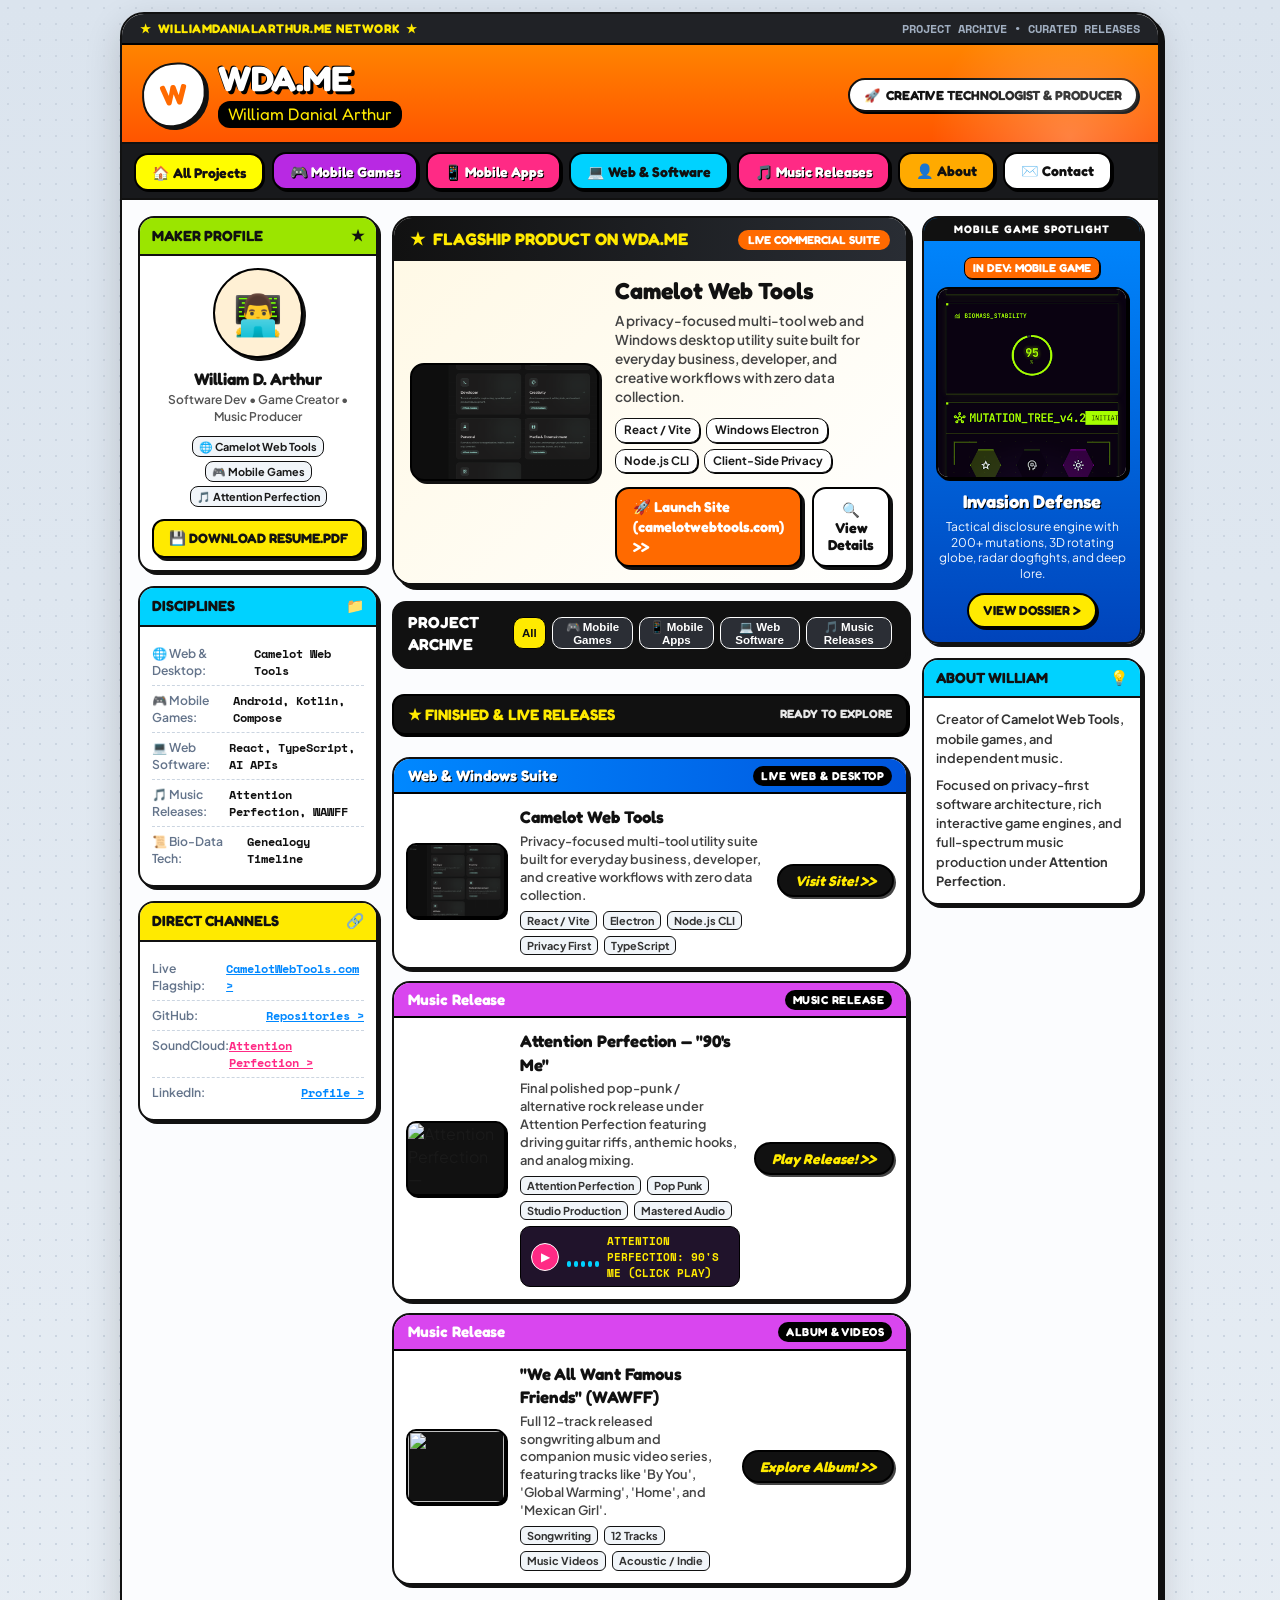
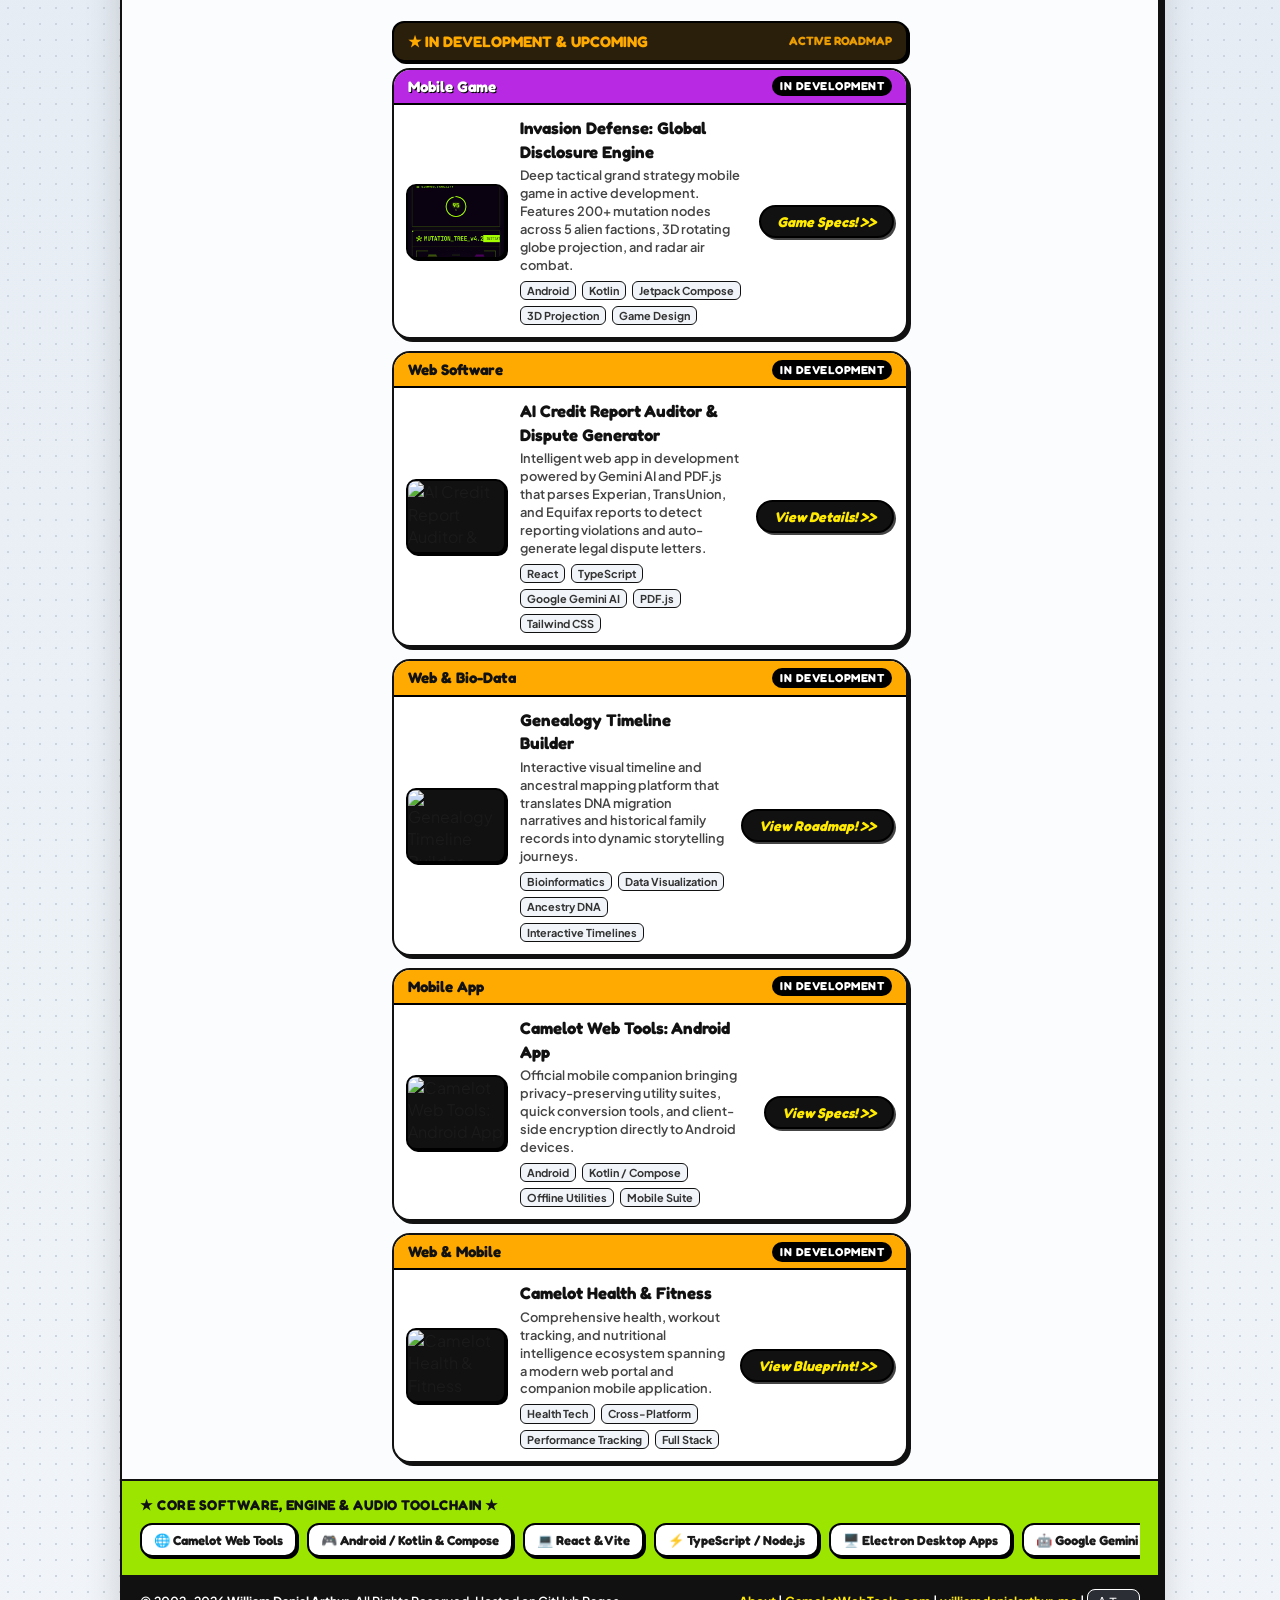
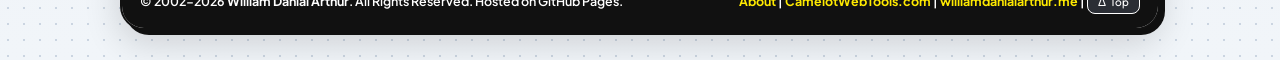
==== index.html @ 242ed074 "Launch early-2000s portal portfolio for WilliamDanialArthur.me" ====
<!DOCTYPE html>
<html lang="en">
<head>
  <meta charset="UTF-8" />
  <meta name="viewport" content="width=device-width, initial-scale=1.0" />
  <title>William Danial Arthur | Portfolio (WDA.me)</title>
  <meta name="description" content="Portfolio of William Danial Arthur - Camelot Web Tools, Mobile Games, Web Software, and Music Releases." />
  
  <!-- Early 2000s Web Fonts & Stylesheet -->
  <link rel="stylesheet" href="style.css" />
  <link rel="icon" href="data:image/svg+xml,<svg xmlns=%22http://www.w3.org/2000/svg%22 viewBox=%220 0 100 100%22><text y=%22.9em%22 font-size=%2290%22>🕹️</text></svg>">
</head>
<body>

  <div class="portal-container">
    
    <!-- TOP NETWORK BAR -->
    <header class="top-network-bar">
      <div class="network-brand">
        <span>★</span> WILLIAMDANIALARTHUR.ME NETWORK <span>★</span>
      </div>
      <div class="network-date">
        PROJECT ARCHIVE • CURATED RELEASES
      </div>
    </header>

    <!-- HEADER HERO BANNER -->
    <div class="header-hero">
      <a href="#" class="logo-bubble" title="William Danial Arthur">
        <div class="splat-icon">W</div>
        <div class="logo-text-group">
          <h1>WDA.ME</h1>
          <span class="logo-domain">William Danial Arthur</span>
        </div>
      </a>

      <div class="header-badges">
        <div class="hero-pill-badge">
          <span>🚀</span> <span>CREATIVE TECHNOLOGIST &amp; PRODUCER</span>
        </div>
      </div>
    </div>

    <!-- NAVIGATION PILL TABS -->
    <nav class="nav-tab-strip">
      <button class="nav-tab tab-home active" data-filter="all">🏠 All Projects</button>
      <button class="nav-tab tab-games" data-filter="games">🎮 Mobile Games</button>
      <button class="nav-tab tab-mobile" data-filter="mobile">📱 Mobile Apps</button>
      <button class="nav-tab tab-code" data-filter="software">💻 Web &amp; Software</button>
      <button class="nav-tab tab-music" data-filter="music">🎵 Music Releases</button>
      <a href="#aboutSection" class="nav-tab tab-about">👤 About</a>
      <a href="mailto:contact@williamdanialarthur.me" class="nav-tab tab-contact">✉️ Contact</a>
    </nav>

    <!-- MAIN 3-COLUMN PORTAL -->
    <main class="portal-main">

      <!-- LEFT COLUMN WIDGETS -->
      <aside class="portal-left-col">
        
        <!-- Maker ID & Resume Widget -->
        <div class="retro-widget">
          <div class="widget-header header-profile">
            <span>MAKER PROFILE</span>
            <span>★</span>
          </div>
          <div class="widget-body profile-card" id="aboutSection">
            <div class="profile-avatar-frame">
              👨‍💻
            </div>
            <div class="profile-name">William D. Arthur</div>
            <div class="profile-tagline">Software Dev &bull; Game Creator &bull; Music Producer</div>
            <div class="profile-badge-row">
              <span class="mini-badge">🌐 Camelot Web Tools</span>
              <span class="mini-badge">🎮 Mobile Games</span>
              <span class="mini-badge">🎵 Attention Perfection</span>
            </div>
            <a href="resume.pdf" class="download-resume-btn" target="_blank" download>
              💾 DOWNLOAD RESUME.PDF
            </a>
          </div>
        </div>

        <!-- Creative Disciplines Card -->
        <div class="retro-widget">
          <div class="widget-header header-specs">
            <span>DISCIPLINES</span>
            <span>📁</span>
          </div>
          <div class="widget-body">
            <ul class="stats-list">
              <li>
                <span class="stat-key">🌐 Web &amp; Desktop:</span>
                <span class="stat-val">Camelot Web Tools</span>
              </li>
              <li>
                <span class="stat-key">🎮 Mobile Games:</span>
                <span class="stat-val">Android, Kotlin, Compose</span>
              </li>
              <li>
                <span class="stat-key">💻 Web Software:</span>
                <span class="stat-val">React, TypeScript, AI APIs</span>
              </li>
              <li>
                <span class="stat-key">🎵 Music Releases:</span>
                <span class="stat-val">Attention Perfection, WAWFF</span>
              </li>
              <li>
                <span class="stat-key">📜 Bio-Data Tech:</span>
                <span class="stat-val">Genealogy Timeline</span>
              </li>
            </ul>
          </div>
        </div>

        <!-- Direct Channels Hub -->
        <div class="retro-widget">
          <div class="widget-header header-bio">
            <span>DIRECT CHANNELS</span>
            <span>🔗</span>
          </div>
          <div class="widget-body">
            <ul class="stats-list">
              <li>
                <span class="stat-key">Live Flagship:</span>
                <a href="https://camelotwebtools.com" target="_blank" class="stat-val" style="color: #0088ff; font-weight: 800;">CamelotWebTools.com &gt;</a>
              </li>
              <li>
                <span class="stat-key">GitHub:</span>
                <a href="https://github.com" target="_blank" class="stat-val" style="color: #0088ff;">Repositories &gt;</a>
              </li>
              <li>
                <span class="stat-key">SoundCloud:</span>
                <a href="https://soundcloud.com" target="_blank" class="stat-val" style="color: #ff2a85;">Attention Perfection &gt;</a>
              </li>
              <li>
                <span class="stat-key">LinkedIn:</span>
                <a href="https://linkedin.com" target="_blank" class="stat-val" style="color: #0088ff;">Profile &gt;</a>
              </li>
            </ul>
          </div>
        </div>

      </aside>

      <!-- CENTER COLUMN (THE MAIN EVENT) -->
      <section class="portal-center-col" id="projectSection">

        <!-- BIG FLAGSHIP HERO SHOWCASE: CAMELOT WEB TOOLS -->
        <div class="hero-feature-box">
          <div class="hero-feature-header">
            <div class="feature-title">
              <span>★</span> FLAGSHIP PRODUCT ON WDA.ME
            </div>
            <div class="feature-pill">LIVE COMMERCIAL SUITE</div>
          </div>
          <div class="hero-feature-body">
            <div class="hero-media-wrapper" onclick="openProjectModal('cwt-flagship')" style="cursor: pointer;">
              <img src="assets/images/cwt-home.png" alt="Camelot Web Tools Flagship" class="hero-media-img" />
            </div>
            <div class="hero-feature-content">
              <h2>Camelot Web Tools</h2>
              <p>
                A privacy-focused multi-tool web and Windows desktop utility suite built for everyday business, developer, and creative workflows with zero data collection.
              </p>
              <div class="hero-tech-tags">
                <span>React / Vite</span>
                <span>Windows Electron</span>
                <span>Node.js CLI</span>
                <span>Client-Side Privacy</span>
              </div>
              <div class="hero-actions">
                <a href="https://camelotwebtools.com" target="_blank" class="action-btn-primary">
                  🚀 Launch Site (camelotwebtools.com) &gt;&gt;
                </a>
                <button class="action-btn-secondary" onclick="openProjectModal('cwt-flagship')">
                  🔍 View Details
                </button>
              </div>
            </div>
          </div>
        </div>

        <!-- Filter Pills Bar -->
        <div class="section-banner-header">
          <span>PROJECT ARCHIVE</span>
          <div class="filter-pills">
            <button class="filter-btn active" data-filter="all">All</button>
            <button class="filter-btn" data-filter="games">🎮 Mobile Games</button>
            <button class="filter-btn" data-filter="mobile">📱 Mobile Apps</button>
            <button class="filter-btn" data-filter="software">💻 Web Software</button>
            <button class="filter-btn" data-filter="music">🎵 Music Releases</button>
          </div>
        </div>

        <!-- SECTION 1: FINISHED & LIVE PROJECTS -->
        <div class="section-label-banner">
          <span>★ FINISHED &amp; LIVE RELEASES</span>
          <span style="font-size: 0.75rem; color: #fff; opacity: 0.9;">READY TO EXPLORE</span>
        </div>
        <div class="project-strip-container" id="finishedList">
          <!-- Populated by script.js -->
        </div>

        <!-- SECTION 2: IN DEVELOPMENT & UPCOMING -->
        <div id="inDevSection">
          <div class="section-label-banner" style="background: #2a1f0a; color: #ffaa00; margin-top: 20px;">
            <span>★ IN DEVELOPMENT &amp; UPCOMING</span>
            <span style="font-size: 0.75rem; color: #ffaa00; opacity: 0.9;">ACTIVE ROADMAP</span>
          </div>
          <div class="project-strip-container" id="devList">
            <!-- Populated by script.js -->
          </div>
        </div>

      </section>

      <!-- RIGHT COLUMN (SPOTLIGHT & ABOUT) -->
      <aside class="portal-right-col">
        
        <!-- Retro Skyscraper Tower Ad: Invasion Defense -->
        <div class="retro-ad-tower">
          <div class="ad-label-bar">MOBILE GAME SPOTLIGHT</div>
          <div class="ad-hero-content">
            <span class="ad-badge" style="background: var(--portal-orange); color: #fff;">IN DEV: MOBILE GAME</span>
            <div class="ad-image-box">
              <img src="assets/images/invasion-defense.jpg" alt="Invasion Defense Game" />
            </div>
            <div class="ad-title">Invasion Defense</div>
            <div class="ad-desc">
              Tactical disclosure engine with 200+ mutations, 3D rotating globe, radar dogfights, and deep lore.
            </div>
            <a href="javascript:void(0)" onclick="openProjectModal('invasion-defense')" class="ad-click-here">
              VIEW DOSSIER &gt;
            </a>
          </div>
        </div>

        <!-- Creator Philosophy Card -->
        <div class="retro-widget">
          <div class="widget-header" style="background: var(--portal-cyan); color: #111;">
            <span>ABOUT WILLIAM</span>
            <span>💡</span>
          </div>
          <div class="widget-body" style="font-size: 0.8rem; color: #333; line-height: 1.5; font-weight: 600;">
            <p style="margin-bottom: 8px;">
              Creator of <strong>Camelot Web Tools</strong>, mobile games, and independent music.
            </p>
            <p>
              Focused on privacy-first software architecture, rich interactive game engines, and full-spectrum music production under <strong>Attention Perfection</strong>.
            </p>
          </div>
        </div>

      </aside>

    </main>

    <!-- BOTTOM SHELF: MY TECH & TOOL RIBBON (NICK SHOW BADGES STYLE) -->
    <div class="bottom-shelf">
      <div class="shelf-title">★ CORE SOFTWARE, ENGINE &amp; AUDIO TOOLCHAIN ★</div>
      <div class="tools-ribbon">
        <div class="tool-chip">🌐 Camelot Web Tools</div>
        <div class="tool-chip">🎮 Android / Kotlin &amp; Compose</div>
        <div class="tool-chip">💻 React &amp; Vite</div>
        <div class="tool-chip">⚡ TypeScript / Node.js</div>
        <div class="tool-chip">🖥️ Electron Desktop Apps</div>
        <div class="tool-chip">🤖 Google Gemini API</div>
        <div class="tool-chip">🎹 Ableton Live 12</div>
        <div class="tool-chip">🎸 Studio One &amp; Analog Rig</div>
        <div class="tool-chip">📜 Bioinformatics &amp; DNA Data</div>
        <div class="tool-chip">🐙 Git &amp; GitHub Pages</div>
      </div>
    </div>

    <!-- RETRO FOOTER -->
    <footer class="portal-footer">
      <div>
        &copy; 2002-2026 <strong>William Danial Arthur</strong>. All Rights Reserved. Hosted on GitHub Pages.
      </div>
      <div>
        <a href="#aboutSection">About</a> | 
        <a href="https://camelotwebtools.com" target="_blank">CamelotWebTools.com</a> | 
        <a href="https://williamdanialarthur.me">williamdanialarthur.me</a> | 
        <button class="back-to-top-btn" id="backToTopBtn">&Delta; Top</button>
      </div>
    </footer>

  </div>

  <!-- INTERACTIVE MODAL FOR SCREENSHOTS & PROJECT DETAILS -->
  <div class="modal-backdrop" id="projectModal">
    <div class="modal-window">
      <div class="modal-header-bar">
        <span id="modalTitle">Project Preview</span>
        <button class="modal-close-btn" onclick="closeProjectModal()">✕</button>
      </div>
      <div class="modal-body">
        <img src="" alt="Project Preview" id="modalImg" class="modal-preview-img" />
        <p class="modal-desc" id="modalDesc"></p>
        <div class="hero-tech-tags" id="modalTags"></div>
        <div class="modal-actions">
          <a href="#" target="_blank" id="modalLiveBtn" class="action-btn-primary">Live Action</a>
          <a href="#" target="_blank" id="modalCodeBtn" class="action-btn-secondary">Source Code</a>
        </div>
      </div>
    </div>
  </div>

  <!-- Interactive Logic -->
  <script src="script.js"></script>
</body>
</html>
---- style.css ----
/* ==========================================================================
   WilliamDanialArthur.me - Early 2000s Portal Theme (Inspired by Nick.com 2002)
   Bespoke, high-energy, authentic retro web styling
   ========================================================================== */

@import url('https://fonts.googleapis.com/css2?family=Fredoka:wght@600;700;800&family=Plus+Jakarta+Sans:wght@500;600;700;800&family=Space+Mono:wght@700&display=swap');

:root {
  --bg-color: #f3f6f9;
  --portal-border: 2.5px solid #111111;
  --shadow-retro: 3px 3px 0px #111111;
  --shadow-retro-lg: 5px 5px 0px #111111;
  --slime-green: #9be500;
  --slime-green-dark: #7ec200;
  --portal-yellow: #ffea00;
  --portal-orange: #ff6a00;
  --portal-orange-light: #ff8c2b;
  --portal-cyan: #00d2ff;
  --portal-blue: #0088ff;
  --portal-pink: #ff2a85;
  --portal-purple: #9d2bff;
  --dark-frame: #18191c;
  --font-display: 'Fredoka', 'Arial Rounded MT Bold', sans-serif;
  --font-body: 'Plus Jakarta Sans', Tahoma, sans-serif;
  --font-mono: 'Space Mono', monospace;
}

* {
  box-sizing: border-box;
  margin: 0;
  padding: 0;
}

body {
  background-color: #e5e9f0;
  background-image: 
    radial-gradient(#cbd5e1 1.5px, transparent 1.5px),
    linear-gradient(to bottom, #dbe4ee 0%, #f1f5f9 100%);
  background-size: 16px 16px, 100% 100%;
  font-family: var(--font-body);
  color: #1a1a1a;
  line-height: 1.4;
  padding: 12px 6px 30px;
}

/* Master Portal Wrapper */
.portal-container {
  max-width: 1040px;
  margin: 0 auto;
  background: #ffffff;
  border: var(--portal-border);
  border-radius: 24px;
  overflow: hidden;
  box-shadow: 0 12px 36px rgba(0, 0, 0, 0.16), var(--shadow-retro-lg);
}

/* TOP SLIM BAR */
.top-network-bar {
  background: #202226;
  color: #ffffff;
  padding: 6px 18px;
  display: flex;
  justify-content: space-between;
  align-items: center;
  font-size: 0.78rem;
  font-weight: 700;
  border-bottom: 2px solid #000;
}

.top-network-bar .network-brand {
  color: var(--portal-yellow);
  font-family: var(--font-display);
  letter-spacing: 0.5px;
  display: flex;
  align-items: center;
  gap: 6px;
}

.top-network-bar .network-date {
  color: #a0aec0;
  font-family: var(--font-mono);
  font-size: 0.72rem;
}

/* HERO BRAND & BANNER */
.header-hero {
  background: linear-gradient(180deg, #ff8400 0%, #ff5500 100%);
  padding: 16px 20px 14px;
  display: flex;
  align-items: center;
  justify-content: space-between;
  border-bottom: var(--portal-border);
  position: relative;
  overflow: hidden;
}

.header-hero::after {
  content: '';
  position: absolute;
  top: -50%;
  right: -5%;
  width: 280px;
  height: 280px;
  background: radial-gradient(circle, rgba(255,255,255,0.25) 0%, rgba(255,255,255,0) 70%);
  pointer-events: none;
}

.logo-bubble {
  display: flex;
  align-items: center;
  gap: 12px;
  text-decoration: none;
}

.splat-icon {
  width: 64px;
  height: 64px;
  background: #ffffff;
  border: var(--portal-border);
  border-radius: 50% 40% 55% 45%;
  display: flex;
  align-items: center;
  justify-content: center;
  box-shadow: var(--shadow-retro);
  font-family: var(--font-display);
  font-size: 1.8rem;
  font-weight: 800;
  color: var(--portal-orange);
  transform: rotate(-5deg);
  transition: transform 0.2s ease;
}

.logo-bubble:hover .splat-icon {
  transform: rotate(5deg) scale(1.05);
}

.logo-text-group h1 {
  font-family: var(--font-display);
  font-size: 2.2rem;
  font-weight: 800;
  color: #ffffff;
  text-shadow: 3px 3px 0px #000000, -1px -1px 0px #000000;
  letter-spacing: -0.5px;
  line-height: 1;
}

.logo-text-group .logo-domain {
  font-family: var(--font-display);
  font-size: 1.05rem;
  color: var(--portal-yellow);
  text-shadow: 2px 2px 0px #000;
  display: inline-block;
  background: #000000;
  padding: 2px 10px;
  border-radius: 12px;
  margin-top: 4px;
}

.header-badges {
  display: flex;
  gap: 8px;
  align-items: center;
}

.hero-pill-badge {
  background: #ffffff;
  border: var(--portal-border);
  padding: 6px 14px;
  border-radius: 20px;
  font-family: var(--font-display);
  font-size: 0.82rem;
  font-weight: 700;
  box-shadow: 2px 2px 0px #000;
  color: #111;
  display: flex;
  align-items: center;
  gap: 6px;
}

/* NAVIGATION PILL TABS */
.nav-tab-strip {
  background: var(--dark-frame);
  padding: 8px 12px;
  display: flex;
  gap: 8px;
  overflow-x: auto;
  border-bottom: var(--portal-border);
  scrollbar-width: thin;
}

.nav-tab {
  display: flex;
  align-items: center;
  gap: 6px;
  padding: 7px 16px;
  border-radius: 14px;
  border: 2px solid #000;
  font-family: var(--font-display);
  font-size: 0.88rem;
  font-weight: 700;
  color: #111111;
  text-decoration: none;
  cursor: pointer;
  white-space: nowrap;
  box-shadow: 2px 2px 0px #000;
  transition: all 0.15s ease;
  user-select: none;
}

.nav-tab:hover {
  transform: translateY(-2px);
  box-shadow: 3px 3px 0px #000;
}

.nav-tab:active, .nav-tab.active {
  transform: translateY(1px);
  box-shadow: 1px 1px 0px #000;
  filter: brightness(1.08);
}

.nav-tab.tab-home { background: var(--portal-yellow); }
.nav-tab.tab-code { background: var(--portal-cyan); }
.nav-tab.tab-3d { background: var(--slime-green); }
.nav-tab.tab-music { background: var(--portal-pink); color: #fff; text-shadow: 1px 1px 0px #000; }
.nav-tab.tab-about { background: #ffaa00; }
.nav-tab.tab-contact { background: #ffffff; }

/* 3-COLUMN MAIN GRID */
.portal-main {
  display: grid;
  grid-template-columns: 240px 1fr 220px;
  gap: 14px;
  padding: 16px;
  background: #fbfcfe;
}

/* LEFT COLUMN WIDGETS */
.portal-left-col {
  display: flex;
  flex-direction: column;
  gap: 14px;
}

.retro-widget {
  border: var(--portal-border);
  border-radius: 16px;
  background: #ffffff;
  overflow: hidden;
  box-shadow: var(--shadow-retro);
}

.widget-header {
  padding: 8px 12px;
  font-family: var(--font-display);
  font-size: 0.92rem;
  font-weight: 800;
  border-bottom: var(--portal-border);
  display: flex;
  align-items: center;
  justify-content: space-between;
}

.header-profile { background: var(--slime-green); color: #111; }
.header-specs { background: var(--portal-cyan); color: #111; }
.header-bio { background: var(--portal-yellow); color: #111; }

.widget-body {
  padding: 12px;
}

/* Maker ID / Profile Card */
.profile-card {
  text-align: center;
}

.profile-avatar-frame {
  width: 90px;
  height: 90px;
  margin: 0 auto 10px;
  border: 2.5px solid #000;
  border-radius: 50%;
  background: #fff0d4;
  overflow: hidden;
  box-shadow: var(--shadow-retro);
  display: flex;
  align-items: center;
  justify-content: center;
  font-size: 2.5rem;
}

.profile-name {
  font-family: var(--font-display);
  font-size: 1.05rem;
  font-weight: 800;
  color: #111;
}

.profile-tagline {
  font-size: 0.75rem;
  color: #555;
  font-weight: 600;
  margin-bottom: 10px;
}

.profile-badge-row {
  display: flex;
  flex-wrap: wrap;
  gap: 4px;
  justify-content: center;
  margin-bottom: 12px;
}

.mini-badge {
  background: #f1f5f9;
  border: 1.5px solid #111;
  border-radius: 8px;
  padding: 2px 6px;
  font-size: 0.68rem;
  font-weight: 700;
}

.download-resume-btn {
  display: flex;
  align-items: center;
  justify-content: center;
  gap: 6px;
  background: var(--portal-yellow);
  color: #111;
  text-decoration: none;
  border: 2px solid #000;
  border-radius: 12px;
  padding: 8px 10px;
  font-family: var(--font-display);
  font-size: 0.85rem;
  font-weight: 800;
  box-shadow: var(--shadow-retro);
  transition: all 0.15s;
}

.download-resume-btn:hover {
  background: #fff14d;
  transform: translateY(-2px);
  box-shadow: 4px 4px 0px #000;
}

/* ==========================================================================
   CENTER COLUMN (THE MAIN STAGE)
   ========================================================================== */
.portal-center-col {
  display: flex;
  flex-direction: column;
  gap: 16px;
}

/* Big Hero Feature Box */
.hero-feature-box {
  background: #ffffff;
  border: var(--portal-border);
  border-radius: 20px;
  overflow: hidden;
  box-shadow: var(--shadow-retro-lg);
  position: relative;
}

.hero-feature-header {
  background: linear-gradient(90deg, #111111 0%, #292d34 100%);
  color: #ffffff;
  padding: 10px 16px;
  display: flex;
  justify-content: space-between;
  align-items: center;
}

.hero-feature-header .feature-title {
  font-family: var(--font-display);
  font-size: 1.05rem;
  color: var(--portal-yellow);
  font-weight: 800;
  display: flex;
  align-items: center;
  gap: 8px;
}

.hero-feature-header .feature-pill {
  background: var(--portal-orange);
  color: #fff;
  border-radius: 12px;
  padding: 2px 10px;
  font-size: 0.72rem;
  font-weight: 800;
  font-family: var(--font-display);
}

.hero-feature-body {
  padding: 16px;
  display: grid;
  grid-template-columns: 1fr 1fr;
  gap: 16px;
  align-items: center;
  background: linear-gradient(135deg, #fff9e6 0%, #ffffff 100%);
}

.hero-media-wrapper {
  border: 2.5px solid #000;
  border-radius: 14px;
  overflow: hidden;
  box-shadow: var(--shadow-retro);
  background: #000;
  position: relative;
  aspect-ratio: 16 / 10;
  display: flex;
  align-items: center;
  justify-content: center;
}

.hero-media-img {
  width: 100%;
  height: 100%;
  object-fit: cover;
  display: block;
}

.hero-feature-content h2 {
  font-family: var(--font-display);
  font-size: 1.45rem;
  font-weight: 800;
  color: #111;
  margin-bottom: 6px;
  line-height: 1.2;
}

.hero-feature-content p {
  font-size: 0.85rem;
  color: #444;
  margin-bottom: 12px;
  font-weight: 600;
}

.hero-tech-tags {
  display: flex;
  flex-wrap: wrap;
  gap: 6px;
  margin-bottom: 14px;
}

.hero-tech-tags span {
  background: #ffffff;
  border: 1.5px solid #111;
  border-radius: 10px;
  padding: 3px 8px;
  font-size: 0.72rem;
  font-weight: 700;
  box-shadow: 1px 1px 0px #000;
}

.hero-actions {
  display: flex;
  gap: 10px;
}

.action-btn-primary {
  background: var(--portal-orange);
  color: #ffffff;
  text-decoration: none;
  border: 2px solid #000;
  border-radius: 14px;
  padding: 8px 16px;
  font-family: var(--font-display);
  font-size: 0.9rem;
  font-weight: 800;
  box-shadow: var(--shadow-retro);
  display: inline-flex;
  align-items: center;
  gap: 6px;
  transition: all 0.15s;
}

.action-btn-primary:hover {
  background: var(--portal-orange-light);
  transform: translateY(-2px);
  box-shadow: 4px 4px 0px #000;
}

.action-btn-secondary {
  background: #ffffff;
  color: #111;
  text-decoration: none;
  border: 2px solid #000;
  border-radius: 14px;
  padding: 8px 14px;
  font-family: var(--font-display);
  font-size: 0.9rem;
  font-weight: 800;
  box-shadow: var(--shadow-retro);
  display: inline-flex;
  align-items: center;
  gap: 6px;
  transition: all 0.15s;
}

.action-btn-secondary:hover {
  background: #f1f5f9;
  transform: translateY(-2px);
  box-shadow: 4px 4px 0px #000;
}

/* SECTION HEADER BARS */
.section-banner-header {
  background: #111;
  color: #fff;
  border: var(--portal-border);
  border-radius: 14px;
  padding: 8px 14px;
  display: flex;
  align-items: center;
  justify-content: space-between;
  font-family: var(--font-display);
  font-size: 1rem;
  font-weight: 800;
  box-shadow: var(--shadow-retro);
}

.filter-pills {
  display: flex;
  gap: 6px;
}

.filter-btn {
  background: #2b2e35;
  color: #fff;
  border: 1.5px solid #fff;
  border-radius: 10px;
  padding: 2px 8px;
  font-size: 0.72rem;
  font-weight: 700;
  cursor: pointer;
  transition: all 0.1s;
}

.filter-btn.active, .filter-btn:hover {
  background: var(--portal-yellow);
  color: #111;
  border-color: #000;
}

/* STACKED PROJECT CATEGORY STRIPS (EXACT NICK.COM 2002 STRIP LAYOUT) */
.project-strip-container {
  display: flex;
  flex-direction: column;
  gap: 12px;
}

.project-strip {
  border: var(--portal-border);
  border-radius: 18px;
  overflow: hidden;
  box-shadow: var(--shadow-retro);
  background: #ffffff;
  transition: transform 0.15s ease, box-shadow 0.15s ease;
}

.project-strip:hover {
  transform: translateY(-2px);
  box-shadow: 4px 4px 0px #000;
}

/* Category header colors */
.strip-software .strip-bar-header { background: var(--portal-cyan); }
.strip-3d .strip-bar-header { background: var(--slime-green); }
.strip-music .strip-bar-header { background: #d946ef; color: #fff; }
.strip-hardware .strip-bar-header { background: #ff9800; }

.strip-bar-header {
  padding: 6px 14px;
  border-bottom: 2px solid #000;
  display: flex;
  justify-content: space-between;
  align-items: center;
  font-family: var(--font-display);
  font-size: 0.95rem;
  font-weight: 800;
  color: #111;
}

.strip-bar-header .strip-tag {
  font-size: 0.72rem;
  background: #000000;
  color: #ffffff;
  padding: 2px 8px;
  border-radius: 10px;
  text-transform: uppercase;
  letter-spacing: 0.5px;
}

.strip-content {
  padding: 12px;
  display: flex;
  align-items: center;
  gap: 14px;
}

.strip-thumbnail-box {
  width: 100px;
  height: 75px;
  border: 2px solid #000;
  border-radius: 10px;
  overflow: hidden;
  flex-shrink: 0;
  background: #111;
  position: relative;
  box-shadow: 2px 2px 0px #000;
  cursor: pointer;
}

.strip-thumbnail-box img {
  width: 100%;
  height: 100%;
  object-fit: cover;
  display: block;
}

.strip-details {
  flex: 1;
}

.strip-details h3 {
  font-family: var(--font-display);
  font-size: 1.05rem;
  font-weight: 800;
  color: #111;
  margin-bottom: 3px;
  display: flex;
  align-items: center;
  gap: 8px;
}

.strip-details p {
  font-size: 0.8rem;
  color: #444;
  margin-bottom: 6px;
  font-weight: 600;
}

.strip-meta {
  display: flex;
  gap: 6px;
  flex-wrap: wrap;
}

.strip-meta span {
  background: #f1f5f9;
  border: 1px solid #111;
  border-radius: 6px;
  padding: 1px 6px;
  font-size: 0.68rem;
  font-weight: 700;
  color: #333;
}

/* THE FAMOUS NICK "GO!" BUTTON */
.go-btn {
  background: #111111;
  color: var(--portal-yellow);
  text-decoration: none;
  border: 2px solid #000;
  border-radius: 20px;
  padding: 6px 16px;
  font-family: var(--font-display);
  font-style: italic;
  font-size: 0.88rem;
  font-weight: 800;
  box-shadow: 2px 2px 0px #444;
  display: inline-flex;
  align-items: center;
  gap: 4px;
  flex-shrink: 0;
  cursor: pointer;
  transition: all 0.1s ease;
}

.go-btn:hover {
  background: #252830;
  color: #ffffff;
  transform: scale(1.05);
}

/* AUDIO WAVEFORM PLAYER STRIP */
.audio-player-strip {
  display: flex;
  align-items: center;
  gap: 8px;
  background: #20132b;
  border: 1.5px solid #000;
  border-radius: 10px;
  padding: 6px 10px;
  margin-top: 6px;
}

.play-toggle-btn {
  background: var(--portal-pink);
  border: 1.5px solid #fff;
  border-radius: 50%;
  width: 28px;
  height: 28px;
  display: flex;
  align-items: center;
  justify-content: center;
  color: #fff;
  font-size: 0.75rem;
  cursor: pointer;
  flex-shrink: 0;
}

.mini-equalizer {
  display: flex;
  align-items: flex-end;
  gap: 3px;
  height: 20px;
  flex: 1;
}

.eq-bar {
  width: 4px;
  background: var(--portal-cyan);
  border-radius: 2px;
  height: 30%;
  transition: height 0.2s ease;
}

.eq-playing .eq-bar:nth-child(1) { animation: eqBounce 0.4s infinite alternate; }
.eq-playing .eq-bar:nth-child(2) { animation: eqBounce 0.7s infinite alternate 0.1s; }
.eq-playing .eq-bar:nth-child(3) { animation: eqBounce 0.5s infinite alternate 0.2s; }
.eq-playing .eq-bar:nth-child(4) { animation: eqBounce 0.8s infinite alternate 0.15s; }
.eq-playing .eq-bar:nth-child(5) { animation: eqBounce 0.6s infinite alternate 0.05s; }

@keyframes eqBounce {
  0% { height: 20%; }
  100% { height: 100%; }
}

/* ==========================================================================
   RIGHT COLUMN (SKYSCRAPER SPOTLIGHT & STATS)
   ========================================================================== */
.portal-right-col {
  display: flex;
  flex-direction: column;
  gap: 14px;
}

.retro-ad-tower {
  border: var(--portal-border);
  border-radius: 16px;
  overflow: hidden;
  box-shadow: var(--shadow-retro);
  background: linear-gradient(180deg, #0088ff 0%, #0044bb 100%);
  color: #ffffff;
  display: flex;
  flex-direction: column;
}

.ad-label-bar {
  background: #111;
  color: #fff;
  padding: 4px 8px;
  font-size: 0.68rem;
  font-family: var(--font-display);
  font-weight: 700;
  text-align: center;
  letter-spacing: 1px;
}

.ad-hero-content {
  padding: 14px 12px;
  text-align: center;
}

.ad-hero-content .ad-badge {
  background: var(--portal-yellow);
  color: #111;
  display: inline-block;
  font-family: var(--font-display);
  font-weight: 800;
  font-size: 0.72rem;
  padding: 2px 8px;
  border-radius: 8px;
  border: 1.5px solid #000;
  box-shadow: 1px 1px 0px #000;
  margin-bottom: 8px;
}

.ad-image-box {
  width: 100%;
  aspect-ratio: 1 / 1;
  border: 2px solid #000;
  border-radius: 12px;
  overflow: hidden;
  margin-bottom: 10px;
  box-shadow: 2px 2px 0px #000;
  background: #ffffff;
}

.ad-image-box img {
  width: 100%;
  height: 100%;
  object-fit: cover;
}

.ad-title {
  font-family: var(--font-display);
  font-size: 1.15rem;
  font-weight: 800;
  margin-bottom: 4px;
  text-shadow: 1px 1px 0px #000;
}

.ad-desc {
  font-size: 0.75rem;
  margin-bottom: 12px;
  opacity: 0.95;
  line-height: 1.3;
}

.ad-click-here {
  background: var(--portal-yellow);
  color: #111;
  border: 2px solid #000;
  border-radius: 20px;
  padding: 6px 14px;
  font-family: var(--font-display);
  font-size: 0.82rem;
  font-weight: 800;
  text-decoration: none;
  display: inline-block;
  box-shadow: 2px 2px 0px #000;
  transition: all 0.1s;
}

.ad-click-here:hover {
  background: #fff;
  transform: scale(1.05);
}

/* Hardware Telemetry / Live Stats */
.stats-list {
  list-style: none;
  font-size: 0.76rem;
  font-weight: 600;
}

.stats-list li {
  display: flex;
  justify-content: space-between;
  padding: 6px 0;
  border-bottom: 1px dashed #cbd5e1;
}

.stats-list li:last-child {
  border-bottom: none;
}

.stat-key {
  color: #64748b;
}

.stat-val {
  font-family: var(--font-mono);
  font-weight: 700;
  color: #111;
}

/* ==========================================================================
   BOTTOM SHELF & FOOTER (NICK.COM SHOW RIBBON)
   ========================================================================== */
.bottom-shelf {
  background: var(--slime-green);
  border-top: var(--portal-border);
  padding: 14px 18px;
  display: flex;
  flex-direction: column;
  gap: 8px;
}

.shelf-title {
  font-family: var(--font-display);
  font-size: 0.88rem;
  font-weight: 800;
  color: #111;
  text-transform: uppercase;
  letter-spacing: 0.5px;
}

.tools-ribbon {
  display: flex;
  gap: 10px;
  overflow-x: auto;
  padding-bottom: 4px;
  scrollbar-width: thin;
}

.tool-chip {
  background: #ffffff;
  border: 2px solid #000;
  border-radius: 12px;
  padding: 6px 12px;
  display: flex;
  align-items: center;
  gap: 6px;
  font-family: var(--font-display);
  font-size: 0.82rem;
  font-weight: 700;
  white-space: nowrap;
  box-shadow: 2px 2px 0px #000;
}

.portal-footer {
  background: #111111;
  color: #ffffff;
  padding: 14px 18px;
  display: flex;
  justify-content: space-between;
  align-items: center;
  font-size: 0.78rem;
  font-weight: 600;
}

.portal-footer a {
  color: var(--portal-yellow);
  text-decoration: none;
  font-weight: 700;
}

.portal-footer a:hover {
  text-decoration: underline;
}

.back-to-top-btn {
  background: #2b2e35;
  color: #fff;
  border: 1.5px solid #fff;
  border-radius: 8px;
  padding: 4px 10px;
  font-family: var(--font-display);
  font-size: 0.75rem;
  cursor: pointer;
}

.back-to-top-btn:hover {
  background: var(--portal-orange);
  border-color: #000;
}

/* ==========================================================================
   INTERACTIVE MODAL (SCREENSHOT ENLARGEMENT)
   ========================================================================== */
.modal-backdrop {
  display: none;
  position: fixed;
  top: 0;
  left: 0;
  width: 100vw;
  height: 100vh;
  background: rgba(0, 0, 0, 0.75);
  backdrop-filter: blur(4px);
  z-index: 9999;
  align-items: center;
  justify-content: center;
  padding: 16px;
}

.modal-window {
  background: #ffffff;
  border: 3.5px solid #000;
  border-radius: 20px;
  max-width: 680px;
  width: 100%;
  overflow: hidden;
  box-shadow: 8px 8px 0px #000;
  animation: popIn 0.2s cubic-bezier(0.175, 0.885, 0.32, 1.275);
}

@keyframes popIn {
  0% { transform: scale(0.9); opacity: 0; }
  100% { transform: scale(1); opacity: 1; }
}

.modal-header-bar {
  background: var(--portal-orange);
  color: #fff;
  padding: 10px 16px;
  display: flex;
  justify-content: space-between;
  align-items: center;
  border-bottom: 2.5px solid #000;
  font-family: var(--font-display);
  font-weight: 800;
  font-size: 1.1rem;
}

.modal-close-btn {
  background: #111;
  color: #fff;
  border: 2px solid #fff;
  border-radius: 50%;
  width: 28px;
  height: 28px;
  display: flex;
  align-items: center;
  justify-content: center;
  cursor: pointer;
  font-weight: 800;
}

.modal-body {
  padding: 16px;
}

.modal-preview-img {
  width: 100%;
  max-height: 380px;
  object-fit: contain;
  border: 2px solid #000;
  border-radius: 12px;
  margin-bottom: 12px;
  background: #18191c;
}

.modal-desc {
  font-size: 0.9rem;
  color: #333;
  margin-bottom: 14px;
  font-weight: 600;
}

.modal-actions {
  display: flex;
  gap: 10px;
}

/* ==========================================================================
   RESPONSIVE LAYOUT
   ========================================================================== */
@media (max-width: 900px) {
  .portal-main {
    grid-template-columns: 1fr;
  }
  .portal-left-col {
    order: 2;
  }
  .portal-center-col {
    order: 1;
  }
  .portal-right-col {
    order: 3;
  }
  .hero-feature-body {
    grid-template-columns: 1fr;
  }
}
/* Additional category specific colors for Games & Mobile Apps */
.strip-games .strip-bar-header { 
  background: #b829e3; 
  color: #ffffff; 
  text-shadow: 1px 1px 0px #000;
}
.strip-mobile .strip-bar-header { 
  background: #ff2a85; 
  color: #ffffff; 
  text-shadow: 1px 1px 0px #000;
}
.nav-tab.tab-games { background: #b829e3; color: #fff; text-shadow: 1px 1px 0px #000; }
.nav-tab.tab-mobile { background: #ff2a85; color: #fff; text-shadow: 1px 1px 0px #000; }
/* Camelot Web Tools Flagship Strip */
.strip-cwt .strip-bar-header {
  background: linear-gradient(90deg, #0088ff 0%, #0055dd 100%);
  color: #ffffff;
  text-shadow: 1px 1px 0px #000;
}

/* In Development Strip Styling */
.strip-dev .strip-bar-header {
  background: #ffaa00;
  color: #111111;
}

.section-label-banner {
  background: #111111;
  color: var(--portal-yellow);
  font-family: var(--font-display);
  font-size: 0.95rem;
  font-weight: 800;
  padding: 8px 14px;
  border-radius: 12px;
  border: 2px solid #000;
  margin: 12px 0 6px;
  display: flex;
  align-items: center;
  justify-content: space-between;
  box-shadow: 2px 2px 0px #000;
}
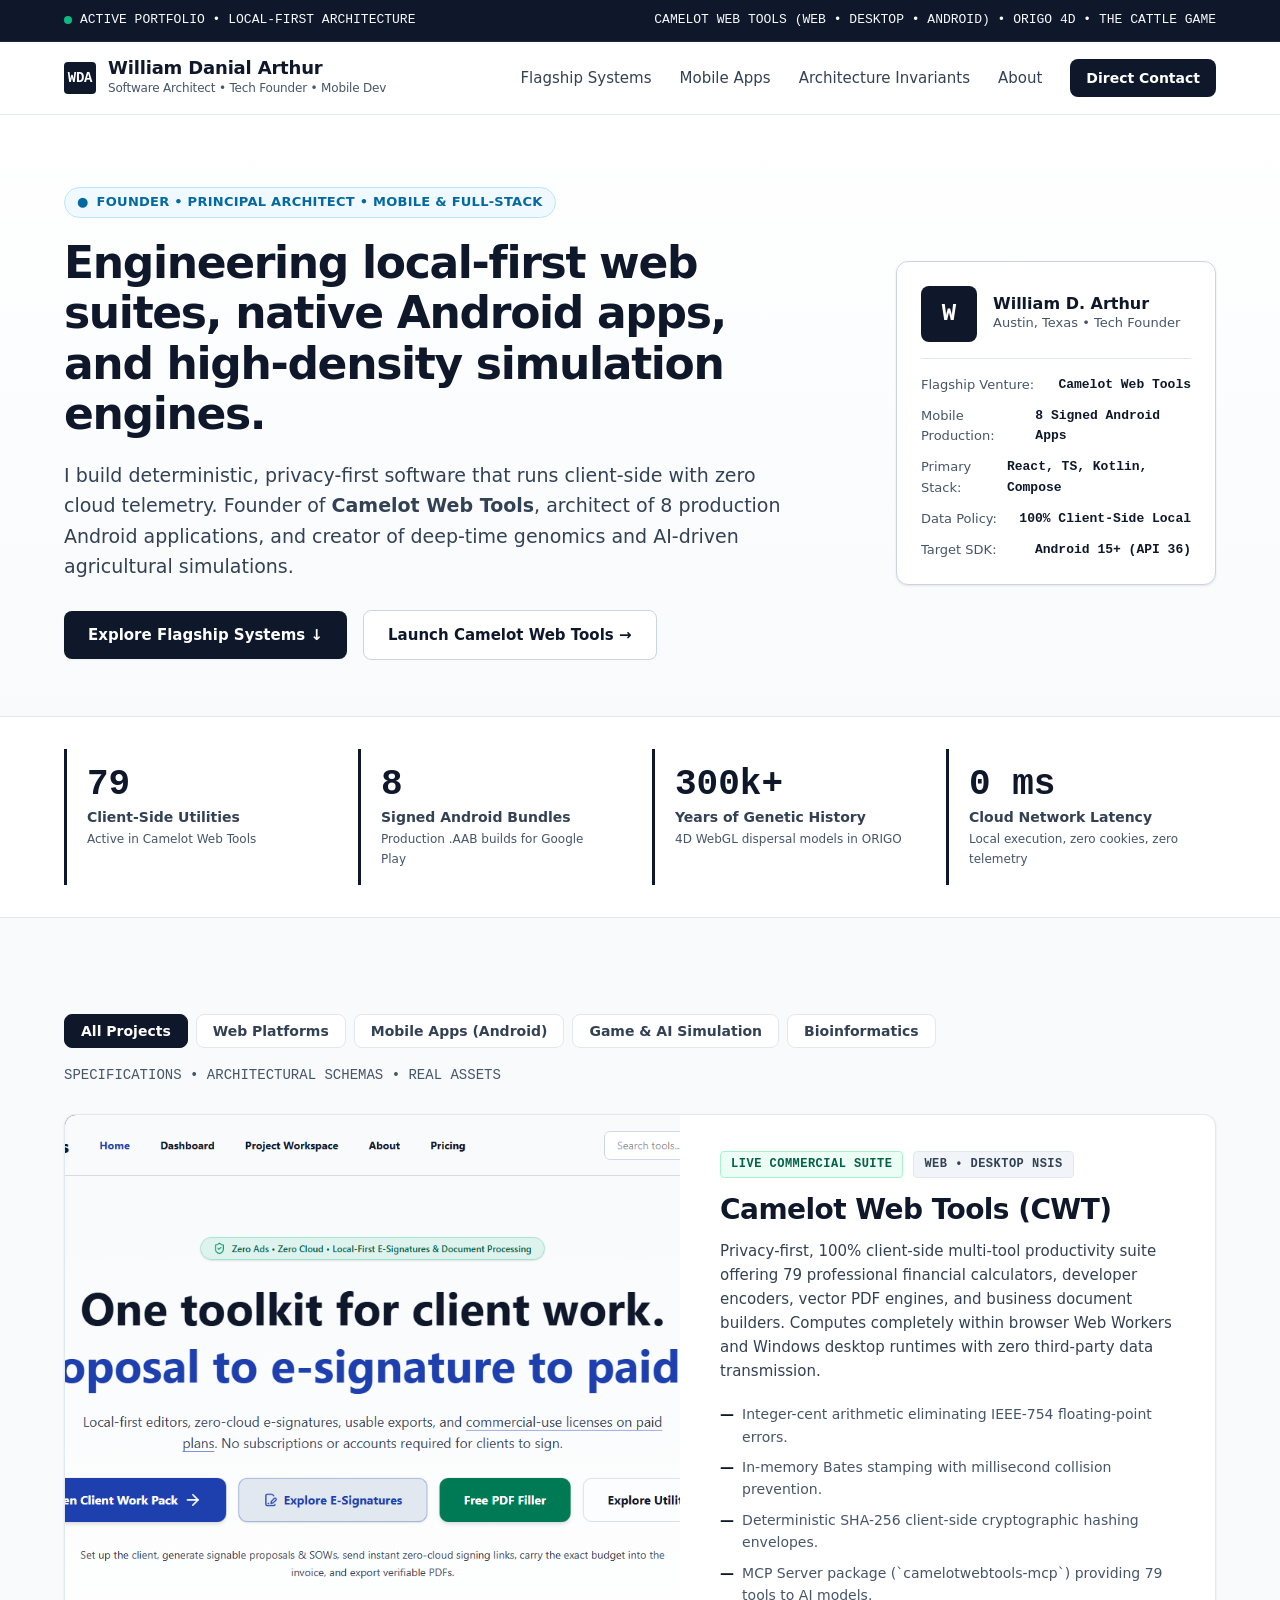
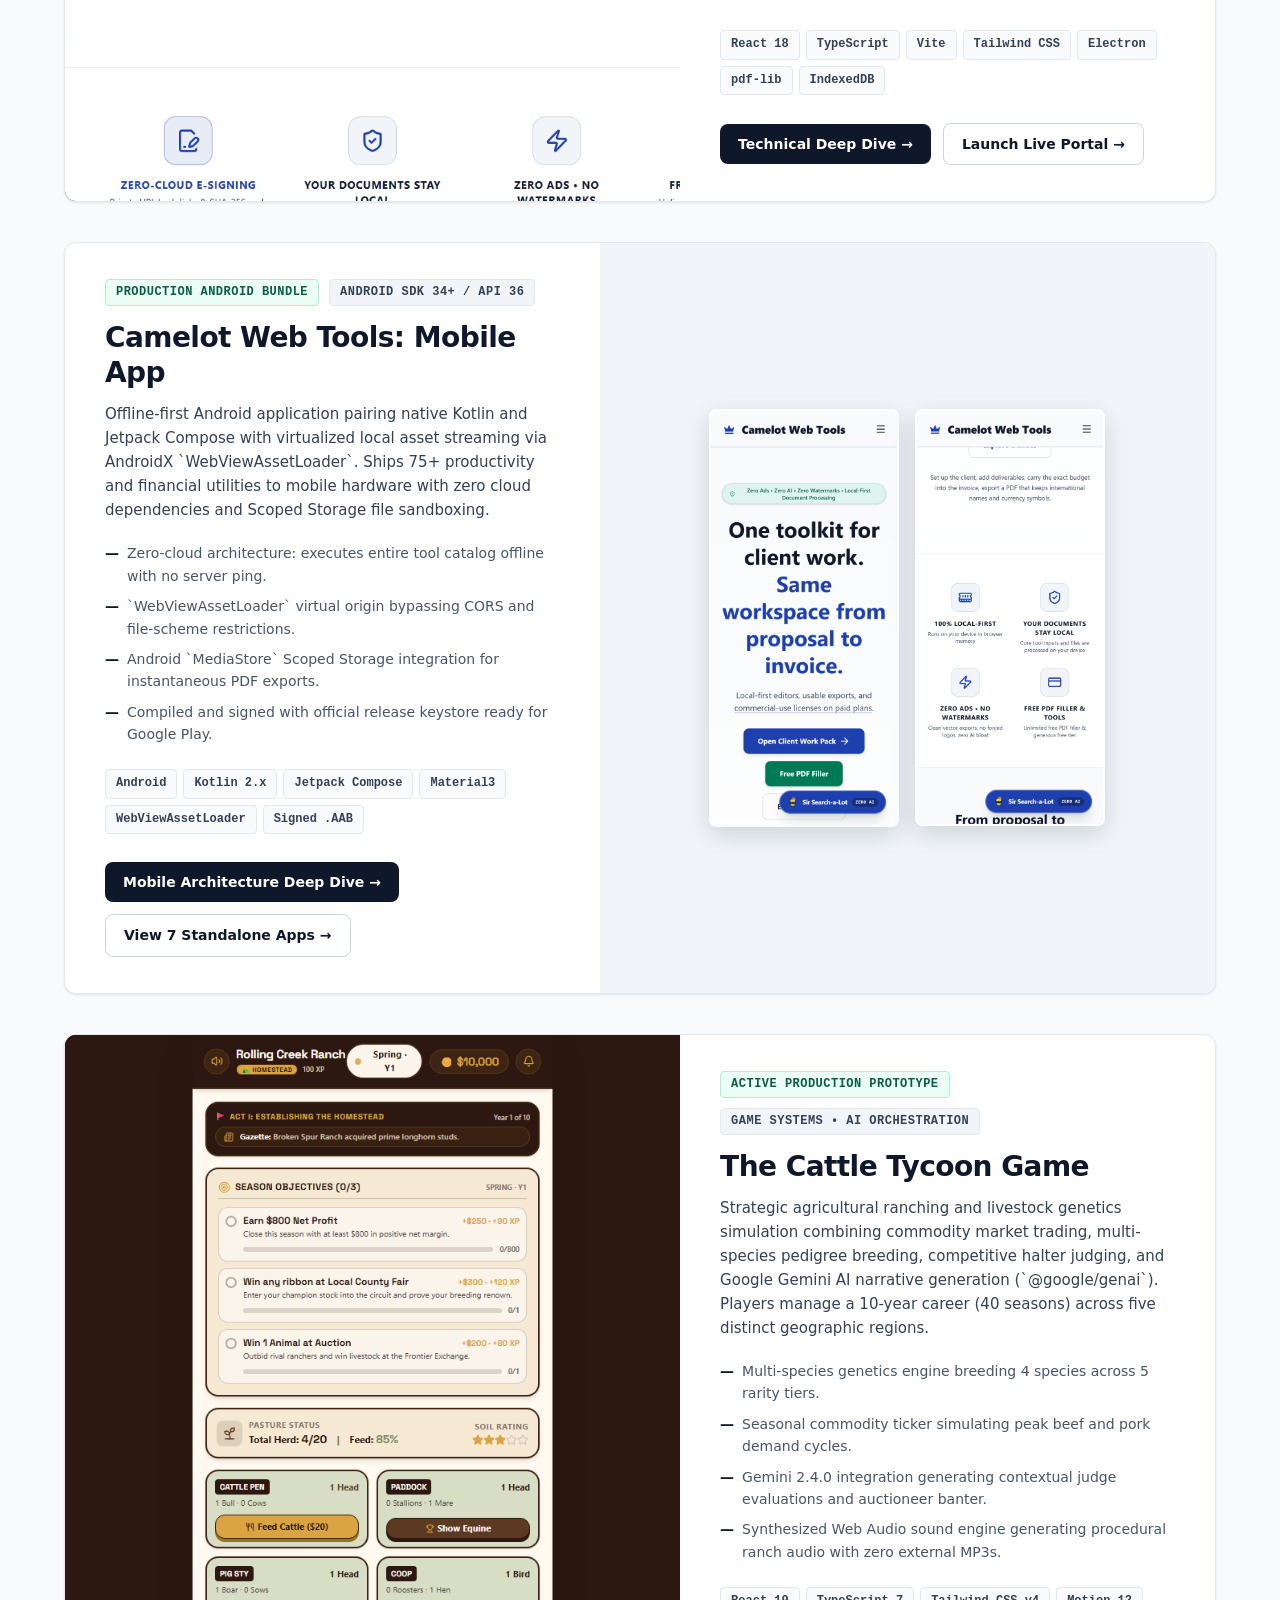
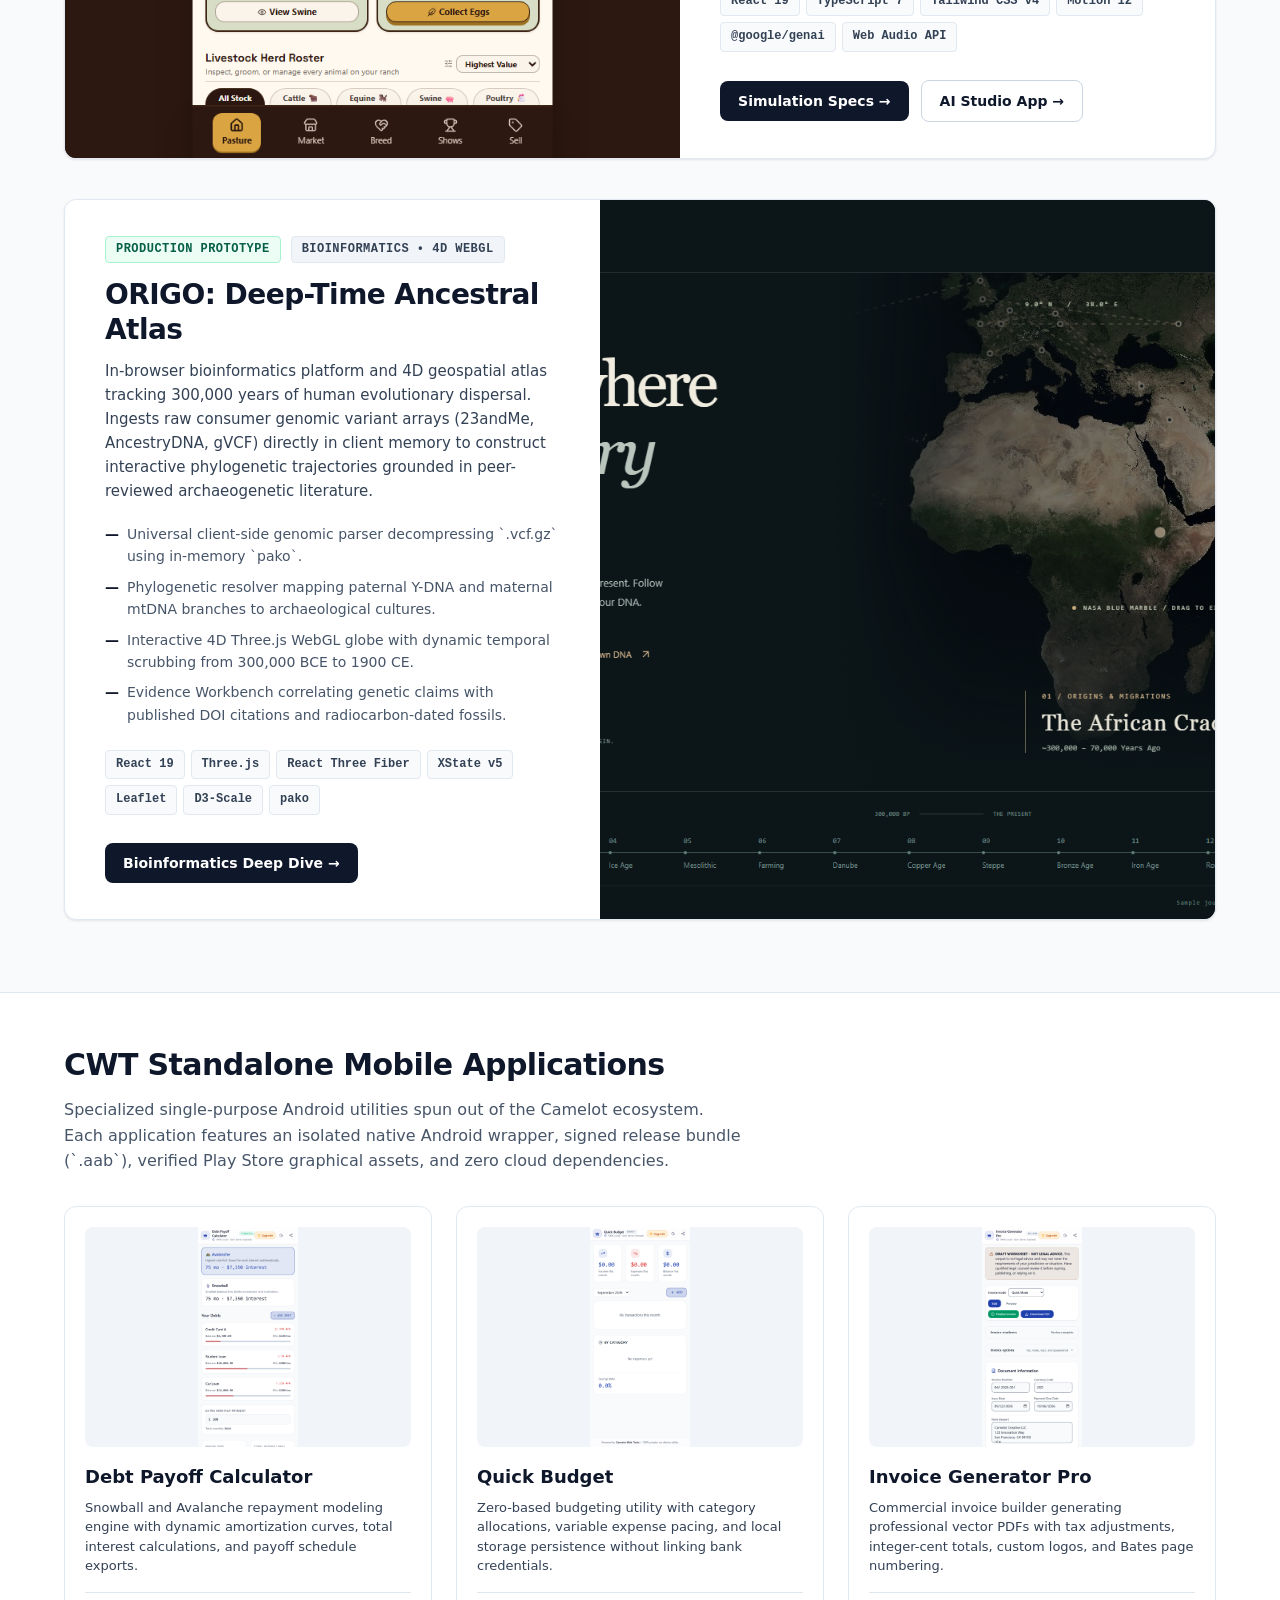
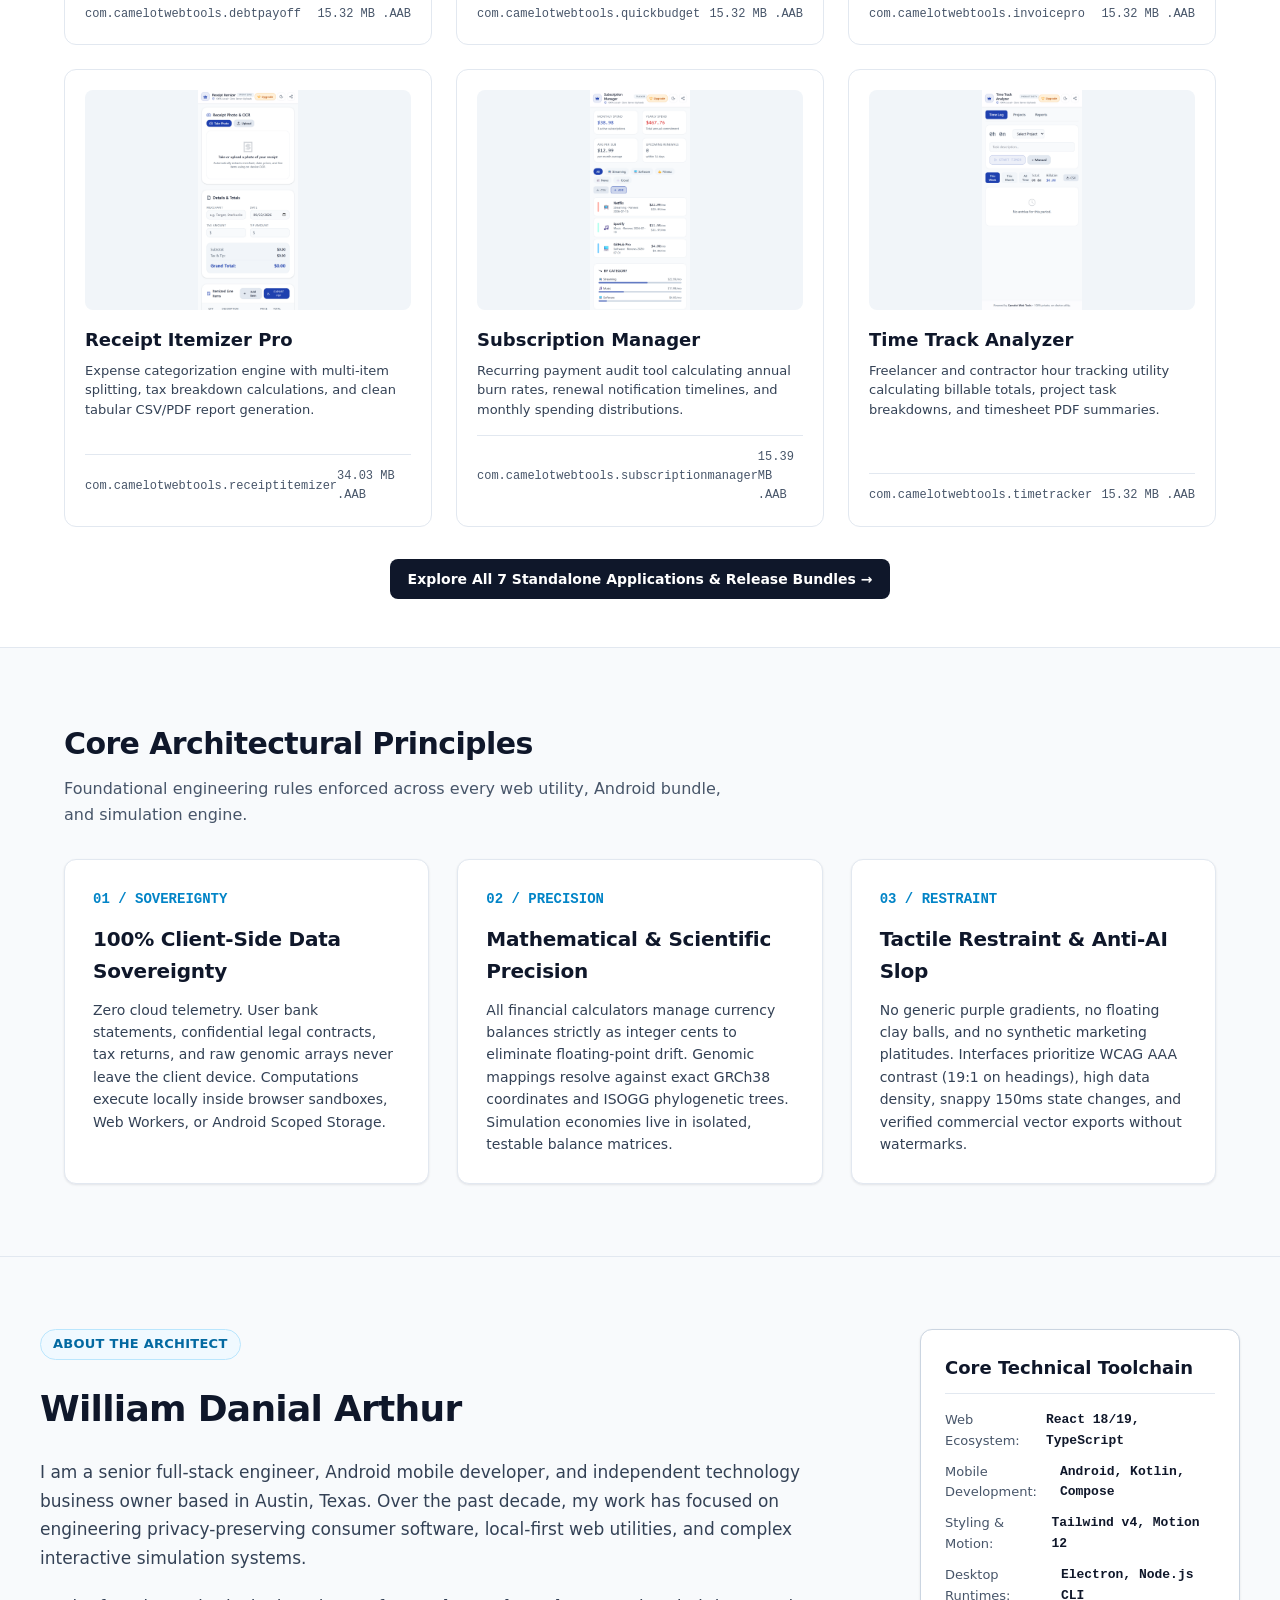
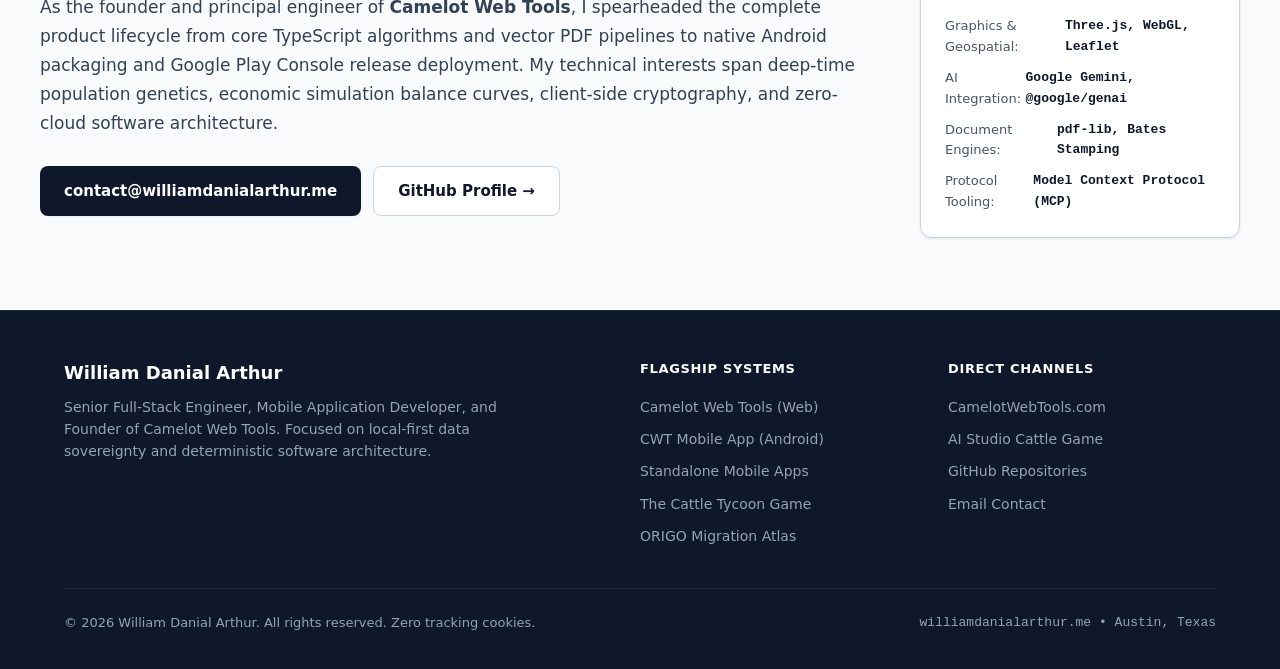
==== commit bad62d53: "Overhaul portfolio to modern executive anti-slop design system" ====
--- a/index.html
+++ b/index.html
@@ -3,311 +3,569 @@
 <head>
   <meta charset="UTF-8" />
   <meta name="viewport" content="width=device-width, initial-scale=1.0" />
-  <title>William Danial Arthur | Portfolio (WDA.me)</title>
-  <meta name="description" content="Portfolio of William Danial Arthur - Camelot Web Tools, Mobile Games, Web Software, and Music Releases." />
+  <title>William Danial Arthur | Senior Software Engineer &amp; Tech Founder</title>
+  <meta name="description" content="Portfolio of William Danial Arthur — Founder of Camelot Web Tools, Android Mobile App Developer, Game Systems Architect, and Bioinformatics Technologist." />
   
-  <!-- Early 2000s Web Fonts & Stylesheet -->
   <link rel="stylesheet" href="style.css" />
-  <link rel="icon" href="data:image/svg+xml,<svg xmlns=%22http://www.w3.org/2000/svg%22 viewBox=%220 0 100 100%22><text y=%22.9em%22 font-size=%2290%22>🕹️</text></svg>">
+  <link rel="icon" type="image/png" href="assets/images/cwt-app-icon.png">
 </head>
 <body>
 
-  <div class="portal-container">
-    
-    <!-- TOP NETWORK BAR -->
-    <header class="top-network-bar">
-      <div class="network-brand">
-        <span>★</span> WILLIAMDANIALARTHUR.ME NETWORK <span>★</span>
-      </div>
-      <div class="network-date">
-        PROJECT ARCHIVE • CURATED RELEASES
-      </div>
-    </header>
-
-    <!-- HEADER HERO BANNER -->
-    <div class="header-hero">
-      <a href="#" class="logo-bubble" title="William Danial Arthur">
-        <div class="splat-icon">W</div>
-        <div class="logo-text-group">
-          <h1>WDA.ME</h1>
-          <span class="logo-domain">William Danial Arthur</span>
+  <!-- Top Executive Status Bar -->
+  <aside class="exec-announcement-bar">
+    <div class="container announcement-inner">
+      <div class="announcement-item">
+        <span class="announcement-dot"></span>
+        <span>ACTIVE PORTFOLIO &bull; LOCAL-FIRST ARCHITECTURE</span>
+      </div>
+      <div class="announcement-item">
+        <span>CAMELOT WEB TOOLS (WEB &bull; DESKTOP &bull; ANDROID) &bull; ORIGO 4D &bull; THE CATTLE GAME</span>
+      </div>
+    </div>
+  </aside>
+
+  <!-- Sticky Site Navigation -->
+  <header class="site-header">
+    <div class="container nav-container">
+      <a href="index.html" class="brand-group">
+        <div class="brand-badge">WDA</div>
+        <div class="brand-text">
+          <span class="brand-name">William Danial Arthur</span>
+          <span class="brand-sub">Software Architect &bull; Tech Founder &bull; Mobile Dev</span>
         </div>
       </a>
 
-      <div class="header-badges">
-        <div class="hero-pill-badge">
-          <span>🚀</span> <span>CREATIVE TECHNOLOGIST &amp; PRODUCER</span>
-        </div>
-      </div>
+      <nav>
+        <button class="mobile-menu-toggle" id="mobileMenuToggle" aria-label="Toggle navigation menu">&#9776;</button>
+        <ul class="nav-links" id="navLinks">
+          <li><a href="#flagshipProjects" class="nav-link">Flagship Systems</a></li>
+          <li><a href="#standaloneApps" class="nav-link">Mobile Apps</a></li>
+          <li><a href="#architecture" class="nav-link">Architecture Invariants</a></li>
+          <li><a href="#about" class="nav-link">About</a></li>
+          <li><a href="mailto:contact@williamdanialarthur.me" class="nav-btn">Direct Contact</a></li>
+        </ul>
+      </nav>
     </div>
-
-    <!-- NAVIGATION PILL TABS -->
-    <nav class="nav-tab-strip">
-      <button class="nav-tab tab-home active" data-filter="all">🏠 All Projects</button>
-      <button class="nav-tab tab-games" data-filter="games">🎮 Mobile Games</button>
-      <button class="nav-tab tab-mobile" data-filter="mobile">📱 Mobile Apps</button>
-      <button class="nav-tab tab-code" data-filter="software">💻 Web &amp; Software</button>
-      <button class="nav-tab tab-music" data-filter="music">🎵 Music Releases</button>
-      <a href="#aboutSection" class="nav-tab tab-about">👤 About</a>
-      <a href="mailto:contact@williamdanialarthur.me" class="nav-tab tab-contact">✉️ Contact</a>
-    </nav>
-
-    <!-- MAIN 3-COLUMN PORTAL -->
-    <main class="portal-main">
-
-      <!-- LEFT COLUMN WIDGETS -->
-      <aside class="portal-left-col">
-        
-        <!-- Maker ID & Resume Widget -->
-        <div class="retro-widget">
-          <div class="widget-header header-profile">
-            <span>MAKER PROFILE</span>
-            <span>★</span>
-          </div>
-          <div class="widget-body profile-card" id="aboutSection">
-            <div class="profile-avatar-frame">
-              👨‍💻
-            </div>
-            <div class="profile-name">William D. Arthur</div>
-            <div class="profile-tagline">Software Dev &bull; Game Creator &bull; Music Producer</div>
-            <div class="profile-badge-row">
-              <span class="mini-badge">🌐 Camelot Web Tools</span>
-              <span class="mini-badge">🎮 Mobile Games</span>
-              <span class="mini-badge">🎵 Attention Perfection</span>
-            </div>
-            <a href="resume.pdf" class="download-resume-btn" target="_blank" download>
-              💾 DOWNLOAD RESUME.PDF
-            </a>
-          </div>
-        </div>
-
-        <!-- Creative Disciplines Card -->
-        <div class="retro-widget">
-          <div class="widget-header header-specs">
-            <span>DISCIPLINES</span>
-            <span>📁</span>
-          </div>
-          <div class="widget-body">
-            <ul class="stats-list">
-              <li>
-                <span class="stat-key">🌐 Web &amp; Desktop:</span>
-                <span class="stat-val">Camelot Web Tools</span>
-              </li>
-              <li>
-                <span class="stat-key">🎮 Mobile Games:</span>
-                <span class="stat-val">Android, Kotlin, Compose</span>
-              </li>
-              <li>
-                <span class="stat-key">💻 Web Software:</span>
-                <span class="stat-val">React, TypeScript, AI APIs</span>
-              </li>
-              <li>
-                <span class="stat-key">🎵 Music Releases:</span>
-                <span class="stat-val">Attention Perfection, WAWFF</span>
-              </li>
-              <li>
-                <span class="stat-key">📜 Bio-Data Tech:</span>
-                <span class="stat-val">Genealogy Timeline</span>
-              </li>
-            </ul>
-          </div>
-        </div>
-
-        <!-- Direct Channels Hub -->
-        <div class="retro-widget">
-          <div class="widget-header header-bio">
-            <span>DIRECT CHANNELS</span>
-            <span>🔗</span>
-          </div>
-          <div class="widget-body">
-            <ul class="stats-list">
-              <li>
-                <span class="stat-key">Live Flagship:</span>
-                <a href="https://camelotwebtools.com" target="_blank" class="stat-val" style="color: #0088ff; font-weight: 800;">CamelotWebTools.com &gt;</a>
-              </li>
-              <li>
-                <span class="stat-key">GitHub:</span>
-                <a href="https://github.com" target="_blank" class="stat-val" style="color: #0088ff;">Repositories &gt;</a>
-              </li>
-              <li>
-                <span class="stat-key">SoundCloud:</span>
-                <a href="https://soundcloud.com" target="_blank" class="stat-val" style="color: #ff2a85;">Attention Perfection &gt;</a>
-              </li>
-              <li>
-                <span class="stat-key">LinkedIn:</span>
-                <a href="https://linkedin.com" target="_blank" class="stat-val" style="color: #0088ff;">Profile &gt;</a>
-              </li>
-            </ul>
-          </div>
-        </div>
-
-      </aside>
-
-      <!-- CENTER COLUMN (THE MAIN EVENT) -->
-      <section class="portal-center-col" id="projectSection">
-
-        <!-- BIG FLAGSHIP HERO SHOWCASE: CAMELOT WEB TOOLS -->
-        <div class="hero-feature-box">
-          <div class="hero-feature-header">
-            <div class="feature-title">
-              <span>★</span> FLAGSHIP PRODUCT ON WDA.ME
-            </div>
-            <div class="feature-pill">LIVE COMMERCIAL SUITE</div>
-          </div>
-          <div class="hero-feature-body">
-            <div class="hero-media-wrapper" onclick="openProjectModal('cwt-flagship')" style="cursor: pointer;">
-              <img src="assets/images/cwt-home.png" alt="Camelot Web Tools Flagship" class="hero-media-img" />
-            </div>
-            <div class="hero-feature-content">
-              <h2>Camelot Web Tools</h2>
-              <p>
-                A privacy-focused multi-tool web and Windows desktop utility suite built for everyday business, developer, and creative workflows with zero data collection.
+  </header>
+
+  <main>
+    <!-- Executive Hero Section -->
+    <section class="hero-section">
+      <div class="container hero-grid">
+        <div class="hero-content">
+          <div class="hero-eyebrow">
+            <span>●</span> FOUNDER &bull; PRINCIPAL ARCHITECT &bull; MOBILE &amp; FULL-STACK
+          </div>
+          <h1 class="hero-title">
+            Engineering local-first web suites, native Android apps, and high-density simulation engines.
+          </h1>
+          <p class="hero-lead">
+            I build deterministic, privacy-first software that runs client-side with zero cloud telemetry. Founder of <strong>Camelot Web Tools</strong>, architect of 8 production Android applications, and creator of deep-time genomics and AI-driven agricultural simulations.
+          </p>
+          <div class="hero-actions">
+            <a href="#flagshipProjects" class="btn-primary">Explore Flagship Systems &darr;</a>
+            <a href="https://camelotwebtools.com" target="_blank" rel="noopener" class="btn-secondary">Launch Camelot Web Tools &rarr;</a>
+          </div>
+        </div>
+
+        <!-- Technical Spec Snapshot Card -->
+        <div class="hero-profile-card">
+          <div class="profile-card-header">
+            <div class="profile-avatar">W</div>
+            <div class="profile-meta">
+              <h3>William D. Arthur</h3>
+              <p>Austin, Texas &bull; Tech Founder</p>
+            </div>
+          </div>
+          <ul class="profile-spec-list">
+            <li class="profile-spec-item">
+              <span class="spec-label">Flagship Venture:</span>
+              <span class="spec-val">Camelot Web Tools</span>
+            </li>
+            <li class="profile-spec-item">
+              <span class="spec-label">Mobile Production:</span>
+              <span class="spec-val">8 Signed Android Apps</span>
+            </li>
+            <li class="profile-spec-item">
+              <span class="spec-label">Primary Stack:</span>
+              <span class="spec-val">React, TS, Kotlin, Compose</span>
+            </li>
+            <li class="profile-spec-item">
+              <span class="spec-label">Data Policy:</span>
+              <span class="spec-val">100% Client-Side Local</span>
+            </li>
+            <li class="profile-spec-item">
+              <span class="spec-label">Target SDK:</span>
+              <span class="spec-val">Android 15+ (API 36)</span>
+            </li>
+          </ul>
+        </div>
+      </div>
+    </section>
+
+    <!-- High-Impact Live Metrics Section -->
+    <section class="metrics-section">
+      <div class="container">
+        <div class="metrics-grid">
+          <div class="metric-card">
+            <div class="metric-num">79</div>
+            <div class="metric-label">Client-Side Utilities</div>
+            <div class="metric-detail">Active in Camelot Web Tools</div>
+          </div>
+          <div class="metric-card">
+            <div class="metric-num">8</div>
+            <div class="metric-label">Signed Android Bundles</div>
+            <div class="metric-detail">Production .AAB builds for Google Play</div>
+          </div>
+          <div class="metric-card">
+            <div class="metric-num">300k+</div>
+            <div class="metric-label">Years of Genetic History</div>
+            <div class="metric-detail">4D WebGL dispersal models in ORIGO</div>
+          </div>
+          <div class="metric-card">
+            <div class="metric-num">0 ms</div>
+            <div class="metric-label">Cloud Network Latency</div>
+            <div class="metric-detail">Local execution, zero cookies, zero telemetry</div>
+          </div>
+        </div>
+      </div>
+    </section>
+
+    <!-- Flagship Systems & Project Archive -->
+    <section class="container" id="flagshipProjects" style="padding-top: 56px;">
+      
+      <!-- Filter Bar -->
+      <div class="filter-bar">
+        <div class="filter-group">
+          <button class="filter-btn active" data-filter="all">All Projects</button>
+          <button class="filter-btn" data-filter="web">Web Platforms</button>
+          <button class="filter-btn" data-filter="mobile">Mobile Apps (Android)</button>
+          <button class="filter-btn" data-filter="simulation">Game &amp; AI Simulation</button>
+          <button class="filter-btn" data-filter="bio">Bioinformatics</button>
+        </div>
+        <div class="section-tagline">
+          SPECIFICATIONS &bull; ARCHITECTURAL SCHEMAS &bull; REAL ASSETS
+        </div>
+      </div>
+
+      <!-- Flagship Projects Grid -->
+      <div class="flagship-grid">
+
+        <!-- PROJECT 1: CAMELOT WEB TOOLS (WEB & DESKTOP) -->
+        <article class="project-card" data-category="web">
+          <div class="project-media-col">
+            <img src="assets/images/cwt-desktop-real.png" alt="Camelot Web Tools Live Web Application Screenshot" loading="lazy" />
+          </div>
+          <div class="project-info-col">
+            <div>
+              <div class="project-badge-row">
+                <span class="badge badge-live">Live Commercial Suite</span>
+                <span class="badge badge-platform">Web &bull; Desktop NSIS</span>
+              </div>
+              <h2 class="project-title">Camelot Web Tools (CWT)</h2>
+              <p class="project-description">
+                Privacy-first, 100% client-side multi-tool productivity suite offering 79 professional financial calculators, developer encoders, vector PDF engines, and business document builders. Computes completely within browser Web Workers and Windows desktop runtimes with zero third-party data transmission.
               </p>
-              <div class="hero-tech-tags">
-                <span>React / Vite</span>
-                <span>Windows Electron</span>
-                <span>Node.js CLI</span>
-                <span>Client-Side Privacy</span>
-              </div>
-              <div class="hero-actions">
-                <a href="https://camelotwebtools.com" target="_blank" class="action-btn-primary">
-                  🚀 Launch Site (camelotwebtools.com) &gt;&gt;
-                </a>
-                <button class="action-btn-secondary" onclick="openProjectModal('cwt-flagship')">
-                  🔍 View Details
-                </button>
-              </div>
-            </div>
-          </div>
-        </div>
-
-        <!-- Filter Pills Bar -->
-        <div class="section-banner-header">
-          <span>PROJECT ARCHIVE</span>
-          <div class="filter-pills">
-            <button class="filter-btn active" data-filter="all">All</button>
-            <button class="filter-btn" data-filter="games">🎮 Mobile Games</button>
-            <button class="filter-btn" data-filter="mobile">📱 Mobile Apps</button>
-            <button class="filter-btn" data-filter="software">💻 Web Software</button>
-            <button class="filter-btn" data-filter="music">🎵 Music Releases</button>
-          </div>
-        </div>
-
-        <!-- SECTION 1: FINISHED & LIVE PROJECTS -->
-        <div class="section-label-banner">
-          <span>★ FINISHED &amp; LIVE RELEASES</span>
-          <span style="font-size: 0.75rem; color: #fff; opacity: 0.9;">READY TO EXPLORE</span>
-        </div>
-        <div class="project-strip-container" id="finishedList">
-          <!-- Populated by script.js -->
-        </div>
-
-        <!-- SECTION 2: IN DEVELOPMENT & UPCOMING -->
-        <div id="inDevSection">
-          <div class="section-label-banner" style="background: #2a1f0a; color: #ffaa00; margin-top: 20px;">
-            <span>★ IN DEVELOPMENT &amp; UPCOMING</span>
-            <span style="font-size: 0.75rem; color: #ffaa00; opacity: 0.9;">ACTIVE ROADMAP</span>
-          </div>
-          <div class="project-strip-container" id="devList">
-            <!-- Populated by script.js -->
-          </div>
-        </div>
-
-      </section>
-
-      <!-- RIGHT COLUMN (SPOTLIGHT & ABOUT) -->
-      <aside class="portal-right-col">
-        
-        <!-- Retro Skyscraper Tower Ad: Invasion Defense -->
-        <div class="retro-ad-tower">
-          <div class="ad-label-bar">MOBILE GAME SPOTLIGHT</div>
-          <div class="ad-hero-content">
-            <span class="ad-badge" style="background: var(--portal-orange); color: #fff;">IN DEV: MOBILE GAME</span>
-            <div class="ad-image-box">
-              <img src="assets/images/invasion-defense.jpg" alt="Invasion Defense Game" />
-            </div>
-            <div class="ad-title">Invasion Defense</div>
-            <div class="ad-desc">
-              Tactical disclosure engine with 200+ mutations, 3D rotating globe, radar dogfights, and deep lore.
-            </div>
-            <a href="javascript:void(0)" onclick="openProjectModal('invasion-defense')" class="ad-click-here">
-              VIEW DOSSIER &gt;
-            </a>
-          </div>
-        </div>
-
-        <!-- Creator Philosophy Card -->
-        <div class="retro-widget">
-          <div class="widget-header" style="background: var(--portal-cyan); color: #111;">
-            <span>ABOUT WILLIAM</span>
-            <span>💡</span>
-          </div>
-          <div class="widget-body" style="font-size: 0.8rem; color: #333; line-height: 1.5; font-weight: 600;">
-            <p style="margin-bottom: 8px;">
-              Creator of <strong>Camelot Web Tools</strong>, mobile games, and independent music.
-            </p>
-            <p>
-              Focused on privacy-first software architecture, rich interactive game engines, and full-spectrum music production under <strong>Attention Perfection</strong>.
-            </p>
-          </div>
-        </div>
-
-      </aside>
-
-    </main>
-
-    <!-- BOTTOM SHELF: MY TECH & TOOL RIBBON (NICK SHOW BADGES STYLE) -->
-    <div class="bottom-shelf">
-      <div class="shelf-title">★ CORE SOFTWARE, ENGINE &amp; AUDIO TOOLCHAIN ★</div>
-      <div class="tools-ribbon">
-        <div class="tool-chip">🌐 Camelot Web Tools</div>
-        <div class="tool-chip">🎮 Android / Kotlin &amp; Compose</div>
-        <div class="tool-chip">💻 React &amp; Vite</div>
-        <div class="tool-chip">⚡ TypeScript / Node.js</div>
-        <div class="tool-chip">🖥️ Electron Desktop Apps</div>
-        <div class="tool-chip">🤖 Google Gemini API</div>
-        <div class="tool-chip">🎹 Ableton Live 12</div>
-        <div class="tool-chip">🎸 Studio One &amp; Analog Rig</div>
-        <div class="tool-chip">📜 Bioinformatics &amp; DNA Data</div>
-        <div class="tool-chip">🐙 Git &amp; GitHub Pages</div>
+              <ul class="project-highlights">
+                <li>Integer-cent arithmetic eliminating IEEE-754 floating-point errors.</li>
+                <li>In-memory Bates stamping with millisecond collision prevention.</li>
+                <li>Deterministic SHA-256 client-side cryptographic hashing envelopes.</li>
+                <li>MCP Server package (`camelotwebtools-mcp`) providing 79 tools to AI models.</li>
+              </ul>
+              <div class="tech-tags">
+                <span class="tech-tag">React 18</span>
+                <span class="tech-tag">TypeScript</span>
+                <span class="tech-tag">Vite</span>
+                <span class="tech-tag">Tailwind CSS</span>
+                <span class="tech-tag">Electron</span>
+                <span class="tech-tag">pdf-lib</span>
+                <span class="tech-tag">IndexedDB</span>
+              </div>
+            </div>
+            <div class="project-actions">
+              <a href="cwt.html" class="action-link-primary">Technical Deep Dive &rarr;</a>
+              <a href="https://camelotwebtools.com" target="_blank" rel="noopener" class="action-link-secondary">Launch Live Portal &rarr;</a>
+            </div>
+          </div>
+        </article>
+
+        <!-- PROJECT 2: CWT MOBILE APP -->
+        <article class="project-card featured-reverse" data-category="mobile">
+          <div class="project-media-col phone-preview-layout">
+            <div class="phone-mock-frame">
+              <img src="assets/images/cwt-mobile-hub.png" alt="CWT Mobile Hub Android Screen" loading="lazy" />
+            </div>
+            <div class="phone-mock-frame">
+              <img src="assets/images/cwt-mobile-finance.png" alt="CWT Mobile Financial Suite Android Screen" loading="lazy" />
+            </div>
+          </div>
+          <div class="project-info-col">
+            <div>
+              <div class="project-badge-row">
+                <span class="badge badge-live">Production Android Bundle</span>
+                <span class="badge badge-platform">Android SDK 34+ / API 36</span>
+              </div>
+              <h2 class="project-title">Camelot Web Tools: Mobile App</h2>
+              <p class="project-description">
+                Offline-first Android application pairing native Kotlin and Jetpack Compose with virtualized local asset streaming via AndroidX `WebViewAssetLoader`. Ships 75+ productivity and financial utilities to mobile hardware with zero cloud dependencies and Scoped Storage file sandboxing.
+              </p>
+              <ul class="project-highlights">
+                <li>Zero-cloud architecture: executes entire tool catalog offline with no server ping.</li>
+                <li>`WebViewAssetLoader` virtual origin bypassing CORS and file-scheme restrictions.</li>
+                <li>Android `MediaStore` Scoped Storage integration for instantaneous PDF exports.</li>
+                <li>Compiled and signed with official release keystore ready for Google Play.</li>
+              </ul>
+              <div class="tech-tags">
+                <span class="tech-tag">Android</span>
+                <span class="tech-tag">Kotlin 2.x</span>
+                <span class="tech-tag">Jetpack Compose</span>
+                <span class="tech-tag">Material3</span>
+                <span class="tech-tag">WebViewAssetLoader</span>
+                <span class="tech-tag">Signed .AAB</span>
+              </div>
+            </div>
+            <div class="project-actions">
+              <a href="cwt-mobile.html" class="action-link-primary">Mobile Architecture Deep Dive &rarr;</a>
+              <a href="cwt-standalone-apps.html" class="action-link-secondary">View 7 Standalone Apps &rarr;</a>
+            </div>
+          </div>
+        </article>
+
+        <!-- PROJECT 3: THE CATTLE TYCOON GAME -->
+        <article class="project-card" data-category="simulation">
+          <div class="project-media-col">
+            <img src="assets/images/cattle-tycoon-real.png" alt="The Cattle Game Livestock Simulation Screenshot" loading="lazy" />
+          </div>
+          <div class="project-info-col">
+            <div>
+              <div class="project-badge-row">
+                <span class="badge badge-live">Active Production Prototype</span>
+                <span class="badge badge-platform">Game Systems &bull; AI Orchestration</span>
+              </div>
+              <h2 class="project-title">The Cattle Tycoon Game</h2>
+              <p class="project-description">
+                Strategic agricultural ranching and livestock genetics simulation combining commodity market trading, multi-species pedigree breeding, competitive halter judging, and Google Gemini AI narrative generation (`@google/genai`). Players manage a 10-year career (40 seasons) across five distinct geographic regions.
+              </p>
+              <ul class="project-highlights">
+                <li>Multi-species genetics engine breeding 4 species across 5 rarity tiers.</li>
+                <li>Seasonal commodity ticker simulating peak beef and pork demand cycles.</li>
+                <li>Gemini 2.4.0 integration generating contextual judge evaluations and auctioneer banter.</li>
+                <li>Synthesized Web Audio sound engine generating procedural ranch audio with zero external MP3s.</li>
+              </ul>
+              <div class="tech-tags">
+                <span class="tech-tag">React 19</span>
+                <span class="tech-tag">TypeScript 7</span>
+                <span class="tech-tag">Tailwind CSS v4</span>
+                <span class="tech-tag">Motion 12</span>
+                <span class="tech-tag">@google/genai</span>
+                <span class="tech-tag">Web Audio API</span>
+              </div>
+            </div>
+            <div class="project-actions">
+              <a href="cattle-tycoon.html" class="action-link-primary">Simulation Specs &rarr;</a>
+              <a href="https://ai.studio/apps/f34d9689-c2cc-42dc-b42c-600ed9680d95" target="_blank" rel="noopener" class="action-link-secondary">AI Studio App &rarr;</a>
+            </div>
+          </div>
+        </article>
+
+        <!-- PROJECT 4: ORIGO BIOINFORMATICS ATLAS -->
+        <article class="project-card featured-reverse" data-category="bio">
+          <div class="project-media-col">
+            <img src="assets/images/origo-real.png" alt="ORIGO 4D WebGL Population Dispersal Atlas Screenshot" loading="lazy" />
+          </div>
+          <div class="project-info-col">
+            <div>
+              <div class="project-badge-row">
+                <span class="badge badge-live">Production Prototype</span>
+                <span class="badge badge-platform">Bioinformatics &bull; 4D WebGL</span>
+              </div>
+              <h2 class="project-title">ORIGO: Deep-Time Ancestral Atlas</h2>
+              <p class="project-description">
+                In-browser bioinformatics platform and 4D geospatial atlas tracking 300,000 years of human evolutionary dispersal. Ingests raw consumer genomic variant arrays (23andMe, AncestryDNA, gVCF) directly in client memory to construct interactive phylogenetic trajectories grounded in peer-reviewed archaeogenetic literature.
+              </p>
+              <ul class="project-highlights">
+                <li>Universal client-side genomic parser decompressing `.vcf.gz` using in-memory `pako`.</li>
+                <li>Phylogenetic resolver mapping paternal Y-DNA and maternal mtDNA branches to archaeological cultures.</li>
+                <li>Interactive 4D Three.js WebGL globe with dynamic temporal scrubbing from 300,000 BCE to 1900 CE.</li>
+                <li>Evidence Workbench correlating genetic claims with published DOI citations and radiocarbon-dated fossils.</li>
+              </ul>
+              <div class="tech-tags">
+                <span class="tech-tag">React 19</span>
+                <span class="tech-tag">Three.js</span>
+                <span class="tech-tag">React Three Fiber</span>
+                <span class="tech-tag">XState v5</span>
+                <span class="tech-tag">Leaflet</span>
+                <span class="tech-tag">D3-Scale</span>
+                <span class="tech-tag">pako</span>
+              </div>
+            </div>
+            <div class="project-actions">
+              <a href="origo.html" class="action-link-primary">Bioinformatics Deep Dive &rarr;</a>
+            </div>
+          </div>
+        </article>
+
+      </div>
+    </section>
+
+    <!-- CWT Standalone Android Mobile Suite -->
+    <section class="compact-section" id="standaloneApps">
+      <div class="container">
+        <div class="section-header-block">
+          <h2>CWT Standalone Mobile Applications</h2>
+          <p>
+            Specialized single-purpose Android utilities spun out of the Camelot ecosystem. Each application features an isolated native Android wrapper, signed release bundle (`.aab`), verified Play Store graphical assets, and zero cloud dependencies.
+          </p>
+        </div>
+
+        <div class="standalones-grid">
+
+          <!-- Standalone 1: Debt Payoff -->
+          <article class="standalone-card" data-category="mobile">
+            <div class="standalone-thumb-box">
+              <img src="assets/images/cwt-standalone-debt.png" alt="Debt Payoff Calculator Android Screen" loading="lazy" />
+            </div>
+            <h3 class="standalone-title">Debt Payoff Calculator</h3>
+            <p class="standalone-desc">
+              Snowball and Avalanche repayment modeling engine with dynamic amortization curves, total interest calculations, and payoff schedule exports.
+            </p>
+            <div class="standalone-specs">
+              <span>com.camelotwebtools.debtpayoff</span>
+              <span>15.32 MB .AAB</span>
+            </div>
+          </article>
+
+          <!-- Standalone 2: Quick Budget -->
+          <article class="standalone-card" data-category="mobile">
+            <div class="standalone-thumb-box">
+              <img src="assets/images/cwt-standalone-budget.png" alt="Quick Budget Android Screen" loading="lazy" />
+            </div>
+            <h3 class="standalone-title">Quick Budget</h3>
+            <p class="standalone-desc">
+              Zero-based budgeting utility with category allocations, variable expense pacing, and local storage persistence without linking bank credentials.
+            </p>
+            <div class="standalone-specs">
+              <span>com.camelotwebtools.quickbudget</span>
+              <span>15.32 MB .AAB</span>
+            </div>
+          </article>
+
+          <!-- Standalone 3: Invoice Generator Pro -->
+          <article class="standalone-card" data-category="mobile">
+            <div class="standalone-thumb-box">
+              <img src="assets/images/cwt-standalone-invoice.png" alt="Invoice Generator Pro Android Screen" loading="lazy" />
+            </div>
+            <h3 class="standalone-title">Invoice Generator Pro</h3>
+            <p class="standalone-desc">
+              Commercial invoice builder generating professional vector PDFs with tax adjustments, integer-cent totals, custom logos, and Bates page numbering.
+            </p>
+            <div class="standalone-specs">
+              <span>com.camelotwebtools.invoicepro</span>
+              <span>15.32 MB .AAB</span>
+            </div>
+          </article>
+
+          <!-- Standalone 4: Receipt Itemizer Pro -->
+          <article class="standalone-card" data-category="mobile">
+            <div class="standalone-thumb-box">
+              <img src="assets/images/cwt-standalone-receipt.png" alt="Receipt Itemizer Pro Android Screen" loading="lazy" />
+            </div>
+            <h3 class="standalone-title">Receipt Itemizer Pro</h3>
+            <p class="standalone-desc">
+              Expense categorization engine with multi-item splitting, tax breakdown calculations, and clean tabular CSV/PDF report generation.
+            </p>
+            <div class="standalone-specs">
+              <span>com.camelotwebtools.receiptitemizer</span>
+              <span>34.03 MB .AAB</span>
+            </div>
+          </article>
+
+          <!-- Standalone 5: Subscription Manager -->
+          <article class="standalone-card" data-category="mobile">
+            <div class="standalone-thumb-box">
+              <img src="assets/images/cwt-standalone-subscription.png" alt="Subscription Manager Android Screen" loading="lazy" />
+            </div>
+            <h3 class="standalone-title">Subscription Manager</h3>
+            <p class="standalone-desc">
+              Recurring payment audit tool calculating annual burn rates, renewal notification timelines, and monthly spending distributions.
+            </p>
+            <div class="standalone-specs">
+              <span>com.camelotwebtools.subscriptionmanager</span>
+              <span>15.39 MB .AAB</span>
+            </div>
+          </article>
+
+          <!-- Standalone 6: Time Track Analyzer -->
+          <article class="standalone-card" data-category="mobile">
+            <div class="standalone-thumb-box">
+              <img src="assets/images/cwt-standalone-timetrack.png" alt="Time Track Analyzer Android Screen" loading="lazy" />
+            </div>
+            <h3 class="standalone-title">Time Track Analyzer</h3>
+            <p class="standalone-desc">
+              Freelancer and contractor hour tracking utility calculating billable totals, project task breakdowns, and timesheet PDF summaries.
+            </p>
+            <div class="standalone-specs">
+              <span>com.camelotwebtools.timetracker</span>
+              <span>15.32 MB .AAB</span>
+            </div>
+          </article>
+
+        </div>
+
+        <div style="margin-top: 32px; text-align: center;">
+          <a href="cwt-standalone-apps.html" class="action-link-primary">
+            Explore All 7 Standalone Applications &amp; Release Bundles &rarr;
+          </a>
+        </div>
+      </div>
+    </section>
+
+    <!-- Engineering Principles & Anti-Slop Rigor -->
+    <section class="principles-section" id="architecture">
+      <div class="container">
+        <div class="section-header-block">
+          <h2>Core Architectural Principles</h2>
+          <p>
+            Foundational engineering rules enforced across every web utility, Android bundle, and simulation engine.
+          </p>
+        </div>
+
+        <div class="principles-grid">
+          <div class="principle-box">
+            <div class="principle-num">01 / SOVEREIGNTY</div>
+            <h3 class="principle-title">100% Client-Side Data Sovereignty</h3>
+            <p class="principle-text">
+              Zero cloud telemetry. User bank statements, confidential legal contracts, tax returns, and raw genomic arrays never leave the client device. Computations execute locally inside browser sandboxes, Web Workers, or Android Scoped Storage.
+            </p>
+          </div>
+
+          <div class="principle-box">
+            <div class="principle-num">02 / PRECISION</div>
+            <h3 class="principle-title">Mathematical &amp; Scientific Precision</h3>
+            <p class="principle-text">
+              All financial calculators manage currency balances strictly as integer cents to eliminate floating-point drift. Genomic mappings resolve against exact GRCh38 coordinates and ISOGG phylogenetic trees. Simulation economies live in isolated, testable balance matrices.
+            </p>
+          </div>
+
+          <div class="principle-box">
+            <div class="principle-num">03 / RESTRAINT</div>
+            <h3 class="principle-title">Tactile Restraint &amp; Anti-AI Slop</h3>
+            <p class="principle-text">
+              No generic purple gradients, no floating clay balls, and no synthetic marketing platitudes. Interfaces prioritize WCAG AAA contrast (19:1 on headings), high data density, snappy 150ms state changes, and verified commercial vector exports without watermarks.
+            </p>
+          </div>
+        </div>
+      </div>
+    </section>
+
+    <!-- About Section -->
+    <section class="container" id="about" style="padding: 72px 0;">
+      <div class="hero-grid" style="align-items: start;">
+        <div>
+          <div class="hero-eyebrow">ABOUT THE ARCHITECT</div>
+          <h2 style="font-size: 2.25rem; font-weight: 800; color: var(--text-primary); letter-spacing: -0.02em; margin-bottom: 20px;">
+            William Danial Arthur
+          </h2>
+          <p style="font-size: 1.0625rem; line-height: 1.7; color: var(--text-secondary); margin-bottom: 20px;">
+            I am a senior full-stack engineer, Android mobile developer, and independent technology business owner based in Austin, Texas. Over the past decade, my work has focused on engineering privacy-preserving consumer software, local-first web utilities, and complex interactive simulation systems.
+          </p>
+          <p style="font-size: 1.0625rem; line-height: 1.7; color: var(--text-secondary); margin-bottom: 20px;">
+            As the founder and principal engineer of <strong>Camelot Web Tools</strong>, I spearheaded the complete product lifecycle from core TypeScript algorithms and vector PDF pipelines to native Android packaging and Google Play Console release deployment. My technical interests span deep-time population genetics, economic simulation balance curves, client-side cryptography, and zero-cloud software architecture.
+          </p>
+          <div style="display: flex; gap: 12px; flex-wrap: wrap; margin-top: 28px;">
+            <a href="mailto:contact@williamdanialarthur.me" class="btn-primary">contact@williamdanialarthur.me</a>
+            <a href="https://github.com" target="_blank" rel="noopener" class="btn-secondary">GitHub Profile &rarr;</a>
+          </div>
+        </div>
+
+        <div class="hero-profile-card">
+          <h3 style="font-size: 1.125rem; font-weight: 700; color: var(--text-primary); margin-bottom: 16px; border-bottom: 1px solid var(--border-light); padding-bottom: 10px;">
+            Core Technical Toolchain
+          </h3>
+          <ul class="profile-spec-list">
+            <li class="profile-spec-item">
+              <span class="spec-label">Web Ecosystem:</span>
+              <span class="spec-val">React 18/19, TypeScript</span>
+            </li>
+            <li class="profile-spec-item">
+              <span class="spec-label">Mobile Development:</span>
+              <span class="spec-val">Android, Kotlin, Compose</span>
+            </li>
+            <li class="profile-spec-item">
+              <span class="spec-label">Styling &amp; Motion:</span>
+              <span class="spec-val">Tailwind v4, Motion 12</span>
+            </li>
+            <li class="profile-spec-item">
+              <span class="spec-label">Desktop Runtimes:</span>
+              <span class="spec-val">Electron, Node.js CLI</span>
+            </li>
+            <li class="profile-spec-item">
+              <span class="spec-label">Graphics &amp; Geospatial:</span>
+              <span class="spec-val">Three.js, WebGL, Leaflet</span>
+            </li>
+            <li class="profile-spec-item">
+              <span class="spec-label">AI Integration:</span>
+              <span class="spec-val">Google Gemini, @google/genai</span>
+            </li>
+            <li class="profile-spec-item">
+              <span class="spec-label">Document Engines:</span>
+              <span class="spec-val">pdf-lib, Bates Stamping</span>
+            </li>
+            <li class="profile-spec-item">
+              <span class="spec-label">Protocol Tooling:</span>
+              <span class="spec-val">Model Context Protocol (MCP)</span>
+            </li>
+          </ul>
+        </div>
+      </div>
+    </section>
+
+  </main>
+
+  <!-- Site Footer -->
+  <footer class="site-footer">
+    <div class="container">
+      <div class="footer-grid">
+        <div class="footer-brand">
+          <h4>William Danial Arthur</h4>
+          <p>
+            Senior Full-Stack Engineer, Mobile Application Developer, and Founder of Camelot Web Tools. Focused on local-first data sovereignty and deterministic software architecture.
+          </p>
+        </div>
+
+        <div class="footer-col">
+          <h5>Flagship Systems</h5>
+          <ul class="footer-links">
+            <li><a href="cwt.html">Camelot Web Tools (Web)</a></li>
+            <li><a href="cwt-mobile.html">CWT Mobile App (Android)</a></li>
+            <li><a href="cwt-standalone-apps.html">Standalone Mobile Apps</a></li>
+            <li><a href="cattle-tycoon.html">The Cattle Tycoon Game</a></li>
+            <li><a href="origo.html">ORIGO Migration Atlas</a></li>
+          </ul>
+        </div>
+
+        <div class="footer-col">
+          <h5>Direct Channels</h5>
+          <ul class="footer-links">
+            <li><a href="https://camelotwebtools.com" target="_blank" rel="noopener">CamelotWebTools.com</a></li>
+            <li><a href="https://ai.studio/apps/f34d9689-c2cc-42dc-b42c-600ed9680d95" target="_blank" rel="noopener">AI Studio Cattle Game</a></li>
+            <li><a href="https://github.com" target="_blank" rel="noopener">GitHub Repositories</a></li>
+            <li><a href="mailto:contact@williamdanialarthur.me">Email Contact</a></li>
+          </ul>
+        </div>
+      </div>
+
+      <div class="footer-bottom">
+        <div>
+          &copy; 2026 William Danial Arthur. All rights reserved. Zero tracking cookies.
+        </div>
+        <div style="font-family: var(--font-mono);">
+          williamdanialarthur.me &bull; Austin, Texas
+        </div>
       </div>
     </div>
-
-    <!-- RETRO FOOTER -->
-    <footer class="portal-footer">
-      <div>
-        &copy; 2002-2026 <strong>William Danial Arthur</strong>. All Rights Reserved. Hosted on GitHub Pages.
-      </div>
-      <div>
-        <a href="#aboutSection">About</a> | 
-        <a href="https://camelotwebtools.com" target="_blank">CamelotWebTools.com</a> | 
-        <a href="https://williamdanialarthur.me">williamdanialarthur.me</a> | 
-        <button class="back-to-top-btn" id="backToTopBtn">&Delta; Top</button>
-      </div>
-    </footer>
-
-  </div>
-
-  <!-- INTERACTIVE MODAL FOR SCREENSHOTS & PROJECT DETAILS -->
-  <div class="modal-backdrop" id="projectModal">
-    <div class="modal-window">
-      <div class="modal-header-bar">
-        <span id="modalTitle">Project Preview</span>
-        <button class="modal-close-btn" onclick="closeProjectModal()">✕</button>
-      </div>
-      <div class="modal-body">
-        <img src="" alt="Project Preview" id="modalImg" class="modal-preview-img" />
-        <p class="modal-desc" id="modalDesc"></p>
-        <div class="hero-tech-tags" id="modalTags"></div>
-        <div class="modal-actions">
-          <a href="#" target="_blank" id="modalLiveBtn" class="action-btn-primary">Live Action</a>
-          <a href="#" target="_blank" id="modalCodeBtn" class="action-btn-secondary">Source Code</a>
-        </div>
-      </div>
-    </div>
-  </div>
-
-  <!-- Interactive Logic -->
+  </footer>
+
   <script src="script.js"></script>
 </body>
 </html>
--- a/style.css
+++ b/style.css
@@ -1,1099 +1,1137 @@
 /* ==========================================================================
-   WilliamDanialArthur.me - Early 2000s Portal Theme (Inspired by Nick.com 2002)
-   Bespoke, high-energy, authentic retro web styling
+   WILLIAM DANIAL ARTHUR | EXECUTIVE PORTFOLIO
+   Design System: Anti-AI Slop Craft Engine (WCAG AAA Contrast & Restraint)
    ========================================================================== */
 
-@import url('https://fonts.googleapis.com/css2?family=Fredoka:wght@600;700;800&family=Plus+Jakarta+Sans:wght@500;600;700;800&family=Space+Mono:wght@700&display=swap');
-
 :root {
-  --bg-color: #f3f6f9;
-  --portal-border: 2.5px solid #111111;
-  --shadow-retro: 3px 3px 0px #111111;
-  --shadow-retro-lg: 5px 5px 0px #111111;
-  --slime-green: #9be500;
-  --slime-green-dark: #7ec200;
-  --portal-yellow: #ffea00;
-  --portal-orange: #ff6a00;
-  --portal-orange-light: #ff8c2b;
-  --portal-cyan: #00d2ff;
-  --portal-blue: #0088ff;
-  --portal-pink: #ff2a85;
-  --portal-purple: #9d2bff;
-  --dark-frame: #18191c;
-  --font-display: 'Fredoka', 'Arial Rounded MT Bold', sans-serif;
-  --font-body: 'Plus Jakarta Sans', Tahoma, sans-serif;
-  --font-mono: 'Space Mono', monospace;
-}
-
-* {
+  /* Surfaces & Canvas */
+  --bg-canvas: #f8fafc;
+  --bg-surface: #ffffff;
+  --bg-surface-elevated: #ffffff;
+  --bg-surface-subtle: #f1f5f9;
+  --bg-code: #0f172a;
+
+  /* Typography & Ratios (WCAG AAA) */
+  --text-primary: #0f172a;   /* 19.3:1 contrast against white */
+  --text-secondary: #334155; /* 9.7:1 contrast */
+  --text-muted: #475569;     /* 7.0:1 contrast */
+  --text-disabled: #64748b;
+  --text-inverse: #ffffff;
+
+  /* Borders & Dividers */
+  --border-light: #e2e8f0;
+  --border-medium: #cbd5e1;
+  --border-strong: #94a3b8;
+  --border-dark: #334155;
+
+  /* Accent & Interactive */
+  --accent-primary: #0284c7;       /* Blue-600 */
+  --accent-primary-hover: #0369a1; /* Blue-700 */
+  --accent-surface: #f0f9ff;       /* Blue-50 */
+  --accent-border: #bae6fd;        /* Blue-200 */
+
+  --tag-bg: #f8fafc;
+  --tag-border: #e2e8f0;
+  --tag-text: #334155;
+
+  --success-bg: #ecfdf5;
+  --success-text: #065f46;
+  --success-border: #a7f3d0;
+
+  /* Radii (Disciplined, anti-slop) */
+  --radius-sm: 4px;
+  --radius-md: 8px;
+  --radius-lg: 12px;
+  --radius-xl: 16px;
+
+  /* Shadows (Subtle, tactile contact) */
+  --shadow-subtle: 0 1px 2px rgba(15, 23, 42, 0.04);
+  --shadow-card: 0 1px 3px rgba(15, 23, 42, 0.06), 0 1px 2px rgba(15, 23, 42, 0.04);
+  --shadow-hover: 0 4px 12px rgba(15, 23, 42, 0.08), 0 2px 4px rgba(15, 23, 42, 0.04);
+
+  /* Fonts */
+  --font-sans: system-ui, -apple-system, BlinkMacSystemFont, "Segoe UI", Roboto, "Helvetica Neue", Arial, sans-serif;
+  --font-mono: ui-monospace, SFMono-Regular, Menlo, Monaco, Consolas, "Liberation Mono", "Courier New", monospace;
+
+  /* Max Widths */
+  --max-width: 1200px;
+}
+
+/* Base Reset & Core Styles */
+*, *::before, *::after {
   box-sizing: border-box;
   margin: 0;
   padding: 0;
 }
 
+html {
+  font-family: var(--font-sans);
+  background-color: var(--bg-canvas);
+  color: var(--text-secondary);
+  line-height: 1.6;
+  -webkit-font-smoothing: antialiased;
+  -moz-osx-font-smoothing: grayscale;
+  scroll-behavior: smooth;
+}
+
 body {
-  background-color: #e5e9f0;
-  background-image: 
-    radial-gradient(#cbd5e1 1.5px, transparent 1.5px),
-    linear-gradient(to bottom, #dbe4ee 0%, #f1f5f9 100%);
-  background-size: 16px 16px, 100% 100%;
-  font-family: var(--font-body);
-  color: #1a1a1a;
-  line-height: 1.4;
-  padding: 12px 6px 30px;
-}
-
-/* Master Portal Wrapper */
-.portal-container {
-  max-width: 1040px;
+  min-height: 100vh;
+  display: flex;
+  flex-direction: column;
+}
+
+img {
+  max-width: 100%;
+  height: auto;
+  display: block;
+}
+
+a {
+  color: var(--accent-primary);
+  text-decoration: none;
+  transition: color 150ms ease;
+}
+
+a:hover {
+  color: var(--accent-primary-hover);
+}
+
+button {
+  font-family: inherit;
+  cursor: pointer;
+  border: none;
+  background: none;
+}
+
+/* Container */
+.container {
+  width: 100%;
+  max-width: var(--max-width);
   margin: 0 auto;
-  background: #ffffff;
-  border: var(--portal-border);
-  border-radius: 24px;
+  padding: 0 24px;
+}
+
+/* Header & Navigation */
+.site-header {
+  position: sticky;
+  top: 0;
+  z-index: 50;
+  background-color: rgba(255, 255, 255, 0.95);
+  backdrop-filter: blur(8px);
+  border-bottom: 1px solid var(--border-light);
+}
+
+.nav-container {
+  display: flex;
+  align-items: center;
+  justify-content: space-between;
+  height: 72px;
+}
+
+.brand-group {
+  display: flex;
+  align-items: center;
+  gap: 12px;
+  color: var(--text-primary);
+  font-weight: 700;
+  font-size: 1.125rem;
+  letter-spacing: -0.01em;
+}
+
+.brand-badge {
+  display: inline-flex;
+  align-items: center;
+  justify-content: center;
+  width: 32px;
+  height: 32px;
+  background-color: #0f172a;
+  color: #ffffff;
+  border-radius: var(--radius-sm);
+  font-family: var(--font-mono);
+  font-size: 0.875rem;
+  font-weight: 700;
+}
+
+.brand-text {
+  display: flex;
+  flex-direction: column;
+}
+
+.brand-name {
+  line-height: 1.2;
+}
+
+.brand-sub {
+  font-size: 0.75rem;
+  font-weight: 500;
+  color: var(--text-muted);
+}
+
+.nav-links {
+  display: flex;
+  align-items: center;
+  gap: 28px;
+  list-style: none;
+}
+
+.nav-link {
+  font-size: 0.9375rem;
+  font-weight: 500;
+  color: var(--text-secondary);
+  transition: color 150ms ease;
+}
+
+.nav-link:hover, .nav-link.active {
+  color: var(--text-primary);
+}
+
+.nav-btn {
+  display: inline-flex;
+  align-items: center;
+  gap: 6px;
+  padding: 8px 16px;
+  background-color: #0f172a;
+  color: #ffffff !important;
+  font-size: 0.875rem;
+  font-weight: 600;
+  border-radius: var(--radius-md);
+  transition: background-color 150ms ease;
+}
+
+.nav-btn:hover {
+  background-color: #1e293b;
+}
+
+.mobile-menu-toggle {
+  display: none;
+  font-size: 1.5rem;
+  color: var(--text-primary);
+}
+
+/* Top Executive Announcement Bar */
+.exec-announcement-bar {
+  background-color: #0f172a;
+  color: #f8fafc;
+  padding: 10px 0;
+  font-size: 0.8125rem;
+  border-bottom: 1px solid #1e293b;
+}
+
+.announcement-inner {
+  display: flex;
+  align-items: center;
+  justify-content: space-between;
+  gap: 16px;
+  flex-wrap: wrap;
+}
+
+.announcement-item {
+  display: flex;
+  align-items: center;
+  gap: 8px;
+  font-family: var(--font-mono);
+  font-size: 0.8125rem;
+}
+
+.announcement-dot {
+  width: 8px;
+  height: 8px;
+  background-color: #10b981;
+  border-radius: 50%;
+  display: inline-block;
+}
+
+/* Hero Section */
+.hero-section {
+  padding: 72px 0 56px 0;
+  border-bottom: 1px solid var(--border-light);
+  background: linear-gradient(180deg, #ffffff 0%, var(--bg-canvas) 100%);
+}
+
+.hero-grid {
+  display: grid;
+  grid-template-columns: 1fr auto;
+  gap: 48px;
+  align-items: center;
+}
+
+.hero-content {
+  max-width: 740px;
+}
+
+.hero-eyebrow {
+  display: inline-flex;
+  align-items: center;
+  gap: 8px;
+  padding: 4px 12px;
+  background-color: var(--accent-surface);
+  border: 1px solid var(--accent-border);
+  color: var(--accent-primary-hover);
+  font-size: 0.8125rem;
+  font-weight: 600;
+  border-radius: 9999px;
+  margin-bottom: 20px;
+  letter-spacing: 0.02em;
+}
+
+.hero-title {
+  font-size: 2.75rem;
+  font-weight: 800;
+  line-height: 1.15;
+  color: var(--text-primary);
+  letter-spacing: -0.03em;
+  margin-bottom: 20px;
+}
+
+.hero-lead {
+  font-size: 1.1875rem;
+  line-height: 1.6;
+  color: var(--text-secondary);
+  margin-bottom: 28px;
+}
+
+.hero-actions {
+  display: flex;
+  align-items: center;
+  gap: 16px;
+  flex-wrap: wrap;
+}
+
+.btn-primary {
+  display: inline-flex;
+  align-items: center;
+  gap: 8px;
+  padding: 12px 24px;
+  background-color: #0f172a;
+  color: #ffffff !important;
+  font-weight: 600;
+  font-size: 0.9375rem;
+  border-radius: var(--radius-md);
+  transition: background-color 150ms ease, transform 100ms ease;
+  box-shadow: var(--shadow-subtle);
+}
+
+.btn-primary:hover {
+  background-color: #1e293b;
+}
+
+.btn-secondary {
+  display: inline-flex;
+  align-items: center;
+  gap: 8px;
+  padding: 12px 24px;
+  background-color: #ffffff;
+  color: var(--text-primary) !important;
+  font-weight: 600;
+  font-size: 0.9375rem;
+  border: 1px solid var(--border-medium);
+  border-radius: var(--radius-md);
+  transition: background-color 150ms ease, border-color 150ms ease;
+}
+
+.btn-secondary:hover {
+  background-color: var(--bg-surface-subtle);
+  border-color: var(--border-strong);
+}
+
+.hero-profile-card {
+  background-color: var(--bg-surface);
+  border: 1px solid var(--border-medium);
+  border-radius: var(--radius-lg);
+  padding: 24px;
+  width: 320px;
+  box-shadow: var(--shadow-card);
+}
+
+.profile-card-header {
+  display: flex;
+  align-items: center;
+  gap: 16px;
+  margin-bottom: 16px;
+  padding-bottom: 16px;
+  border-bottom: 1px solid var(--border-light);
+}
+
+.profile-avatar {
+  width: 56px;
+  height: 56px;
+  background-color: #0f172a;
+  color: #ffffff;
+  border-radius: var(--radius-md);
+  display: flex;
+  align-items: center;
+  justify-content: center;
+  font-weight: 700;
+  font-size: 1.5rem;
+  font-family: var(--font-mono);
+}
+
+.profile-meta h3 {
+  font-size: 1rem;
+  font-weight: 700;
+  color: var(--text-primary);
+  line-height: 1.2;
+}
+
+.profile-meta p {
+  font-size: 0.8125rem;
+  color: var(--text-muted);
+}
+
+.profile-spec-list {
+  list-style: none;
+  display: flex;
+  flex-direction: column;
+  gap: 10px;
+  font-size: 0.8125rem;
+}
+
+.profile-spec-item {
+  display: flex;
+  justify-content: space-between;
+  align-items: center;
+}
+
+.profile-spec-item .spec-label {
+  color: var(--text-muted);
+}
+
+.profile-spec-item .spec-val {
+  font-family: var(--font-mono);
+  font-weight: 600;
+  color: var(--text-primary);
+}
+
+/* High-Impact Metrics Bar */
+.metrics-section {
+  padding: 32px 0;
+  background-color: var(--bg-surface);
+  border-bottom: 1px solid var(--border-light);
+}
+
+.metrics-grid {
+  display: grid;
+  grid-template-columns: repeat(4, 1fr);
+  gap: 24px;
+}
+
+.metric-card {
+  padding: 16px 20px;
+  border-left: 3px solid #0f172a;
+}
+
+.metric-num {
+  font-family: var(--font-mono);
+  font-size: 2.25rem;
+  font-weight: 700;
+  color: var(--text-primary);
+  line-height: 1.1;
+  font-variant-numeric: tabular-nums;
+  margin-bottom: 4px;
+}
+
+.metric-label {
+  font-size: 0.875rem;
+  font-weight: 600;
+  color: var(--text-secondary);
+  line-height: 1.3;
+}
+
+.metric-detail {
+  font-size: 0.75rem;
+  color: var(--text-muted);
+  margin-top: 4px;
+}
+
+/* Filter Controls */
+.filter-bar {
+  display: flex;
+  align-items: center;
+  justify-content: space-between;
+  gap: 16px;
+  margin: 40px 0 28px 0;
+  flex-wrap: wrap;
+}
+
+.filter-group {
+  display: flex;
+  align-items: center;
+  gap: 8px;
+  flex-wrap: wrap;
+}
+
+.filter-btn {
+  padding: 8px 16px;
+  background-color: var(--bg-surface);
+  border: 1px solid var(--border-light);
+  color: var(--text-secondary);
+  font-size: 0.875rem;
+  font-weight: 600;
+  border-radius: var(--radius-md);
+  transition: all 150ms ease;
+}
+
+.filter-btn:hover {
+  border-color: var(--border-medium);
+  color: var(--text-primary);
+}
+
+.filter-btn.active {
+  background-color: #0f172a;
+  border-color: #0f172a;
+  color: #ffffff;
+}
+
+.section-tagline {
+  font-size: 0.875rem;
+  color: var(--text-muted);
+  font-family: var(--font-mono);
+}
+
+/* Flagship Feature Grid */
+.flagship-grid {
+  display: flex;
+  flex-direction: column;
+  gap: 40px;
+  margin-bottom: 72px;
+}
+
+.project-card {
+  background-color: var(--bg-surface);
+  border: 1px solid var(--border-light);
+  border-radius: var(--radius-lg);
   overflow: hidden;
-  box-shadow: 0 12px 36px rgba(0, 0, 0, 0.16), var(--shadow-retro-lg);
-}
-
-/* TOP SLIM BAR */
-.top-network-bar {
-  background: #202226;
-  color: #ffffff;
-  padding: 6px 18px;
-  display: flex;
-  justify-content: space-between;
-  align-items: center;
-  font-size: 0.78rem;
-  font-weight: 700;
-  border-bottom: 2px solid #000;
-}
-
-.top-network-bar .network-brand {
-  color: var(--portal-yellow);
-  font-family: var(--font-display);
-  letter-spacing: 0.5px;
-  display: flex;
-  align-items: center;
-  gap: 6px;
-}
-
-.top-network-bar .network-date {
-  color: #a0aec0;
-  font-family: var(--font-mono);
-  font-size: 0.72rem;
-}
-
-/* HERO BRAND & BANNER */
-.header-hero {
-  background: linear-gradient(180deg, #ff8400 0%, #ff5500 100%);
-  padding: 16px 20px 14px;
-  display: flex;
-  align-items: center;
-  justify-content: space-between;
-  border-bottom: var(--portal-border);
+  box-shadow: var(--shadow-card);
+  transition: border-color 150ms ease, box-shadow 150ms ease;
+  display: grid;
+  grid-template-columns: 1.15fr 1fr;
+}
+
+.project-card:hover {
+  border-color: var(--border-medium);
+  box-shadow: var(--shadow-hover);
+}
+
+.project-card.featured-reverse {
+  grid-template-columns: 1fr 1.15fr;
+}
+
+.project-card.featured-reverse .project-media-col {
+  order: 2;
+}
+
+.project-media-col {
+  background-color: #0f172a;
+  display: flex;
+  align-items: center;
+  justify-content: center;
   position: relative;
   overflow: hidden;
-}
-
-.header-hero::after {
-  content: '';
-  position: absolute;
-  top: -50%;
-  right: -5%;
-  width: 280px;
-  height: 280px;
-  background: radial-gradient(circle, rgba(255,255,255,0.25) 0%, rgba(255,255,255,0) 70%);
-  pointer-events: none;
-}
-
-.logo-bubble {
-  display: flex;
-  align-items: center;
-  gap: 12px;
-  text-decoration: none;
-}
-
-.splat-icon {
-  width: 64px;
-  height: 64px;
-  background: #ffffff;
-  border: var(--portal-border);
-  border-radius: 50% 40% 55% 45%;
-  display: flex;
-  align-items: center;
-  justify-content: center;
-  box-shadow: var(--shadow-retro);
-  font-family: var(--font-display);
-  font-size: 1.8rem;
-  font-weight: 800;
-  color: var(--portal-orange);
-  transform: rotate(-5deg);
-  transition: transform 0.2s ease;
-}
-
-.logo-bubble:hover .splat-icon {
-  transform: rotate(5deg) scale(1.05);
-}
-
-.logo-text-group h1 {
-  font-family: var(--font-display);
-  font-size: 2.2rem;
-  font-weight: 800;
-  color: #ffffff;
-  text-shadow: 3px 3px 0px #000000, -1px -1px 0px #000000;
-  letter-spacing: -0.5px;
-  line-height: 1;
-}
-
-.logo-text-group .logo-domain {
-  font-family: var(--font-display);
-  font-size: 1.05rem;
-  color: var(--portal-yellow);
-  text-shadow: 2px 2px 0px #000;
-  display: inline-block;
-  background: #000000;
-  padding: 2px 10px;
-  border-radius: 12px;
-  margin-top: 4px;
-}
-
-.header-badges {
-  display: flex;
-  gap: 8px;
-  align-items: center;
-}
-
-.hero-pill-badge {
-  background: #ffffff;
-  border: var(--portal-border);
-  padding: 6px 14px;
-  border-radius: 20px;
-  font-family: var(--font-display);
-  font-size: 0.82rem;
-  font-weight: 700;
-  box-shadow: 2px 2px 0px #000;
-  color: #111;
-  display: flex;
-  align-items: center;
-  gap: 6px;
-}
-
-/* NAVIGATION PILL TABS */
-.nav-tab-strip {
-  background: var(--dark-frame);
-  padding: 8px 12px;
-  display: flex;
-  gap: 8px;
-  overflow-x: auto;
-  border-bottom: var(--portal-border);
-  scrollbar-width: thin;
-}
-
-.nav-tab {
-  display: flex;
-  align-items: center;
-  gap: 6px;
-  padding: 7px 16px;
-  border-radius: 14px;
-  border: 2px solid #000;
-  font-family: var(--font-display);
-  font-size: 0.88rem;
-  font-weight: 700;
-  color: #111111;
-  text-decoration: none;
-  cursor: pointer;
-  white-space: nowrap;
-  box-shadow: 2px 2px 0px #000;
-  transition: all 0.15s ease;
-  user-select: none;
-}
-
-.nav-tab:hover {
-  transform: translateY(-2px);
-  box-shadow: 3px 3px 0px #000;
-}
-
-.nav-tab:active, .nav-tab.active {
-  transform: translateY(1px);
-  box-shadow: 1px 1px 0px #000;
-  filter: brightness(1.08);
-}
-
-.nav-tab.tab-home { background: var(--portal-yellow); }
-.nav-tab.tab-code { background: var(--portal-cyan); }
-.nav-tab.tab-3d { background: var(--slime-green); }
-.nav-tab.tab-music { background: var(--portal-pink); color: #fff; text-shadow: 1px 1px 0px #000; }
-.nav-tab.tab-about { background: #ffaa00; }
-.nav-tab.tab-contact { background: #ffffff; }
-
-/* 3-COLUMN MAIN GRID */
-.portal-main {
-  display: grid;
-  grid-template-columns: 240px 1fr 220px;
-  gap: 14px;
-  padding: 16px;
-  background: #fbfcfe;
-}
-
-/* LEFT COLUMN WIDGETS */
-.portal-left-col {
-  display: flex;
-  flex-direction: column;
-  gap: 14px;
-}
-
-.retro-widget {
-  border: var(--portal-border);
-  border-radius: 16px;
-  background: #ffffff;
-  overflow: hidden;
-  box-shadow: var(--shadow-retro);
-}
-
-.widget-header {
-  padding: 8px 12px;
-  font-family: var(--font-display);
-  font-size: 0.92rem;
-  font-weight: 800;
-  border-bottom: var(--portal-border);
-  display: flex;
-  align-items: center;
-  justify-content: space-between;
-}
-
-.header-profile { background: var(--slime-green); color: #111; }
-.header-specs { background: var(--portal-cyan); color: #111; }
-.header-bio { background: var(--portal-yellow); color: #111; }
-
-.widget-body {
-  padding: 12px;
-}
-
-/* Maker ID / Profile Card */
-.profile-card {
-  text-align: center;
-}
-
-.profile-avatar-frame {
-  width: 90px;
-  height: 90px;
-  margin: 0 auto 10px;
-  border: 2.5px solid #000;
-  border-radius: 50%;
-  background: #fff0d4;
-  overflow: hidden;
-  box-shadow: var(--shadow-retro);
-  display: flex;
-  align-items: center;
-  justify-content: center;
-  font-size: 2.5rem;
-}
-
-.profile-name {
-  font-family: var(--font-display);
-  font-size: 1.05rem;
-  font-weight: 800;
-  color: #111;
-}
-
-.profile-tagline {
-  font-size: 0.75rem;
-  color: #555;
-  font-weight: 600;
-  margin-bottom: 10px;
-}
-
-.profile-badge-row {
-  display: flex;
-  flex-wrap: wrap;
-  gap: 4px;
-  justify-content: center;
-  margin-bottom: 12px;
-}
-
-.mini-badge {
-  background: #f1f5f9;
-  border: 1.5px solid #111;
-  border-radius: 8px;
-  padding: 2px 6px;
-  font-size: 0.68rem;
-  font-weight: 700;
-}
-
-.download-resume-btn {
-  display: flex;
-  align-items: center;
-  justify-content: center;
-  gap: 6px;
-  background: var(--portal-yellow);
-  color: #111;
-  text-decoration: none;
-  border: 2px solid #000;
-  border-radius: 12px;
-  padding: 8px 10px;
-  font-family: var(--font-display);
-  font-size: 0.85rem;
-  font-weight: 800;
-  box-shadow: var(--shadow-retro);
-  transition: all 0.15s;
-}
-
-.download-resume-btn:hover {
-  background: #fff14d;
-  transform: translateY(-2px);
-  box-shadow: 4px 4px 0px #000;
-}
-
-/* ==========================================================================
-   CENTER COLUMN (THE MAIN STAGE)
-   ========================================================================== */
-.portal-center-col {
-  display: flex;
-  flex-direction: column;
-  gap: 16px;
-}
-
-/* Big Hero Feature Box */
-.hero-feature-box {
-  background: #ffffff;
-  border: var(--portal-border);
-  border-radius: 20px;
-  overflow: hidden;
-  box-shadow: var(--shadow-retro-lg);
-  position: relative;
-}
-
-.hero-feature-header {
-  background: linear-gradient(90deg, #111111 0%, #292d34 100%);
-  color: #ffffff;
-  padding: 10px 16px;
-  display: flex;
-  justify-content: space-between;
-  align-items: center;
-}
-
-.hero-feature-header .feature-title {
-  font-family: var(--font-display);
-  font-size: 1.05rem;
-  color: var(--portal-yellow);
-  font-weight: 800;
-  display: flex;
-  align-items: center;
-  gap: 8px;
-}
-
-.hero-feature-header .feature-pill {
-  background: var(--portal-orange);
-  color: #fff;
-  border-radius: 12px;
-  padding: 2px 10px;
-  font-size: 0.72rem;
-  font-weight: 800;
-  font-family: var(--font-display);
-}
-
-.hero-feature-body {
-  padding: 16px;
-  display: grid;
-  grid-template-columns: 1fr 1fr;
-  gap: 16px;
-  align-items: center;
-  background: linear-gradient(135deg, #fff9e6 0%, #ffffff 100%);
-}
-
-.hero-media-wrapper {
-  border: 2.5px solid #000;
-  border-radius: 14px;
-  overflow: hidden;
-  box-shadow: var(--shadow-retro);
-  background: #000;
-  position: relative;
-  aspect-ratio: 16 / 10;
-  display: flex;
-  align-items: center;
-  justify-content: center;
-}
-
-.hero-media-img {
+  min-height: 380px;
+}
+
+.project-media-col img {
   width: 100%;
   height: 100%;
   object-fit: cover;
+  object-position: top center;
+  transition: transform 300ms ease;
+}
+
+.project-card:hover .project-media-col img {
+  transform: scale(1.02);
+}
+
+.project-media-col.phone-preview-layout {
+  background-color: #f1f5f9;
+  padding: 24px;
+  display: flex;
+  gap: 16px;
+  align-items: center;
+  justify-content: center;
+}
+
+.phone-mock-frame {
+  max-width: 190px;
+  border-radius: var(--radius-md);
+  box-shadow: 0 8px 24px rgba(15, 23, 42, 0.15);
+  border: 2px solid #ffffff;
+  overflow: hidden;
+}
+
+.phone-mock-frame img {
+  width: 100%;
+  height: auto;
   display: block;
 }
 
-.hero-feature-content h2 {
-  font-family: var(--font-display);
-  font-size: 1.45rem;
+.project-info-col {
+  padding: 36px 40px;
+  display: flex;
+  flex-direction: column;
+  justify-content: space-between;
+}
+
+.project-badge-row {
+  display: flex;
+  align-items: center;
+  gap: 10px;
+  margin-bottom: 14px;
+  flex-wrap: wrap;
+}
+
+.badge {
+  display: inline-flex;
+  align-items: center;
+  padding: 3px 10px;
+  font-size: 0.75rem;
+  font-weight: 600;
+  border-radius: var(--radius-sm);
+  text-transform: uppercase;
+  letter-spacing: 0.04em;
+  font-family: var(--font-mono);
+}
+
+.badge-live {
+  background-color: var(--success-bg);
+  color: var(--success-text);
+  border: 1px solid var(--success-border);
+}
+
+.badge-platform {
+  background-color: var(--bg-surface-subtle);
+  color: var(--text-secondary);
+  border: 1px solid var(--border-light);
+}
+
+.project-title {
+  font-size: 1.75rem;
+  font-weight: 700;
+  color: var(--text-primary);
+  line-height: 1.25;
+  margin-bottom: 12px;
+  letter-spacing: -0.02em;
+}
+
+.project-description {
+  font-size: 0.9375rem;
+  color: var(--text-secondary);
+  line-height: 1.6;
+  margin-bottom: 20px;
+}
+
+.project-highlights {
+  list-style: none;
+  display: flex;
+  flex-direction: column;
+  gap: 8px;
+  margin-bottom: 24px;
+}
+
+.project-highlights li {
+  font-size: 0.875rem;
+  color: var(--text-muted);
+  display: flex;
+  align-items: flex-start;
+  gap: 8px;
+}
+
+.project-highlights li::before {
+  content: "—";
+  color: #0f172a;
+  font-weight: 700;
+}
+
+.tech-tags {
+  display: flex;
+  align-items: center;
+  gap: 6px;
+  flex-wrap: wrap;
+  margin-bottom: 28px;
+}
+
+.tech-tag {
+  background-color: var(--tag-bg);
+  border: 1px solid var(--tag-border);
+  color: var(--tag-text);
+  padding: 4px 10px;
+  font-size: 0.75rem;
+  font-family: var(--font-mono);
+  font-weight: 600;
+  border-radius: var(--radius-sm);
+}
+
+.project-actions {
+  display: flex;
+  align-items: center;
+  gap: 12px;
+  flex-wrap: wrap;
+}
+
+.action-link-primary {
+  display: inline-flex;
+  align-items: center;
+  gap: 6px;
+  padding: 9px 18px;
+  background-color: #0f172a;
+  color: #ffffff !important;
+  font-size: 0.875rem;
+  font-weight: 600;
+  border-radius: var(--radius-md);
+  transition: background-color 150ms ease;
+}
+
+.action-link-primary:hover {
+  background-color: #1e293b;
+}
+
+.action-link-secondary {
+  display: inline-flex;
+  align-items: center;
+  gap: 6px;
+  padding: 9px 18px;
+  background-color: #ffffff;
+  color: var(--text-primary) !important;
+  border: 1px solid var(--border-medium);
+  font-size: 0.875rem;
+  font-weight: 600;
+  border-radius: var(--radius-md);
+  transition: background-color 150ms ease, border-color 150ms ease;
+}
+
+.action-link-secondary:hover {
+  background-color: var(--bg-surface-subtle);
+  border-color: var(--border-strong);
+}
+
+/* Secondary Standalone Apps Compact Grid */
+.compact-section {
+  padding: 48px 0;
+  border-top: 1px solid var(--border-light);
+  background-color: #ffffff;
+}
+
+.section-header-block {
+  margin-bottom: 32px;
+}
+
+.section-header-block h2 {
+  font-size: 1.875rem;
   font-weight: 800;
-  color: #111;
+  color: var(--text-primary);
+  letter-spacing: -0.02em;
+  margin-bottom: 8px;
+}
+
+.section-header-block p {
+  font-size: 1rem;
+  color: var(--text-muted);
+  max-width: 680px;
+}
+
+.standalones-grid {
+  display: grid;
+  grid-template-columns: repeat(3, 1fr);
+  gap: 24px;
+}
+
+.standalone-card {
+  background-color: var(--bg-surface);
+  border: 1px solid var(--border-light);
+  border-radius: var(--radius-lg);
+  padding: 20px;
+  display: flex;
+  flex-direction: column;
+  transition: border-color 150ms ease, box-shadow 150ms ease;
+}
+
+.standalone-card:hover {
+  border-color: var(--border-medium);
+  box-shadow: var(--shadow-card);
+}
+
+.standalone-thumb-box {
+  width: 100%;
+  height: 220px;
+  background-color: #f1f5f9;
+  border-radius: var(--radius-md);
+  overflow: hidden;
+  margin-bottom: 16px;
+  display: flex;
+  align-items: center;
+  justify-content: center;
+}
+
+.standalone-thumb-box img {
+  max-height: 100%;
+  width: auto;
+  object-fit: contain;
+}
+
+.standalone-title {
+  font-size: 1.125rem;
+  font-weight: 700;
+  color: var(--text-primary);
   margin-bottom: 6px;
+}
+
+.standalone-desc {
+  font-size: 0.8125rem;
+  color: var(--text-secondary);
+  line-height: 1.5;
+  margin-bottom: 16px;
+  flex-grow: 1;
+}
+
+.standalone-specs {
+  display: flex;
+  justify-content: space-between;
+  align-items: center;
+  font-size: 0.75rem;
+  font-family: var(--font-mono);
+  color: var(--text-muted);
+  border-top: 1px solid var(--border-light);
+  padding-top: 12px;
+}
+
+/* Architecture & Engineering Principles Section */
+.principles-section {
+  padding: 72px 0;
+  background-color: var(--bg-canvas);
+  border-top: 1px solid var(--border-light);
+  border-bottom: 1px solid var(--border-light);
+}
+
+.principles-grid {
+  display: grid;
+  grid-template-columns: repeat(3, 1fr);
+  gap: 28px;
+}
+
+.principle-box {
+  background-color: var(--bg-surface);
+  border: 1px solid var(--border-light);
+  border-radius: var(--radius-lg);
+  padding: 28px;
+  box-shadow: var(--shadow-card);
+}
+
+.principle-num {
+  font-family: var(--font-mono);
+  font-size: 0.875rem;
+  font-weight: 700;
+  color: var(--accent-primary);
+  margin-bottom: 12px;
+}
+
+.principle-title {
+  font-size: 1.25rem;
+  font-weight: 700;
+  color: var(--text-primary);
+  margin-bottom: 12px;
+  letter-spacing: -0.01em;
+}
+
+.principle-text {
+  font-size: 0.875rem;
+  color: var(--text-secondary);
+  line-height: 1.6;
+}
+
+/* Dedicated Detail Page Layouts */
+.detail-hero {
+  padding: 56px 0 40px 0;
+  background-color: #ffffff;
+  border-bottom: 1px solid var(--border-light);
+}
+
+.back-link {
+  display: inline-flex;
+  align-items: center;
+  gap: 6px;
+  font-size: 0.875rem;
+  font-weight: 600;
+  color: var(--text-muted);
+  margin-bottom: 24px;
+}
+
+.back-link:hover {
+  color: var(--text-primary);
+}
+
+.detail-title-group {
+  display: flex;
+  align-items: flex-start;
+  justify-content: space-between;
+  gap: 24px;
+  flex-wrap: wrap;
+  margin-bottom: 20px;
+}
+
+.detail-main-title {
+  font-size: 2.5rem;
+  font-weight: 800;
+  color: var(--text-primary);
+  letter-spacing: -0.03em;
   line-height: 1.2;
 }
 
-.hero-feature-content p {
-  font-size: 0.85rem;
-  color: #444;
-  margin-bottom: 12px;
-  font-weight: 600;
-}
-
-.hero-tech-tags {
-  display: flex;
-  flex-wrap: wrap;
-  gap: 6px;
-  margin-bottom: 14px;
-}
-
-.hero-tech-tags span {
-  background: #ffffff;
-  border: 1.5px solid #111;
-  border-radius: 10px;
-  padding: 3px 8px;
-  font-size: 0.72rem;
-  font-weight: 700;
-  box-shadow: 1px 1px 0px #000;
-}
-
-.hero-actions {
-  display: flex;
-  gap: 10px;
-}
-
-.action-btn-primary {
-  background: var(--portal-orange);
-  color: #ffffff;
-  text-decoration: none;
-  border: 2px solid #000;
-  border-radius: 14px;
-  padding: 8px 16px;
-  font-family: var(--font-display);
-  font-size: 0.9rem;
-  font-weight: 800;
-  box-shadow: var(--shadow-retro);
-  display: inline-flex;
-  align-items: center;
-  gap: 6px;
-  transition: all 0.15s;
-}
-
-.action-btn-primary:hover {
-  background: var(--portal-orange-light);
-  transform: translateY(-2px);
-  box-shadow: 4px 4px 0px #000;
-}
-
-.action-btn-secondary {
-  background: #ffffff;
-  color: #111;
-  text-decoration: none;
-  border: 2px solid #000;
-  border-radius: 14px;
-  padding: 8px 14px;
-  font-family: var(--font-display);
-  font-size: 0.9rem;
-  font-weight: 800;
-  box-shadow: var(--shadow-retro);
-  display: inline-flex;
-  align-items: center;
-  gap: 6px;
-  transition: all 0.15s;
-}
-
-.action-btn-secondary:hover {
-  background: #f1f5f9;
-  transform: translateY(-2px);
-  box-shadow: 4px 4px 0px #000;
-}
-
-/* SECTION HEADER BARS */
-.section-banner-header {
-  background: #111;
-  color: #fff;
-  border: var(--portal-border);
-  border-radius: 14px;
-  padding: 8px 14px;
-  display: flex;
-  align-items: center;
-  justify-content: space-between;
-  font-family: var(--font-display);
+.detail-subtitle {
+  font-size: 1.125rem;
+  color: var(--text-secondary);
+  max-width: 800px;
+  margin-top: 8px;
+}
+
+.detail-body-section {
+  padding: 48px 0 72px 0;
+}
+
+.detail-layout-grid {
+  display: grid;
+  grid-template-columns: 2fr 1fr;
+  gap: 48px;
+}
+
+.detail-main-column {
+  display: flex;
+  flex-direction: column;
+  gap: 40px;
+}
+
+.detail-sidebar {
+  display: flex;
+  flex-direction: column;
+  gap: 28px;
+}
+
+.detail-screenshot-showcase {
+  background-color: #0f172a;
+  border-radius: var(--radius-lg);
+  overflow: hidden;
+  border: 1px solid var(--border-medium);
+  box-shadow: var(--shadow-card);
+}
+
+.detail-screenshot-showcase img {
+  width: 100%;
+  height: auto;
+  display: block;
+}
+
+.detail-content-block h2 {
+  font-size: 1.5rem;
+  font-weight: 700;
+  color: var(--text-primary);
+  margin-bottom: 16px;
+  letter-spacing: -0.01em;
+}
+
+.detail-content-block p {
+  font-size: 0.9375rem;
+  color: var(--text-secondary);
+  line-height: 1.7;
+  margin-bottom: 16px;
+}
+
+.spec-table {
+  width: 100%;
+  border-collapse: collapse;
+  margin-top: 16px;
+  font-size: 0.875rem;
+}
+
+.spec-table th, .spec-table td {
+  padding: 12px 16px;
+  border-bottom: 1px solid var(--border-light);
+  text-align: left;
+}
+
+.spec-table th {
+  background-color: var(--bg-surface-subtle);
+  font-weight: 600;
+  color: var(--text-primary);
+}
+
+.spec-table td.code-cell {
+  font-family: var(--font-mono);
+  color: var(--text-primary);
+}
+
+.sidebar-widget {
+  background-color: #ffffff;
+  border: 1px solid var(--border-light);
+  border-radius: var(--radius-lg);
+  padding: 24px;
+  box-shadow: var(--shadow-subtle);
+}
+
+.sidebar-widget h3 {
   font-size: 1rem;
-  font-weight: 800;
-  box-shadow: var(--shadow-retro);
-}
-
-.filter-pills {
-  display: flex;
-  gap: 6px;
-}
-
-.filter-btn {
-  background: #2b2e35;
-  color: #fff;
-  border: 1.5px solid #fff;
-  border-radius: 10px;
-  padding: 2px 8px;
-  font-size: 0.72rem;
-  font-weight: 700;
-  cursor: pointer;
-  transition: all 0.1s;
-}
-
-.filter-btn.active, .filter-btn:hover {
-  background: var(--portal-yellow);
-  color: #111;
-  border-color: #000;
-}
-
-/* STACKED PROJECT CATEGORY STRIPS (EXACT NICK.COM 2002 STRIP LAYOUT) */
-.project-strip-container {
+  font-weight: 700;
+  color: var(--text-primary);
+  margin-bottom: 16px;
+  border-bottom: 1px solid var(--border-light);
+  padding-bottom: 10px;
+}
+
+.sidebar-stat-list {
+  list-style: none;
   display: flex;
   flex-direction: column;
   gap: 12px;
-}
-
-.project-strip {
-  border: var(--portal-border);
-  border-radius: 18px;
-  overflow: hidden;
-  box-shadow: var(--shadow-retro);
-  background: #ffffff;
-  transition: transform 0.15s ease, box-shadow 0.15s ease;
-}
-
-.project-strip:hover {
-  transform: translateY(-2px);
-  box-shadow: 4px 4px 0px #000;
-}
-
-/* Category header colors */
-.strip-software .strip-bar-header { background: var(--portal-cyan); }
-.strip-3d .strip-bar-header { background: var(--slime-green); }
-.strip-music .strip-bar-header { background: #d946ef; color: #fff; }
-.strip-hardware .strip-bar-header { background: #ff9800; }
-
-.strip-bar-header {
-  padding: 6px 14px;
-  border-bottom: 2px solid #000;
+  font-size: 0.8125rem;
+}
+
+.sidebar-stat-list li {
   display: flex;
   justify-content: space-between;
   align-items: center;
-  font-family: var(--font-display);
-  font-size: 0.95rem;
-  font-weight: 800;
-  color: #111;
-}
-
-.strip-bar-header .strip-tag {
-  font-size: 0.72rem;
-  background: #000000;
+}
+
+.sidebar-stat-list .stat-k {
+  color: var(--text-muted);
+}
+
+.sidebar-stat-list .stat-v {
+  font-family: var(--font-mono);
+  font-weight: 600;
+  color: var(--text-primary);
+}
+
+/* Site Footer */
+.site-footer {
+  margin-top: auto;
+  background-color: #0f172a;
+  color: #94a3b8;
+  padding: 48px 0 36px 0;
+  border-top: 1px solid #1e293b;
+  font-size: 0.875rem;
+}
+
+.footer-grid {
+  display: grid;
+  grid-template-columns: 2fr 1fr 1fr;
+  gap: 40px;
+  margin-bottom: 40px;
+}
+
+.footer-brand h4 {
+  font-size: 1.125rem;
+  font-weight: 700;
   color: #ffffff;
-  padding: 2px 8px;
-  border-radius: 10px;
+  margin-bottom: 8px;
+}
+
+.footer-brand p {
+  color: #94a3b8;
+  line-height: 1.6;
+  max-width: 440px;
+}
+
+.footer-col h5 {
+  font-size: 0.8125rem;
+  font-weight: 700;
+  color: #ffffff;
   text-transform: uppercase;
-  letter-spacing: 0.5px;
-}
-
-.strip-content {
-  padding: 12px;
-  display: flex;
-  align-items: center;
-  gap: 14px;
-}
-
-.strip-thumbnail-box {
-  width: 100px;
-  height: 75px;
-  border: 2px solid #000;
-  border-radius: 10px;
-  overflow: hidden;
-  flex-shrink: 0;
-  background: #111;
-  position: relative;
-  box-shadow: 2px 2px 0px #000;
-  cursor: pointer;
-}
-
-.strip-thumbnail-box img {
-  width: 100%;
-  height: 100%;
-  object-fit: cover;
-  display: block;
-}
-
-.strip-details {
-  flex: 1;
-}
-
-.strip-details h3 {
-  font-family: var(--font-display);
-  font-size: 1.05rem;
-  font-weight: 800;
-  color: #111;
-  margin-bottom: 3px;
-  display: flex;
-  align-items: center;
-  gap: 8px;
-}
-
-.strip-details p {
-  font-size: 0.8rem;
-  color: #444;
-  margin-bottom: 6px;
-  font-weight: 600;
-}
-
-.strip-meta {
-  display: flex;
-  gap: 6px;
-  flex-wrap: wrap;
-}
-
-.strip-meta span {
-  background: #f1f5f9;
-  border: 1px solid #111;
-  border-radius: 6px;
-  padding: 1px 6px;
-  font-size: 0.68rem;
-  font-weight: 700;
-  color: #333;
-}
-
-/* THE FAMOUS NICK "GO!" BUTTON */
-.go-btn {
-  background: #111111;
-  color: var(--portal-yellow);
-  text-decoration: none;
-  border: 2px solid #000;
-  border-radius: 20px;
-  padding: 6px 16px;
-  font-family: var(--font-display);
-  font-style: italic;
-  font-size: 0.88rem;
-  font-weight: 800;
-  box-shadow: 2px 2px 0px #444;
-  display: inline-flex;
-  align-items: center;
-  gap: 4px;
-  flex-shrink: 0;
-  cursor: pointer;
-  transition: all 0.1s ease;
-}
-
-.go-btn:hover {
-  background: #252830;
+  letter-spacing: 0.05em;
+  margin-bottom: 16px;
+}
+
+.footer-links {
+  list-style: none;
+  display: flex;
+  flex-direction: column;
+  gap: 10px;
+}
+
+.footer-links a {
+  color: #94a3b8;
+  transition: color 150ms ease;
+}
+
+.footer-links a:hover {
   color: #ffffff;
-  transform: scale(1.05);
-}
-
-/* AUDIO WAVEFORM PLAYER STRIP */
-.audio-player-strip {
-  display: flex;
-  align-items: center;
-  gap: 8px;
-  background: #20132b;
-  border: 1.5px solid #000;
-  border-radius: 10px;
-  padding: 6px 10px;
-  margin-top: 6px;
-}
-
-.play-toggle-btn {
-  background: var(--portal-pink);
-  border: 1.5px solid #fff;
-  border-radius: 50%;
-  width: 28px;
-  height: 28px;
-  display: flex;
-  align-items: center;
-  justify-content: center;
-  color: #fff;
-  font-size: 0.75rem;
-  cursor: pointer;
-  flex-shrink: 0;
-}
-
-.mini-equalizer {
-  display: flex;
-  align-items: flex-end;
-  gap: 3px;
-  height: 20px;
-  flex: 1;
-}
-
-.eq-bar {
-  width: 4px;
-  background: var(--portal-cyan);
-  border-radius: 2px;
-  height: 30%;
-  transition: height 0.2s ease;
-}
-
-.eq-playing .eq-bar:nth-child(1) { animation: eqBounce 0.4s infinite alternate; }
-.eq-playing .eq-bar:nth-child(2) { animation: eqBounce 0.7s infinite alternate 0.1s; }
-.eq-playing .eq-bar:nth-child(3) { animation: eqBounce 0.5s infinite alternate 0.2s; }
-.eq-playing .eq-bar:nth-child(4) { animation: eqBounce 0.8s infinite alternate 0.15s; }
-.eq-playing .eq-bar:nth-child(5) { animation: eqBounce 0.6s infinite alternate 0.05s; }
-
-@keyframes eqBounce {
-  0% { height: 20%; }
-  100% { height: 100%; }
-}
-
-/* ==========================================================================
-   RIGHT COLUMN (SKYSCRAPER SPOTLIGHT & STATS)
-   ========================================================================== */
-.portal-right-col {
-  display: flex;
-  flex-direction: column;
-  gap: 14px;
-}
-
-.retro-ad-tower {
-  border: var(--portal-border);
-  border-radius: 16px;
-  overflow: hidden;
-  box-shadow: var(--shadow-retro);
-  background: linear-gradient(180deg, #0088ff 0%, #0044bb 100%);
-  color: #ffffff;
-  display: flex;
-  flex-direction: column;
-}
-
-.ad-label-bar {
-  background: #111;
-  color: #fff;
-  padding: 4px 8px;
-  font-size: 0.68rem;
-  font-family: var(--font-display);
-  font-weight: 700;
-  text-align: center;
-  letter-spacing: 1px;
-}
-
-.ad-hero-content {
-  padding: 14px 12px;
-  text-align: center;
-}
-
-.ad-hero-content .ad-badge {
-  background: var(--portal-yellow);
-  color: #111;
-  display: inline-block;
-  font-family: var(--font-display);
-  font-weight: 800;
-  font-size: 0.72rem;
-  padding: 2px 8px;
-  border-radius: 8px;
-  border: 1.5px solid #000;
-  box-shadow: 1px 1px 0px #000;
-  margin-bottom: 8px;
-}
-
-.ad-image-box {
-  width: 100%;
-  aspect-ratio: 1 / 1;
-  border: 2px solid #000;
-  border-radius: 12px;
-  overflow: hidden;
-  margin-bottom: 10px;
-  box-shadow: 2px 2px 0px #000;
-  background: #ffffff;
-}
-
-.ad-image-box img {
-  width: 100%;
-  height: 100%;
-  object-fit: cover;
-}
-
-.ad-title {
-  font-family: var(--font-display);
-  font-size: 1.15rem;
-  font-weight: 800;
-  margin-bottom: 4px;
-  text-shadow: 1px 1px 0px #000;
-}
-
-.ad-desc {
-  font-size: 0.75rem;
-  margin-bottom: 12px;
-  opacity: 0.95;
-  line-height: 1.3;
-}
-
-.ad-click-here {
-  background: var(--portal-yellow);
-  color: #111;
-  border: 2px solid #000;
-  border-radius: 20px;
-  padding: 6px 14px;
-  font-family: var(--font-display);
-  font-size: 0.82rem;
-  font-weight: 800;
-  text-decoration: none;
-  display: inline-block;
-  box-shadow: 2px 2px 0px #000;
-  transition: all 0.1s;
-}
-
-.ad-click-here:hover {
-  background: #fff;
-  transform: scale(1.05);
-}
-
-/* Hardware Telemetry / Live Stats */
-.stats-list {
-  list-style: none;
-  font-size: 0.76rem;
-  font-weight: 600;
-}
-
-.stats-list li {
-  display: flex;
+}
+
+.footer-bottom {
+  display: flex;
+  align-items: center;
   justify-content: space-between;
-  padding: 6px 0;
-  border-bottom: 1px dashed #cbd5e1;
-}
-
-.stats-list li:last-child {
-  border-bottom: none;
-}
-
-.stat-key {
-  color: #64748b;
-}
-
-.stat-val {
-  font-family: var(--font-mono);
-  font-weight: 700;
-  color: #111;
-}
-
-/* ==========================================================================
-   BOTTOM SHELF & FOOTER (NICK.COM SHOW RIBBON)
-   ========================================================================== */
-.bottom-shelf {
-  background: var(--slime-green);
-  border-top: var(--portal-border);
-  padding: 14px 18px;
-  display: flex;
-  flex-direction: column;
-  gap: 8px;
-}
-
-.shelf-title {
-  font-family: var(--font-display);
-  font-size: 0.88rem;
-  font-weight: 800;
-  color: #111;
-  text-transform: uppercase;
-  letter-spacing: 0.5px;
-}
-
-.tools-ribbon {
-  display: flex;
-  gap: 10px;
-  overflow-x: auto;
-  padding-bottom: 4px;
-  scrollbar-width: thin;
-}
-
-.tool-chip {
-  background: #ffffff;
-  border: 2px solid #000;
-  border-radius: 12px;
-  padding: 6px 12px;
-  display: flex;
-  align-items: center;
-  gap: 6px;
-  font-family: var(--font-display);
-  font-size: 0.82rem;
-  font-weight: 700;
-  white-space: nowrap;
-  box-shadow: 2px 2px 0px #000;
-}
-
-.portal-footer {
-  background: #111111;
-  color: #ffffff;
-  padding: 14px 18px;
-  display: flex;
-  justify-content: space-between;
-  align-items: center;
-  font-size: 0.78rem;
-  font-weight: 600;
-}
-
-.portal-footer a {
-  color: var(--portal-yellow);
-  text-decoration: none;
-  font-weight: 700;
-}
-
-.portal-footer a:hover {
-  text-decoration: underline;
-}
-
-.back-to-top-btn {
-  background: #2b2e35;
-  color: #fff;
-  border: 1.5px solid #fff;
-  border-radius: 8px;
-  padding: 4px 10px;
-  font-family: var(--font-display);
-  font-size: 0.75rem;
-  cursor: pointer;
-}
-
-.back-to-top-btn:hover {
-  background: var(--portal-orange);
-  border-color: #000;
-}
-
-/* ==========================================================================
-   INTERACTIVE MODAL (SCREENSHOT ENLARGEMENT)
-   ========================================================================== */
-.modal-backdrop {
-  display: none;
-  position: fixed;
-  top: 0;
-  left: 0;
-  width: 100vw;
-  height: 100vh;
-  background: rgba(0, 0, 0, 0.75);
-  backdrop-filter: blur(4px);
-  z-index: 9999;
-  align-items: center;
-  justify-content: center;
-  padding: 16px;
-}
-
-.modal-window {
-  background: #ffffff;
-  border: 3.5px solid #000;
-  border-radius: 20px;
-  max-width: 680px;
-  width: 100%;
-  overflow: hidden;
-  box-shadow: 8px 8px 0px #000;
-  animation: popIn 0.2s cubic-bezier(0.175, 0.885, 0.32, 1.275);
-}
-
-@keyframes popIn {
-  0% { transform: scale(0.9); opacity: 0; }
-  100% { transform: scale(1); opacity: 1; }
-}
-
-.modal-header-bar {
-  background: var(--portal-orange);
-  color: #fff;
-  padding: 10px 16px;
-  display: flex;
-  justify-content: space-between;
-  align-items: center;
-  border-bottom: 2.5px solid #000;
-  font-family: var(--font-display);
-  font-weight: 800;
-  font-size: 1.1rem;
-}
-
-.modal-close-btn {
-  background: #111;
-  color: #fff;
-  border: 2px solid #fff;
-  border-radius: 50%;
-  width: 28px;
-  height: 28px;
-  display: flex;
-  align-items: center;
-  justify-content: center;
-  cursor: pointer;
-  font-weight: 800;
-}
-
-.modal-body {
-  padding: 16px;
-}
-
-.modal-preview-img {
-  width: 100%;
-  max-height: 380px;
-  object-fit: contain;
-  border: 2px solid #000;
-  border-radius: 12px;
-  margin-bottom: 12px;
-  background: #18191c;
-}
-
-.modal-desc {
-  font-size: 0.9rem;
-  color: #333;
-  margin-bottom: 14px;
-  font-weight: 600;
-}
-
-.modal-actions {
-  display: flex;
-  gap: 10px;
-}
-
-/* ==========================================================================
-   RESPONSIVE LAYOUT
-   ========================================================================== */
-@media (max-width: 900px) {
-  .portal-main {
+  padding-top: 24px;
+  border-top: 1px solid #1e293b;
+  font-size: 0.8125rem;
+}
+
+/* Responsive Media Queries */
+@media (max-width: 1024px) {
+  .hero-grid {
     grid-template-columns: 1fr;
-  }
-  .portal-left-col {
+    gap: 36px;
+  }
+  .hero-profile-card {
+    width: 100%;
+  }
+  .metrics-grid {
+    grid-template-columns: repeat(2, 1fr);
+  }
+  .project-card, .project-card.featured-reverse {
+    grid-template-columns: 1fr;
+  }
+  .project-card.featured-reverse .project-media-col {
+    order: 1;
+  }
+  .project-info-col {
     order: 2;
   }
-  .portal-center-col {
-    order: 1;
-  }
-  .portal-right-col {
-    order: 3;
-  }
-  .hero-feature-body {
+  .standalones-grid {
+    grid-template-columns: repeat(2, 1fr);
+  }
+  .principles-grid {
     grid-template-columns: 1fr;
   }
-}
-/* Additional category specific colors for Games & Mobile Apps */
-.strip-games .strip-bar-header { 
-  background: #b829e3; 
-  color: #ffffff; 
-  text-shadow: 1px 1px 0px #000;
-}
-.strip-mobile .strip-bar-header { 
-  background: #ff2a85; 
-  color: #ffffff; 
-  text-shadow: 1px 1px 0px #000;
-}
-.nav-tab.tab-games { background: #b829e3; color: #fff; text-shadow: 1px 1px 0px #000; }
-.nav-tab.tab-mobile { background: #ff2a85; color: #fff; text-shadow: 1px 1px 0px #000; }
-/* Camelot Web Tools Flagship Strip */
-.strip-cwt .strip-bar-header {
-  background: linear-gradient(90deg, #0088ff 0%, #0055dd 100%);
-  color: #ffffff;
-  text-shadow: 1px 1px 0px #000;
-}
-
-/* In Development Strip Styling */
-.strip-dev .strip-bar-header {
-  background: #ffaa00;
-  color: #111111;
-}
-
-.section-label-banner {
-  background: #111111;
-  color: var(--portal-yellow);
-  font-family: var(--font-display);
-  font-size: 0.95rem;
-  font-weight: 800;
-  padding: 8px 14px;
-  border-radius: 12px;
-  border: 2px solid #000;
-  margin: 12px 0 6px;
-  display: flex;
-  align-items: center;
-  justify-content: space-between;
-  box-shadow: 2px 2px 0px #000;
-}
+  .detail-layout-grid {
+    grid-template-columns: 1fr;
+  }
+  .footer-grid {
+    grid-template-columns: 1fr;
+  }
+}
+
+@media (max-width: 768px) {
+  .nav-links {
+    display: none;
+  }
+  .mobile-menu-toggle {
+    display: block;
+  }
+  .nav-links.mobile-open {
+    display: flex;
+    flex-direction: column;
+    position: absolute;
+    top: 72px;
+    left: 0;
+    right: 0;
+    background: #ffffff;
+    padding: 24px;
+    border-bottom: 1px solid var(--border-light);
+    box-shadow: var(--shadow-card);
+  }
+  .hero-title {
+    font-size: 2.125rem;
+  }
+  .metrics-grid {
+    grid-template-columns: 1fr;
+  }
+  .standalones-grid {
+    grid-template-columns: 1fr;
+  }
+  .project-info-col {
+    padding: 24px;
+  }
+  .footer-bottom {
+    flex-direction: column;
+    gap: 12px;
+    text-align: center;
+  }
+}
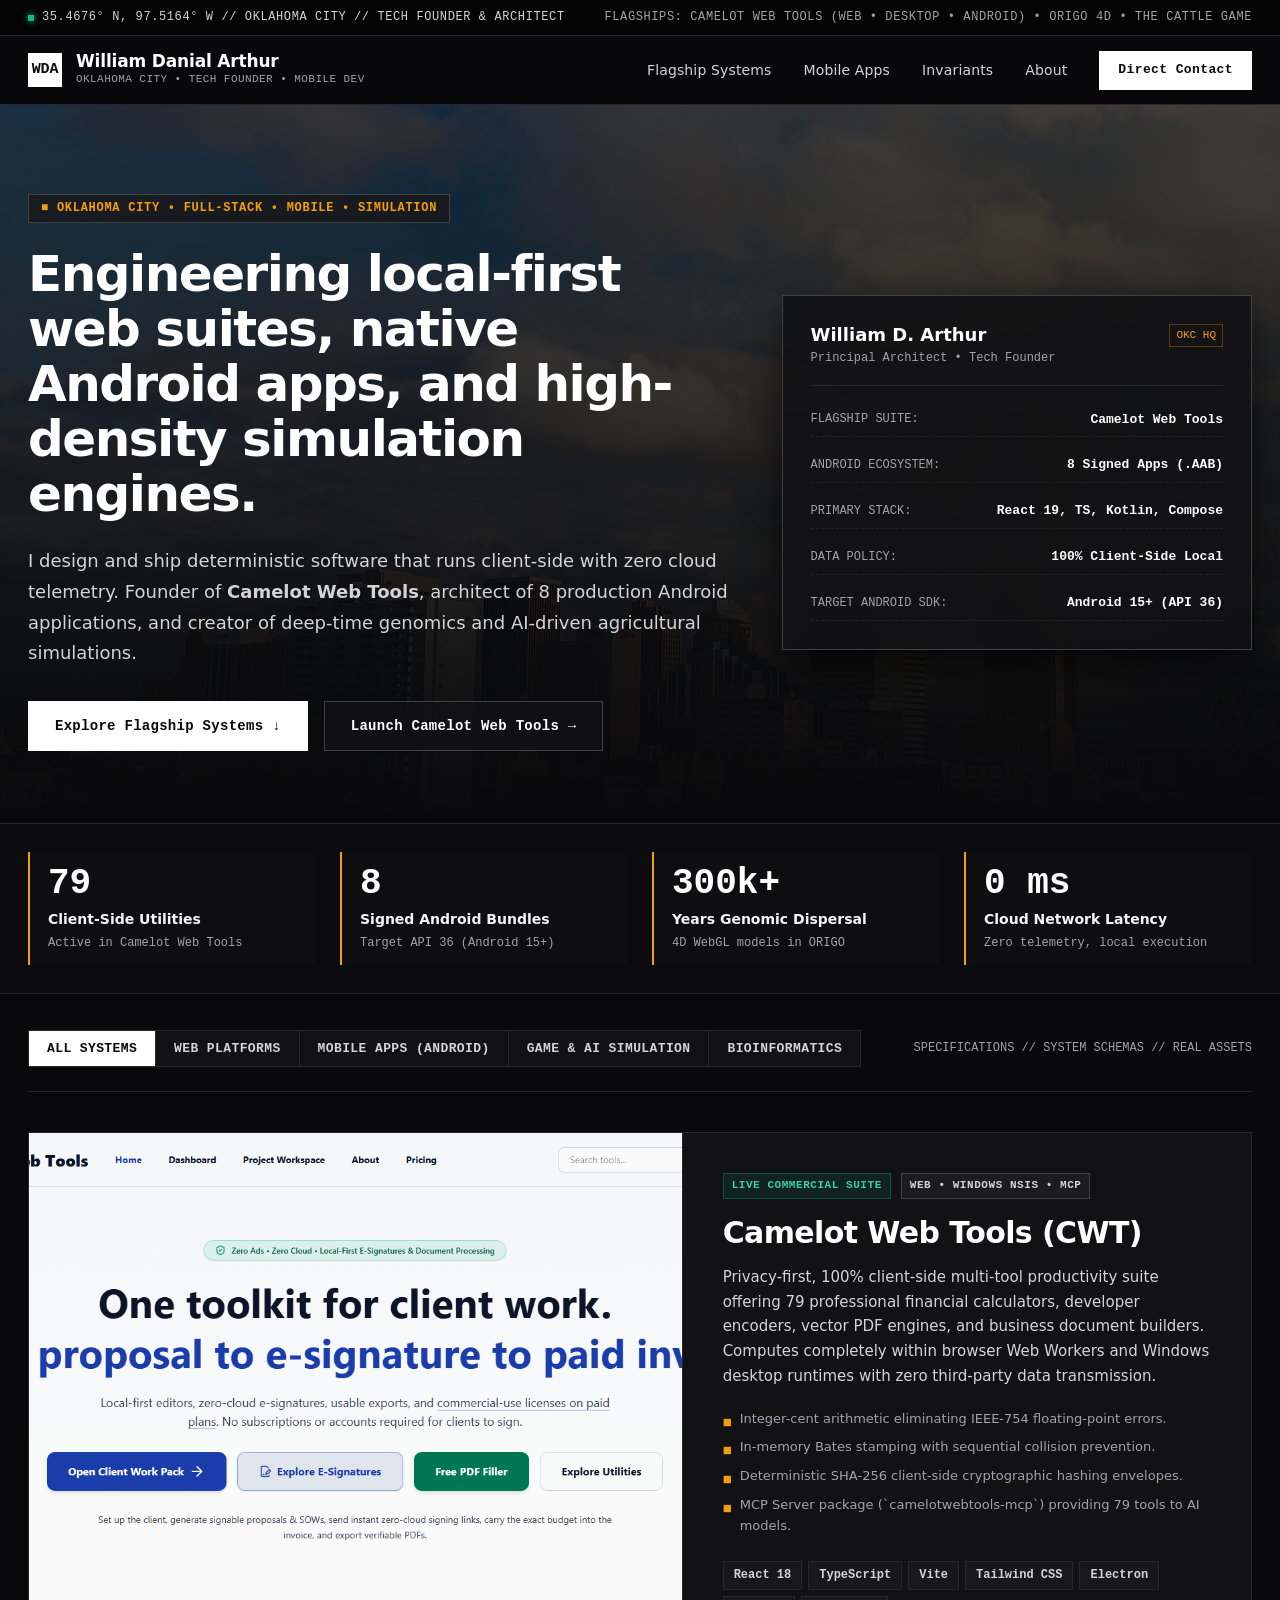
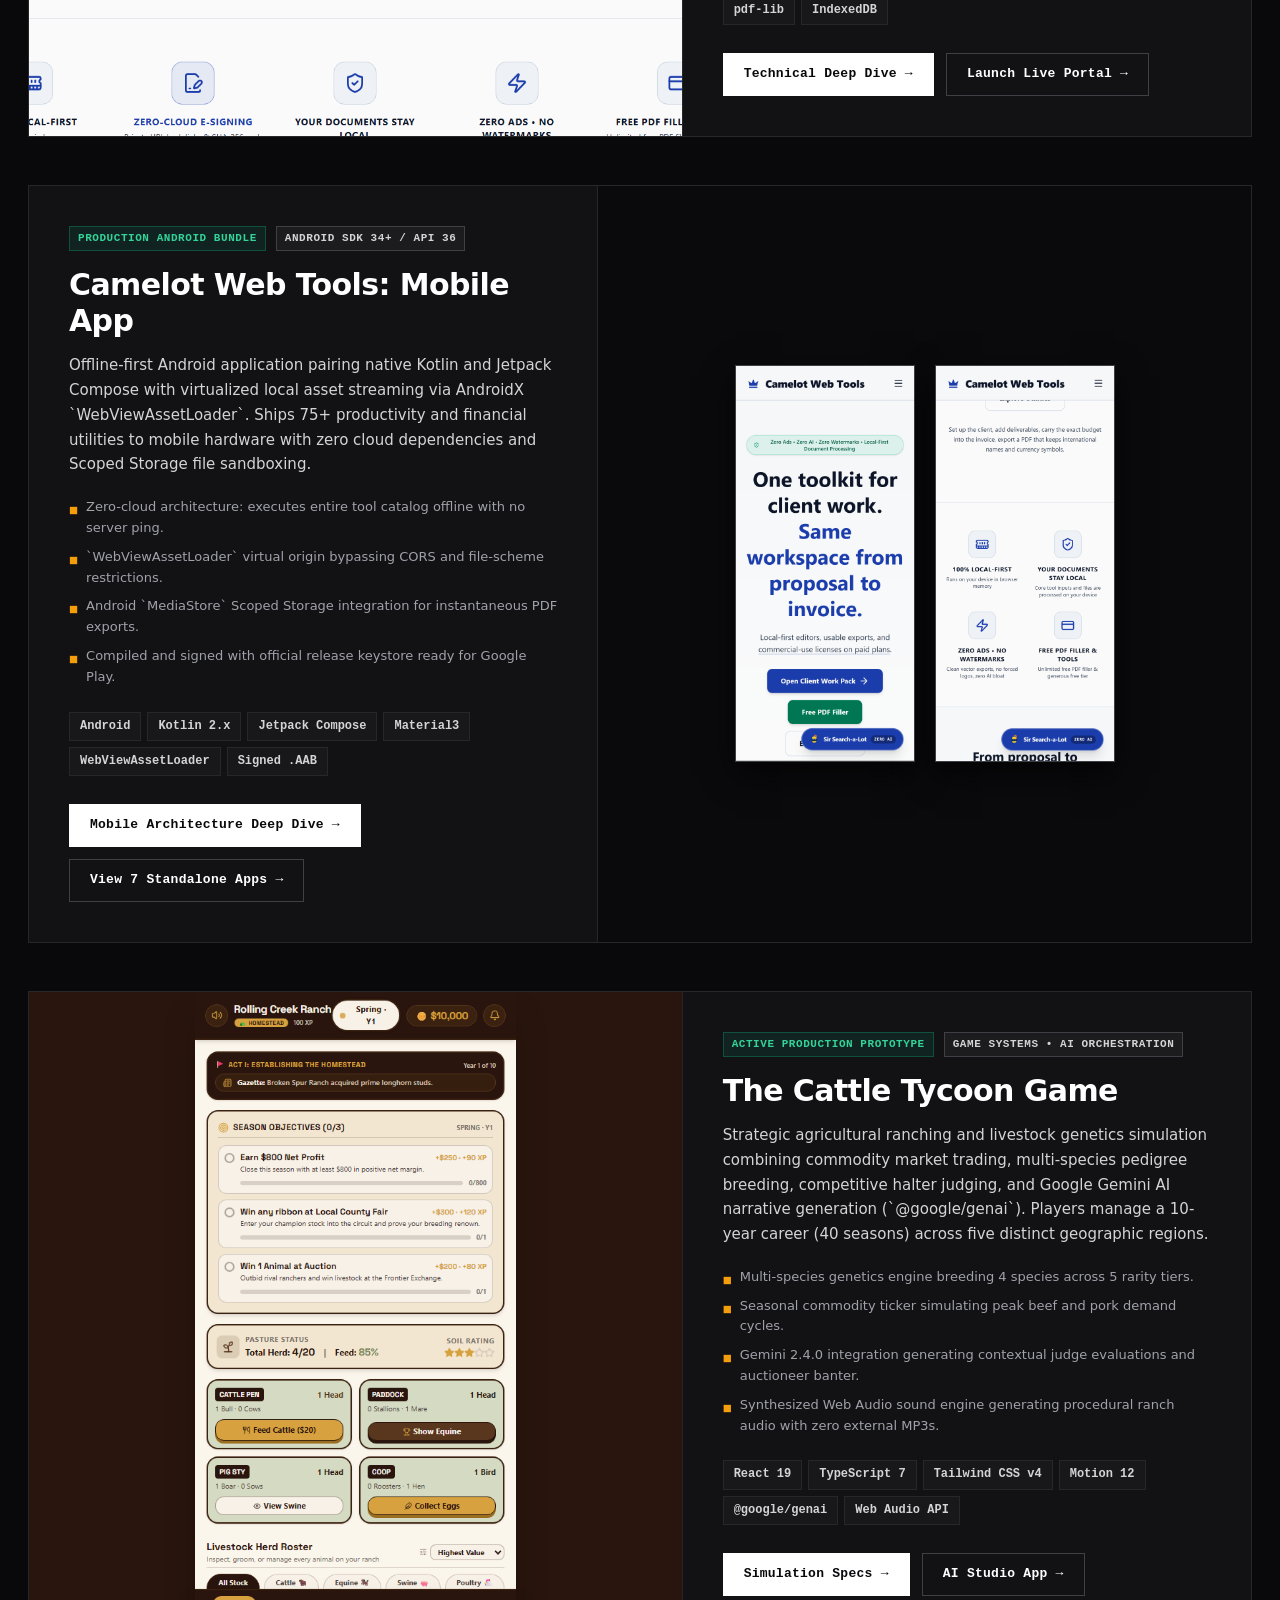
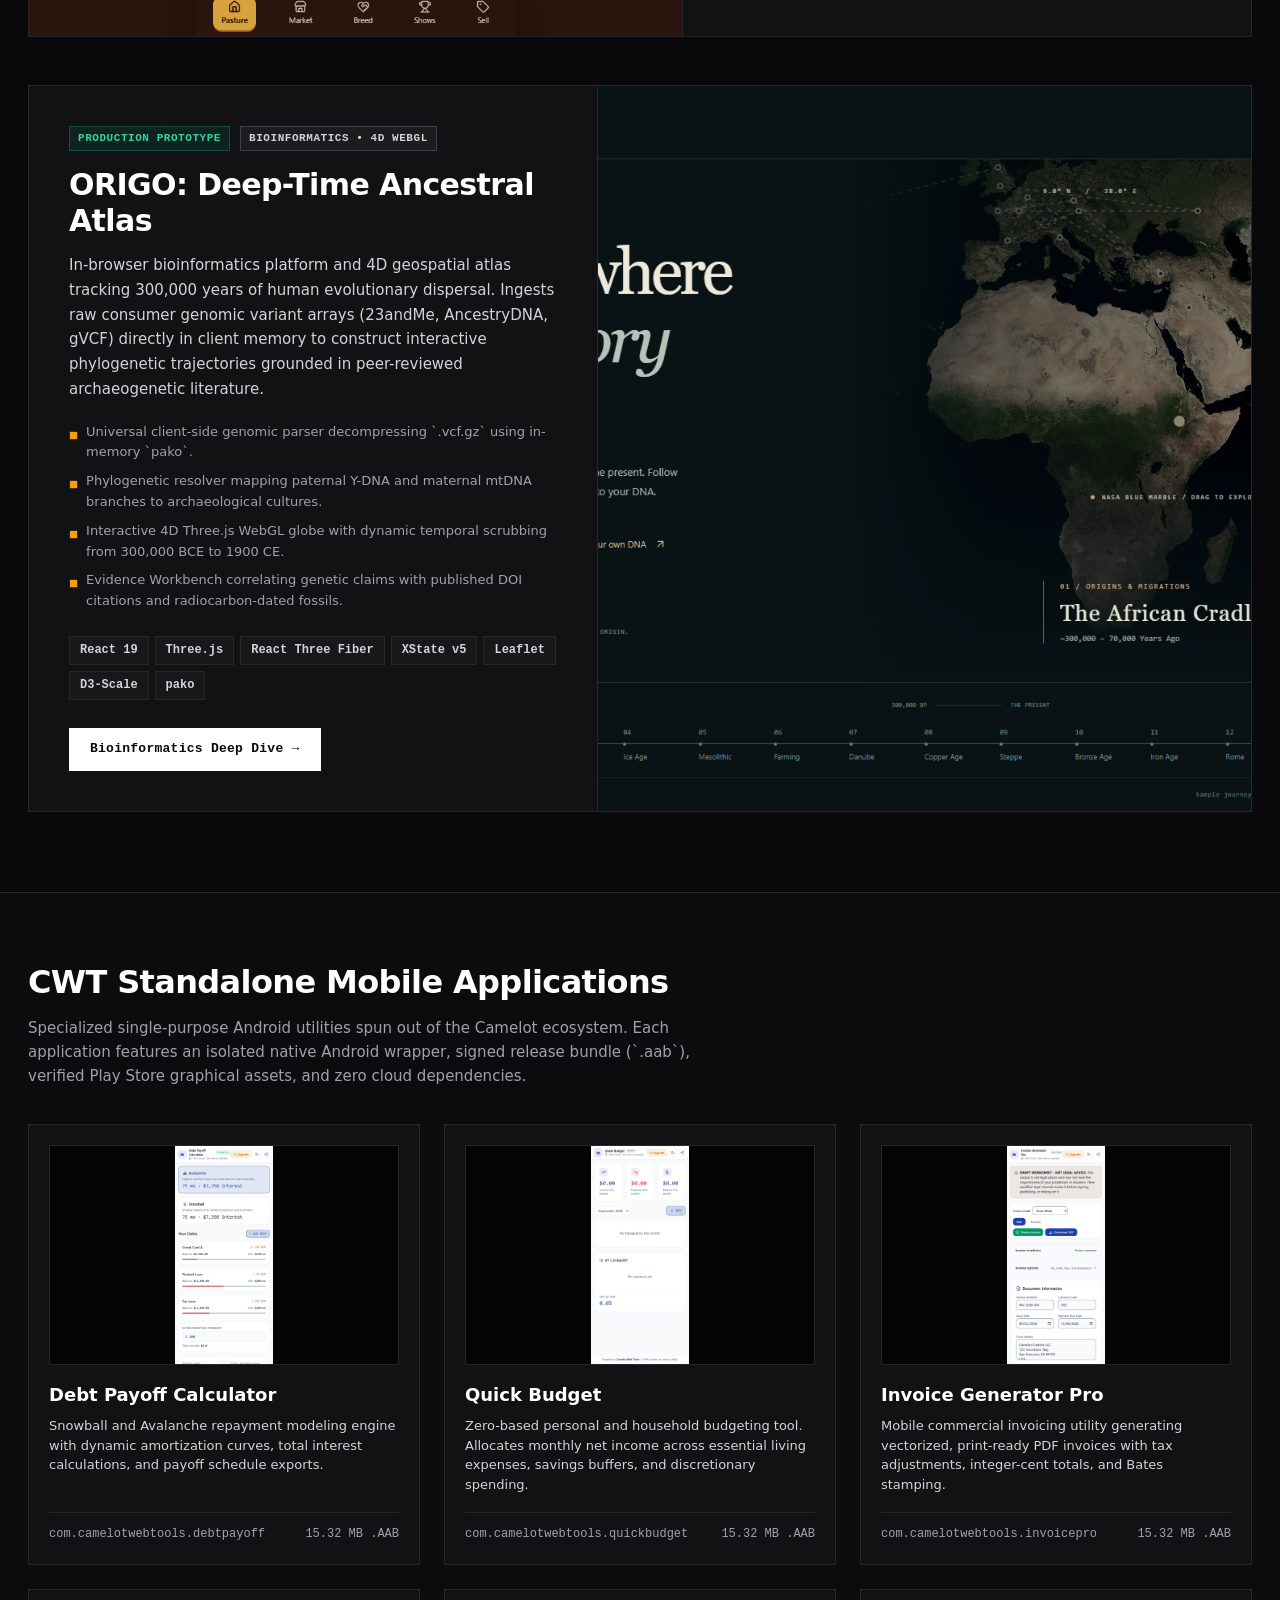
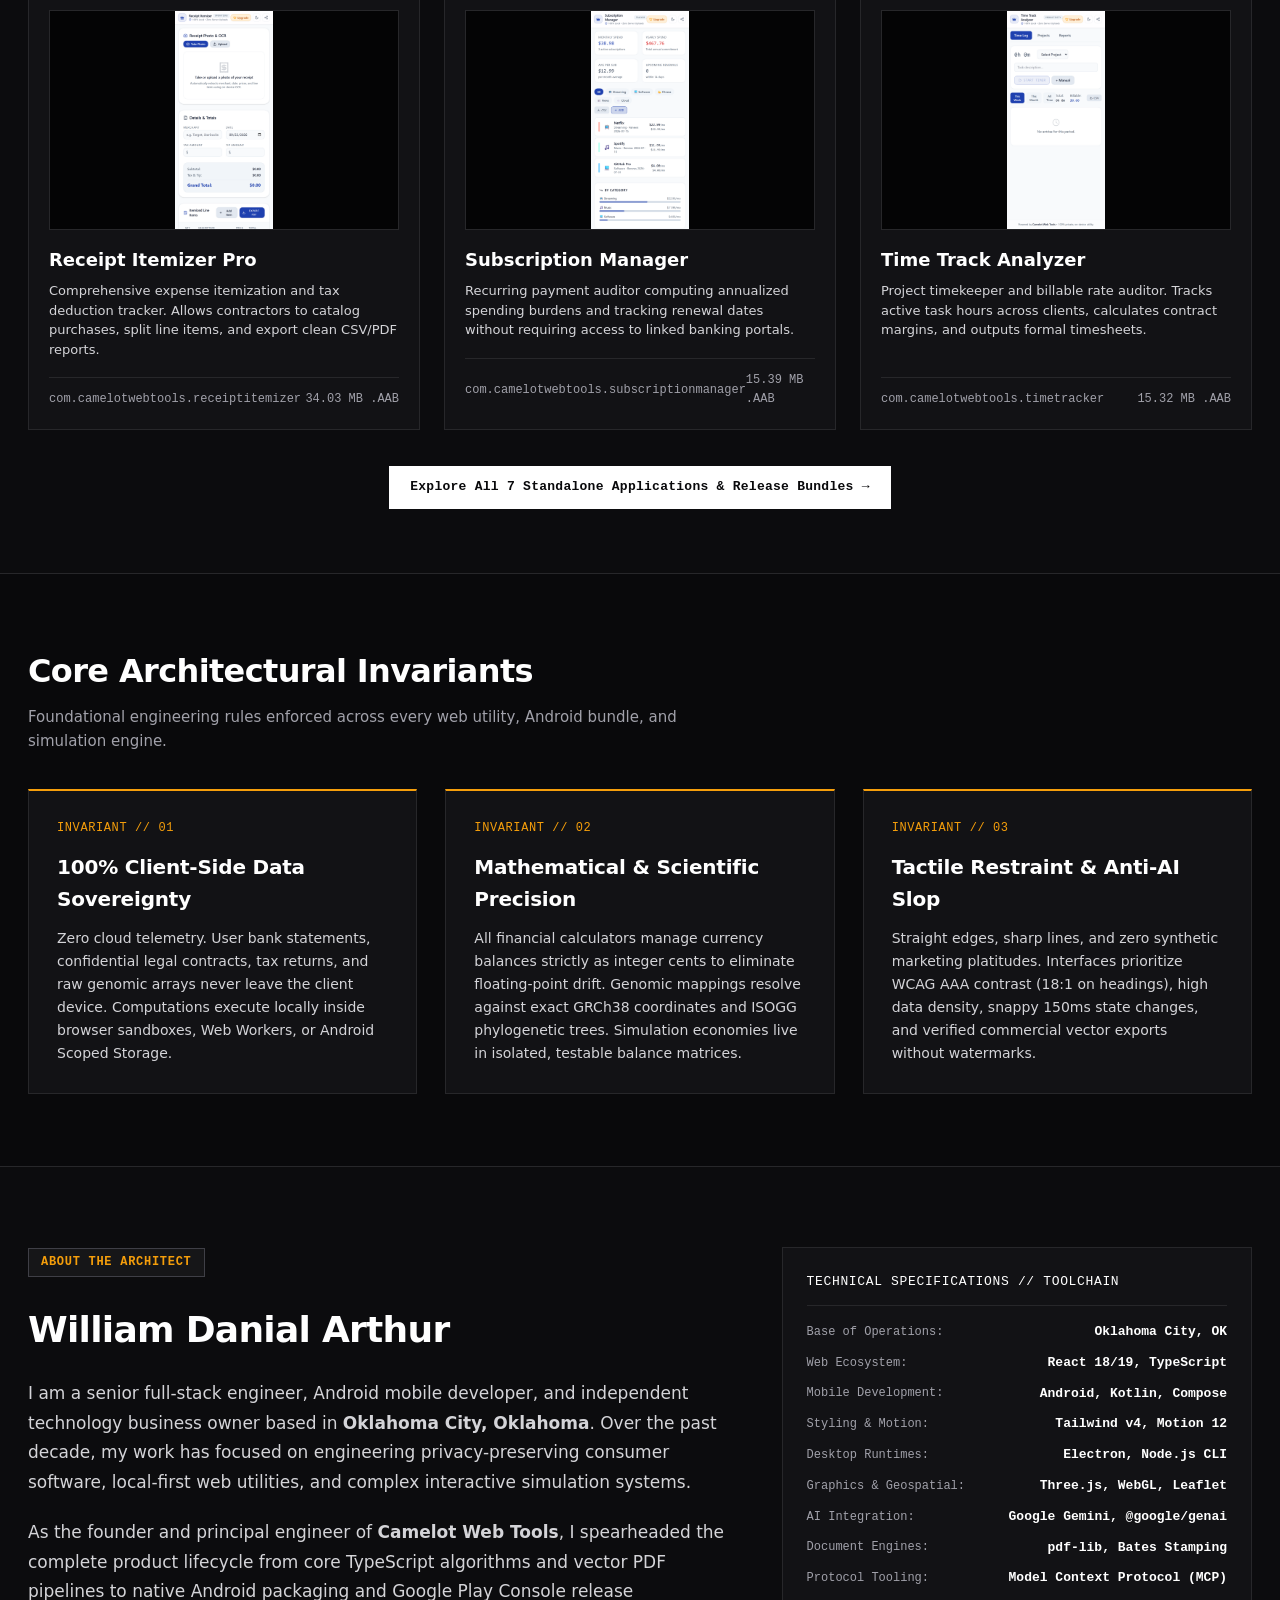
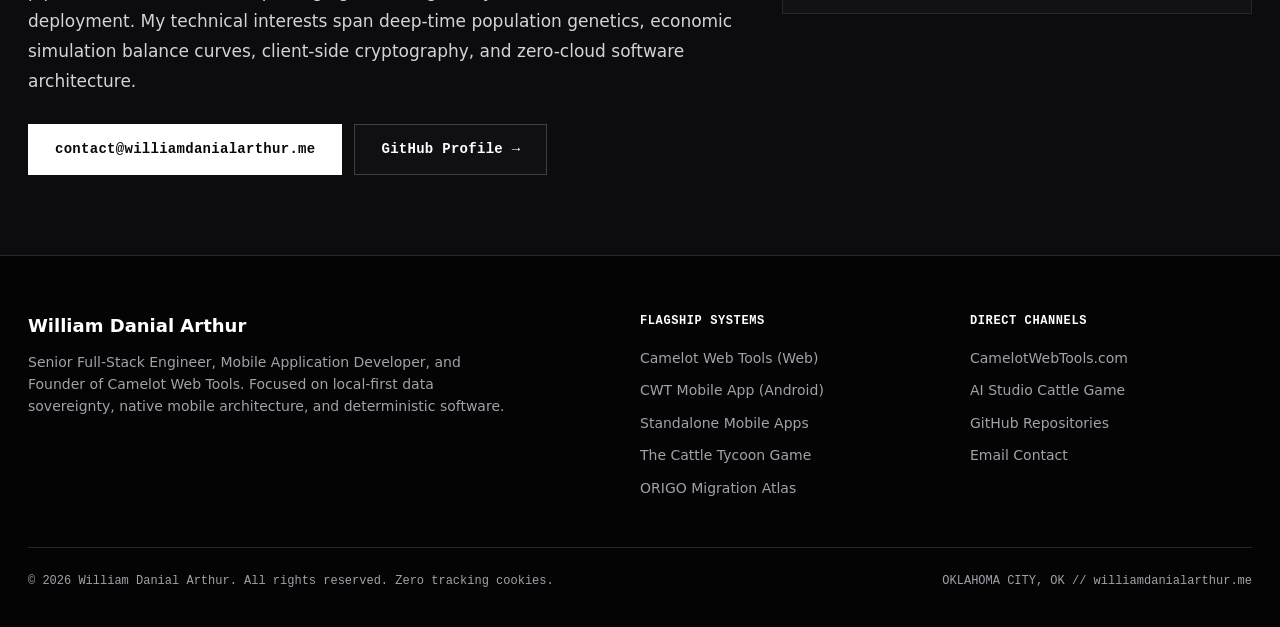
==== commit 7b4f3cfb: "Transform portfolio with straight-edge modern architecture and OKC skyline header" ====
--- a/index.html
+++ b/index.html
@@ -3,304 +3,307 @@
 <head>
   <meta charset="UTF-8" />
   <meta name="viewport" content="width=device-width, initial-scale=1.0" />
-  <title>William Danial Arthur | Senior Software Engineer &amp; Tech Founder</title>
-  <meta name="description" content="Portfolio of William Danial Arthur — Founder of Camelot Web Tools, Android Mobile App Developer, Game Systems Architect, and Bioinformatics Technologist." />
+  <meta http-equiv="Cache-Control" content="no-cache, no-store, must-revalidate" />
+  <meta http-equiv="Pragma" content="no-cache" />
+  <meta http-equiv="Expires" content="0" />
+  <title>William Danial Arthur | Tech Founder &bull; Mobile &amp; Systems Architect (OKC)</title>
+  <meta name="description" content="Portfolio of William Danial Arthur — Oklahoma City-based Tech Founder, Android Mobile Developer, Game Systems Architect, and Bioinformatics Technologist." />
   
-  <link rel="stylesheet" href="style.css" />
+  <link rel="stylesheet" href="style.css?v=2.2" />
   <link rel="icon" type="image/png" href="assets/images/cwt-app-icon.png">
 </head>
 <body>
 
-  <!-- Top Executive Status Bar -->
-  <aside class="exec-announcement-bar">
-    <div class="container announcement-inner">
-      <div class="announcement-item">
-        <span class="announcement-dot"></span>
-        <span>ACTIVE PORTFOLIO &bull; LOCAL-FIRST ARCHITECTURE</span>
-      </div>
-      <div class="announcement-item">
-        <span>CAMELOT WEB TOOLS (WEB &bull; DESKTOP &bull; ANDROID) &bull; ORIGO 4D &bull; THE CATTLE GAME</span>
+  <!-- Executive HUD Top Bar -->
+  <aside class="exec-hud-bar">
+    <div class="container hud-inner">
+      <div class="hud-coords">
+        <span class="status-beacon"></span>
+        <span>35.4676° N, 97.5164° W // OKLAHOMA CITY // TECH FOUNDER &amp; ARCHITECT</span>
+      </div>
+      <div>
+        <span>FLAGSHIPS: CAMELOT WEB TOOLS (WEB &bull; DESKTOP &bull; ANDROID) &bull; ORIGO 4D &bull; THE CATTLE GAME</span>
       </div>
     </div>
   </aside>
 
-  <!-- Sticky Site Navigation -->
+  <!-- Straight-Edge Site Navigation -->
   <header class="site-header">
     <div class="container nav-container">
       <a href="index.html" class="brand-group">
-        <div class="brand-badge">WDA</div>
+        <div class="brand-monogram">WDA</div>
         <div class="brand-text">
           <span class="brand-name">William Danial Arthur</span>
-          <span class="brand-sub">Software Architect &bull; Tech Founder &bull; Mobile Dev</span>
+          <span class="brand-sub">Oklahoma City &bull; Tech Founder &bull; Mobile Dev</span>
         </div>
       </a>
 
       <nav>
         <button class="mobile-menu-toggle" id="mobileMenuToggle" aria-label="Toggle navigation menu">&#9776;</button>
         <ul class="nav-links" id="navLinks">
-          <li><a href="#flagshipProjects" class="nav-link">Flagship Systems</a></li>
+          <li><a href="#flagshipSystems" class="nav-link">Flagship Systems</a></li>
           <li><a href="#standaloneApps" class="nav-link">Mobile Apps</a></li>
-          <li><a href="#architecture" class="nav-link">Architecture Invariants</a></li>
+          <li><a href="#architecture" class="nav-link">Invariants</a></li>
           <li><a href="#about" class="nav-link">About</a></li>
-          <li><a href="mailto:contact@williamdanialarthur.me" class="nav-btn">Direct Contact</a></li>
+          <li><a href="mailto:contact@williamdanialarthur.me" class="nav-cta">Direct Contact</a></li>
         </ul>
       </nav>
     </div>
   </header>
 
   <main>
-    <!-- Executive Hero Section -->
-    <section class="hero-section">
+    <!-- Hero Section with Oklahoma City Skyline Backdrop -->
+    <section class="hero-skyline-section">
       <div class="container hero-grid">
         <div class="hero-content">
-          <div class="hero-eyebrow">
-            <span>●</span> FOUNDER &bull; PRINCIPAL ARCHITECT &bull; MOBILE &amp; FULL-STACK
+          <div class="hero-location-badge">
+            <span>■</span> OKLAHOMA CITY &bull; FULL-STACK &bull; MOBILE &bull; SIMULATION
           </div>
           <h1 class="hero-title">
             Engineering local-first web suites, native Android apps, and high-density simulation engines.
           </h1>
           <p class="hero-lead">
-            I build deterministic, privacy-first software that runs client-side with zero cloud telemetry. Founder of <strong>Camelot Web Tools</strong>, architect of 8 production Android applications, and creator of deep-time genomics and AI-driven agricultural simulations.
+            I design and ship deterministic software that runs client-side with zero cloud telemetry. Founder of <strong>Camelot Web Tools</strong>, architect of 8 production Android applications, and creator of deep-time genomics and AI-driven agricultural simulations.
           </p>
           <div class="hero-actions">
-            <a href="#flagshipProjects" class="btn-primary">Explore Flagship Systems &darr;</a>
-            <a href="https://camelotwebtools.com" target="_blank" rel="noopener" class="btn-secondary">Launch Camelot Web Tools &rarr;</a>
-          </div>
-        </div>
-
-        <!-- Technical Spec Snapshot Card -->
-        <div class="hero-profile-card">
-          <div class="profile-card-header">
-            <div class="profile-avatar">W</div>
-            <div class="profile-meta">
+            <a href="#flagshipSystems" class="btn-solid">Explore Flagship Systems &darr;</a>
+            <a href="https://camelotwebtools.com" target="_blank" rel="noopener" class="btn-outline">Launch Camelot Web Tools &rarr;</a>
+          </div>
+        </div>
+
+        <!-- Linear Architect HUD Card -->
+        <div class="architect-hud-card">
+          <div class="hud-card-header">
+            <div>
               <h3>William D. Arthur</h3>
-              <p>Austin, Texas &bull; Tech Founder</p>
-            </div>
-          </div>
-          <ul class="profile-spec-list">
-            <li class="profile-spec-item">
-              <span class="spec-label">Flagship Venture:</span>
-              <span class="spec-val">Camelot Web Tools</span>
-            </li>
-            <li class="profile-spec-item">
-              <span class="spec-label">Mobile Production:</span>
-              <span class="spec-val">8 Signed Android Apps</span>
-            </li>
-            <li class="profile-spec-item">
-              <span class="spec-label">Primary Stack:</span>
-              <span class="spec-val">React, TS, Kotlin, Compose</span>
-            </li>
-            <li class="profile-spec-item">
-              <span class="spec-label">Data Policy:</span>
-              <span class="spec-val">100% Client-Side Local</span>
-            </li>
-            <li class="profile-spec-item">
-              <span class="spec-label">Target SDK:</span>
-              <span class="spec-val">Android 15+ (API 36)</span>
-            </li>
-          </ul>
+              <p>Principal Architect &bull; Tech Founder</p>
+            </div>
+            <span class="hud-id-tag">OKC HQ</span>
+          </div>
+          <div class="hud-stat-grid">
+            <div class="hud-stat-row">
+              <span class="hud-stat-k">Flagship Suite:</span>
+              <span class="hud-stat-v">Camelot Web Tools</span>
+            </div>
+            <div class="hud-stat-row">
+              <span class="hud-stat-k">Android Ecosystem:</span>
+              <span class="hud-stat-v">8 Signed Apps (.AAB)</span>
+            </div>
+            <div class="hud-stat-row">
+              <span class="hud-stat-k">Primary Stack:</span>
+              <span class="hud-stat-v">React 19, TS, Kotlin, Compose</span>
+            </div>
+            <div class="hud-stat-row">
+              <span class="hud-stat-k">Data Policy:</span>
+              <span class="hud-stat-v">100% Client-Side Local</span>
+            </div>
+            <div class="hud-stat-row">
+              <span class="hud-stat-k">Target Android SDK:</span>
+              <span class="hud-stat-v">Android 15+ (API 36)</span>
+            </div>
+          </div>
         </div>
       </div>
     </section>
 
-    <!-- High-Impact Live Metrics Section -->
-    <section class="metrics-section">
+    <!-- Metrics HUD Strip -->
+    <section class="metrics-strip">
       <div class="container">
-        <div class="metrics-grid">
-          <div class="metric-card">
-            <div class="metric-num">79</div>
-            <div class="metric-label">Client-Side Utilities</div>
-            <div class="metric-detail">Active in Camelot Web Tools</div>
-          </div>
-          <div class="metric-card">
-            <div class="metric-num">8</div>
-            <div class="metric-label">Signed Android Bundles</div>
-            <div class="metric-detail">Production .AAB builds for Google Play</div>
-          </div>
-          <div class="metric-card">
-            <div class="metric-num">300k+</div>
-            <div class="metric-label">Years of Genetic History</div>
-            <div class="metric-detail">4D WebGL dispersal models in ORIGO</div>
-          </div>
-          <div class="metric-card">
-            <div class="metric-num">0 ms</div>
-            <div class="metric-label">Cloud Network Latency</div>
-            <div class="metric-detail">Local execution, zero cookies, zero telemetry</div>
+        <div class="metrics-linear-grid">
+          <div class="linear-metric-box">
+            <div class="metric-number">79</div>
+            <div class="metric-title">Client-Side Utilities</div>
+            <div class="metric-subtitle">Active in Camelot Web Tools</div>
+          </div>
+          <div class="linear-metric-box">
+            <div class="metric-number">8</div>
+            <div class="metric-title">Signed Android Bundles</div>
+            <div class="metric-subtitle">Target API 36 (Android 15+)</div>
+          </div>
+          <div class="linear-metric-box">
+            <div class="metric-number">300k+</div>
+            <div class="metric-title">Years Genomic Dispersal</div>
+            <div class="metric-subtitle">4D WebGL models in ORIGO</div>
+          </div>
+          <div class="linear-metric-box">
+            <div class="metric-number">0 ms</div>
+            <div class="metric-title">Cloud Network Latency</div>
+            <div class="metric-subtitle">Zero telemetry, local execution</div>
           </div>
         </div>
       </div>
     </section>
 
-    <!-- Flagship Systems & Project Archive -->
-    <section class="container" id="flagshipProjects" style="padding-top: 56px;">
+    <!-- Flagship Systems & Archive -->
+    <section class="container" id="flagshipSystems">
       
-      <!-- Filter Bar -->
-      <div class="filter-bar">
-        <div class="filter-group">
-          <button class="filter-btn active" data-filter="all">All Projects</button>
+      <!-- Filter Shelf -->
+      <div class="filter-shelf">
+        <div class="filter-button-group">
+          <button class="filter-btn active" data-filter="all">All Systems</button>
           <button class="filter-btn" data-filter="web">Web Platforms</button>
           <button class="filter-btn" data-filter="mobile">Mobile Apps (Android)</button>
           <button class="filter-btn" data-filter="simulation">Game &amp; AI Simulation</button>
           <button class="filter-btn" data-filter="bio">Bioinformatics</button>
         </div>
-        <div class="section-tagline">
-          SPECIFICATIONS &bull; ARCHITECTURAL SCHEMAS &bull; REAL ASSETS
-        </div>
-      </div>
-
-      <!-- Flagship Projects Grid -->
-      <div class="flagship-grid">
-
-        <!-- PROJECT 1: CAMELOT WEB TOOLS (WEB & DESKTOP) -->
-        <article class="project-card" data-category="web">
-          <div class="project-media-col">
+        <div class="shelf-meta">
+          SPECIFICATIONS // SYSTEM SCHEMAS // REAL ASSETS
+        </div>
+      </div>
+
+      <!-- Flagship Projects Column -->
+      <div class="flagship-column">
+
+        <!-- PROJECT 1: CAMELOT WEB TOOLS -->
+        <article class="architect-card" data-category="web">
+          <div class="card-media-panel">
             <img src="assets/images/cwt-desktop-real.png" alt="Camelot Web Tools Live Web Application Screenshot" loading="lazy" />
           </div>
-          <div class="project-info-col">
+          <div class="card-details-panel">
             <div>
-              <div class="project-badge-row">
-                <span class="badge badge-live">Live Commercial Suite</span>
-                <span class="badge badge-platform">Web &bull; Desktop NSIS</span>
-              </div>
-              <h2 class="project-title">Camelot Web Tools (CWT)</h2>
-              <p class="project-description">
+              <div class="card-status-strip">
+                <span class="sharp-tag tag-status-live">Live Commercial Suite</span>
+                <span class="sharp-tag tag-arch">Web &bull; Windows NSIS &bull; MCP</span>
+              </div>
+              <h2 class="card-heading">Camelot Web Tools (CWT)</h2>
+              <p class="card-paragraph">
                 Privacy-first, 100% client-side multi-tool productivity suite offering 79 professional financial calculators, developer encoders, vector PDF engines, and business document builders. Computes completely within browser Web Workers and Windows desktop runtimes with zero third-party data transmission.
               </p>
-              <ul class="project-highlights">
+              <ul class="card-spec-bullets">
                 <li>Integer-cent arithmetic eliminating IEEE-754 floating-point errors.</li>
-                <li>In-memory Bates stamping with millisecond collision prevention.</li>
+                <li>In-memory Bates stamping with sequential collision prevention.</li>
                 <li>Deterministic SHA-256 client-side cryptographic hashing envelopes.</li>
                 <li>MCP Server package (`camelotwebtools-mcp`) providing 79 tools to AI models.</li>
               </ul>
-              <div class="tech-tags">
-                <span class="tech-tag">React 18</span>
-                <span class="tech-tag">TypeScript</span>
-                <span class="tech-tag">Vite</span>
-                <span class="tech-tag">Tailwind CSS</span>
-                <span class="tech-tag">Electron</span>
-                <span class="tech-tag">pdf-lib</span>
-                <span class="tech-tag">IndexedDB</span>
-              </div>
-            </div>
-            <div class="project-actions">
-              <a href="cwt.html" class="action-link-primary">Technical Deep Dive &rarr;</a>
-              <a href="https://camelotwebtools.com" target="_blank" rel="noopener" class="action-link-secondary">Launch Live Portal &rarr;</a>
+              <div class="card-tech-chips">
+                <span class="tech-chip">React 18</span>
+                <span class="tech-chip">TypeScript</span>
+                <span class="tech-chip">Vite</span>
+                <span class="tech-chip">Tailwind CSS</span>
+                <span class="tech-chip">Electron</span>
+                <span class="tech-chip">pdf-lib</span>
+                <span class="tech-chip">IndexedDB</span>
+              </div>
+            </div>
+            <div class="card-action-bar">
+              <a href="cwt.html" class="action-btn-sharp">Technical Deep Dive &rarr;</a>
+              <a href="https://camelotwebtools.com" target="_blank" rel="noopener" class="action-btn-outline">Launch Live Portal &rarr;</a>
             </div>
           </div>
         </article>
 
         <!-- PROJECT 2: CWT MOBILE APP -->
-        <article class="project-card featured-reverse" data-category="mobile">
-          <div class="project-media-col phone-preview-layout">
-            <div class="phone-mock-frame">
+        <article class="architect-card reverse" data-category="mobile">
+          <div class="card-media-panel phone-dual-layout">
+            <div class="sharp-phone-frame">
               <img src="assets/images/cwt-mobile-hub.png" alt="CWT Mobile Hub Android Screen" loading="lazy" />
             </div>
-            <div class="phone-mock-frame">
+            <div class="sharp-phone-frame">
               <img src="assets/images/cwt-mobile-finance.png" alt="CWT Mobile Financial Suite Android Screen" loading="lazy" />
             </div>
           </div>
-          <div class="project-info-col">
+          <div class="card-details-panel">
             <div>
-              <div class="project-badge-row">
-                <span class="badge badge-live">Production Android Bundle</span>
-                <span class="badge badge-platform">Android SDK 34+ / API 36</span>
-              </div>
-              <h2 class="project-title">Camelot Web Tools: Mobile App</h2>
-              <p class="project-description">
+              <div class="card-status-strip">
+                <span class="sharp-tag tag-status-live">Production Android Bundle</span>
+                <span class="sharp-tag tag-arch">Android SDK 34+ / API 36</span>
+              </div>
+              <h2 class="card-heading">Camelot Web Tools: Mobile App</h2>
+              <p class="card-paragraph">
                 Offline-first Android application pairing native Kotlin and Jetpack Compose with virtualized local asset streaming via AndroidX `WebViewAssetLoader`. Ships 75+ productivity and financial utilities to mobile hardware with zero cloud dependencies and Scoped Storage file sandboxing.
               </p>
-              <ul class="project-highlights">
+              <ul class="card-spec-bullets">
                 <li>Zero-cloud architecture: executes entire tool catalog offline with no server ping.</li>
                 <li>`WebViewAssetLoader` virtual origin bypassing CORS and file-scheme restrictions.</li>
                 <li>Android `MediaStore` Scoped Storage integration for instantaneous PDF exports.</li>
                 <li>Compiled and signed with official release keystore ready for Google Play.</li>
               </ul>
-              <div class="tech-tags">
-                <span class="tech-tag">Android</span>
-                <span class="tech-tag">Kotlin 2.x</span>
-                <span class="tech-tag">Jetpack Compose</span>
-                <span class="tech-tag">Material3</span>
-                <span class="tech-tag">WebViewAssetLoader</span>
-                <span class="tech-tag">Signed .AAB</span>
-              </div>
-            </div>
-            <div class="project-actions">
-              <a href="cwt-mobile.html" class="action-link-primary">Mobile Architecture Deep Dive &rarr;</a>
-              <a href="cwt-standalone-apps.html" class="action-link-secondary">View 7 Standalone Apps &rarr;</a>
+              <div class="card-tech-chips">
+                <span class="tech-chip">Android</span>
+                <span class="tech-chip">Kotlin 2.x</span>
+                <span class="tech-chip">Jetpack Compose</span>
+                <span class="tech-chip">Material3</span>
+                <span class="tech-chip">WebViewAssetLoader</span>
+                <span class="tech-chip">Signed .AAB</span>
+              </div>
+            </div>
+            <div class="card-action-bar">
+              <a href="cwt-mobile.html" class="action-btn-sharp">Mobile Architecture Deep Dive &rarr;</a>
+              <a href="cwt-standalone-apps.html" class="action-btn-outline">View 7 Standalone Apps &rarr;</a>
             </div>
           </div>
         </article>
 
         <!-- PROJECT 3: THE CATTLE TYCOON GAME -->
-        <article class="project-card" data-category="simulation">
-          <div class="project-media-col">
+        <article class="architect-card" data-category="simulation">
+          <div class="card-media-panel">
             <img src="assets/images/cattle-tycoon-real.png" alt="The Cattle Game Livestock Simulation Screenshot" loading="lazy" />
           </div>
-          <div class="project-info-col">
+          <div class="card-details-panel">
             <div>
-              <div class="project-badge-row">
-                <span class="badge badge-live">Active Production Prototype</span>
-                <span class="badge badge-platform">Game Systems &bull; AI Orchestration</span>
-              </div>
-              <h2 class="project-title">The Cattle Tycoon Game</h2>
-              <p class="project-description">
+              <div class="card-status-strip">
+                <span class="sharp-tag tag-status-live">Active Production Prototype</span>
+                <span class="sharp-tag tag-arch">Game Systems &bull; AI Orchestration</span>
+              </div>
+              <h2 class="card-heading">The Cattle Tycoon Game</h2>
+              <p class="card-paragraph">
                 Strategic agricultural ranching and livestock genetics simulation combining commodity market trading, multi-species pedigree breeding, competitive halter judging, and Google Gemini AI narrative generation (`@google/genai`). Players manage a 10-year career (40 seasons) across five distinct geographic regions.
               </p>
-              <ul class="project-highlights">
+              <ul class="card-spec-bullets">
                 <li>Multi-species genetics engine breeding 4 species across 5 rarity tiers.</li>
                 <li>Seasonal commodity ticker simulating peak beef and pork demand cycles.</li>
                 <li>Gemini 2.4.0 integration generating contextual judge evaluations and auctioneer banter.</li>
                 <li>Synthesized Web Audio sound engine generating procedural ranch audio with zero external MP3s.</li>
               </ul>
-              <div class="tech-tags">
-                <span class="tech-tag">React 19</span>
-                <span class="tech-tag">TypeScript 7</span>
-                <span class="tech-tag">Tailwind CSS v4</span>
-                <span class="tech-tag">Motion 12</span>
-                <span class="tech-tag">@google/genai</span>
-                <span class="tech-tag">Web Audio API</span>
-              </div>
-            </div>
-            <div class="project-actions">
-              <a href="cattle-tycoon.html" class="action-link-primary">Simulation Specs &rarr;</a>
-              <a href="https://ai.studio/apps/f34d9689-c2cc-42dc-b42c-600ed9680d95" target="_blank" rel="noopener" class="action-link-secondary">AI Studio App &rarr;</a>
+              <div class="card-tech-chips">
+                <span class="tech-chip">React 19</span>
+                <span class="tech-chip">TypeScript 7</span>
+                <span class="tech-chip">Tailwind CSS v4</span>
+                <span class="tech-chip">Motion 12</span>
+                <span class="tech-chip">@google/genai</span>
+                <span class="tech-chip">Web Audio API</span>
+              </div>
+            </div>
+            <div class="card-action-bar">
+              <a href="cattle-tycoon.html" class="action-btn-sharp">Simulation Specs &rarr;</a>
+              <a href="https://ai.studio/apps/f34d9689-c2cc-42dc-b42c-600ed9680d95" target="_blank" rel="noopener" class="action-btn-outline">AI Studio App &rarr;</a>
             </div>
           </div>
         </article>
 
         <!-- PROJECT 4: ORIGO BIOINFORMATICS ATLAS -->
-        <article class="project-card featured-reverse" data-category="bio">
-          <div class="project-media-col">
+        <article class="architect-card reverse" data-category="bio">
+          <div class="card-media-panel">
             <img src="assets/images/origo-real.png" alt="ORIGO 4D WebGL Population Dispersal Atlas Screenshot" loading="lazy" />
           </div>
-          <div class="project-info-col">
+          <div class="card-details-panel">
             <div>
-              <div class="project-badge-row">
-                <span class="badge badge-live">Production Prototype</span>
-                <span class="badge badge-platform">Bioinformatics &bull; 4D WebGL</span>
-              </div>
-              <h2 class="project-title">ORIGO: Deep-Time Ancestral Atlas</h2>
-              <p class="project-description">
+              <div class="card-status-strip">
+                <span class="sharp-tag tag-status-live">Production Prototype</span>
+                <span class="sharp-tag tag-arch">Bioinformatics &bull; 4D WebGL</span>
+              </div>
+              <h2 class="card-heading">ORIGO: Deep-Time Ancestral Atlas</h2>
+              <p class="card-paragraph">
                 In-browser bioinformatics platform and 4D geospatial atlas tracking 300,000 years of human evolutionary dispersal. Ingests raw consumer genomic variant arrays (23andMe, AncestryDNA, gVCF) directly in client memory to construct interactive phylogenetic trajectories grounded in peer-reviewed archaeogenetic literature.
               </p>
-              <ul class="project-highlights">
+              <ul class="card-spec-bullets">
                 <li>Universal client-side genomic parser decompressing `.vcf.gz` using in-memory `pako`.</li>
                 <li>Phylogenetic resolver mapping paternal Y-DNA and maternal mtDNA branches to archaeological cultures.</li>
                 <li>Interactive 4D Three.js WebGL globe with dynamic temporal scrubbing from 300,000 BCE to 1900 CE.</li>
                 <li>Evidence Workbench correlating genetic claims with published DOI citations and radiocarbon-dated fossils.</li>
               </ul>
-              <div class="tech-tags">
-                <span class="tech-tag">React 19</span>
-                <span class="tech-tag">Three.js</span>
-                <span class="tech-tag">React Three Fiber</span>
-                <span class="tech-tag">XState v5</span>
-                <span class="tech-tag">Leaflet</span>
-                <span class="tech-tag">D3-Scale</span>
-                <span class="tech-tag">pako</span>
-              </div>
-            </div>
-            <div class="project-actions">
-              <a href="origo.html" class="action-link-primary">Bioinformatics Deep Dive &rarr;</a>
+              <div class="card-tech-chips">
+                <span class="tech-chip">React 19</span>
+                <span class="tech-chip">Three.js</span>
+                <span class="tech-chip">React Three Fiber</span>
+                <span class="tech-chip">XState v5</span>
+                <span class="tech-chip">Leaflet</span>
+                <span class="tech-chip">D3-Scale</span>
+                <span class="tech-chip">pako</span>
+              </div>
+            </div>
+            <div class="card-action-bar">
+              <a href="origo.html" class="action-btn-sharp">Bioinformatics Deep Dive &rarr;</a>
             </div>
           </div>
         </article>
@@ -309,102 +312,102 @@
     </section>
 
     <!-- CWT Standalone Android Mobile Suite -->
-    <section class="compact-section" id="standaloneApps">
+    <section class="standalone-catalog-section" id="standaloneApps">
       <div class="container">
-        <div class="section-header-block">
+        <div class="section-title-strip">
           <h2>CWT Standalone Mobile Applications</h2>
           <p>
             Specialized single-purpose Android utilities spun out of the Camelot ecosystem. Each application features an isolated native Android wrapper, signed release bundle (`.aab`), verified Play Store graphical assets, and zero cloud dependencies.
           </p>
         </div>
 
-        <div class="standalones-grid">
+        <div class="sharp-catalog-grid">
 
           <!-- Standalone 1: Debt Payoff -->
-          <article class="standalone-card" data-category="mobile">
-            <div class="standalone-thumb-box">
+          <article class="sharp-app-card" data-category="mobile">
+            <div class="sharp-thumb-container">
               <img src="assets/images/cwt-standalone-debt.png" alt="Debt Payoff Calculator Android Screen" loading="lazy" />
             </div>
-            <h3 class="standalone-title">Debt Payoff Calculator</h3>
-            <p class="standalone-desc">
+            <h3 class="sharp-app-title">Debt Payoff Calculator</h3>
+            <p class="sharp-app-desc">
               Snowball and Avalanche repayment modeling engine with dynamic amortization curves, total interest calculations, and payoff schedule exports.
             </p>
-            <div class="standalone-specs">
+            <div class="sharp-app-footer">
               <span>com.camelotwebtools.debtpayoff</span>
               <span>15.32 MB .AAB</span>
             </div>
           </article>
 
           <!-- Standalone 2: Quick Budget -->
-          <article class="standalone-card" data-category="mobile">
-            <div class="standalone-thumb-box">
+          <article class="sharp-app-card" data-category="mobile">
+            <div class="sharp-thumb-container">
               <img src="assets/images/cwt-standalone-budget.png" alt="Quick Budget Android Screen" loading="lazy" />
             </div>
-            <h3 class="standalone-title">Quick Budget</h3>
-            <p class="standalone-desc">
-              Zero-based budgeting utility with category allocations, variable expense pacing, and local storage persistence without linking bank credentials.
-            </p>
-            <div class="standalone-specs">
+            <h3 class="sharp-app-title">Quick Budget</h3>
+            <p class="sharp-app-desc">
+              Zero-based personal and household budgeting tool. Allocates monthly net income across essential living expenses, savings buffers, and discretionary spending.
+            </p>
+            <div class="sharp-app-footer">
               <span>com.camelotwebtools.quickbudget</span>
               <span>15.32 MB .AAB</span>
             </div>
           </article>
 
           <!-- Standalone 3: Invoice Generator Pro -->
-          <article class="standalone-card" data-category="mobile">
-            <div class="standalone-thumb-box">
+          <article class="sharp-app-card" data-category="mobile">
+            <div class="sharp-thumb-container">
               <img src="assets/images/cwt-standalone-invoice.png" alt="Invoice Generator Pro Android Screen" loading="lazy" />
             </div>
-            <h3 class="standalone-title">Invoice Generator Pro</h3>
-            <p class="standalone-desc">
-              Commercial invoice builder generating professional vector PDFs with tax adjustments, integer-cent totals, custom logos, and Bates page numbering.
-            </p>
-            <div class="standalone-specs">
+            <h3 class="sharp-app-title">Invoice Generator Pro</h3>
+            <p class="sharp-app-desc">
+              Mobile commercial invoicing utility generating vectorized, print-ready PDF invoices with tax adjustments, integer-cent totals, and Bates stamping.
+            </p>
+            <div class="sharp-app-footer">
               <span>com.camelotwebtools.invoicepro</span>
               <span>15.32 MB .AAB</span>
             </div>
           </article>
 
           <!-- Standalone 4: Receipt Itemizer Pro -->
-          <article class="standalone-card" data-category="mobile">
-            <div class="standalone-thumb-box">
+          <article class="sharp-app-card" data-category="mobile">
+            <div class="sharp-thumb-container">
               <img src="assets/images/cwt-standalone-receipt.png" alt="Receipt Itemizer Pro Android Screen" loading="lazy" />
             </div>
-            <h3 class="standalone-title">Receipt Itemizer Pro</h3>
-            <p class="standalone-desc">
-              Expense categorization engine with multi-item splitting, tax breakdown calculations, and clean tabular CSV/PDF report generation.
-            </p>
-            <div class="standalone-specs">
+            <h3 class="sharp-app-title">Receipt Itemizer Pro</h3>
+            <p class="sharp-app-desc">
+              Comprehensive expense itemization and tax deduction tracker. Allows contractors to catalog purchases, split line items, and export clean CSV/PDF reports.
+            </p>
+            <div class="sharp-app-footer">
               <span>com.camelotwebtools.receiptitemizer</span>
               <span>34.03 MB .AAB</span>
             </div>
           </article>
 
           <!-- Standalone 5: Subscription Manager -->
-          <article class="standalone-card" data-category="mobile">
-            <div class="standalone-thumb-box">
+          <article class="sharp-app-card" data-category="mobile">
+            <div class="sharp-thumb-container">
               <img src="assets/images/cwt-standalone-subscription.png" alt="Subscription Manager Android Screen" loading="lazy" />
             </div>
-            <h3 class="standalone-title">Subscription Manager</h3>
-            <p class="standalone-desc">
-              Recurring payment audit tool calculating annual burn rates, renewal notification timelines, and monthly spending distributions.
-            </p>
-            <div class="standalone-specs">
+            <h3 class="sharp-app-title">Subscription Manager</h3>
+            <p class="sharp-app-desc">
+              Recurring payment auditor computing annualized spending burdens and tracking renewal dates without requiring access to linked banking portals.
+            </p>
+            <div class="sharp-app-footer">
               <span>com.camelotwebtools.subscriptionmanager</span>
               <span>15.39 MB .AAB</span>
             </div>
           </article>
 
           <!-- Standalone 6: Time Track Analyzer -->
-          <article class="standalone-card" data-category="mobile">
-            <div class="standalone-thumb-box">
+          <article class="sharp-app-card" data-category="mobile">
+            <div class="sharp-thumb-container">
               <img src="assets/images/cwt-standalone-timetrack.png" alt="Time Track Analyzer Android Screen" loading="lazy" />
             </div>
-            <h3 class="standalone-title">Time Track Analyzer</h3>
-            <p class="standalone-desc">
-              Freelancer and contractor hour tracking utility calculating billable totals, project task breakdowns, and timesheet PDF summaries.
-            </p>
-            <div class="standalone-specs">
+            <h3 class="sharp-app-title">Time Track Analyzer</h3>
+            <p class="sharp-app-desc">
+              Project timekeeper and billable rate auditor. Tracks active task hours across clients, calculates contract margins, and outputs formal timesheets.
+            </p>
+            <div class="sharp-app-footer">
               <span>com.camelotwebtools.timetracker</span>
               <span>15.32 MB .AAB</span>
             </div>
@@ -412,46 +415,46 @@
 
         </div>
 
-        <div style="margin-top: 32px; text-align: center;">
-          <a href="cwt-standalone-apps.html" class="action-link-primary">
+        <div style="margin-top: 36px; text-align: center;">
+          <a href="cwt-standalone-apps.html" class="action-btn-sharp">
             Explore All 7 Standalone Applications &amp; Release Bundles &rarr;
           </a>
         </div>
       </div>
     </section>
 
-    <!-- Engineering Principles & Anti-Slop Rigor -->
-    <section class="principles-section" id="architecture">
+    <!-- Architectural Invariants Section -->
+    <section class="invariants-section" id="architecture">
       <div class="container">
-        <div class="section-header-block">
-          <h2>Core Architectural Principles</h2>
+        <div class="section-title-strip">
+          <h2>Core Architectural Invariants</h2>
           <p>
             Foundational engineering rules enforced across every web utility, Android bundle, and simulation engine.
           </p>
         </div>
 
-        <div class="principles-grid">
-          <div class="principle-box">
-            <div class="principle-num">01 / SOVEREIGNTY</div>
-            <h3 class="principle-title">100% Client-Side Data Sovereignty</h3>
-            <p class="principle-text">
+        <div class="invariants-grid">
+          <div class="invariant-card">
+            <div class="invariant-index">INVARIANT // 01</div>
+            <h3>100% Client-Side Data Sovereignty</h3>
+            <p>
               Zero cloud telemetry. User bank statements, confidential legal contracts, tax returns, and raw genomic arrays never leave the client device. Computations execute locally inside browser sandboxes, Web Workers, or Android Scoped Storage.
             </p>
           </div>
 
-          <div class="principle-box">
-            <div class="principle-num">02 / PRECISION</div>
-            <h3 class="principle-title">Mathematical &amp; Scientific Precision</h3>
-            <p class="principle-text">
+          <div class="invariant-card">
+            <div class="invariant-index">INVARIANT // 02</div>
+            <h3>Mathematical &amp; Scientific Precision</h3>
+            <p>
               All financial calculators manage currency balances strictly as integer cents to eliminate floating-point drift. Genomic mappings resolve against exact GRCh38 coordinates and ISOGG phylogenetic trees. Simulation economies live in isolated, testable balance matrices.
             </p>
           </div>
 
-          <div class="principle-box">
-            <div class="principle-num">03 / RESTRAINT</div>
-            <h3 class="principle-title">Tactile Restraint &amp; Anti-AI Slop</h3>
-            <p class="principle-text">
-              No generic purple gradients, no floating clay balls, and no synthetic marketing platitudes. Interfaces prioritize WCAG AAA contrast (19:1 on headings), high data density, snappy 150ms state changes, and verified commercial vector exports without watermarks.
+          <div class="invariant-card">
+            <div class="invariant-index">INVARIANT // 03</div>
+            <h3>Tactile Restraint &amp; Anti-AI Slop</h3>
+            <p>
+              Straight edges, sharp lines, and zero synthetic marketing platitudes. Interfaces prioritize WCAG AAA contrast (18:1 on headings), high data density, snappy 150ms state changes, and verified commercial vector exports without watermarks.
             </p>
           </div>
         </div>
@@ -459,61 +462,61 @@
     </section>
 
     <!-- About Section -->
-    <section class="container" id="about" style="padding: 72px 0;">
-      <div class="hero-grid" style="align-items: start;">
-        <div>
-          <div class="hero-eyebrow">ABOUT THE ARCHITECT</div>
-          <h2 style="font-size: 2.25rem; font-weight: 800; color: var(--text-primary); letter-spacing: -0.02em; margin-bottom: 20px;">
-            William Danial Arthur
-          </h2>
-          <p style="font-size: 1.0625rem; line-height: 1.7; color: var(--text-secondary); margin-bottom: 20px;">
-            I am a senior full-stack engineer, Android mobile developer, and independent technology business owner based in Austin, Texas. Over the past decade, my work has focused on engineering privacy-preserving consumer software, local-first web utilities, and complex interactive simulation systems.
+    <section class="about-section" id="about">
+      <div class="container about-grid">
+        <div class="about-bio">
+          <div class="hero-location-badge">ABOUT THE ARCHITECT</div>
+          <h2>William Danial Arthur</h2>
+          <p>
+            I am a senior full-stack engineer, Android mobile developer, and independent technology business owner based in <strong>Oklahoma City, Oklahoma</strong>. Over the past decade, my work has focused on engineering privacy-preserving consumer software, local-first web utilities, and complex interactive simulation systems.
           </p>
-          <p style="font-size: 1.0625rem; line-height: 1.7; color: var(--text-secondary); margin-bottom: 20px;">
+          <p>
             As the founder and principal engineer of <strong>Camelot Web Tools</strong>, I spearheaded the complete product lifecycle from core TypeScript algorithms and vector PDF pipelines to native Android packaging and Google Play Console release deployment. My technical interests span deep-time population genetics, economic simulation balance curves, client-side cryptography, and zero-cloud software architecture.
           </p>
           <div style="display: flex; gap: 12px; flex-wrap: wrap; margin-top: 28px;">
-            <a href="mailto:contact@williamdanialarthur.me" class="btn-primary">contact@williamdanialarthur.me</a>
-            <a href="https://github.com" target="_blank" rel="noopener" class="btn-secondary">GitHub Profile &rarr;</a>
-          </div>
-        </div>
-
-        <div class="hero-profile-card">
-          <h3 style="font-size: 1.125rem; font-weight: 700; color: var(--text-primary); margin-bottom: 16px; border-bottom: 1px solid var(--border-light); padding-bottom: 10px;">
-            Core Technical Toolchain
-          </h3>
-          <ul class="profile-spec-list">
-            <li class="profile-spec-item">
-              <span class="spec-label">Web Ecosystem:</span>
-              <span class="spec-val">React 18/19, TypeScript</span>
-            </li>
-            <li class="profile-spec-item">
-              <span class="spec-label">Mobile Development:</span>
-              <span class="spec-val">Android, Kotlin, Compose</span>
-            </li>
-            <li class="profile-spec-item">
-              <span class="spec-label">Styling &amp; Motion:</span>
-              <span class="spec-val">Tailwind v4, Motion 12</span>
-            </li>
-            <li class="profile-spec-item">
-              <span class="spec-label">Desktop Runtimes:</span>
-              <span class="spec-val">Electron, Node.js CLI</span>
-            </li>
-            <li class="profile-spec-item">
-              <span class="spec-label">Graphics &amp; Geospatial:</span>
-              <span class="spec-val">Three.js, WebGL, Leaflet</span>
-            </li>
-            <li class="profile-spec-item">
-              <span class="spec-label">AI Integration:</span>
-              <span class="spec-val">Google Gemini, @google/genai</span>
-            </li>
-            <li class="profile-spec-item">
-              <span class="spec-label">Document Engines:</span>
-              <span class="spec-val">pdf-lib, Bates Stamping</span>
-            </li>
-            <li class="profile-spec-item">
-              <span class="spec-label">Protocol Tooling:</span>
-              <span class="spec-val">Model Context Protocol (MCP)</span>
+            <a href="mailto:contact@williamdanialarthur.me" class="btn-solid">contact@williamdanialarthur.me</a>
+            <a href="https://github.com" target="_blank" rel="noopener" class="btn-outline">GitHub Profile &rarr;</a>
+          </div>
+        </div>
+
+        <div class="architect-terminal-box">
+          <div class="terminal-title">TECHNICAL SPECIFICATIONS // TOOLCHAIN</div>
+          <ul class="terminal-list">
+            <li class="terminal-row">
+              <span class="term-k">Base of Operations:</span>
+              <span class="term-v">Oklahoma City, OK</span>
+            </li>
+            <li class="terminal-row">
+              <span class="term-k">Web Ecosystem:</span>
+              <span class="term-v">React 18/19, TypeScript</span>
+            </li>
+            <li class="terminal-row">
+              <span class="term-k">Mobile Development:</span>
+              <span class="term-v">Android, Kotlin, Compose</span>
+            </li>
+            <li class="terminal-row">
+              <span class="term-k">Styling &amp; Motion:</span>
+              <span class="term-v">Tailwind v4, Motion 12</span>
+            </li>
+            <li class="terminal-row">
+              <span class="term-k">Desktop Runtimes:</span>
+              <span class="term-v">Electron, Node.js CLI</span>
+            </li>
+            <li class="terminal-row">
+              <span class="term-k">Graphics &amp; Geospatial:</span>
+              <span class="term-v">Three.js, WebGL, Leaflet</span>
+            </li>
+            <li class="terminal-row">
+              <span class="term-k">AI Integration:</span>
+              <span class="term-v">Google Gemini, @google/genai</span>
+            </li>
+            <li class="terminal-row">
+              <span class="term-k">Document Engines:</span>
+              <span class="term-v">pdf-lib, Bates Stamping</span>
+            </li>
+            <li class="terminal-row">
+              <span class="term-k">Protocol Tooling:</span>
+              <span class="term-v">Model Context Protocol (MCP)</span>
             </li>
           </ul>
         </div>
@@ -522,20 +525,20 @@
 
   </main>
 
-  <!-- Site Footer -->
+  <!-- Straight-Edge Footer -->
   <footer class="site-footer">
     <div class="container">
-      <div class="footer-grid">
-        <div class="footer-brand">
+      <div class="footer-columns">
+        <div class="footer-bio">
           <h4>William Danial Arthur</h4>
           <p>
-            Senior Full-Stack Engineer, Mobile Application Developer, and Founder of Camelot Web Tools. Focused on local-first data sovereignty and deterministic software architecture.
+            Senior Full-Stack Engineer, Mobile Application Developer, and Founder of Camelot Web Tools. Focused on local-first data sovereignty, native mobile architecture, and deterministic software.
           </p>
         </div>
 
-        <div class="footer-col">
+        <div class="footer-nav-col">
           <h5>Flagship Systems</h5>
-          <ul class="footer-links">
+          <ul class="footer-link-list">
             <li><a href="cwt.html">Camelot Web Tools (Web)</a></li>
             <li><a href="cwt-mobile.html">CWT Mobile App (Android)</a></li>
             <li><a href="cwt-standalone-apps.html">Standalone Mobile Apps</a></li>
@@ -544,9 +547,9 @@
           </ul>
         </div>
 
-        <div class="footer-col">
+        <div class="footer-nav-col">
           <h5>Direct Channels</h5>
-          <ul class="footer-links">
+          <ul class="footer-link-list">
             <li><a href="https://camelotwebtools.com" target="_blank" rel="noopener">CamelotWebTools.com</a></li>
             <li><a href="https://ai.studio/apps/f34d9689-c2cc-42dc-b42c-600ed9680d95" target="_blank" rel="noopener">AI Studio Cattle Game</a></li>
             <li><a href="https://github.com" target="_blank" rel="noopener">GitHub Repositories</a></li>
@@ -555,17 +558,17 @@
         </div>
       </div>
 
-      <div class="footer-bottom">
+      <div class="footer-sub-bar">
         <div>
           &copy; 2026 William Danial Arthur. All rights reserved. Zero tracking cookies.
         </div>
-        <div style="font-family: var(--font-mono);">
-          williamdanialarthur.me &bull; Austin, Texas
+        <div>
+          OKLAHOMA CITY, OK // williamdanialarthur.me
         </div>
       </div>
     </div>
   </footer>
 
-  <script src="script.js"></script>
+  <script src="script.js?v=2.2"></script>
 </body>
 </html>
--- a/style.css
+++ b/style.css
@@ -1,60 +1,46 @@
 /* ==========================================================================
-   WILLIAM DANIAL ARTHUR | EXECUTIVE PORTFOLIO
-   Design System: Anti-AI Slop Craft Engine (WCAG AAA Contrast & Restraint)
+   WILLIAM DANIAL ARTHUR | ARCHITECTURAL EXECUTIVE PORTFOLIO
+   Design System: Ultra-Modern Linear & Straight-Edge Architecture
+   Location: Oklahoma City (OKC) &bull; Tech Founder &bull; Mobile & Systems Architect
    ========================================================================== */
 
 :root {
-  /* Surfaces & Canvas */
-  --bg-canvas: #f8fafc;
-  --bg-surface: #ffffff;
-  --bg-surface-elevated: #ffffff;
-  --bg-surface-subtle: #f1f5f9;
-  --bg-code: #0f172a;
-
-  /* Typography & Ratios (WCAG AAA) */
-  --text-primary: #0f172a;   /* 19.3:1 contrast against white */
-  --text-secondary: #334155; /* 9.7:1 contrast */
-  --text-muted: #475569;     /* 7.0:1 contrast */
-  --text-disabled: #64748b;
-  --text-inverse: #ffffff;
-
-  /* Borders & Dividers */
-  --border-light: #e2e8f0;
-  --border-medium: #cbd5e1;
-  --border-strong: #94a3b8;
-  --border-dark: #334155;
-
-  /* Accent & Interactive */
-  --accent-primary: #0284c7;       /* Blue-600 */
-  --accent-primary-hover: #0369a1; /* Blue-700 */
-  --accent-surface: #f0f9ff;       /* Blue-50 */
-  --accent-border: #bae6fd;        /* Blue-200 */
-
-  --tag-bg: #f8fafc;
-  --tag-border: #e2e8f0;
-  --tag-text: #334155;
-
-  --success-bg: #ecfdf5;
-  --success-text: #065f46;
-  --success-border: #a7f3d0;
-
-  /* Radii (Disciplined, anti-slop) */
-  --radius-sm: 4px;
-  --radius-md: 8px;
-  --radius-lg: 12px;
-  --radius-xl: 16px;
-
-  /* Shadows (Subtle, tactile contact) */
-  --shadow-subtle: 0 1px 2px rgba(15, 23, 42, 0.04);
-  --shadow-card: 0 1px 3px rgba(15, 23, 42, 0.06), 0 1px 2px rgba(15, 23, 42, 0.04);
-  --shadow-hover: 0 4px 12px rgba(15, 23, 42, 0.08), 0 2px 4px rgba(15, 23, 42, 0.04);
+  /* Surfaces & Canvas (Straight-Edge Architectural Theme) */
+  --bg-canvas: #09090b;          /* Zinc-950 deep obsidian */
+  --bg-surface: #121215;         /* Zinc-900 elevated surface */
+  --bg-surface-elevated: #18181b;/* Zinc-900 lighter */
+  --bg-surface-hover: #222226;   /* Zinc-800 interactive */
+  --bg-paper: #ffffff;           /* Pure white cards for high contrast content */
+  --bg-subtle-light: #f4f4f5;
+
+  /* Typography (WCAG AAA High Contrast) */
+  --text-white: #ffffff;
+  --text-primary: #f4f4f5;       /* Zinc-100 (18:1 contrast) */
+  --text-secondary: #d4d4d8;     /* Zinc-300 (11:1 contrast) */
+  --text-muted: #a1a1aa;         /* Zinc-400 (7.5:1 contrast) */
+  --text-dark: #09090b;
+  --text-dark-muted: #52525b;
+
+  /* Borders & Precision Dividers (Strictly Linear) */
+  --border-dark: #27272a;        /* Zinc-800 */
+  --border-dark-highlight: #3f3f46; /* Zinc-700 */
+  --border-light: #e4e4e7;       /* Zinc-200 */
+  --border-light-medium: #cbd5e1;
+
+  /* Architectural Accents */
+  --accent-gold: #f59e0b;        /* Amber-500 precision accent */
+  --accent-blue: #38bdf8;        /* Sky-400 technical accent */
+  --accent-emerald: #10b981;     /* Emerald status */
+
+  /* Radii: STRICTLY 0PX (STRAIGHT EDGES EVERYWHERE) */
+  --radius: 0px;
 
   /* Fonts */
   --font-sans: system-ui, -apple-system, BlinkMacSystemFont, "Segoe UI", Roboto, "Helvetica Neue", Arial, sans-serif;
   --font-mono: ui-monospace, SFMono-Regular, Menlo, Monaco, Consolas, "Liberation Mono", "Courier New", monospace;
 
-  /* Max Widths */
-  --max-width: 1200px;
+  /* Layout */
+  --max-width: 1280px;
 }
 
 /* Base Reset & Core Styles */
@@ -62,6 +48,7 @@
   box-sizing: border-box;
   margin: 0;
   padding: 0;
+  border-radius: 0 !important; /* Enforce straight edges everywhere */
 }
 
 html {
@@ -78,22 +65,24 @@
   min-height: 100vh;
   display: flex;
   flex-direction: column;
+  background-color: var(--bg-canvas);
 }
 
 img {
   max-width: 100%;
   height: auto;
   display: block;
+  border-radius: 0 !important;
 }
 
 a {
-  color: var(--accent-primary);
+  color: var(--accent-blue);
   text-decoration: none;
   transition: color 150ms ease;
 }
 
 a:hover {
-  color: var(--accent-primary-hover);
+  color: #7dd3fc;
 }
 
 button {
@@ -101,526 +90,569 @@
   cursor: pointer;
   border: none;
   background: none;
-}
-
-/* Container */
+  border-radius: 0 !important;
+}
+
+/* Layout Containers */
 .container {
   width: 100%;
   max-width: var(--max-width);
   margin: 0 auto;
-  padding: 0 24px;
-}
-
-/* Header & Navigation */
+  padding: 0 28px;
+}
+
+/* Executive HUD Top Bar */
+.exec-hud-bar {
+  background-color: #040405;
+  color: var(--text-muted);
+  border-bottom: 1px solid var(--border-dark);
+  font-family: var(--font-mono);
+  font-size: 0.75rem;
+  letter-spacing: 0.05em;
+  padding: 8px 0;
+}
+
+.hud-inner {
+  display: flex;
+  align-items: center;
+  justify-content: space-between;
+  gap: 16px;
+  flex-wrap: wrap;
+}
+
+.hud-coords {
+  display: flex;
+  align-items: center;
+  gap: 8px;
+  color: var(--text-secondary);
+}
+
+.status-beacon {
+  width: 6px;
+  height: 6px;
+  background-color: var(--accent-emerald);
+  display: inline-block;
+  box-shadow: 0 0 6px var(--accent-emerald);
+}
+
+/* Site Navigation (Architectural Bar) */
 .site-header {
   position: sticky;
   top: 0;
-  z-index: 50;
-  background-color: rgba(255, 255, 255, 0.95);
-  backdrop-filter: blur(8px);
-  border-bottom: 1px solid var(--border-light);
+  z-index: 100;
+  background-color: rgba(9, 9, 11, 0.95);
+  backdrop-filter: blur(12px);
+  border-bottom: 1px solid var(--border-dark);
 }
 
 .nav-container {
   display: flex;
   align-items: center;
   justify-content: space-between;
-  height: 72px;
+  height: 68px;
 }
 
 .brand-group {
   display: flex;
   align-items: center;
-  gap: 12px;
-  color: var(--text-primary);
-  font-weight: 700;
-  font-size: 1.125rem;
+  gap: 14px;
+  color: var(--text-white);
+  font-weight: 700;
+  font-size: 1.0625rem;
   letter-spacing: -0.01em;
 }
 
-.brand-badge {
-  display: inline-flex;
+.brand-monogram {
+  width: 34px;
+  height: 34px;
+  background-color: #ffffff;
+  color: #09090b;
+  display: flex;
   align-items: center;
   justify-content: center;
-  width: 32px;
-  height: 32px;
-  background-color: #0f172a;
-  color: #ffffff;
-  border-radius: var(--radius-sm);
-  font-family: var(--font-mono);
+  font-family: var(--font-mono);
+  font-weight: 800;
+  font-size: 0.9375rem;
+  border: 1px solid #ffffff;
+}
+
+.brand-text {
+  display: flex;
+  flex-direction: column;
+}
+
+.brand-name {
+  line-height: 1.15;
+  font-size: 1.0625rem;
+  font-weight: 700;
+  letter-spacing: -0.01em;
+}
+
+.brand-sub {
+  font-size: 0.6875rem;
+  font-family: var(--font-mono);
+  font-weight: 500;
+  color: var(--text-muted);
+  letter-spacing: 0.04em;
+  text-transform: uppercase;
+}
+
+.nav-links {
+  display: flex;
+  align-items: center;
+  gap: 32px;
+  list-style: none;
+}
+
+.nav-link {
   font-size: 0.875rem;
-  font-weight: 700;
-}
-
-.brand-text {
-  display: flex;
-  flex-direction: column;
-}
-
-.brand-name {
-  line-height: 1.2;
-}
-
-.brand-sub {
-  font-size: 0.75rem;
-  font-weight: 500;
-  color: var(--text-muted);
-}
-
-.nav-links {
-  display: flex;
-  align-items: center;
-  gap: 28px;
-  list-style: none;
-}
-
-.nav-link {
-  font-size: 0.9375rem;
   font-weight: 500;
   color: var(--text-secondary);
   transition: color 150ms ease;
+  letter-spacing: 0.01em;
 }
 
 .nav-link:hover, .nav-link.active {
-  color: var(--text-primary);
-}
-
-.nav-btn {
+  color: var(--text-white);
+}
+
+.nav-cta {
   display: inline-flex;
   align-items: center;
-  gap: 6px;
-  padding: 8px 16px;
-  background-color: #0f172a;
+  padding: 8px 18px;
+  background-color: #ffffff;
+  color: #09090b !important;
+  font-size: 0.8125rem;
+  font-weight: 700;
+  font-family: var(--font-mono);
+  letter-spacing: 0.03em;
+  border: 1px solid #ffffff;
+  transition: all 150ms ease;
+}
+
+.nav-cta:hover {
+  background-color: transparent;
   color: #ffffff !important;
-  font-size: 0.875rem;
-  font-weight: 600;
-  border-radius: var(--radius-md);
-  transition: background-color 150ms ease;
-}
-
-.nav-btn:hover {
-  background-color: #1e293b;
 }
 
 .mobile-menu-toggle {
   display: none;
-  font-size: 1.5rem;
-  color: var(--text-primary);
-}
-
-/* Top Executive Announcement Bar */
-.exec-announcement-bar {
-  background-color: #0f172a;
-  color: #f8fafc;
-  padding: 10px 0;
-  font-size: 0.8125rem;
-  border-bottom: 1px solid #1e293b;
-}
-
-.announcement-inner {
-  display: flex;
-  align-items: center;
-  justify-content: space-between;
+  font-size: 1.375rem;
+  color: #ffffff;
+}
+
+/* ==========================================================================
+   HERO SECTION WITH OKC SKYLINE BACKDROP
+   ========================================================================== */
+.hero-skyline-section {
+  position: relative;
+  background: 
+    linear-gradient(180deg, rgba(9, 9, 11, 0.72) 0%, rgba(9, 9, 11, 0.88) 55%, #09090b 100%),
+    url('assets/images/okc-skyline.jpg') center 40% / cover no-repeat;
+  border-bottom: 1px solid var(--border-dark);
+  padding: 88px 0 72px 0;
+  overflow: hidden;
+}
+
+.hero-skyline-section::before {
+  content: "";
+  position: absolute;
+  top: 0; left: 0; right: 0; bottom: 0;
+  background: radial-gradient(circle at 80% 20%, rgba(245, 158, 11, 0.08), transparent 45%);
+  pointer-events: none;
+}
+
+.hero-grid {
+  display: grid;
+  grid-template-columns: 1.2fr 0.8fr;
+  gap: 48px;
+  align-items: center;
+  position: relative;
+  z-index: 10;
+}
+
+.hero-content {
+  max-width: 720px;
+}
+
+.hero-location-badge {
+  display: inline-flex;
+  align-items: center;
+  gap: 8px;
+  padding: 4px 12px;
+  background-color: rgba(24, 24, 27, 0.85);
+  border: 1px solid var(--border-dark-highlight);
+  color: var(--accent-gold);
+  font-family: var(--font-mono);
+  font-size: 0.75rem;
+  font-weight: 600;
+  letter-spacing: 0.06em;
+  text-transform: uppercase;
+  margin-bottom: 24px;
+}
+
+.hero-title {
+  font-size: 3.125rem;
+  font-weight: 800;
+  line-height: 1.1;
+  color: var(--text-white);
+  letter-spacing: -0.03em;
+  margin-bottom: 24px;
+}
+
+.hero-lead {
+  font-size: 1.125rem;
+  line-height: 1.7;
+  color: var(--text-secondary);
+  margin-bottom: 32px;
+}
+
+.hero-actions {
+  display: flex;
+  align-items: center;
   gap: 16px;
   flex-wrap: wrap;
 }
 
-.announcement-item {
-  display: flex;
+.btn-solid {
+  display: inline-flex;
   align-items: center;
   gap: 8px;
-  font-family: var(--font-mono);
+  padding: 13px 26px;
+  background-color: #ffffff;
+  color: #09090b !important;
+  font-weight: 700;
+  font-size: 0.875rem;
+  font-family: var(--font-mono);
+  letter-spacing: 0.02em;
+  border: 1px solid #ffffff;
+  transition: all 150ms ease;
+}
+
+.btn-solid:hover {
+  background-color: transparent;
+  color: #ffffff !important;
+}
+
+.btn-outline {
+  display: inline-flex;
+  align-items: center;
+  gap: 8px;
+  padding: 13px 26px;
+  background-color: rgba(18, 18, 21, 0.8);
+  color: var(--text-white) !important;
+  font-weight: 700;
+  font-size: 0.875rem;
+  font-family: var(--font-mono);
+  letter-spacing: 0.02em;
+  border: 1px solid var(--border-dark-highlight);
+  transition: all 150ms ease;
+}
+
+.btn-outline:hover {
+  background-color: var(--bg-surface-elevated);
+  border-color: #ffffff;
+}
+
+/* Linear Architect Dossier Card */
+.architect-hud-card {
+  background-color: rgba(18, 18, 21, 0.9);
+  border: 1px solid var(--border-dark-highlight);
+  padding: 28px;
+  backdrop-filter: blur(10px);
+  box-shadow: 0 16px 36px rgba(0, 0, 0, 0.6);
+}
+
+.hud-card-header {
+  display: flex;
+  justify-content: space-between;
+  align-items: flex-start;
+  padding-bottom: 16px;
+  margin-bottom: 18px;
+  border-bottom: 1px solid var(--border-dark);
+}
+
+.hud-card-header h3 {
+  font-size: 1.125rem;
+  font-weight: 800;
+  color: var(--text-white);
+  line-height: 1.2;
+}
+
+.hud-card-header p {
+  font-size: 0.75rem;
+  font-family: var(--font-mono);
+  color: var(--text-muted);
+  margin-top: 4px;
+}
+
+.hud-id-tag {
+  font-family: var(--font-mono);
+  font-size: 0.6875rem;
+  color: var(--accent-gold);
+  border: 1px solid rgba(245, 158, 11, 0.3);
+  padding: 2px 6px;
+}
+
+.hud-stat-grid {
+  display: grid;
+  grid-template-columns: 1fr;
+  gap: 12px;
   font-size: 0.8125rem;
 }
 
-.announcement-dot {
-  width: 8px;
-  height: 8px;
-  background-color: #10b981;
-  border-radius: 50%;
-  display: inline-block;
-}
-
-/* Hero Section */
-.hero-section {
-  padding: 72px 0 56px 0;
-  border-bottom: 1px solid var(--border-light);
-  background: linear-gradient(180deg, #ffffff 0%, var(--bg-canvas) 100%);
-}
-
-.hero-grid {
-  display: grid;
-  grid-template-columns: 1fr auto;
-  gap: 48px;
-  align-items: center;
-}
-
-.hero-content {
-  max-width: 740px;
-}
-
-.hero-eyebrow {
-  display: inline-flex;
-  align-items: center;
-  gap: 8px;
-  padding: 4px 12px;
-  background-color: var(--accent-surface);
-  border: 1px solid var(--accent-border);
-  color: var(--accent-primary-hover);
-  font-size: 0.8125rem;
+.hud-stat-row {
+  display: flex;
+  justify-content: space-between;
+  align-items: center;
+  padding: 6px 0;
+  border-bottom: 1px dashed #222226;
+}
+
+.hud-stat-k {
+  color: var(--text-muted);
+  font-size: 0.75rem;
+  text-transform: uppercase;
+  font-family: var(--font-mono);
+}
+
+.hud-stat-v {
+  font-family: var(--font-mono);
   font-weight: 600;
-  border-radius: 9999px;
-  margin-bottom: 20px;
-  letter-spacing: 0.02em;
-}
-
-.hero-title {
-  font-size: 2.75rem;
-  font-weight: 800;
-  line-height: 1.15;
-  color: var(--text-primary);
-  letter-spacing: -0.03em;
-  margin-bottom: 20px;
-}
-
-.hero-lead {
-  font-size: 1.1875rem;
-  line-height: 1.6;
-  color: var(--text-secondary);
-  margin-bottom: 28px;
-}
-
-.hero-actions {
-  display: flex;
-  align-items: center;
-  gap: 16px;
-  flex-wrap: wrap;
-}
-
-.btn-primary {
-  display: inline-flex;
-  align-items: center;
-  gap: 8px;
-  padding: 12px 24px;
-  background-color: #0f172a;
-  color: #ffffff !important;
-  font-weight: 600;
-  font-size: 0.9375rem;
-  border-radius: var(--radius-md);
-  transition: background-color 150ms ease, transform 100ms ease;
-  box-shadow: var(--shadow-subtle);
-}
-
-.btn-primary:hover {
-  background-color: #1e293b;
-}
-
-.btn-secondary {
-  display: inline-flex;
-  align-items: center;
-  gap: 8px;
-  padding: 12px 24px;
-  background-color: #ffffff;
-  color: var(--text-primary) !important;
-  font-weight: 600;
-  font-size: 0.9375rem;
-  border: 1px solid var(--border-medium);
-  border-radius: var(--radius-md);
-  transition: background-color 150ms ease, border-color 150ms ease;
-}
-
-.btn-secondary:hover {
-  background-color: var(--bg-surface-subtle);
-  border-color: var(--border-strong);
-}
-
-.hero-profile-card {
-  background-color: var(--bg-surface);
-  border: 1px solid var(--border-medium);
-  border-radius: var(--radius-lg);
-  padding: 24px;
-  width: 320px;
-  box-shadow: var(--shadow-card);
-}
-
-.profile-card-header {
-  display: flex;
-  align-items: center;
-  gap: 16px;
-  margin-bottom: 16px;
-  padding-bottom: 16px;
-  border-bottom: 1px solid var(--border-light);
-}
-
-.profile-avatar {
-  width: 56px;
-  height: 56px;
-  background-color: #0f172a;
-  color: #ffffff;
-  border-radius: var(--radius-md);
-  display: flex;
-  align-items: center;
-  justify-content: center;
-  font-weight: 700;
-  font-size: 1.5rem;
-  font-family: var(--font-mono);
-}
-
-.profile-meta h3 {
-  font-size: 1rem;
-  font-weight: 700;
-  color: var(--text-primary);
-  line-height: 1.2;
-}
-
-.profile-meta p {
-  font-size: 0.8125rem;
-  color: var(--text-muted);
-}
-
-.profile-spec-list {
-  list-style: none;
-  display: flex;
-  flex-direction: column;
-  gap: 10px;
-  font-size: 0.8125rem;
-}
-
-.profile-spec-item {
-  display: flex;
-  justify-content: space-between;
-  align-items: center;
-}
-
-.profile-spec-item .spec-label {
-  color: var(--text-muted);
-}
-
-.profile-spec-item .spec-val {
-  font-family: var(--font-mono);
-  font-weight: 600;
-  color: var(--text-primary);
-}
-
-/* High-Impact Metrics Bar */
-.metrics-section {
-  padding: 32px 0;
-  background-color: var(--bg-surface);
-  border-bottom: 1px solid var(--border-light);
-}
-
-.metrics-grid {
+  color: var(--text-white);
+}
+
+/* ==========================================================================
+   METRICS HUD STRIP
+   ========================================================================== */
+.metrics-strip {
+  background-color: #0c0c0e;
+  border-bottom: 1px solid var(--border-dark);
+  padding: 28px 0;
+}
+
+.metrics-linear-grid {
   display: grid;
   grid-template-columns: repeat(4, 1fr);
   gap: 24px;
 }
 
-.metric-card {
-  padding: 16px 20px;
-  border-left: 3px solid #0f172a;
-}
-
-.metric-num {
+.linear-metric-box {
+  padding: 12px 18px;
+  border-left: 2px solid var(--accent-gold);
+  background-color: rgba(18, 18, 21, 0.4);
+}
+
+.metric-number {
   font-family: var(--font-mono);
   font-size: 2.25rem;
-  font-weight: 700;
-  color: var(--text-primary);
+  font-weight: 800;
+  color: var(--text-white);
   line-height: 1.1;
   font-variant-numeric: tabular-nums;
   margin-bottom: 4px;
 }
 
-.metric-label {
+.metric-title {
   font-size: 0.875rem;
-  font-weight: 600;
-  color: var(--text-secondary);
-  line-height: 1.3;
-}
-
-.metric-detail {
+  font-weight: 700;
+  color: var(--text-primary);
+}
+
+.metric-subtitle {
   font-size: 0.75rem;
   color: var(--text-muted);
+  font-family: var(--font-mono);
   margin-top: 4px;
 }
 
-/* Filter Controls */
-.filter-bar {
+/* ==========================================================================
+   PROJECT FILTER CONTROLS (STRAIGHT EDGE)
+   ========================================================================== */
+.filter-shelf {
   display: flex;
   align-items: center;
   justify-content: space-between;
   gap: 16px;
-  margin: 40px 0 28px 0;
+  padding: 36px 0 24px 0;
   flex-wrap: wrap;
-}
-
-.filter-group {
-  display: flex;
-  align-items: center;
-  gap: 8px;
-  flex-wrap: wrap;
+  border-bottom: 1px solid var(--border-dark);
+  margin-bottom: 40px;
+}
+
+.filter-button-group {
+  display: flex;
+  align-items: center;
+  gap: 1px;
+  background-color: var(--border-dark);
+  border: 1px solid var(--border-dark);
 }
 
 .filter-btn {
-  padding: 8px 16px;
+  padding: 10px 18px;
   background-color: var(--bg-surface);
-  border: 1px solid var(--border-light);
   color: var(--text-secondary);
-  font-size: 0.875rem;
+  font-size: 0.8125rem;
+  font-family: var(--font-mono);
   font-weight: 600;
-  border-radius: var(--radius-md);
+  text-transform: uppercase;
+  letter-spacing: 0.03em;
   transition: all 150ms ease;
 }
 
 .filter-btn:hover {
-  border-color: var(--border-medium);
-  color: var(--text-primary);
+  background-color: var(--bg-surface-elevated);
+  color: var(--text-white);
 }
 
 .filter-btn.active {
-  background-color: #0f172a;
-  border-color: #0f172a;
-  color: #ffffff;
-}
-
-.section-tagline {
-  font-size: 0.875rem;
-  color: var(--text-muted);
-  font-family: var(--font-mono);
-}
-
-/* Flagship Feature Grid */
-.flagship-grid {
+  background-color: #ffffff;
+  color: #09090b;
+}
+
+.shelf-meta {
+  font-family: var(--font-mono);
+  font-size: 0.75rem;
+  color: var(--text-muted);
+}
+
+/* ==========================================================================
+   FLAGSHIP ARCHITECTURAL CARDS (STRAIGHT EDGE)
+   ========================================================================== */
+.flagship-column {
   display: flex;
   flex-direction: column;
-  gap: 40px;
-  margin-bottom: 72px;
-}
-
-.project-card {
+  gap: 48px;
+  margin-bottom: 80px;
+}
+
+.architect-card {
   background-color: var(--bg-surface);
-  border: 1px solid var(--border-light);
-  border-radius: var(--radius-lg);
+  border: 1px solid var(--border-dark);
   overflow: hidden;
-  box-shadow: var(--shadow-card);
-  transition: border-color 150ms ease, box-shadow 150ms ease;
   display: grid;
   grid-template-columns: 1.15fr 1fr;
-}
-
-.project-card:hover {
-  border-color: var(--border-medium);
-  box-shadow: var(--shadow-hover);
-}
-
-.project-card.featured-reverse {
+  transition: border-color 150ms ease;
+}
+
+.architect-card:hover {
+  border-color: var(--border-dark-highlight);
+}
+
+.architect-card.reverse {
   grid-template-columns: 1fr 1.15fr;
 }
 
-.project-card.featured-reverse .project-media-col {
+.architect-card.reverse .card-media-panel {
   order: 2;
 }
 
-.project-media-col {
-  background-color: #0f172a;
+.card-media-panel {
+  background-color: #040405;
   display: flex;
   align-items: center;
   justify-content: center;
   position: relative;
   overflow: hidden;
-  min-height: 380px;
-}
-
-.project-media-col img {
+  min-height: 400px;
+  border-right: 1px solid var(--border-dark);
+}
+
+.architect-card.reverse .card-media-panel {
+  border-right: none;
+  border-left: 1px solid var(--border-dark);
+}
+
+.card-media-panel img {
   width: 100%;
   height: 100%;
   object-fit: cover;
   object-position: top center;
+  filter: contrast(102%) brightness(98%);
   transition: transform 300ms ease;
 }
 
-.project-card:hover .project-media-col img {
+.architect-card:hover .card-media-panel img {
   transform: scale(1.02);
 }
 
-.project-media-col.phone-preview-layout {
-  background-color: #f1f5f9;
-  padding: 24px;
-  display: flex;
-  gap: 16px;
+.card-media-panel.phone-dual-layout {
+  background-color: #0a0a0d;
+  padding: 28px;
+  display: flex;
+  gap: 20px;
   align-items: center;
   justify-content: center;
 }
 
-.phone-mock-frame {
-  max-width: 190px;
-  border-radius: var(--radius-md);
-  box-shadow: 0 8px 24px rgba(15, 23, 42, 0.15);
-  border: 2px solid #ffffff;
-  overflow: hidden;
-}
-
-.phone-mock-frame img {
+.sharp-phone-frame {
+  max-width: 180px;
+  border: 1px solid var(--border-dark-highlight);
+  background-color: #000000;
+  box-shadow: 0 12px 30px rgba(0, 0, 0, 0.7);
+}
+
+.sharp-phone-frame img {
   width: 100%;
   height: auto;
   display: block;
 }
 
-.project-info-col {
-  padding: 36px 40px;
+.card-details-panel {
+  padding: 40px;
   display: flex;
   flex-direction: column;
   justify-content: space-between;
 }
 
-.project-badge-row {
+.card-status-strip {
   display: flex;
   align-items: center;
   gap: 10px;
+  margin-bottom: 16px;
+  flex-wrap: wrap;
+}
+
+.sharp-tag {
+  display: inline-flex;
+  align-items: center;
+  padding: 3px 8px;
+  font-size: 0.6875rem;
+  font-family: var(--font-mono);
+  font-weight: 700;
+  text-transform: uppercase;
+  letter-spacing: 0.05em;
+  border: 1px solid var(--border-dark-highlight);
+}
+
+.tag-status-live {
+  background-color: rgba(16, 185, 129, 0.1);
+  color: #34d399;
+  border-color: rgba(16, 185, 129, 0.3);
+}
+
+.tag-arch {
+  background-color: rgba(39, 39, 42, 0.5);
+  color: var(--text-secondary);
+}
+
+.card-heading {
+  font-size: 1.875rem;
+  font-weight: 800;
+  color: var(--text-white);
+  line-height: 1.2;
+  letter-spacing: -0.02em;
   margin-bottom: 14px;
-  flex-wrap: wrap;
-}
-
-.badge {
-  display: inline-flex;
-  align-items: center;
-  padding: 3px 10px;
-  font-size: 0.75rem;
-  font-weight: 600;
-  border-radius: var(--radius-sm);
-  text-transform: uppercase;
-  letter-spacing: 0.04em;
-  font-family: var(--font-mono);
-}
-
-.badge-live {
-  background-color: var(--success-bg);
-  color: var(--success-text);
-  border: 1px solid var(--success-border);
-}
-
-.badge-platform {
-  background-color: var(--bg-surface-subtle);
-  color: var(--text-secondary);
-  border: 1px solid var(--border-light);
-}
-
-.project-title {
-  font-size: 1.75rem;
-  font-weight: 700;
-  color: var(--text-primary);
-  line-height: 1.25;
-  margin-bottom: 12px;
-  letter-spacing: -0.02em;
-}
-
-.project-description {
+}
+
+.card-paragraph {
   font-size: 0.9375rem;
   color: var(--text-secondary);
-  line-height: 1.6;
+  line-height: 1.65;
   margin-bottom: 20px;
 }
 
-.project-highlights {
+.card-spec-bullets {
   list-style: none;
   display: flex;
   flex-direction: column;
@@ -628,21 +660,22 @@
   margin-bottom: 24px;
 }
 
-.project-highlights li {
-  font-size: 0.875rem;
+.card-spec-bullets li {
+  font-size: 0.8125rem;
   color: var(--text-muted);
   display: flex;
   align-items: flex-start;
   gap: 8px;
 }
 
-.project-highlights li::before {
-  content: "—";
-  color: #0f172a;
-  font-weight: 700;
-}
-
-.tech-tags {
+.card-spec-bullets li::before {
+  content: "■";
+  color: var(--accent-gold);
+  font-size: 0.6rem;
+  margin-top: 5px;
+}
+
+.card-tech-chips {
   display: flex;
   align-items: center;
   gap: 6px;
@@ -650,332 +683,413 @@
   margin-bottom: 28px;
 }
 
-.tech-tag {
-  background-color: var(--tag-bg);
-  border: 1px solid var(--tag-border);
-  color: var(--tag-text);
+.tech-chip {
+  background-color: #18181b;
+  border: 1px solid var(--border-dark);
+  color: var(--text-secondary);
   padding: 4px 10px;
   font-size: 0.75rem;
   font-family: var(--font-mono);
   font-weight: 600;
-  border-radius: var(--radius-sm);
-}
-
-.project-actions {
+}
+
+.card-action-bar {
   display: flex;
   align-items: center;
   gap: 12px;
   flex-wrap: wrap;
 }
 
-.action-link-primary {
+.action-btn-sharp {
   display: inline-flex;
   align-items: center;
   gap: 6px;
-  padding: 9px 18px;
-  background-color: #0f172a;
+  padding: 10px 20px;
+  background-color: #ffffff;
+  color: #09090b !important;
+  font-size: 0.8125rem;
+  font-family: var(--font-mono);
+  font-weight: 700;
+  letter-spacing: 0.02em;
+  border: 1px solid #ffffff;
+  transition: all 150ms ease;
+}
+
+.action-btn-sharp:hover {
+  background-color: transparent;
   color: #ffffff !important;
-  font-size: 0.875rem;
-  font-weight: 600;
-  border-radius: var(--radius-md);
-  transition: background-color 150ms ease;
-}
-
-.action-link-primary:hover {
-  background-color: #1e293b;
-}
-
-.action-link-secondary {
+}
+
+.action-btn-outline {
   display: inline-flex;
   align-items: center;
   gap: 6px;
-  padding: 9px 18px;
-  background-color: #ffffff;
-  color: var(--text-primary) !important;
-  border: 1px solid var(--border-medium);
-  font-size: 0.875rem;
-  font-weight: 600;
-  border-radius: var(--radius-md);
-  transition: background-color 150ms ease, border-color 150ms ease;
-}
-
-.action-link-secondary:hover {
-  background-color: var(--bg-surface-subtle);
-  border-color: var(--border-strong);
-}
-
-/* Secondary Standalone Apps Compact Grid */
-.compact-section {
-  padding: 48px 0;
-  border-top: 1px solid var(--border-light);
-  background-color: #ffffff;
-}
-
-.section-header-block {
-  margin-bottom: 32px;
-}
-
-.section-header-block h2 {
-  font-size: 1.875rem;
+  padding: 10px 20px;
+  background-color: transparent;
+  color: var(--text-white) !important;
+  font-size: 0.8125rem;
+  font-family: var(--font-mono);
+  font-weight: 700;
+  letter-spacing: 0.02em;
+  border: 1px solid var(--border-dark-highlight);
+  transition: all 150ms ease;
+}
+
+.action-btn-outline:hover {
+  border-color: #ffffff;
+}
+
+/* ==========================================================================
+   STANDALONE APPS LINEAR CATALOG (STRAIGHT EDGE)
+   ========================================================================== */
+.standalone-catalog-section {
+  padding: 64px 0;
+  border-top: 1px solid var(--border-dark);
+  border-bottom: 1px solid var(--border-dark);
+  background-color: #0c0c0e;
+}
+
+.section-title-strip {
+  margin-bottom: 36px;
+}
+
+.section-title-strip h2 {
+  font-size: 2rem;
   font-weight: 800;
-  color: var(--text-primary);
+  color: var(--text-white);
   letter-spacing: -0.02em;
   margin-bottom: 8px;
 }
 
-.section-header-block p {
-  font-size: 1rem;
-  color: var(--text-muted);
-  max-width: 680px;
-}
-
-.standalones-grid {
+.section-title-strip p {
+  font-size: 0.9375rem;
+  color: var(--text-muted);
+  max-width: 720px;
+}
+
+.sharp-catalog-grid {
   display: grid;
   grid-template-columns: repeat(3, 1fr);
   gap: 24px;
 }
 
-.standalone-card {
+.sharp-app-card {
   background-color: var(--bg-surface);
-  border: 1px solid var(--border-light);
-  border-radius: var(--radius-lg);
+  border: 1px solid var(--border-dark);
   padding: 20px;
   display: flex;
   flex-direction: column;
-  transition: border-color 150ms ease, box-shadow 150ms ease;
-}
-
-.standalone-card:hover {
-  border-color: var(--border-medium);
-  box-shadow: var(--shadow-card);
-}
-
-.standalone-thumb-box {
+  transition: border-color 150ms ease;
+}
+
+.sharp-app-card:hover {
+  border-color: var(--border-dark-highlight);
+}
+
+.sharp-thumb-container {
   width: 100%;
   height: 220px;
-  background-color: #f1f5f9;
-  border-radius: var(--radius-md);
+  background-color: #040405;
+  border: 1px solid var(--border-dark);
+  margin-bottom: 16px;
+  display: flex;
+  align-items: center;
+  justify-content: center;
   overflow: hidden;
-  margin-bottom: 16px;
-  display: flex;
-  align-items: center;
-  justify-content: center;
-}
-
-.standalone-thumb-box img {
+}
+
+.sharp-thumb-container img {
   max-height: 100%;
   width: auto;
   object-fit: contain;
 }
 
-.standalone-title {
+.sharp-app-title {
   font-size: 1.125rem;
   font-weight: 700;
-  color: var(--text-primary);
+  color: var(--text-white);
   margin-bottom: 6px;
 }
 
-.standalone-desc {
+.sharp-app-desc {
   font-size: 0.8125rem;
   color: var(--text-secondary);
   line-height: 1.5;
-  margin-bottom: 16px;
+  margin-bottom: 18px;
   flex-grow: 1;
 }
 
-.standalone-specs {
+.sharp-app-footer {
   display: flex;
   justify-content: space-between;
   align-items: center;
   font-size: 0.75rem;
   font-family: var(--font-mono);
   color: var(--text-muted);
-  border-top: 1px solid var(--border-light);
+  border-top: 1px solid var(--border-dark);
   padding-top: 12px;
 }
 
-/* Architecture & Engineering Principles Section */
-.principles-section {
+/* ==========================================================================
+   ARCHITECTURAL INVARIANTS (STRAIGHT EDGE)
+   ========================================================================== */
+.invariants-section {
   padding: 72px 0;
   background-color: var(--bg-canvas);
-  border-top: 1px solid var(--border-light);
-  border-bottom: 1px solid var(--border-light);
-}
-
-.principles-grid {
+  border-bottom: 1px solid var(--border-dark);
+}
+
+.invariants-grid {
   display: grid;
   grid-template-columns: repeat(3, 1fr);
   gap: 28px;
 }
 
-.principle-box {
+.invariant-card {
   background-color: var(--bg-surface);
-  border: 1px solid var(--border-light);
-  border-radius: var(--radius-lg);
+  border: 1px solid var(--border-dark);
   padding: 28px;
-  box-shadow: var(--shadow-card);
-}
-
-.principle-num {
-  font-family: var(--font-mono);
-  font-size: 0.875rem;
-  font-weight: 700;
-  color: var(--accent-primary);
+  border-top: 2px solid var(--accent-gold);
+}
+
+.invariant-index {
+  font-family: var(--font-mono);
+  font-size: 0.75rem;
+  color: var(--accent-gold);
   margin-bottom: 12px;
-}
-
-.principle-title {
+  letter-spacing: 0.05em;
+}
+
+.invariant-card h3 {
   font-size: 1.25rem;
   font-weight: 700;
-  color: var(--text-primary);
+  color: var(--text-white);
   margin-bottom: 12px;
   letter-spacing: -0.01em;
 }
 
-.principle-text {
+.invariant-card p {
   font-size: 0.875rem;
   color: var(--text-secondary);
-  line-height: 1.6;
-}
-
-/* Dedicated Detail Page Layouts */
-.detail-hero {
+  line-height: 1.65;
+}
+
+/* ==========================================================================
+   ABOUT THE ARCHITECT (OKC PROFILE)
+   ========================================================================== */
+.about-section {
+  padding: 80px 0;
+  background-color: #0c0c0e;
+}
+
+.about-grid {
+  display: grid;
+  grid-template-columns: 1.2fr 0.8fr;
+  gap: 48px;
+  align-items: start;
+}
+
+.about-bio h2 {
+  font-size: 2.25rem;
+  font-weight: 800;
+  color: var(--text-white);
+  letter-spacing: -0.02em;
+  margin-bottom: 20px;
+}
+
+.about-bio p {
+  font-size: 1.0625rem;
+  line-height: 1.75;
+  color: var(--text-secondary);
+  margin-bottom: 20px;
+}
+
+.architect-terminal-box {
+  background-color: var(--bg-surface);
+  border: 1px solid var(--border-dark);
+  padding: 24px;
+}
+
+.terminal-title {
+  font-family: var(--font-mono);
+  font-size: 0.8125rem;
+  color: var(--text-white);
+  text-transform: uppercase;
+  letter-spacing: 0.05em;
+  padding-bottom: 12px;
+  border-bottom: 1px solid var(--border-dark);
+  margin-bottom: 16px;
+}
+
+.terminal-list {
+  list-style: none;
+  display: flex;
+  flex-direction: column;
+  gap: 10px;
+  font-size: 0.8125rem;
+}
+
+.terminal-row {
+  display: flex;
+  justify-content: space-between;
+  align-items: center;
+}
+
+.term-k {
+  color: var(--text-muted);
+  font-family: var(--font-mono);
+  font-size: 0.75rem;
+}
+
+.term-v {
+  font-family: var(--font-mono);
+  color: var(--text-white);
+  font-weight: 600;
+}
+
+/* ==========================================================================
+   DEDICATED DETAIL PAGES (STRAIGHT EDGE)
+   ========================================================================== */
+.detail-hero-sharp {
   padding: 56px 0 40px 0;
-  background-color: #ffffff;
-  border-bottom: 1px solid var(--border-light);
-}
-
-.back-link {
+  background-color: #0c0c0e;
+  border-bottom: 1px solid var(--border-dark);
+}
+
+.back-link-sharp {
   display: inline-flex;
   align-items: center;
   gap: 6px;
-  font-size: 0.875rem;
+  font-family: var(--font-mono);
+  font-size: 0.8125rem;
   font-weight: 600;
   color: var(--text-muted);
-  margin-bottom: 24px;
-}
-
-.back-link:hover {
-  color: var(--text-primary);
-}
-
-.detail-title-group {
-  display: flex;
+  margin-bottom: 20px;
+  text-transform: uppercase;
+}
+
+.back-link-sharp:hover {
+  color: var(--text-white);
+}
+
+.detail-head-group {
+  display: flex;
+  justify-content: space-between;
   align-items: flex-start;
-  justify-content: space-between;
   gap: 24px;
   flex-wrap: wrap;
   margin-bottom: 20px;
 }
 
-.detail-main-title {
-  font-size: 2.5rem;
+.detail-head-group h1 {
+  font-size: 2.75rem;
   font-weight: 800;
-  color: var(--text-primary);
+  color: var(--text-white);
   letter-spacing: -0.03em;
-  line-height: 1.2;
-}
-
-.detail-subtitle {
+  line-height: 1.15;
+}
+
+.detail-head-group p {
   font-size: 1.125rem;
   color: var(--text-secondary);
-  max-width: 800px;
+  max-width: 820px;
   margin-top: 8px;
 }
 
-.detail-body-section {
-  padding: 48px 0 72px 0;
-}
-
-.detail-layout-grid {
+.detail-layout-container {
+  padding: 48px 0 80px 0;
+}
+
+.detail-split-grid {
   display: grid;
   grid-template-columns: 2fr 1fr;
   gap: 48px;
 }
 
-.detail-main-column {
+.detail-main-flow {
   display: flex;
   flex-direction: column;
   gap: 40px;
 }
 
-.detail-sidebar {
+.detail-sidebar-flow {
   display: flex;
   flex-direction: column;
   gap: 28px;
 }
 
-.detail-screenshot-showcase {
-  background-color: #0f172a;
-  border-radius: var(--radius-lg);
+.sharp-screenshot-frame {
+  background-color: #040405;
+  border: 1px solid var(--border-dark);
   overflow: hidden;
-  border: 1px solid var(--border-medium);
-  box-shadow: var(--shadow-card);
-}
-
-.detail-screenshot-showcase img {
+}
+
+.sharp-screenshot-frame img {
   width: 100%;
   height: auto;
   display: block;
 }
 
-.detail-content-block h2 {
+.detail-text-block h2 {
   font-size: 1.5rem;
   font-weight: 700;
-  color: var(--text-primary);
+  color: var(--text-white);
   margin-bottom: 16px;
   letter-spacing: -0.01em;
 }
 
-.detail-content-block p {
+.detail-text-block p {
   font-size: 0.9375rem;
   color: var(--text-secondary);
   line-height: 1.7;
   margin-bottom: 16px;
 }
 
-.spec-table {
+.linear-spec-table {
   width: 100%;
   border-collapse: collapse;
   margin-top: 16px;
-  font-size: 0.875rem;
-}
-
-.spec-table th, .spec-table td {
+  font-size: 0.8125rem;
+  border: 1px solid var(--border-dark);
+}
+
+.linear-spec-table th, .linear-spec-table td {
   padding: 12px 16px;
-  border-bottom: 1px solid var(--border-light);
+  border-bottom: 1px solid var(--border-dark);
   text-align: left;
 }
 
-.spec-table th {
-  background-color: var(--bg-surface-subtle);
-  font-weight: 600;
-  color: var(--text-primary);
-}
-
-.spec-table td.code-cell {
-  font-family: var(--font-mono);
-  color: var(--text-primary);
-}
-
-.sidebar-widget {
-  background-color: #ffffff;
-  border: 1px solid var(--border-light);
-  border-radius: var(--radius-lg);
+.linear-spec-table th {
+  background-color: #18181b;
+  font-family: var(--font-mono);
+  font-weight: 700;
+  color: var(--text-white);
+  text-transform: uppercase;
+}
+
+.linear-spec-table td.code-item {
+  font-family: var(--font-mono);
+  color: var(--accent-gold);
+}
+
+.sharp-sidebar-card {
+  background-color: var(--bg-surface);
+  border: 1px solid var(--border-dark);
   padding: 24px;
-  box-shadow: var(--shadow-subtle);
-}
-
-.sidebar-widget h3 {
-  font-size: 1rem;
-  font-weight: 700;
-  color: var(--text-primary);
+}
+
+.sharp-sidebar-card h3 {
+  font-size: 0.9375rem;
+  font-weight: 700;
+  color: var(--text-white);
   margin-bottom: 16px;
-  border-bottom: 1px solid var(--border-light);
+  border-bottom: 1px solid var(--border-dark);
   padding-bottom: 10px;
-}
-
-.sidebar-stat-list {
+  text-transform: uppercase;
+  font-family: var(--font-mono);
+}
+
+.sidebar-data-list {
   list-style: none;
   display: flex;
   flex-direction: column;
@@ -983,117 +1097,124 @@
   font-size: 0.8125rem;
 }
 
-.sidebar-stat-list li {
+.sidebar-data-list li {
   display: flex;
   justify-content: space-between;
   align-items: center;
 }
 
-.sidebar-stat-list .stat-k {
-  color: var(--text-muted);
-}
-
-.sidebar-stat-list .stat-v {
+.sidebar-data-list .meta-k {
+  color: var(--text-muted);
+  font-family: var(--font-mono);
+  font-size: 0.75rem;
+}
+
+.sidebar-data-list .meta-v {
   font-family: var(--font-mono);
   font-weight: 600;
-  color: var(--text-primary);
-}
-
-/* Site Footer */
+  color: var(--text-white);
+}
+
+/* ==========================================================================
+   FOOTER (STRAIGHT EDGE)
+   ========================================================================== */
 .site-footer {
   margin-top: auto;
-  background-color: #0f172a;
-  color: #94a3b8;
-  padding: 48px 0 36px 0;
-  border-top: 1px solid #1e293b;
+  background-color: #040405;
+  color: var(--text-muted);
+  padding: 56px 0 36px 0;
+  border-top: 1px solid var(--border-dark);
   font-size: 0.875rem;
 }
 
-.footer-grid {
+.footer-columns {
   display: grid;
   grid-template-columns: 2fr 1fr 1fr;
-  gap: 40px;
-  margin-bottom: 40px;
-}
-
-.footer-brand h4 {
+  gap: 48px;
+  margin-bottom: 48px;
+}
+
+.footer-bio h4 {
   font-size: 1.125rem;
-  font-weight: 700;
-  color: #ffffff;
-  margin-bottom: 8px;
-}
-
-.footer-brand p {
-  color: #94a3b8;
+  font-weight: 800;
+  color: var(--text-white);
+  margin-bottom: 10px;
+}
+
+.footer-bio p {
+  color: var(--text-muted);
   line-height: 1.6;
-  max-width: 440px;
-}
-
-.footer-col h5 {
-  font-size: 0.8125rem;
-  font-weight: 700;
-  color: #ffffff;
+  max-width: 480px;
+}
+
+.footer-nav-col h5 {
+  font-size: 0.75rem;
+  font-family: var(--font-mono);
+  font-weight: 700;
+  color: var(--text-white);
   text-transform: uppercase;
   letter-spacing: 0.05em;
   margin-bottom: 16px;
 }
 
-.footer-links {
+.footer-link-list {
   list-style: none;
   display: flex;
   flex-direction: column;
   gap: 10px;
-}
-
-.footer-links a {
-  color: #94a3b8;
+  font-size: 0.875rem;
+}
+
+.footer-link-list a {
+  color: var(--text-muted);
   transition: color 150ms ease;
 }
 
-.footer-links a:hover {
-  color: #ffffff;
-}
-
-.footer-bottom {
+.footer-link-list a:hover {
+  color: var(--text-white);
+}
+
+.footer-sub-bar {
   display: flex;
   align-items: center;
   justify-content: space-between;
   padding-top: 24px;
-  border-top: 1px solid #1e293b;
-  font-size: 0.8125rem;
+  border-top: 1px solid var(--border-dark);
+  font-size: 0.75rem;
+  font-family: var(--font-mono);
 }
 
 /* Responsive Media Queries */
 @media (max-width: 1024px) {
   .hero-grid {
     grid-template-columns: 1fr;
-    gap: 36px;
-  }
-  .hero-profile-card {
-    width: 100%;
-  }
-  .metrics-grid {
+    gap: 40px;
+  }
+  .architect-card, .architect-card.reverse {
+    grid-template-columns: 1fr;
+  }
+  .architect-card.reverse .card-media-panel {
+    order: 1;
+  }
+  .card-details-panel {
+    order: 2;
+  }
+  .metrics-linear-grid {
     grid-template-columns: repeat(2, 1fr);
   }
-  .project-card, .project-card.featured-reverse {
+  .sharp-catalog-grid {
+    grid-template-columns: repeat(2, 1fr);
+  }
+  .invariants-grid {
     grid-template-columns: 1fr;
   }
-  .project-card.featured-reverse .project-media-col {
-    order: 1;
-  }
-  .project-info-col {
-    order: 2;
-  }
-  .standalones-grid {
-    grid-template-columns: repeat(2, 1fr);
-  }
-  .principles-grid {
+  .about-grid {
     grid-template-columns: 1fr;
   }
-  .detail-layout-grid {
+  .detail-split-grid {
     grid-template-columns: 1fr;
   }
-  .footer-grid {
+  .footer-columns {
     grid-template-columns: 1fr;
   }
 }
@@ -1109,27 +1230,27 @@
     display: flex;
     flex-direction: column;
     position: absolute;
-    top: 72px;
+    top: 68px;
     left: 0;
     right: 0;
-    background: #ffffff;
+    background: #09090b;
     padding: 24px;
-    border-bottom: 1px solid var(--border-light);
-    box-shadow: var(--shadow-card);
+    border-bottom: 1px solid var(--border-dark);
+    gap: 16px;
   }
   .hero-title {
-    font-size: 2.125rem;
-  }
-  .metrics-grid {
+    font-size: 2.25rem;
+  }
+  .metrics-linear-grid {
     grid-template-columns: 1fr;
   }
-  .standalones-grid {
+  .sharp-catalog-grid {
     grid-template-columns: 1fr;
   }
-  .project-info-col {
+  .card-details-panel {
     padding: 24px;
   }
-  .footer-bottom {
+  .footer-sub-bar {
     flex-direction: column;
     gap: 12px;
     text-align: center;
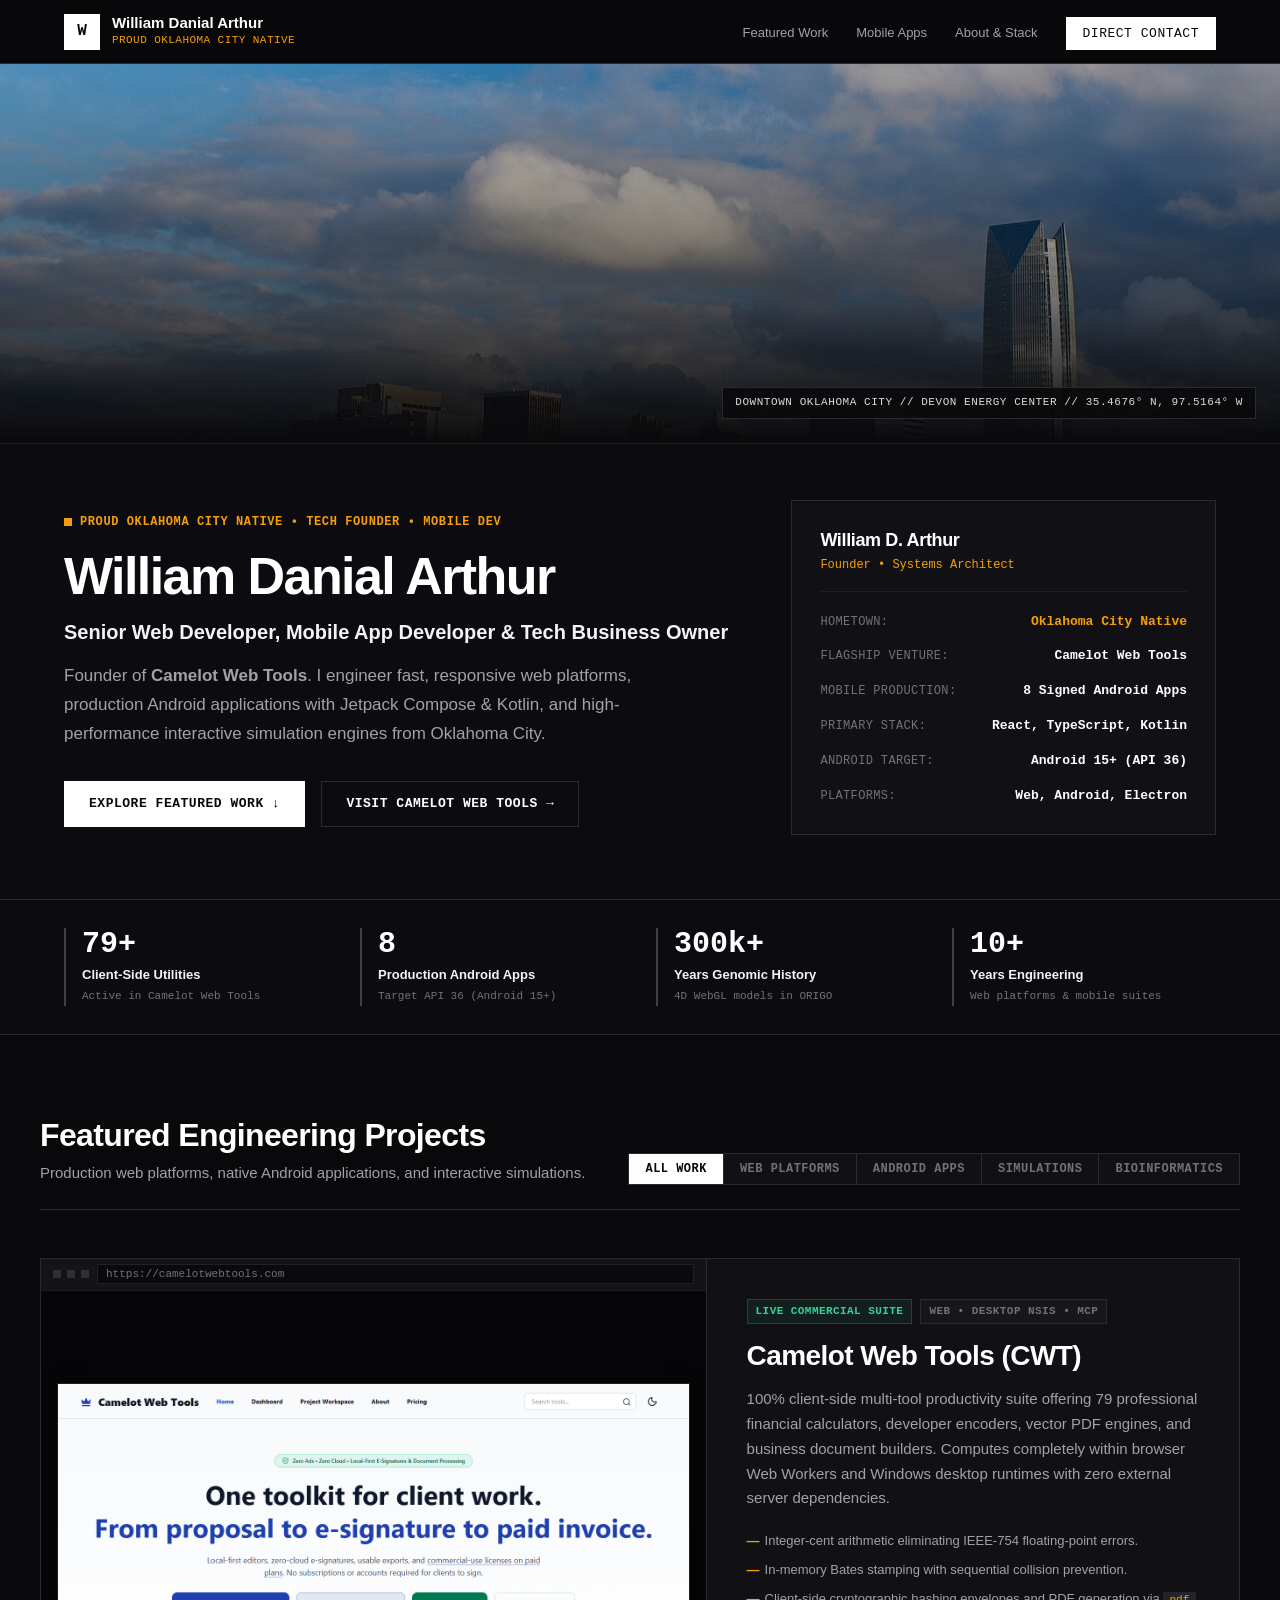
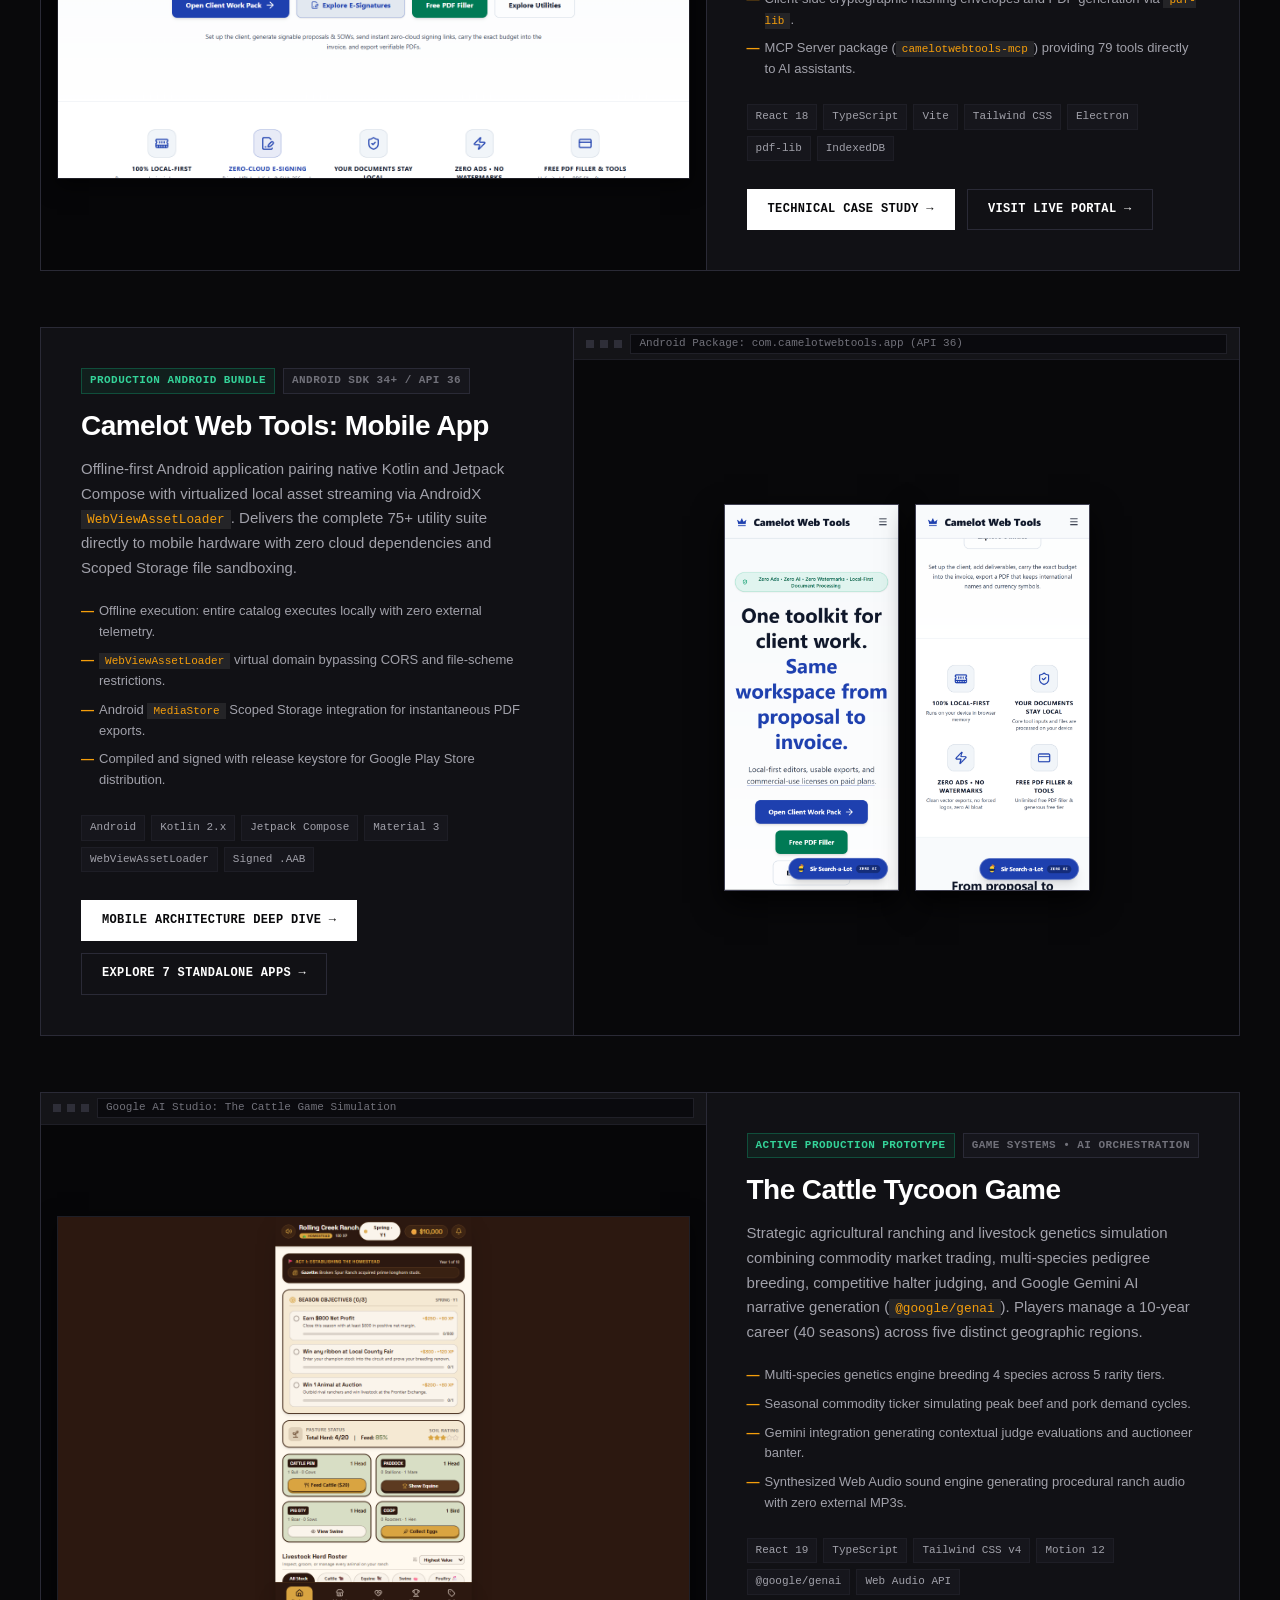
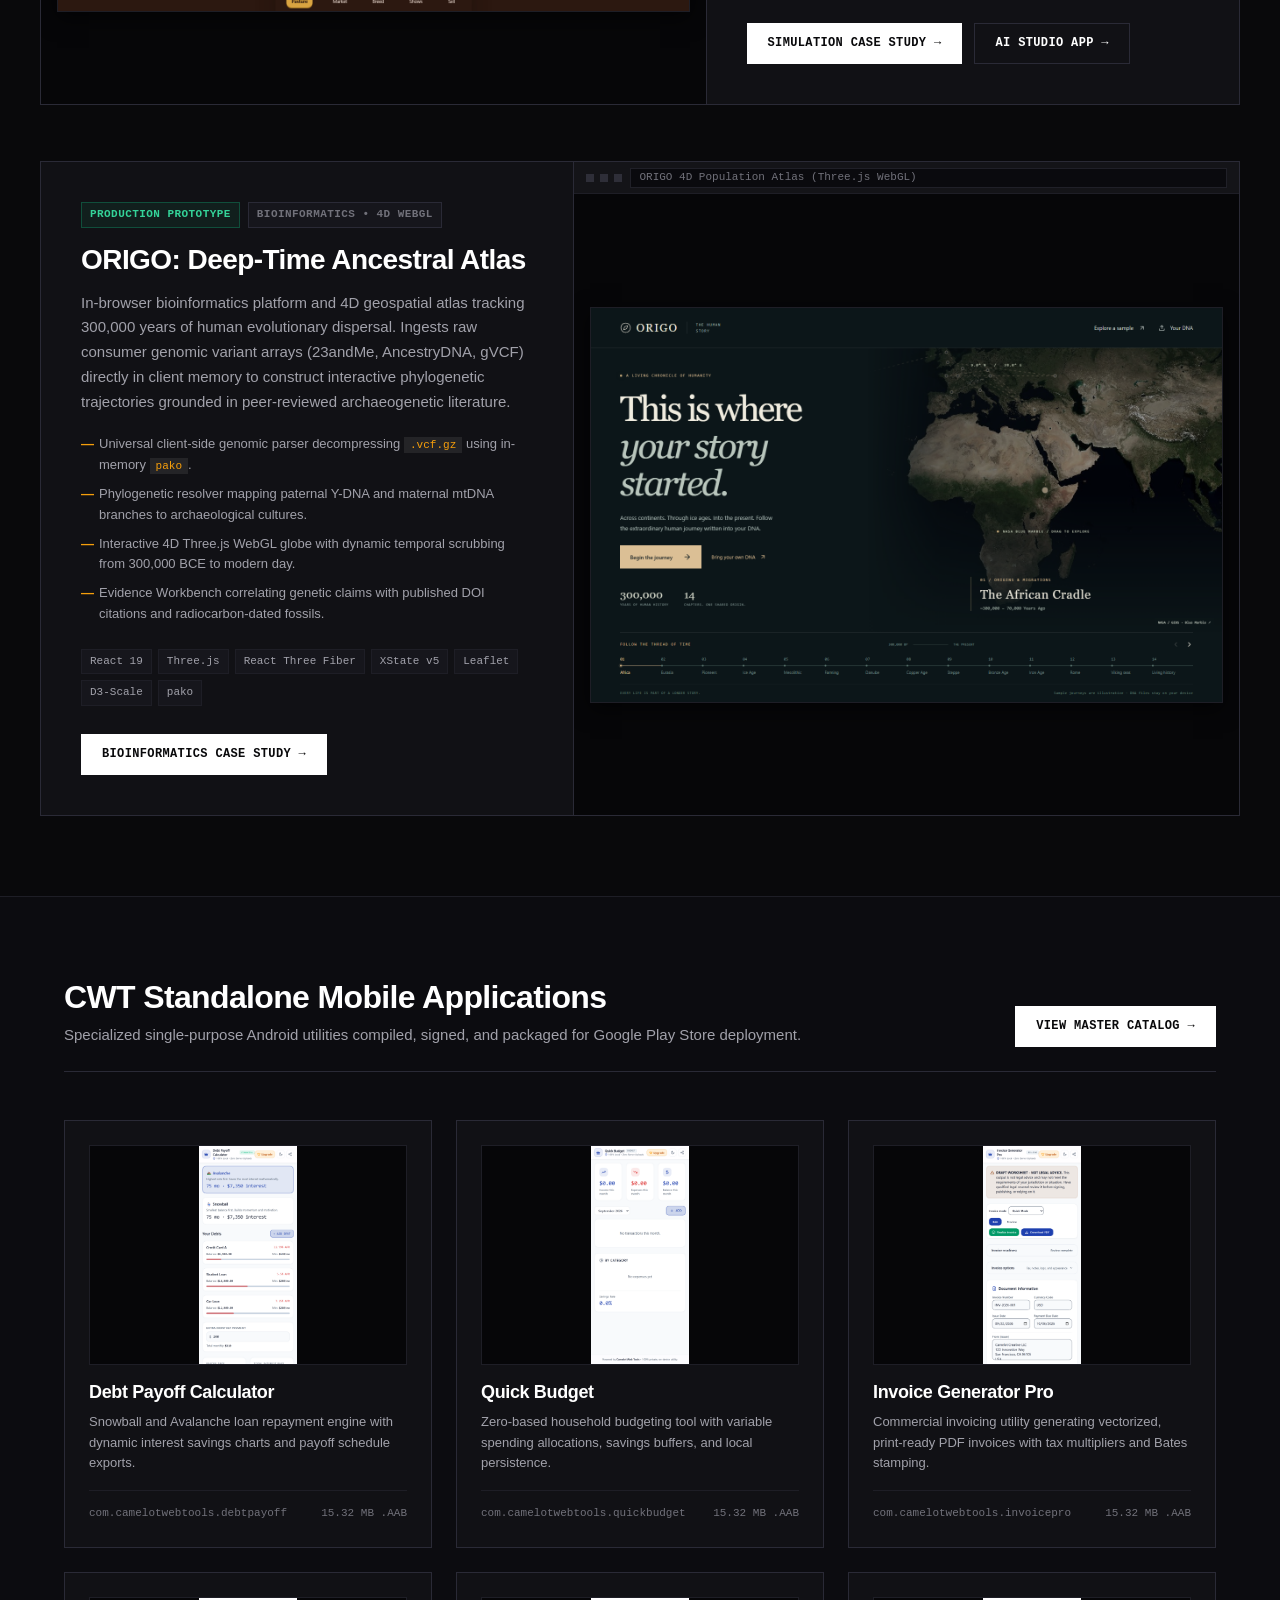
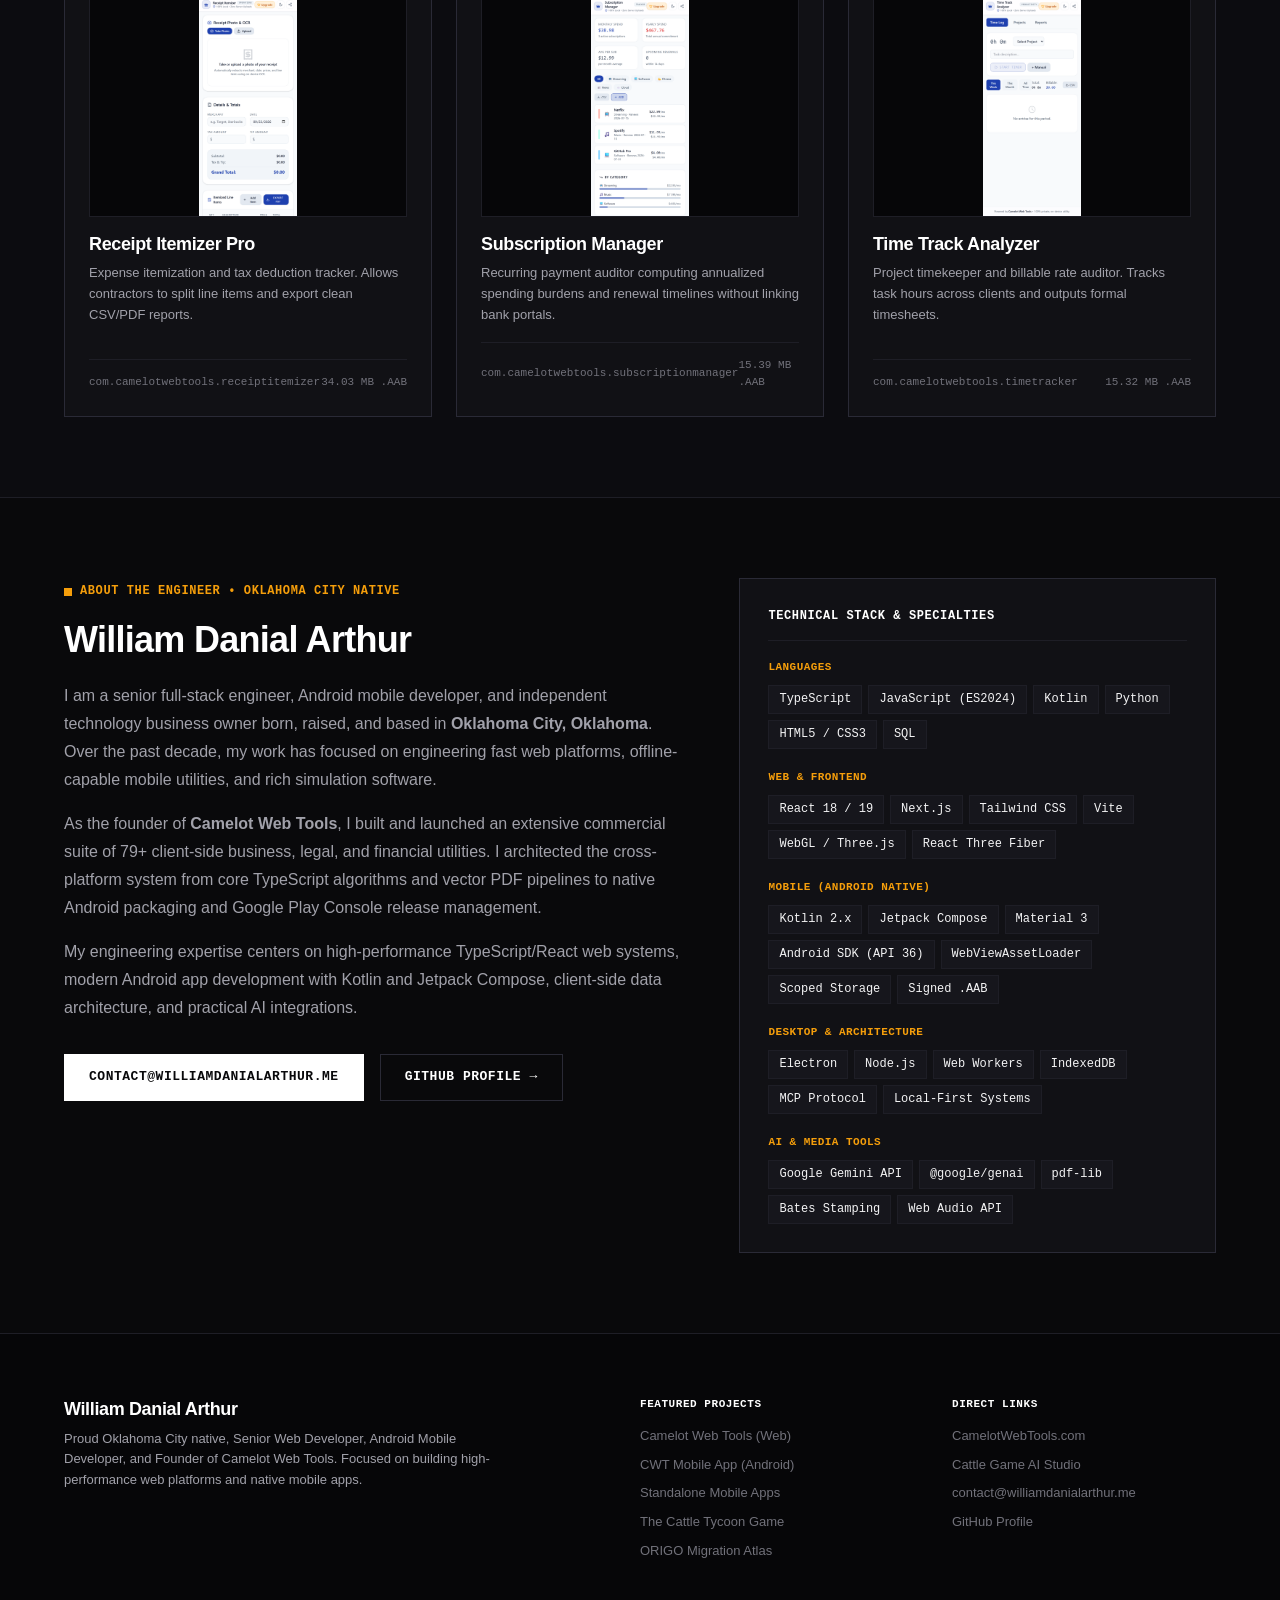
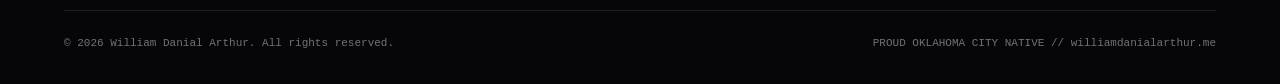
==== commit 95fe95ff: "Modernize portfolio: clean developer/founder layout, remove data policy tables, add straight-edge st" ====
--- a/index.html
+++ b/index.html
@@ -6,46 +6,32 @@
   <meta http-equiv="Cache-Control" content="no-cache, no-store, must-revalidate" />
   <meta http-equiv="Pragma" content="no-cache" />
   <meta http-equiv="Expires" content="0" />
-  <title>William Danial Arthur | Tech Founder &bull; Mobile &amp; Systems Architect (OKC)</title>
-  <meta name="description" content="Portfolio of William Danial Arthur — Oklahoma City-based Tech Founder, Android Mobile Developer, Game Systems Architect, and Bioinformatics Technologist." />
+  <title>William Danial Arthur | Senior Web &amp; Mobile Developer &bull; Tech Founder (OKC)</title>
+  <meta name="description" content="Portfolio of William Danial Arthur — Proud Oklahoma City native, Senior Web Developer, Android Mobile Developer, and Founder of Camelot Web Tools." />
   
-  <link rel="stylesheet" href="style.css?v=2.2" />
+  <link rel="stylesheet" href="style.css?v=4.0" />
   <link rel="icon" type="image/png" href="assets/images/cwt-app-icon.png">
 </head>
 <body>
 
-  <!-- Executive HUD Top Bar -->
-  <aside class="exec-hud-bar">
-    <div class="container hud-inner">
-      <div class="hud-coords">
-        <span class="status-beacon"></span>
-        <span>35.4676° N, 97.5164° W // OKLAHOMA CITY // TECH FOUNDER &amp; ARCHITECT</span>
-      </div>
-      <div>
-        <span>FLAGSHIPS: CAMELOT WEB TOOLS (WEB &bull; DESKTOP &bull; ANDROID) &bull; ORIGO 4D &bull; THE CATTLE GAME</span>
-      </div>
-    </div>
-  </aside>
-
-  <!-- Straight-Edge Site Navigation -->
+  <!-- Site Navigation -->
   <header class="site-header">
     <div class="container nav-container">
       <a href="index.html" class="brand-group">
-        <div class="brand-monogram">WDA</div>
-        <div class="brand-text">
-          <span class="brand-name">William Danial Arthur</span>
-          <span class="brand-sub">Oklahoma City &bull; Tech Founder &bull; Mobile Dev</span>
+        <div class="brand-logo-box">W</div>
+        <div class="brand-details">
+          <span class="brand-title">William Danial Arthur</span>
+          <span class="brand-subtitle">Proud Oklahoma City Native</span>
         </div>
       </a>
 
       <nav>
-        <button class="mobile-menu-toggle" id="mobileMenuToggle" aria-label="Toggle navigation menu">&#9776;</button>
+        <button class="mobile-toggle" id="mobileMenuToggle" aria-label="Toggle navigation menu">&#9776;</button>
         <ul class="nav-links" id="navLinks">
-          <li><a href="#flagshipSystems" class="nav-link">Flagship Systems</a></li>
-          <li><a href="#standaloneApps" class="nav-link">Mobile Apps</a></li>
-          <li><a href="#architecture" class="nav-link">Invariants</a></li>
-          <li><a href="#about" class="nav-link">About</a></li>
-          <li><a href="mailto:contact@williamdanialarthur.me" class="nav-cta">Direct Contact</a></li>
+          <li class="nav-item"><a href="#featuredWork">Featured Work</a></li>
+          <li class="nav-item"><a href="#mobileApps">Mobile Apps</a></li>
+          <li class="nav-item"><a href="#about">About &amp; Stack</a></li>
+          <li class="nav-item"><a href="mailto:contact@williamdanialarthur.me" class="nav-contact-btn">Direct Contact</a></li>
         </ul>
       </nav>
     </div>
@@ -53,257 +39,315 @@
 
   <main>
     <!-- Hero Section with Oklahoma City Skyline Backdrop -->
-    <section class="hero-skyline-section">
-      <div class="container hero-grid">
-        <div class="hero-content">
-          <div class="hero-location-badge">
-            <span>■</span> OKLAHOMA CITY &bull; FULL-STACK &bull; MOBILE &bull; SIMULATION
-          </div>
-          <h1 class="hero-title">
-            Engineering local-first web suites, native Android apps, and high-density simulation engines.
-          </h1>
-          <p class="hero-lead">
-            I design and ship deterministic software that runs client-side with zero cloud telemetry. Founder of <strong>Camelot Web Tools</strong>, architect of 8 production Android applications, and creator of deep-time genomics and AI-driven agricultural simulations.
+    <section class="hero-section">
+      <div class="hero-skyline-backdrop">
+        <div class="skyline-location-tag">
+          Downtown Oklahoma City // Devon Energy Center // 35.4676° N, 97.5164° W
+        </div>
+      </div>
+
+      <div class="hero-intro-area">
+        <div class="container hero-layout-grid">
+          <div>
+            <div class="hero-location-pill">
+              <span class="location-dot"></span>
+              <span>Proud Oklahoma City Native &bull; Tech Founder &bull; Mobile Dev</span>
+            </div>
+            <h1 class="hero-name">William Danial Arthur</h1>
+            <p class="hero-role-title">
+              Senior Web Developer, Mobile App Developer &amp; Tech Business Owner
+            </p>
+            <p class="hero-bio">
+              Founder of <strong>Camelot Web Tools</strong>. I engineer fast, responsive web platforms, production Android applications with Jetpack Compose &amp; Kotlin, and high-performance interactive simulation engines from Oklahoma City.
+            </p>
+            <div class="hero-cta-group">
+              <a href="#featuredWork" class="btn-primary">Explore Featured Work &darr;</a>
+              <a href="https://camelotwebtools.com" target="_blank" rel="noopener" class="btn-secondary">Visit Camelot Web Tools &rarr;</a>
+            </div>
+          </div>
+
+          <!-- Quick Summary Card -->
+          <div class="hero-summary-card">
+            <div class="summary-card-header">
+              <h3>William D. Arthur</h3>
+              <p>Founder &bull; Systems Architect</p>
+            </div>
+            <ul class="summary-stats-list">
+              <li class="summary-stat-row">
+                <span class="stat-key">Hometown:</span>
+                <span class="stat-val" style="color: var(--accent-amber);">Oklahoma City Native</span>
+              </li>
+              <li class="summary-stat-row">
+                <span class="stat-key">Flagship Venture:</span>
+                <span class="stat-val">Camelot Web Tools</span>
+              </li>
+              <li class="summary-stat-row">
+                <span class="stat-key">Mobile Production:</span>
+                <span class="stat-val">8 Signed Android Apps</span>
+              </li>
+              <li class="summary-stat-row">
+                <span class="stat-key">Primary Stack:</span>
+                <span class="stat-val">React, TypeScript, Kotlin</span>
+              </li>
+              <li class="summary-stat-row">
+                <span class="stat-key">Android Target:</span>
+                <span class="stat-val">Android 15+ (API 36)</span>
+              </li>
+              <li class="summary-stat-row">
+                <span class="stat-key">Platforms:</span>
+                <span class="stat-val">Web, Android, Electron</span>
+              </li>
+            </ul>
+          </div>
+        </div>
+      </div>
+    </section>
+
+    <!-- Key Metrics Bar -->
+    <section class="metrics-ribbon">
+      <div class="container">
+        <div class="metrics-ribbon-grid">
+          <div class="metric-cell">
+            <div class="metric-big">79+</div>
+            <div class="metric-label">Client-Side Utilities</div>
+            <div class="metric-sub">Active in Camelot Web Tools</div>
+          </div>
+          <div class="metric-cell">
+            <div class="metric-big">8</div>
+            <div class="metric-label">Production Android Apps</div>
+            <div class="metric-sub">Target API 36 (Android 15+)</div>
+          </div>
+          <div class="metric-cell">
+            <div class="metric-big">300k+</div>
+            <div class="metric-label">Years Genomic History</div>
+            <div class="metric-sub">4D WebGL models in ORIGO</div>
+          </div>
+          <div class="metric-cell">
+            <div class="metric-big">10+</div>
+            <div class="metric-label">Years Engineering</div>
+            <div class="metric-sub">Web platforms &amp; mobile suites</div>
+          </div>
+        </div>
+      </div>
+    </section>
+
+    <!-- Featured Projects Showcase -->
+    <section class="container section-padding" id="featuredWork">
+      <div class="section-header-row">
+        <div>
+          <h2 class="section-heading">Featured Engineering Projects</h2>
+          <p class="section-desc">
+            Production web platforms, native Android applications, and interactive simulations.
           </p>
-          <div class="hero-actions">
-            <a href="#flagshipSystems" class="btn-solid">Explore Flagship Systems &darr;</a>
-            <a href="https://camelotwebtools.com" target="_blank" rel="noopener" class="btn-outline">Launch Camelot Web Tools &rarr;</a>
-          </div>
-        </div>
-
-        <!-- Linear Architect HUD Card -->
-        <div class="architect-hud-card">
-          <div class="hud-card-header">
-            <div>
-              <h3>William D. Arthur</h3>
-              <p>Principal Architect &bull; Tech Founder</p>
-            </div>
-            <span class="hud-id-tag">OKC HQ</span>
-          </div>
-          <div class="hud-stat-grid">
-            <div class="hud-stat-row">
-              <span class="hud-stat-k">Flagship Suite:</span>
-              <span class="hud-stat-v">Camelot Web Tools</span>
-            </div>
-            <div class="hud-stat-row">
-              <span class="hud-stat-k">Android Ecosystem:</span>
-              <span class="hud-stat-v">8 Signed Apps (.AAB)</span>
-            </div>
-            <div class="hud-stat-row">
-              <span class="hud-stat-k">Primary Stack:</span>
-              <span class="hud-stat-v">React 19, TS, Kotlin, Compose</span>
-            </div>
-            <div class="hud-stat-row">
-              <span class="hud-stat-k">Data Policy:</span>
-              <span class="hud-stat-v">100% Client-Side Local</span>
-            </div>
-            <div class="hud-stat-row">
-              <span class="hud-stat-k">Target Android SDK:</span>
-              <span class="hud-stat-v">Android 15+ (API 36)</span>
-            </div>
-          </div>
-        </div>
-      </div>
-    </section>
-
-    <!-- Metrics HUD Strip -->
-    <section class="metrics-strip">
-      <div class="container">
-        <div class="metrics-linear-grid">
-          <div class="linear-metric-box">
-            <div class="metric-number">79</div>
-            <div class="metric-title">Client-Side Utilities</div>
-            <div class="metric-subtitle">Active in Camelot Web Tools</div>
-          </div>
-          <div class="linear-metric-box">
-            <div class="metric-number">8</div>
-            <div class="metric-title">Signed Android Bundles</div>
-            <div class="metric-subtitle">Target API 36 (Android 15+)</div>
-          </div>
-          <div class="linear-metric-box">
-            <div class="metric-number">300k+</div>
-            <div class="metric-title">Years Genomic Dispersal</div>
-            <div class="metric-subtitle">4D WebGL models in ORIGO</div>
-          </div>
-          <div class="linear-metric-box">
-            <div class="metric-number">0 ms</div>
-            <div class="metric-title">Cloud Network Latency</div>
-            <div class="metric-subtitle">Zero telemetry, local execution</div>
-          </div>
-        </div>
-      </div>
-    </section>
-
-    <!-- Flagship Systems & Archive -->
-    <section class="container" id="flagshipSystems">
-      
-      <!-- Filter Shelf -->
-      <div class="filter-shelf">
+        </div>
+
+        <!-- Filter Bar -->
         <div class="filter-button-group">
-          <button class="filter-btn active" data-filter="all">All Systems</button>
+          <button class="filter-btn active" data-filter="all">All Work</button>
           <button class="filter-btn" data-filter="web">Web Platforms</button>
-          <button class="filter-btn" data-filter="mobile">Mobile Apps (Android)</button>
-          <button class="filter-btn" data-filter="simulation">Game &amp; AI Simulation</button>
+          <button class="filter-btn" data-filter="mobile">Android Apps</button>
+          <button class="filter-btn" data-filter="simulation">Simulations</button>
           <button class="filter-btn" data-filter="bio">Bioinformatics</button>
         </div>
-        <div class="shelf-meta">
-          SPECIFICATIONS // SYSTEM SCHEMAS // REAL ASSETS
-        </div>
-      </div>
-
-      <!-- Flagship Projects Column -->
-      <div class="flagship-column">
-
-        <!-- PROJECT 1: CAMELOT WEB TOOLS -->
-        <article class="architect-card" data-category="web">
-          <div class="card-media-panel">
-            <img src="assets/images/cwt-desktop-real.png" alt="Camelot Web Tools Live Web Application Screenshot" loading="lazy" />
-          </div>
-          <div class="card-details-panel">
-            <div>
-              <div class="card-status-strip">
-                <span class="sharp-tag tag-status-live">Live Commercial Suite</span>
-                <span class="sharp-tag tag-arch">Web &bull; Windows NSIS &bull; MCP</span>
-              </div>
-              <h2 class="card-heading">Camelot Web Tools (CWT)</h2>
-              <p class="card-paragraph">
-                Privacy-first, 100% client-side multi-tool productivity suite offering 79 professional financial calculators, developer encoders, vector PDF engines, and business document builders. Computes completely within browser Web Workers and Windows desktop runtimes with zero third-party data transmission.
+      </div>
+
+      <!-- Project Cards Stack -->
+      <div class="project-card-stack">
+
+        <!-- 1. CAMELOT WEB TOOLS -->
+        <article class="project-card" data-category="web">
+          <div class="project-media-col">
+            <div class="chrome-title-bar">
+              <div class="chrome-window-dots">
+                <span class="chrome-dot"></span>
+                <span class="chrome-dot"></span>
+                <span class="chrome-dot"></span>
+              </div>
+              <div class="chrome-address-bar">https://camelotwebtools.com</div>
+            </div>
+            <div class="screenshot-container">
+              <img src="assets/images/cwt-desktop-real.png" alt="Camelot Web Tools Live Web Application Screenshot" loading="lazy" />
+            </div>
+          </div>
+
+          <div class="project-content-col">
+            <div>
+              <div class="badge-row">
+                <span class="pill-badge badge-status-live">Live Commercial Suite</span>
+                <span class="pill-badge badge-tech-tag">Web &bull; Desktop NSIS &bull; MCP</span>
+              </div>
+              <h3 class="project-title">Camelot Web Tools (CWT)</h3>
+              <p class="project-summary">
+                100% client-side multi-tool productivity suite offering 79 professional financial calculators, developer encoders, vector PDF engines, and business document builders. Computes completely within browser Web Workers and Windows desktop runtimes with zero external server dependencies.
               </p>
-              <ul class="card-spec-bullets">
+              <ul class="feature-bullet-list">
                 <li>Integer-cent arithmetic eliminating IEEE-754 floating-point errors.</li>
                 <li>In-memory Bates stamping with sequential collision prevention.</li>
-                <li>Deterministic SHA-256 client-side cryptographic hashing envelopes.</li>
-                <li>MCP Server package (`camelotwebtools-mcp`) providing 79 tools to AI models.</li>
+                <li>Client-side cryptographic hashing envelopes and PDF generation via <code>pdf-lib</code>.</li>
+                <li>MCP Server package (<code>camelotwebtools-mcp</code>) providing 79 tools directly to AI assistants.</li>
               </ul>
-              <div class="card-tech-chips">
-                <span class="tech-chip">React 18</span>
-                <span class="tech-chip">TypeScript</span>
-                <span class="tech-chip">Vite</span>
-                <span class="tech-chip">Tailwind CSS</span>
-                <span class="tech-chip">Electron</span>
-                <span class="tech-chip">pdf-lib</span>
-                <span class="tech-chip">IndexedDB</span>
-              </div>
-            </div>
-            <div class="card-action-bar">
-              <a href="cwt.html" class="action-btn-sharp">Technical Deep Dive &rarr;</a>
-              <a href="https://camelotwebtools.com" target="_blank" rel="noopener" class="action-btn-outline">Launch Live Portal &rarr;</a>
+              <div class="tech-tag-row">
+                <span class="tech-tag-chip">React 18</span>
+                <span class="tech-tag-chip">TypeScript</span>
+                <span class="tech-tag-chip">Vite</span>
+                <span class="tech-tag-chip">Tailwind CSS</span>
+                <span class="tech-tag-chip">Electron</span>
+                <span class="tech-tag-chip">pdf-lib</span>
+                <span class="tech-tag-chip">IndexedDB</span>
+              </div>
+            </div>
+            <div class="action-links-row">
+              <a href="cwt.html" class="btn-link-solid">Technical Case Study &rarr;</a>
+              <a href="https://camelotwebtools.com" target="_blank" rel="noopener" class="btn-link-outline">Visit Live Portal &rarr;</a>
             </div>
           </div>
         </article>
 
-        <!-- PROJECT 2: CWT MOBILE APP -->
-        <article class="architect-card reverse" data-category="mobile">
-          <div class="card-media-panel phone-dual-layout">
-            <div class="sharp-phone-frame">
-              <img src="assets/images/cwt-mobile-hub.png" alt="CWT Mobile Hub Android Screen" loading="lazy" />
-            </div>
-            <div class="sharp-phone-frame">
-              <img src="assets/images/cwt-mobile-finance.png" alt="CWT Mobile Financial Suite Android Screen" loading="lazy" />
-            </div>
-          </div>
-          <div class="card-details-panel">
-            <div>
-              <div class="card-status-strip">
-                <span class="sharp-tag tag-status-live">Production Android Bundle</span>
-                <span class="sharp-tag tag-arch">Android SDK 34+ / API 36</span>
-              </div>
-              <h2 class="card-heading">Camelot Web Tools: Mobile App</h2>
-              <p class="card-paragraph">
-                Offline-first Android application pairing native Kotlin and Jetpack Compose with virtualized local asset streaming via AndroidX `WebViewAssetLoader`. Ships 75+ productivity and financial utilities to mobile hardware with zero cloud dependencies and Scoped Storage file sandboxing.
+        <!-- 2. CWT MOBILE APP -->
+        <article class="project-card reverse-card" data-category="mobile">
+          <div class="project-media-col">
+            <div class="chrome-title-bar">
+              <div class="chrome-window-dots">
+                <span class="chrome-dot"></span>
+                <span class="chrome-dot"></span>
+                <span class="chrome-dot"></span>
+              </div>
+              <div class="chrome-address-bar">Android Package: com.camelotwebtools.app (API 36)</div>
+            </div>
+            <div class="screenshot-container dual-phones">
+              <div class="phone-wrapper">
+                <img src="assets/images/cwt-mobile-hub.png" alt="CWT Mobile Hub Android Screen" loading="lazy" />
+              </div>
+              <div class="phone-wrapper">
+                <img src="assets/images/cwt-mobile-finance.png" alt="CWT Mobile Financial Suite Android Screen" loading="lazy" />
+              </div>
+            </div>
+          </div>
+
+          <div class="project-content-col">
+            <div>
+              <div class="badge-row">
+                <span class="pill-badge badge-status-live">Production Android Bundle</span>
+                <span class="pill-badge badge-tech-tag">Android SDK 34+ / API 36</span>
+              </div>
+              <h3 class="project-title">Camelot Web Tools: Mobile App</h3>
+              <p class="project-summary">
+                Offline-first Android application pairing native Kotlin and Jetpack Compose with virtualized local asset streaming via AndroidX <code>WebViewAssetLoader</code>. Delivers the complete 75+ utility suite directly to mobile hardware with zero cloud dependencies and Scoped Storage file sandboxing.
               </p>
-              <ul class="card-spec-bullets">
-                <li>Zero-cloud architecture: executes entire tool catalog offline with no server ping.</li>
-                <li>`WebViewAssetLoader` virtual origin bypassing CORS and file-scheme restrictions.</li>
-                <li>Android `MediaStore` Scoped Storage integration for instantaneous PDF exports.</li>
-                <li>Compiled and signed with official release keystore ready for Google Play.</li>
+              <ul class="feature-bullet-list">
+                <li>Offline execution: entire catalog executes locally with zero external telemetry.</li>
+                <li><code>WebViewAssetLoader</code> virtual domain bypassing CORS and file-scheme restrictions.</li>
+                <li>Android <code>MediaStore</code> Scoped Storage integration for instantaneous PDF exports.</li>
+                <li>Compiled and signed with release keystore for Google Play Store distribution.</li>
               </ul>
-              <div class="card-tech-chips">
-                <span class="tech-chip">Android</span>
-                <span class="tech-chip">Kotlin 2.x</span>
-                <span class="tech-chip">Jetpack Compose</span>
-                <span class="tech-chip">Material3</span>
-                <span class="tech-chip">WebViewAssetLoader</span>
-                <span class="tech-chip">Signed .AAB</span>
-              </div>
-            </div>
-            <div class="card-action-bar">
-              <a href="cwt-mobile.html" class="action-btn-sharp">Mobile Architecture Deep Dive &rarr;</a>
-              <a href="cwt-standalone-apps.html" class="action-btn-outline">View 7 Standalone Apps &rarr;</a>
+              <div class="tech-tag-row">
+                <span class="tech-tag-chip">Android</span>
+                <span class="tech-tag-chip">Kotlin 2.x</span>
+                <span class="tech-tag-chip">Jetpack Compose</span>
+                <span class="tech-tag-chip">Material 3</span>
+                <span class="tech-tag-chip">WebViewAssetLoader</span>
+                <span class="tech-tag-chip">Signed .AAB</span>
+              </div>
+            </div>
+            <div class="action-links-row">
+              <a href="cwt-mobile.html" class="btn-link-solid">Mobile Architecture Deep Dive &rarr;</a>
+              <a href="cwt-standalone-apps.html" class="btn-link-outline">Explore 7 Standalone Apps &rarr;</a>
             </div>
           </div>
         </article>
 
-        <!-- PROJECT 3: THE CATTLE TYCOON GAME -->
-        <article class="architect-card" data-category="simulation">
-          <div class="card-media-panel">
-            <img src="assets/images/cattle-tycoon-real.png" alt="The Cattle Game Livestock Simulation Screenshot" loading="lazy" />
-          </div>
-          <div class="card-details-panel">
-            <div>
-              <div class="card-status-strip">
-                <span class="sharp-tag tag-status-live">Active Production Prototype</span>
-                <span class="sharp-tag tag-arch">Game Systems &bull; AI Orchestration</span>
-              </div>
-              <h2 class="card-heading">The Cattle Tycoon Game</h2>
-              <p class="card-paragraph">
-                Strategic agricultural ranching and livestock genetics simulation combining commodity market trading, multi-species pedigree breeding, competitive halter judging, and Google Gemini AI narrative generation (`@google/genai`). Players manage a 10-year career (40 seasons) across five distinct geographic regions.
+        <!-- 3. THE CATTLE TYCOON GAME -->
+        <article class="project-card" data-category="simulation">
+          <div class="project-media-col">
+            <div class="chrome-title-bar">
+              <div class="chrome-window-dots">
+                <span class="chrome-dot"></span>
+                <span class="chrome-dot"></span>
+                <span class="chrome-dot"></span>
+              </div>
+              <div class="chrome-address-bar">Google AI Studio: The Cattle Game Simulation</div>
+            </div>
+            <div class="screenshot-container">
+              <img src="assets/images/cattle-tycoon-real.png" alt="The Cattle Game Livestock Simulation Screenshot" loading="lazy" />
+            </div>
+          </div>
+
+          <div class="project-content-col">
+            <div>
+              <div class="badge-row">
+                <span class="pill-badge badge-status-live">Active Production Prototype</span>
+                <span class="pill-badge badge-tech-tag">Game Systems &bull; AI Orchestration</span>
+              </div>
+              <h3 class="project-title">The Cattle Tycoon Game</h3>
+              <p class="project-summary">
+                Strategic agricultural ranching and livestock genetics simulation combining commodity market trading, multi-species pedigree breeding, competitive halter judging, and Google Gemini AI narrative generation (<code>@google/genai</code>). Players manage a 10-year career (40 seasons) across five distinct geographic regions.
               </p>
-              <ul class="card-spec-bullets">
+              <ul class="feature-bullet-list">
                 <li>Multi-species genetics engine breeding 4 species across 5 rarity tiers.</li>
                 <li>Seasonal commodity ticker simulating peak beef and pork demand cycles.</li>
-                <li>Gemini 2.4.0 integration generating contextual judge evaluations and auctioneer banter.</li>
+                <li>Gemini integration generating contextual judge evaluations and auctioneer banter.</li>
                 <li>Synthesized Web Audio sound engine generating procedural ranch audio with zero external MP3s.</li>
               </ul>
-              <div class="card-tech-chips">
-                <span class="tech-chip">React 19</span>
-                <span class="tech-chip">TypeScript 7</span>
-                <span class="tech-chip">Tailwind CSS v4</span>
-                <span class="tech-chip">Motion 12</span>
-                <span class="tech-chip">@google/genai</span>
-                <span class="tech-chip">Web Audio API</span>
-              </div>
-            </div>
-            <div class="card-action-bar">
-              <a href="cattle-tycoon.html" class="action-btn-sharp">Simulation Specs &rarr;</a>
-              <a href="https://ai.studio/apps/f34d9689-c2cc-42dc-b42c-600ed9680d95" target="_blank" rel="noopener" class="action-btn-outline">AI Studio App &rarr;</a>
+              <div class="tech-tag-row">
+                <span class="tech-tag-chip">React 19</span>
+                <span class="tech-tag-chip">TypeScript</span>
+                <span class="tech-tag-chip">Tailwind CSS v4</span>
+                <span class="tech-tag-chip">Motion 12</span>
+                <span class="tech-tag-chip">@google/genai</span>
+                <span class="tech-tag-chip">Web Audio API</span>
+              </div>
+            </div>
+            <div class="action-links-row">
+              <a href="cattle-tycoon.html" class="btn-link-solid">Simulation Case Study &rarr;</a>
+              <a href="https://ai.studio/apps/f34d9689-c2cc-42dc-b42c-600ed9680d95" target="_blank" rel="noopener" class="btn-link-outline">AI Studio App &rarr;</a>
             </div>
           </div>
         </article>
 
-        <!-- PROJECT 4: ORIGO BIOINFORMATICS ATLAS -->
-        <article class="architect-card reverse" data-category="bio">
-          <div class="card-media-panel">
-            <img src="assets/images/origo-real.png" alt="ORIGO 4D WebGL Population Dispersal Atlas Screenshot" loading="lazy" />
-          </div>
-          <div class="card-details-panel">
-            <div>
-              <div class="card-status-strip">
-                <span class="sharp-tag tag-status-live">Production Prototype</span>
-                <span class="sharp-tag tag-arch">Bioinformatics &bull; 4D WebGL</span>
-              </div>
-              <h2 class="card-heading">ORIGO: Deep-Time Ancestral Atlas</h2>
-              <p class="card-paragraph">
+        <!-- 4. ORIGO BIOINFORMATICS ATLAS -->
+        <article class="project-card reverse-card" data-category="bio">
+          <div class="project-media-col">
+            <div class="chrome-title-bar">
+              <div class="chrome-window-dots">
+                <span class="chrome-dot"></span>
+                <span class="chrome-dot"></span>
+                <span class="chrome-dot"></span>
+              </div>
+              <div class="chrome-address-bar">ORIGO 4D Population Atlas (Three.js WebGL)</div>
+            </div>
+            <div class="screenshot-container">
+              <img src="assets/images/origo-real.png" alt="ORIGO 4D WebGL Population Dispersal Atlas Screenshot" loading="lazy" />
+            </div>
+          </div>
+
+          <div class="project-content-col">
+            <div>
+              <div class="badge-row">
+                <span class="pill-badge badge-status-live">Production Prototype</span>
+                <span class="pill-badge badge-tech-tag">Bioinformatics &bull; 4D WebGL</span>
+              </div>
+              <h3 class="project-title">ORIGO: Deep-Time Ancestral Atlas</h3>
+              <p class="project-summary">
                 In-browser bioinformatics platform and 4D geospatial atlas tracking 300,000 years of human evolutionary dispersal. Ingests raw consumer genomic variant arrays (23andMe, AncestryDNA, gVCF) directly in client memory to construct interactive phylogenetic trajectories grounded in peer-reviewed archaeogenetic literature.
               </p>
-              <ul class="card-spec-bullets">
-                <li>Universal client-side genomic parser decompressing `.vcf.gz` using in-memory `pako`.</li>
+              <ul class="feature-bullet-list">
+                <li>Universal client-side genomic parser decompressing <code>.vcf.gz</code> using in-memory <code>pako</code>.</li>
                 <li>Phylogenetic resolver mapping paternal Y-DNA and maternal mtDNA branches to archaeological cultures.</li>
-                <li>Interactive 4D Three.js WebGL globe with dynamic temporal scrubbing from 300,000 BCE to 1900 CE.</li>
+                <li>Interactive 4D Three.js WebGL globe with dynamic temporal scrubbing from 300,000 BCE to modern day.</li>
                 <li>Evidence Workbench correlating genetic claims with published DOI citations and radiocarbon-dated fossils.</li>
               </ul>
-              <div class="card-tech-chips">
-                <span class="tech-chip">React 19</span>
-                <span class="tech-chip">Three.js</span>
-                <span class="tech-chip">React Three Fiber</span>
-                <span class="tech-chip">XState v5</span>
-                <span class="tech-chip">Leaflet</span>
-                <span class="tech-chip">D3-Scale</span>
-                <span class="tech-chip">pako</span>
-              </div>
-            </div>
-            <div class="card-action-bar">
-              <a href="origo.html" class="action-btn-sharp">Bioinformatics Deep Dive &rarr;</a>
+              <div class="tech-tag-row">
+                <span class="tech-tag-chip">React 19</span>
+                <span class="tech-tag-chip">Three.js</span>
+                <span class="tech-tag-chip">React Three Fiber</span>
+                <span class="tech-tag-chip">XState v5</span>
+                <span class="tech-tag-chip">Leaflet</span>
+                <span class="tech-tag-chip">D3-Scale</span>
+                <span class="tech-tag-chip">pako</span>
+              </div>
+            </div>
+            <div class="action-links-row">
+              <a href="origo.html" class="btn-link-solid">Bioinformatics Case Study &rarr;</a>
             </div>
           </div>
         </article>
@@ -311,233 +355,224 @@
       </div>
     </section>
 
-    <!-- CWT Standalone Android Mobile Suite -->
-    <section class="standalone-catalog-section" id="standaloneApps">
+    <!-- Standalone Android Applications Catalog -->
+    <section class="standalone-section section-padding" id="mobileApps">
       <div class="container">
-        <div class="section-title-strip">
-          <h2>CWT Standalone Mobile Applications</h2>
-          <p>
-            Specialized single-purpose Android utilities spun out of the Camelot ecosystem. Each application features an isolated native Android wrapper, signed release bundle (`.aab`), verified Play Store graphical assets, and zero cloud dependencies.
-          </p>
-        </div>
-
-        <div class="sharp-catalog-grid">
-
-          <!-- Standalone 1: Debt Payoff -->
-          <article class="sharp-app-card" data-category="mobile">
-            <div class="sharp-thumb-container">
+        <div class="section-header-row">
+          <div>
+            <h2 class="section-heading">CWT Standalone Mobile Applications</h2>
+            <p class="section-desc">
+              Specialized single-purpose Android utilities compiled, signed, and packaged for Google Play Store deployment.
+            </p>
+          </div>
+          <div>
+            <a href="cwt-standalone-apps.html" class="btn-link-solid">View Master Catalog &rarr;</a>
+          </div>
+        </div>
+
+        <div class="standalone-grid">
+
+          <!-- 1: Debt Payoff -->
+          <article class="standalone-card" data-category="mobile">
+            <div class="app-screenshot-frame">
               <img src="assets/images/cwt-standalone-debt.png" alt="Debt Payoff Calculator Android Screen" loading="lazy" />
             </div>
-            <h3 class="sharp-app-title">Debt Payoff Calculator</h3>
-            <p class="sharp-app-desc">
-              Snowball and Avalanche repayment modeling engine with dynamic amortization curves, total interest calculations, and payoff schedule exports.
-            </p>
-            <div class="sharp-app-footer">
+            <h4 class="app-name">Debt Payoff Calculator</h4>
+            <p class="app-description">
+              Snowball and Avalanche loan repayment engine with dynamic interest savings charts and payoff schedule exports.
+            </p>
+            <div class="app-meta-footer">
               <span>com.camelotwebtools.debtpayoff</span>
               <span>15.32 MB .AAB</span>
             </div>
           </article>
 
-          <!-- Standalone 2: Quick Budget -->
-          <article class="sharp-app-card" data-category="mobile">
-            <div class="sharp-thumb-container">
+          <!-- 2: Quick Budget -->
+          <article class="standalone-card" data-category="mobile">
+            <div class="app-screenshot-frame">
               <img src="assets/images/cwt-standalone-budget.png" alt="Quick Budget Android Screen" loading="lazy" />
             </div>
-            <h3 class="sharp-app-title">Quick Budget</h3>
-            <p class="sharp-app-desc">
-              Zero-based personal and household budgeting tool. Allocates monthly net income across essential living expenses, savings buffers, and discretionary spending.
-            </p>
-            <div class="sharp-app-footer">
+            <h4 class="app-name">Quick Budget</h4>
+            <p class="app-description">
+              Zero-based household budgeting tool with variable spending allocations, savings buffers, and local persistence.
+            </p>
+            <div class="app-meta-footer">
               <span>com.camelotwebtools.quickbudget</span>
               <span>15.32 MB .AAB</span>
             </div>
           </article>
 
-          <!-- Standalone 3: Invoice Generator Pro -->
-          <article class="sharp-app-card" data-category="mobile">
-            <div class="sharp-thumb-container">
+          <!-- 3: Invoice Generator Pro -->
+          <article class="standalone-card" data-category="mobile">
+            <div class="app-screenshot-frame">
               <img src="assets/images/cwt-standalone-invoice.png" alt="Invoice Generator Pro Android Screen" loading="lazy" />
             </div>
-            <h3 class="sharp-app-title">Invoice Generator Pro</h3>
-            <p class="sharp-app-desc">
-              Mobile commercial invoicing utility generating vectorized, print-ready PDF invoices with tax adjustments, integer-cent totals, and Bates stamping.
-            </p>
-            <div class="sharp-app-footer">
+            <h4 class="app-name">Invoice Generator Pro</h4>
+            <p class="app-description">
+              Commercial invoicing utility generating vectorized, print-ready PDF invoices with tax multipliers and Bates stamping.
+            </p>
+            <div class="app-meta-footer">
               <span>com.camelotwebtools.invoicepro</span>
               <span>15.32 MB .AAB</span>
             </div>
           </article>
 
-          <!-- Standalone 4: Receipt Itemizer Pro -->
-          <article class="sharp-app-card" data-category="mobile">
-            <div class="sharp-thumb-container">
+          <!-- 4: Receipt Itemizer Pro -->
+          <article class="standalone-card" data-category="mobile">
+            <div class="app-screenshot-frame">
               <img src="assets/images/cwt-standalone-receipt.png" alt="Receipt Itemizer Pro Android Screen" loading="lazy" />
             </div>
-            <h3 class="sharp-app-title">Receipt Itemizer Pro</h3>
-            <p class="sharp-app-desc">
-              Comprehensive expense itemization and tax deduction tracker. Allows contractors to catalog purchases, split line items, and export clean CSV/PDF reports.
-            </p>
-            <div class="sharp-app-footer">
+            <h4 class="app-name">Receipt Itemizer Pro</h4>
+            <p class="app-description">
+              Expense itemization and tax deduction tracker. Allows contractors to split line items and export clean CSV/PDF reports.
+            </p>
+            <div class="app-meta-footer">
               <span>com.camelotwebtools.receiptitemizer</span>
               <span>34.03 MB .AAB</span>
             </div>
           </article>
 
-          <!-- Standalone 5: Subscription Manager -->
-          <article class="sharp-app-card" data-category="mobile">
-            <div class="sharp-thumb-container">
+          <!-- 5: Subscription Manager -->
+          <article class="standalone-card" data-category="mobile">
+            <div class="app-screenshot-frame">
               <img src="assets/images/cwt-standalone-subscription.png" alt="Subscription Manager Android Screen" loading="lazy" />
             </div>
-            <h3 class="sharp-app-title">Subscription Manager</h3>
-            <p class="sharp-app-desc">
-              Recurring payment auditor computing annualized spending burdens and tracking renewal dates without requiring access to linked banking portals.
-            </p>
-            <div class="sharp-app-footer">
+            <h4 class="app-name">Subscription Manager</h4>
+            <p class="app-description">
+              Recurring payment auditor computing annualized spending burdens and renewal timelines without linking bank portals.
+            </p>
+            <div class="app-meta-footer">
               <span>com.camelotwebtools.subscriptionmanager</span>
               <span>15.39 MB .AAB</span>
             </div>
           </article>
 
-          <!-- Standalone 6: Time Track Analyzer -->
-          <article class="sharp-app-card" data-category="mobile">
-            <div class="sharp-thumb-container">
+          <!-- 6: Time Track Analyzer -->
+          <article class="standalone-card" data-category="mobile">
+            <div class="app-screenshot-frame">
               <img src="assets/images/cwt-standalone-timetrack.png" alt="Time Track Analyzer Android Screen" loading="lazy" />
             </div>
-            <h3 class="sharp-app-title">Time Track Analyzer</h3>
-            <p class="sharp-app-desc">
-              Project timekeeper and billable rate auditor. Tracks active task hours across clients, calculates contract margins, and outputs formal timesheets.
-            </p>
-            <div class="sharp-app-footer">
+            <h4 class="app-name">Time Track Analyzer</h4>
+            <p class="app-description">
+              Project timekeeper and billable rate auditor. Tracks task hours across clients and outputs formal timesheets.
+            </p>
+            <div class="app-meta-footer">
               <span>com.camelotwebtools.timetracker</span>
               <span>15.32 MB .AAB</span>
             </div>
           </article>
 
         </div>
-
-        <div style="margin-top: 36px; text-align: center;">
-          <a href="cwt-standalone-apps.html" class="action-btn-sharp">
-            Explore All 7 Standalone Applications &amp; Release Bundles &rarr;
-          </a>
-        </div>
       </div>
     </section>
 
-    <!-- Architectural Invariants Section -->
-    <section class="invariants-section" id="architecture">
-      <div class="container">
-        <div class="section-title-strip">
-          <h2>Core Architectural Invariants</h2>
-          <p>
-            Foundational engineering rules enforced across every web utility, Android bundle, and simulation engine.
-          </p>
-        </div>
-
-        <div class="invariants-grid">
-          <div class="invariant-card">
-            <div class="invariant-index">INVARIANT // 01</div>
-            <h3>100% Client-Side Data Sovereignty</h3>
-            <p>
-              Zero cloud telemetry. User bank statements, confidential legal contracts, tax returns, and raw genomic arrays never leave the client device. Computations execute locally inside browser sandboxes, Web Workers, or Android Scoped Storage.
-            </p>
-          </div>
-
-          <div class="invariant-card">
-            <div class="invariant-index">INVARIANT // 02</div>
-            <h3>Mathematical &amp; Scientific Precision</h3>
-            <p>
-              All financial calculators manage currency balances strictly as integer cents to eliminate floating-point drift. Genomic mappings resolve against exact GRCh38 coordinates and ISOGG phylogenetic trees. Simulation economies live in isolated, testable balance matrices.
-            </p>
-          </div>
-
-          <div class="invariant-card">
-            <div class="invariant-index">INVARIANT // 03</div>
-            <h3>Tactile Restraint &amp; Anti-AI Slop</h3>
-            <p>
-              Straight edges, sharp lines, and zero synthetic marketing platitudes. Interfaces prioritize WCAG AAA contrast (18:1 on headings), high data density, snappy 150ms state changes, and verified commercial vector exports without watermarks.
-            </p>
-          </div>
-        </div>
-      </div>
-    </section>
-
-    <!-- About Section -->
+    <!-- About & Technical Stack -->
     <section class="about-section" id="about">
-      <div class="container about-grid">
-        <div class="about-bio">
-          <div class="hero-location-badge">ABOUT THE ARCHITECT</div>
+      <div class="container about-split-layout">
+        <div class="about-story">
+          <div class="hero-location-pill">
+            <span class="location-dot"></span>
+            <span>ABOUT THE ENGINEER &bull; OKLAHOMA CITY NATIVE</span>
+          </div>
           <h2>William Danial Arthur</h2>
           <p>
-            I am a senior full-stack engineer, Android mobile developer, and independent technology business owner based in <strong>Oklahoma City, Oklahoma</strong>. Over the past decade, my work has focused on engineering privacy-preserving consumer software, local-first web utilities, and complex interactive simulation systems.
+            I am a senior full-stack engineer, Android mobile developer, and independent technology business owner born, raised, and based in <strong>Oklahoma City, Oklahoma</strong>. Over the past decade, my work has focused on engineering fast web platforms, offline-capable mobile utilities, and rich simulation software.
           </p>
           <p>
-            As the founder and principal engineer of <strong>Camelot Web Tools</strong>, I spearheaded the complete product lifecycle from core TypeScript algorithms and vector PDF pipelines to native Android packaging and Google Play Console release deployment. My technical interests span deep-time population genetics, economic simulation balance curves, client-side cryptography, and zero-cloud software architecture.
+            As the founder of <strong>Camelot Web Tools</strong>, I built and launched an extensive commercial suite of 79+ client-side business, legal, and financial utilities. I architected the cross-platform system from core TypeScript algorithms and vector PDF pipelines to native Android packaging and Google Play Console release management.
           </p>
-          <div style="display: flex; gap: 12px; flex-wrap: wrap; margin-top: 28px;">
-            <a href="mailto:contact@williamdanialarthur.me" class="btn-solid">contact@williamdanialarthur.me</a>
-            <a href="https://github.com" target="_blank" rel="noopener" class="btn-outline">GitHub Profile &rarr;</a>
-          </div>
-        </div>
-
-        <div class="architect-terminal-box">
-          <div class="terminal-title">TECHNICAL SPECIFICATIONS // TOOLCHAIN</div>
-          <ul class="terminal-list">
-            <li class="terminal-row">
-              <span class="term-k">Base of Operations:</span>
-              <span class="term-v">Oklahoma City, OK</span>
-            </li>
-            <li class="terminal-row">
-              <span class="term-k">Web Ecosystem:</span>
-              <span class="term-v">React 18/19, TypeScript</span>
-            </li>
-            <li class="terminal-row">
-              <span class="term-k">Mobile Development:</span>
-              <span class="term-v">Android, Kotlin, Compose</span>
-            </li>
-            <li class="terminal-row">
-              <span class="term-k">Styling &amp; Motion:</span>
-              <span class="term-v">Tailwind v4, Motion 12</span>
-            </li>
-            <li class="terminal-row">
-              <span class="term-k">Desktop Runtimes:</span>
-              <span class="term-v">Electron, Node.js CLI</span>
-            </li>
-            <li class="terminal-row">
-              <span class="term-k">Graphics &amp; Geospatial:</span>
-              <span class="term-v">Three.js, WebGL, Leaflet</span>
-            </li>
-            <li class="terminal-row">
-              <span class="term-k">AI Integration:</span>
-              <span class="term-v">Google Gemini, @google/genai</span>
-            </li>
-            <li class="terminal-row">
-              <span class="term-k">Document Engines:</span>
-              <span class="term-v">pdf-lib, Bates Stamping</span>
-            </li>
-            <li class="terminal-row">
-              <span class="term-k">Protocol Tooling:</span>
-              <span class="term-v">Model Context Protocol (MCP)</span>
-            </li>
-          </ul>
+          <p>
+            My engineering expertise centers on high-performance TypeScript/React web systems, modern Android app development with Kotlin and Jetpack Compose, client-side data architecture, and practical AI integrations.
+          </p>
+          <div class="about-action-row">
+            <a href="mailto:contact@williamdanialarthur.me" class="btn-primary">contact@williamdanialarthur.me</a>
+            <a href="https://github.com" target="_blank" rel="noopener" class="btn-secondary">GitHub Profile &rarr;</a>
+          </div>
+        </div>
+
+        <!-- Technical Stack Specs Panel -->
+        <div class="stack-specs-panel">
+          <div class="stack-panel-title">TECHNICAL STACK &amp; SPECIALTIES</div>
+          <div class="stack-categories-list">
+            <div>
+              <div class="stack-cat-title">Languages</div>
+              <div class="stack-chips-cluster">
+                <span class="stack-tag">TypeScript</span>
+                <span class="stack-tag">JavaScript (ES2024)</span>
+                <span class="stack-tag">Kotlin</span>
+                <span class="stack-tag">Python</span>
+                <span class="stack-tag">HTML5 / CSS3</span>
+                <span class="stack-tag">SQL</span>
+              </div>
+            </div>
+
+            <div>
+              <div class="stack-cat-title">Web &amp; Frontend</div>
+              <div class="stack-chips-cluster">
+                <span class="stack-tag">React 18 / 19</span>
+                <span class="stack-tag">Next.js</span>
+                <span class="stack-tag">Tailwind CSS</span>
+                <span class="stack-tag">Vite</span>
+                <span class="stack-tag">WebGL / Three.js</span>
+                <span class="stack-tag">React Three Fiber</span>
+              </div>
+            </div>
+
+            <div>
+              <div class="stack-cat-title">Mobile (Android Native)</div>
+              <div class="stack-chips-cluster">
+                <span class="stack-tag">Kotlin 2.x</span>
+                <span class="stack-tag">Jetpack Compose</span>
+                <span class="stack-tag">Material 3</span>
+                <span class="stack-tag">Android SDK (API 36)</span>
+                <span class="stack-tag">WebViewAssetLoader</span>
+                <span class="stack-tag">Scoped Storage</span>
+                <span class="stack-tag">Signed .AAB</span>
+              </div>
+            </div>
+
+            <div>
+              <div class="stack-cat-title">Desktop &amp; Architecture</div>
+              <div class="stack-chips-cluster">
+                <span class="stack-tag">Electron</span>
+                <span class="stack-tag">Node.js</span>
+                <span class="stack-tag">Web Workers</span>
+                <span class="stack-tag">IndexedDB</span>
+                <span class="stack-tag">MCP Protocol</span>
+                <span class="stack-tag">Local-First Systems</span>
+              </div>
+            </div>
+
+            <div>
+              <div class="stack-cat-title">AI &amp; Media Tools</div>
+              <div class="stack-chips-cluster">
+                <span class="stack-tag">Google Gemini API</span>
+                <span class="stack-tag">@google/genai</span>
+                <span class="stack-tag">pdf-lib</span>
+                <span class="stack-tag">Bates Stamping</span>
+                <span class="stack-tag">Web Audio API</span>
+              </div>
+            </div>
+          </div>
         </div>
       </div>
     </section>
 
   </main>
 
-  <!-- Straight-Edge Footer -->
+  <!-- Clean Minimal Footer -->
   <footer class="site-footer">
     <div class="container">
-      <div class="footer-columns">
-        <div class="footer-bio">
+      <div class="footer-columns-grid">
+        <div class="footer-bio-col">
           <h4>William Danial Arthur</h4>
           <p>
-            Senior Full-Stack Engineer, Mobile Application Developer, and Founder of Camelot Web Tools. Focused on local-first data sovereignty, native mobile architecture, and deterministic software.
+            Proud Oklahoma City native, Senior Web Developer, Android Mobile Developer, and Founder of Camelot Web Tools. Focused on building high-performance web platforms and native mobile apps.
           </p>
         </div>
 
         <div class="footer-nav-col">
-          <h5>Flagship Systems</h5>
+          <h5>Featured Projects</h5>
           <ul class="footer-link-list">
             <li><a href="cwt.html">Camelot Web Tools (Web)</a></li>
             <li><a href="cwt-mobile.html">CWT Mobile App (Android)</a></li>
@@ -548,27 +583,27 @@
         </div>
 
         <div class="footer-nav-col">
-          <h5>Direct Channels</h5>
+          <h5>Direct Links</h5>
           <ul class="footer-link-list">
             <li><a href="https://camelotwebtools.com" target="_blank" rel="noopener">CamelotWebTools.com</a></li>
-            <li><a href="https://ai.studio/apps/f34d9689-c2cc-42dc-b42c-600ed9680d95" target="_blank" rel="noopener">AI Studio Cattle Game</a></li>
-            <li><a href="https://github.com" target="_blank" rel="noopener">GitHub Repositories</a></li>
-            <li><a href="mailto:contact@williamdanialarthur.me">Email Contact</a></li>
+            <li><a href="https://ai.studio/apps/f34d9689-c2cc-42dc-b42c-600ed9680d95" target="_blank" rel="noopener">Cattle Game AI Studio</a></li>
+            <li><a href="mailto:contact@williamdanialarthur.me">contact@williamdanialarthur.me</a></li>
+            <li><a href="https://github.com" target="_blank" rel="noopener">GitHub Profile</a></li>
           </ul>
         </div>
       </div>
 
-      <div class="footer-sub-bar">
+      <div class="footer-bottom-bar">
         <div>
-          &copy; 2026 William Danial Arthur. All rights reserved. Zero tracking cookies.
+          &copy; 2026 William Danial Arthur. All rights reserved.
         </div>
         <div>
-          OKLAHOMA CITY, OK // williamdanialarthur.me
+          PROUD OKLAHOMA CITY NATIVE // williamdanialarthur.me
         </div>
       </div>
     </div>
   </footer>
 
-  <script src="script.js?v=2.2"></script>
+  <script src="script.js?v=4.0"></script>
 </body>
 </html>
--- a/style.css
+++ b/style.css
@@ -1,49 +1,47 @@
 /* ==========================================================================
-   WILLIAM DANIAL ARTHUR | ARCHITECTURAL EXECUTIVE PORTFOLIO
-   Design System: Ultra-Modern Linear & Straight-Edge Architecture
-   Location: Oklahoma City (OKC) &bull; Tech Founder &bull; Mobile & Systems Architect
+   WILLIAM DANIAL ARTHUR — MODERN PORTFOLIO STYLESHEET
+   Senior Web Developer • Mobile App Developer • Tech Business Owner
+   Location: Oklahoma City, Oklahoma (Proud OKC Native)
+   Aesthetic: Modern, Sleek, Straight-Edge (border-radius: 0), Anti-Slop, High Contrast
    ========================================================================== */
 
 :root {
-  /* Surfaces & Canvas (Straight-Edge Architectural Theme) */
-  --bg-canvas: #09090b;          /* Zinc-950 deep obsidian */
-  --bg-surface: #121215;         /* Zinc-900 elevated surface */
-  --bg-surface-elevated: #18181b;/* Zinc-900 lighter */
-  --bg-surface-hover: #222226;   /* Zinc-800 interactive */
-  --bg-paper: #ffffff;           /* Pure white cards for high contrast content */
-  --bg-subtle-light: #f4f4f5;
-
-  /* Typography (WCAG AAA High Contrast) */
+  /* Strict Straight Edges */
+  --radius-none: 0px;
+
+  /* Modern Obsidian & Zinc Color Tokens */
+  --bg-base: #09090b;
+  --bg-surface: #111115;
+  --bg-surface-raised: #16161c;
+  --bg-surface-hover: #1c1c24;
+  --bg-chrome-bar: #141418;
+
+  /* Borders (Subtle, Crisp, High Contrast) */
+  --border-subtle: #1e1e26;
+  --border-default: #2a2a36;
+  --border-strong: #3f3f50;
+  --border-light: #525266;
+
+  /* Typography Colors (WCAG AAA compliant) */
   --text-white: #ffffff;
-  --text-primary: #f4f4f5;       /* Zinc-100 (18:1 contrast) */
-  --text-secondary: #d4d4d8;     /* Zinc-300 (11:1 contrast) */
-  --text-muted: #a1a1aa;         /* Zinc-400 (7.5:1 contrast) */
-  --text-dark: #09090b;
-  --text-dark-muted: #52525b;
-
-  /* Borders & Precision Dividers (Strictly Linear) */
-  --border-dark: #27272a;        /* Zinc-800 */
-  --border-dark-highlight: #3f3f46; /* Zinc-700 */
-  --border-light: #e4e4e7;       /* Zinc-200 */
-  --border-light-medium: #cbd5e1;
-
-  /* Architectural Accents */
-  --accent-gold: #f59e0b;        /* Amber-500 precision accent */
-  --accent-blue: #38bdf8;        /* Sky-400 technical accent */
-  --accent-emerald: #10b981;     /* Emerald status */
-
-  /* Radii: STRICTLY 0PX (STRAIGHT EDGES EVERYWHERE) */
-  --radius: 0px;
-
-  /* Fonts */
-  --font-sans: system-ui, -apple-system, BlinkMacSystemFont, "Segoe UI", Roboto, "Helvetica Neue", Arial, sans-serif;
+  --text-primary: #f4f4f5;
+  --text-secondary: #a1a1aa;
+  --text-muted: #71717a;
+
+  /* Accents */
+  --accent-amber: #f59e0b;
+  --accent-blue: #38bdf8;
+  --accent-emerald: #10b981;
+
+  /* Font Families */
+  --font-sans: -apple-system, BlinkMacSystemFont, "Segoe UI", Roboto, "Helvetica Neue", Arial, sans-serif;
   --font-mono: ui-monospace, SFMono-Regular, Menlo, Monaco, Consolas, "Liberation Mono", "Courier New", monospace;
 
   /* Layout */
-  --max-width: 1280px;
-}
-
-/* Base Reset & Core Styles */
+  --max-width: 1200px;
+}
+
+/* Global Reset */
 *, *::before, *::after {
   box-sizing: border-box;
   margin: 0;
@@ -52,457 +50,465 @@
 }
 
 html {
+  scroll-behavior: smooth;
+  font-size: 16px;
+  background-color: var(--bg-base);
+  color: var(--text-primary);
+  color-scheme: dark;
+}
+
+body {
   font-family: var(--font-sans);
-  background-color: var(--bg-canvas);
-  color: var(--text-secondary);
+  background-color: var(--bg-base);
+  color: var(--text-primary);
   line-height: 1.6;
   -webkit-font-smoothing: antialiased;
   -moz-osx-font-smoothing: grayscale;
-  scroll-behavior: smooth;
-}
-
-body {
   min-height: 100vh;
   display: flex;
   flex-direction: column;
-  background-color: var(--bg-canvas);
+}
+
+/* Typography Defaults */
+h1, h2, h3, h4, h5, h6 {
+  color: var(--text-white);
+  line-height: 1.25;
+  font-weight: 700;
+  letter-spacing: -0.02em;
+}
+
+p {
+  color: var(--text-secondary);
+}
+
+a {
+  color: inherit;
+  text-decoration: none;
+  transition: color 150ms ease, border-color 150ms ease;
 }
 
 img {
   max-width: 100%;
-  height: auto;
   display: block;
-  border-radius: 0 !important;
-}
-
-a {
-  color: var(--accent-blue);
-  text-decoration: none;
-  transition: color 150ms ease;
-}
-
-a:hover {
-  color: #7dd3fc;
-}
-
-button {
-  font-family: inherit;
-  cursor: pointer;
-  border: none;
-  background: none;
-  border-radius: 0 !important;
-}
-
-/* Layout Containers */
+}
+
+code {
+  font-family: var(--font-mono);
+  font-size: 0.85em;
+  background-color: rgba(255, 255, 255, 0.08);
+  padding: 2px 6px;
+  color: var(--accent-amber);
+}
+
+/* Container */
 .container {
   width: 100%;
   max-width: var(--max-width);
   margin: 0 auto;
-  padding: 0 28px;
-}
-
-/* Executive HUD Top Bar */
-.exec-hud-bar {
-  background-color: #040405;
-  color: var(--text-muted);
-  border-bottom: 1px solid var(--border-dark);
-  font-family: var(--font-mono);
-  font-size: 0.75rem;
-  letter-spacing: 0.05em;
-  padding: 8px 0;
-}
-
-.hud-inner {
-  display: flex;
-  align-items: center;
-  justify-content: space-between;
-  gap: 16px;
-  flex-wrap: wrap;
-}
-
-.hud-coords {
-  display: flex;
-  align-items: center;
-  gap: 8px;
-  color: var(--text-secondary);
-}
-
-.status-beacon {
-  width: 6px;
-  height: 6px;
-  background-color: var(--accent-emerald);
-  display: inline-block;
-  box-shadow: 0 0 6px var(--accent-emerald);
-}
-
-/* Site Navigation (Architectural Bar) */
+  padding: 0 24px;
+}
+
+/* ==========================================================================
+   NAVIGATION
+   ========================================================================== */
 .site-header {
   position: sticky;
   top: 0;
-  z-index: 100;
-  background-color: rgba(9, 9, 11, 0.95);
-  backdrop-filter: blur(12px);
-  border-bottom: 1px solid var(--border-dark);
+  z-index: 1000;
+  background-color: rgba(9, 9, 11, 0.96);
+  backdrop-filter: blur(8px);
+  -webkit-backdrop-filter: blur(8px);
+  border-bottom: 1px solid var(--border-default);
+  height: 64px;
+  display: flex;
+  align-items: center;
 }
 
 .nav-container {
   display: flex;
   align-items: center;
   justify-content: space-between;
-  height: 68px;
 }
 
 .brand-group {
   display: flex;
   align-items: center;
-  gap: 14px;
-  color: var(--text-white);
-  font-weight: 700;
-  font-size: 1.0625rem;
-  letter-spacing: -0.01em;
-}
-
-.brand-monogram {
-  width: 34px;
-  height: 34px;
+  gap: 12px;
+}
+
+.brand-logo-box {
+  width: 36px;
+  height: 36px;
   background-color: #ffffff;
   color: #09090b;
   display: flex;
   align-items: center;
   justify-content: center;
   font-family: var(--font-mono);
+  font-size: 1rem;
   font-weight: 800;
+  letter-spacing: -0.02em;
+}
+
+.brand-details {
+  display: flex;
+  flex-direction: column;
+}
+
+.brand-title {
   font-size: 0.9375rem;
-  border: 1px solid #ffffff;
-}
-
-.brand-text {
-  display: flex;
-  flex-direction: column;
-}
-
-.brand-name {
-  line-height: 1.15;
-  font-size: 1.0625rem;
-  font-weight: 700;
-  letter-spacing: -0.01em;
-}
-
-.brand-sub {
-  font-size: 0.6875rem;
-  font-family: var(--font-mono);
-  font-weight: 500;
-  color: var(--text-muted);
+  font-weight: 700;
+  color: var(--text-white);
+  line-height: 1.2;
+}
+
+.brand-subtitle {
+  font-family: var(--font-mono);
+  font-size: 0.6875rem;
+  color: var(--accent-amber);
+  text-transform: uppercase;
   letter-spacing: 0.04em;
-  text-transform: uppercase;
 }
 
 .nav-links {
   display: flex;
   align-items: center;
-  gap: 32px;
+  gap: 28px;
   list-style: none;
 }
 
-.nav-link {
-  font-size: 0.875rem;
+.nav-item a {
+  font-size: 0.8125rem;
   font-weight: 500;
   color: var(--text-secondary);
   transition: color 150ms ease;
-  letter-spacing: 0.01em;
-}
-
-.nav-link:hover, .nav-link.active {
-  color: var(--text-white);
-}
-
-.nav-cta {
-  display: inline-flex;
-  align-items: center;
-  padding: 8px 18px;
+}
+
+.nav-item a:hover {
+  color: var(--text-white);
+}
+
+.nav-contact-btn {
+  font-family: var(--font-mono);
+  font-size: 0.75rem;
+  font-weight: 700;
+  text-transform: uppercase;
+  letter-spacing: 0.04em;
+  padding: 8px 16px;
   background-color: #ffffff;
   color: #09090b !important;
-  font-size: 0.8125rem;
-  font-weight: 700;
-  font-family: var(--font-mono);
-  letter-spacing: 0.03em;
   border: 1px solid #ffffff;
   transition: all 150ms ease;
 }
 
-.nav-cta:hover {
+.nav-contact-btn:hover {
   background-color: transparent;
   color: #ffffff !important;
 }
 
-.mobile-menu-toggle {
+.mobile-toggle {
   display: none;
-  font-size: 1.375rem;
+  background: none;
+  border: none;
   color: #ffffff;
+  font-size: 1.5rem;
+  cursor: pointer;
 }
 
 /* ==========================================================================
-   HERO SECTION WITH OKC SKYLINE BACKDROP
+   OKC SKYLINE HERO
    ========================================================================== */
-.hero-skyline-section {
+.hero-section {
   position: relative;
-  background: 
-    linear-gradient(180deg, rgba(9, 9, 11, 0.72) 0%, rgba(9, 9, 11, 0.88) 55%, #09090b 100%),
-    url('assets/images/okc-skyline.jpg') center 40% / cover no-repeat;
-  border-bottom: 1px solid var(--border-dark);
-  padding: 88px 0 72px 0;
+  background-color: #0c0c10;
+  border-bottom: 1px solid var(--border-default);
   overflow: hidden;
 }
 
-.hero-skyline-section::before {
-  content: "";
-  position: absolute;
-  top: 0; left: 0; right: 0; bottom: 0;
-  background: radial-gradient(circle at 80% 20%, rgba(245, 158, 11, 0.08), transparent 45%);
-  pointer-events: none;
-}
-
-.hero-grid {
+.hero-skyline-backdrop {
+  position: relative;
+  height: 380px;
+  background:
+    linear-gradient(180deg, rgba(9, 9, 11, 0.15) 0%, rgba(9, 9, 11, 0.55) 60%, #09090b 100%),
+    url('assets/images/okc-skyline.jpg') center 42% / cover no-repeat;
+  border-bottom: 1px solid var(--border-subtle);
+  display: flex;
+  align-items: flex-end;
+  padding: 24px;
+}
+
+.skyline-location-tag {
+  margin-left: auto;
+  font-family: var(--font-mono);
+  font-size: 0.6875rem;
+  color: rgba(255, 255, 255, 0.85);
+  background-color: rgba(9, 9, 11, 0.85);
+  border: 1px solid var(--border-default);
+  padding: 6px 12px;
+  letter-spacing: 0.05em;
+  text-transform: uppercase;
+}
+
+.hero-intro-area {
+  padding: 56px 0 64px 0;
+}
+
+.hero-layout-grid {
   display: grid;
-  grid-template-columns: 1.2fr 0.8fr;
+  grid-template-columns: 1.6fr 1fr;
   gap: 48px;
   align-items: center;
-  position: relative;
-  z-index: 10;
-}
-
-.hero-content {
-  max-width: 720px;
-}
-
-.hero-location-badge {
+}
+
+.hero-location-pill {
   display: inline-flex;
   align-items: center;
   gap: 8px;
-  padding: 4px 12px;
-  background-color: rgba(24, 24, 27, 0.85);
-  border: 1px solid var(--border-dark-highlight);
-  color: var(--accent-gold);
+  font-family: var(--font-mono);
+  font-size: 0.75rem;
+  font-weight: 700;
+  text-transform: uppercase;
+  color: var(--accent-amber);
+  letter-spacing: 0.05em;
+  margin-bottom: 16px;
+}
+
+.location-dot {
+  width: 8px;
+  height: 8px;
+  background-color: var(--accent-amber);
+}
+
+.hero-name {
+  font-size: 3.25rem;
+  font-weight: 800;
+  color: var(--text-white);
+  letter-spacing: -0.03em;
+  line-height: 1.08;
+  margin-bottom: 14px;
+}
+
+.hero-role-title {
+  font-size: 1.25rem;
+  font-weight: 600;
+  color: var(--text-primary);
+  margin-bottom: 16px;
+  line-height: 1.4;
+}
+
+.hero-bio {
+  font-size: 1.0625rem;
+  color: var(--text-secondary);
+  line-height: 1.7;
+  max-width: 620px;
+  margin-bottom: 32px;
+}
+
+.hero-cta-group {
+  display: flex;
+  align-items: center;
+  gap: 16px;
+  flex-wrap: wrap;
+}
+
+.btn-primary {
+  display: inline-flex;
+  align-items: center;
+  gap: 8px;
+  font-family: var(--font-mono);
+  font-size: 0.8125rem;
+  font-weight: 700;
+  text-transform: uppercase;
+  letter-spacing: 0.04em;
+  padding: 12px 24px;
+  background-color: #ffffff;
+  color: #09090b !important;
+  border: 1px solid #ffffff;
+  transition: all 150ms ease;
+}
+
+.btn-primary:hover {
+  background-color: transparent;
+  color: #ffffff !important;
+}
+
+.btn-secondary {
+  display: inline-flex;
+  align-items: center;
+  gap: 8px;
+  font-family: var(--font-mono);
+  font-size: 0.8125rem;
+  font-weight: 600;
+  text-transform: uppercase;
+  letter-spacing: 0.04em;
+  padding: 12px 24px;
+  background-color: transparent;
+  color: var(--text-white) !important;
+  border: 1px solid var(--border-default);
+  transition: all 150ms ease;
+}
+
+.btn-secondary:hover {
+  border-color: #ffffff;
+}
+
+/* Hero Quick Summary Card */
+.hero-summary-card {
+  background-color: var(--bg-surface);
+  border: 1px solid var(--border-default);
+  padding: 28px;
+}
+
+.summary-card-header {
+  border-bottom: 1px solid var(--border-subtle);
+  padding-bottom: 16px;
+  margin-bottom: 20px;
+}
+
+.summary-card-header h3 {
+  font-size: 1.125rem;
+  font-weight: 700;
+  color: var(--text-white);
+  margin-bottom: 4px;
+}
+
+.summary-card-header p {
+  font-family: var(--font-mono);
+  font-size: 0.75rem;
+  color: var(--accent-amber);
+}
+
+.summary-stats-list {
+  list-style: none;
+  display: flex;
+  flex-direction: column;
+  gap: 14px;
+}
+
+.summary-stat-row {
+  display: flex;
+  justify-content: space-between;
+  align-items: baseline;
+  font-size: 0.8125rem;
+}
+
+.stat-key {
+  color: var(--text-muted);
+  font-family: var(--font-mono);
+  font-size: 0.75rem;
+  text-transform: uppercase;
+  letter-spacing: 0.03em;
+}
+
+.stat-val {
+  font-family: var(--font-mono);
+  font-weight: 700;
+  color: var(--text-white);
+  font-size: 0.8125rem;
+}
+
+/* ==========================================================================
+   METRICS BAR
+   ========================================================================== */
+.metrics-ribbon {
+  border-bottom: 1px solid var(--border-default);
+  background-color: #0c0c10;
+  padding: 28px 0;
+}
+
+.metrics-ribbon-grid {
+  display: grid;
+  grid-template-columns: repeat(4, 1fr);
+  gap: 32px;
+}
+
+.metric-cell {
+  border-left: 2px solid var(--border-strong);
+  padding-left: 16px;
+}
+
+.metric-big {
+  font-family: var(--font-mono);
+  font-size: 1.875rem;
+  font-weight: 800;
+  color: var(--text-white);
+  line-height: 1.1;
+  margin-bottom: 4px;
+}
+
+.metric-label {
+  font-size: 0.8125rem;
+  font-weight: 600;
+  color: var(--text-primary);
+}
+
+.metric-sub {
+  font-family: var(--font-mono);
+  font-size: 0.6875rem;
+  color: var(--text-muted);
+  margin-top: 2px;
+}
+
+/* ==========================================================================
+   WORK / PROJECTS SHOWCASE
+   ========================================================================== */
+.section-padding {
+  padding: 80px 0;
+}
+
+.section-header-row {
+  display: flex;
+  align-items: flex-end;
+  justify-content: space-between;
+  gap: 24px;
+  padding-bottom: 24px;
+  margin-bottom: 48px;
+  border-bottom: 1px solid var(--border-default);
+  flex-wrap: wrap;
+}
+
+.section-heading {
+  font-size: 2rem;
+  font-weight: 800;
+  color: var(--text-white);
+  letter-spacing: -0.02em;
+}
+
+.section-desc {
+  font-size: 0.9375rem;
+  color: var(--text-secondary);
+  margin-top: 6px;
+}
+
+/* Category Filters */
+.filter-button-group {
+  display: flex;
+  border: 1px solid var(--border-default);
+  background-color: var(--bg-surface);
+}
+
+.filter-btn {
+  padding: 8px 16px;
+  background: transparent;
+  border: none;
+  border-right: 1px solid var(--border-default);
+  color: var(--text-muted);
   font-family: var(--font-mono);
   font-size: 0.75rem;
   font-weight: 600;
-  letter-spacing: 0.06em;
-  text-transform: uppercase;
-  margin-bottom: 24px;
-}
-
-.hero-title {
-  font-size: 3.125rem;
-  font-weight: 800;
-  line-height: 1.1;
-  color: var(--text-white);
-  letter-spacing: -0.03em;
-  margin-bottom: 24px;
-}
-
-.hero-lead {
-  font-size: 1.125rem;
-  line-height: 1.7;
-  color: var(--text-secondary);
-  margin-bottom: 32px;
-}
-
-.hero-actions {
-  display: flex;
-  align-items: center;
-  gap: 16px;
-  flex-wrap: wrap;
-}
-
-.btn-solid {
-  display: inline-flex;
-  align-items: center;
-  gap: 8px;
-  padding: 13px 26px;
-  background-color: #ffffff;
-  color: #09090b !important;
-  font-weight: 700;
-  font-size: 0.875rem;
-  font-family: var(--font-mono);
-  letter-spacing: 0.02em;
-  border: 1px solid #ffffff;
+  text-transform: uppercase;
+  letter-spacing: 0.04em;
+  cursor: pointer;
   transition: all 150ms ease;
 }
 
-.btn-solid:hover {
-  background-color: transparent;
-  color: #ffffff !important;
-}
-
-.btn-outline {
-  display: inline-flex;
-  align-items: center;
-  gap: 8px;
-  padding: 13px 26px;
-  background-color: rgba(18, 18, 21, 0.8);
-  color: var(--text-white) !important;
-  font-weight: 700;
-  font-size: 0.875rem;
-  font-family: var(--font-mono);
-  letter-spacing: 0.02em;
-  border: 1px solid var(--border-dark-highlight);
-  transition: all 150ms ease;
-}
-
-.btn-outline:hover {
-  background-color: var(--bg-surface-elevated);
-  border-color: #ffffff;
-}
-
-/* Linear Architect Dossier Card */
-.architect-hud-card {
-  background-color: rgba(18, 18, 21, 0.9);
-  border: 1px solid var(--border-dark-highlight);
-  padding: 28px;
-  backdrop-filter: blur(10px);
-  box-shadow: 0 16px 36px rgba(0, 0, 0, 0.6);
-}
-
-.hud-card-header {
-  display: flex;
-  justify-content: space-between;
-  align-items: flex-start;
-  padding-bottom: 16px;
-  margin-bottom: 18px;
-  border-bottom: 1px solid var(--border-dark);
-}
-
-.hud-card-header h3 {
-  font-size: 1.125rem;
-  font-weight: 800;
-  color: var(--text-white);
-  line-height: 1.2;
-}
-
-.hud-card-header p {
-  font-size: 0.75rem;
-  font-family: var(--font-mono);
-  color: var(--text-muted);
-  margin-top: 4px;
-}
-
-.hud-id-tag {
-  font-family: var(--font-mono);
-  font-size: 0.6875rem;
-  color: var(--accent-gold);
-  border: 1px solid rgba(245, 158, 11, 0.3);
-  padding: 2px 6px;
-}
-
-.hud-stat-grid {
-  display: grid;
-  grid-template-columns: 1fr;
-  gap: 12px;
-  font-size: 0.8125rem;
-}
-
-.hud-stat-row {
-  display: flex;
-  justify-content: space-between;
-  align-items: center;
-  padding: 6px 0;
-  border-bottom: 1px dashed #222226;
-}
-
-.hud-stat-k {
-  color: var(--text-muted);
-  font-size: 0.75rem;
-  text-transform: uppercase;
-  font-family: var(--font-mono);
-}
-
-.hud-stat-v {
-  font-family: var(--font-mono);
-  font-weight: 600;
-  color: var(--text-white);
-}
-
-/* ==========================================================================
-   METRICS HUD STRIP
-   ========================================================================== */
-.metrics-strip {
-  background-color: #0c0c0e;
-  border-bottom: 1px solid var(--border-dark);
-  padding: 28px 0;
-}
-
-.metrics-linear-grid {
-  display: grid;
-  grid-template-columns: repeat(4, 1fr);
-  gap: 24px;
-}
-
-.linear-metric-box {
-  padding: 12px 18px;
-  border-left: 2px solid var(--accent-gold);
-  background-color: rgba(18, 18, 21, 0.4);
-}
-
-.metric-number {
-  font-family: var(--font-mono);
-  font-size: 2.25rem;
-  font-weight: 800;
-  color: var(--text-white);
-  line-height: 1.1;
-  font-variant-numeric: tabular-nums;
-  margin-bottom: 4px;
-}
-
-.metric-title {
-  font-size: 0.875rem;
-  font-weight: 700;
-  color: var(--text-primary);
-}
-
-.metric-subtitle {
-  font-size: 0.75rem;
-  color: var(--text-muted);
-  font-family: var(--font-mono);
-  margin-top: 4px;
-}
-
-/* ==========================================================================
-   PROJECT FILTER CONTROLS (STRAIGHT EDGE)
-   ========================================================================== */
-.filter-shelf {
-  display: flex;
-  align-items: center;
-  justify-content: space-between;
-  gap: 16px;
-  padding: 36px 0 24px 0;
-  flex-wrap: wrap;
-  border-bottom: 1px solid var(--border-dark);
-  margin-bottom: 40px;
-}
-
-.filter-button-group {
-  display: flex;
-  align-items: center;
-  gap: 1px;
-  background-color: var(--border-dark);
-  border: 1px solid var(--border-dark);
-}
-
-.filter-btn {
-  padding: 10px 18px;
-  background-color: var(--bg-surface);
-  color: var(--text-secondary);
-  font-size: 0.8125rem;
-  font-family: var(--font-mono);
-  font-weight: 600;
-  text-transform: uppercase;
-  letter-spacing: 0.03em;
-  transition: all 150ms ease;
+.filter-btn:last-child {
+  border-right: none;
 }
 
 .filter-btn:hover {
-  background-color: var(--bg-surface-elevated);
-  color: var(--text-white);
+  color: var(--text-white);
+  background-color: var(--bg-surface-raised);
 }
 
 .filter-btn.active {
@@ -510,149 +516,171 @@
   color: #09090b;
 }
 
-.shelf-meta {
-  font-family: var(--font-mono);
-  font-size: 0.75rem;
+/* Project Cards */
+.project-card-stack {
+  display: flex;
+  flex-direction: column;
+  gap: 56px;
+}
+
+.project-card {
+  background-color: var(--bg-surface);
+  border: 1px solid var(--border-default);
+  display: grid;
+  grid-template-columns: 1.25fr 1fr;
+  transition: border-color 150ms ease;
+}
+
+.project-card:hover {
+  border-color: var(--border-strong);
+}
+
+.project-card.reverse-card {
+  grid-template-columns: 1fr 1.25fr;
+}
+
+.project-card.reverse-card .project-media-col {
+  order: 2;
+  border-right: none;
+  border-left: 1px solid var(--border-default);
+}
+
+/* Project Media (Browser Chrome Window) */
+.project-media-col {
+  background-color: #060608;
+  border-right: 1px solid var(--border-default);
+  display: flex;
+  flex-direction: column;
+  overflow: hidden;
+}
+
+.chrome-title-bar {
+  height: 32px;
+  background-color: var(--bg-chrome-bar);
+  border-bottom: 1px solid var(--border-subtle);
+  display: flex;
+  align-items: center;
+  padding: 0 12px;
+  gap: 8px;
+}
+
+.chrome-window-dots {
+  display: flex;
+  gap: 6px;
+}
+
+.chrome-dot {
+  width: 8px;
+  height: 8px;
+  background-color: #2e2e38;
+}
+
+.chrome-address-bar {
+  flex-grow: 1;
+  height: 20px;
+  background-color: #0a0a0e;
+  border: 1px solid #202028;
+  display: flex;
+  align-items: center;
+  padding: 0 8px;
+  font-family: var(--font-mono);
+  font-size: 0.6875rem;
   color: var(--text-muted);
 }
 
-/* ==========================================================================
-   FLAGSHIP ARCHITECTURAL CARDS (STRAIGHT EDGE)
-   ========================================================================== */
-.flagship-column {
-  display: flex;
-  flex-direction: column;
-  gap: 48px;
-  margin-bottom: 80px;
-}
-
-.architect-card {
-  background-color: var(--bg-surface);
-  border: 1px solid var(--border-dark);
-  overflow: hidden;
-  display: grid;
-  grid-template-columns: 1.15fr 1fr;
-  transition: border-color 150ms ease;
-}
-
-.architect-card:hover {
-  border-color: var(--border-dark-highlight);
-}
-
-.architect-card.reverse {
-  grid-template-columns: 1fr 1.15fr;
-}
-
-.architect-card.reverse .card-media-panel {
-  order: 2;
-}
-
-.card-media-panel {
-  background-color: #040405;
+.screenshot-container {
+  flex-grow: 1;
+  background-color: #060608;
   display: flex;
   align-items: center;
   justify-content: center;
-  position: relative;
-  overflow: hidden;
-  min-height: 400px;
-  border-right: 1px solid var(--border-dark);
-}
-
-.architect-card.reverse .card-media-panel {
-  border-right: none;
-  border-left: 1px solid var(--border-dark);
-}
-
-.card-media-panel img {
-  width: 100%;
-  height: 100%;
-  object-fit: cover;
-  object-position: top center;
-  filter: contrast(102%) brightness(98%);
-  transition: transform 300ms ease;
-}
-
-.architect-card:hover .card-media-panel img {
-  transform: scale(1.02);
-}
-
-.card-media-panel.phone-dual-layout {
-  background-color: #0a0a0d;
-  padding: 28px;
-  display: flex;
-  gap: 20px;
-  align-items: center;
-  justify-content: center;
-}
-
-.sharp-phone-frame {
-  max-width: 180px;
-  border: 1px solid var(--border-dark-highlight);
-  background-color: #000000;
-  box-shadow: 0 12px 30px rgba(0, 0, 0, 0.7);
-}
-
-.sharp-phone-frame img {
+  padding: 16px;
+}
+
+.screenshot-container img {
   width: 100%;
   height: auto;
-  display: block;
-}
-
-.card-details-panel {
+  max-height: 440px;
+  object-fit: contain;
+  border: 1px solid var(--border-subtle);
+  box-shadow: 0 6px 20px rgba(0, 0, 0, 0.6);
+}
+
+/* Phone Layout within Media Container */
+.screenshot-container.dual-phones {
+  padding: 24px;
+  gap: 16px;
+  background-color: #08080a;
+}
+
+.phone-wrapper {
+  max-width: 175px;
+  border: 1px solid var(--border-strong);
+  box-shadow: 0 12px 28px rgba(0, 0, 0, 0.8);
+  background-color: #000000;
+}
+
+.phone-wrapper img {
+  width: 100%;
+  height: auto;
+  border: none;
+  box-shadow: none;
+}
+
+/* Project Content Column */
+.project-content-col {
   padding: 40px;
   display: flex;
   flex-direction: column;
   justify-content: space-between;
 }
 
-.card-status-strip {
-  display: flex;
-  align-items: center;
-  gap: 10px;
-  margin-bottom: 16px;
+.badge-row {
+  display: flex;
+  align-items: center;
+  gap: 8px;
+  margin-bottom: 14px;
   flex-wrap: wrap;
 }
 
-.sharp-tag {
-  display: inline-flex;
-  align-items: center;
+.pill-badge {
+  font-family: var(--font-mono);
+  font-size: 0.6875rem;
+  font-weight: 700;
+  text-transform: uppercase;
+  letter-spacing: 0.04em;
   padding: 3px 8px;
-  font-size: 0.6875rem;
-  font-family: var(--font-mono);
-  font-weight: 700;
-  text-transform: uppercase;
-  letter-spacing: 0.05em;
-  border: 1px solid var(--border-dark-highlight);
-}
-
-.tag-status-live {
-  background-color: rgba(16, 185, 129, 0.1);
+  border: 1px solid var(--border-default);
+}
+
+.badge-status-live {
   color: #34d399;
   border-color: rgba(16, 185, 129, 0.3);
-}
-
-.tag-arch {
-  background-color: rgba(39, 39, 42, 0.5);
-  color: var(--text-secondary);
-}
-
-.card-heading {
-  font-size: 1.875rem;
+  background-color: rgba(16, 185, 129, 0.08);
+}
+
+.badge-tech-tag {
+  color: var(--text-muted);
+  background-color: var(--bg-surface-raised);
+}
+
+.project-title {
+  font-size: 1.75rem;
   font-weight: 800;
   color: var(--text-white);
-  line-height: 1.2;
   letter-spacing: -0.02em;
+  line-height: 1.25;
   margin-bottom: 14px;
 }
 
-.card-paragraph {
+.project-summary {
   font-size: 0.9375rem;
   color: var(--text-secondary);
   line-height: 1.65;
   margin-bottom: 20px;
 }
 
-.card-spec-bullets {
+.feature-bullet-list {
   list-style: none;
   display: flex;
   flex-direction: column;
@@ -660,22 +688,24 @@
   margin-bottom: 24px;
 }
 
-.card-spec-bullets li {
+.feature-bullet-list li {
   font-size: 0.8125rem;
-  color: var(--text-muted);
-  display: flex;
-  align-items: flex-start;
-  gap: 8px;
-}
-
-.card-spec-bullets li::before {
-  content: "■";
-  color: var(--accent-gold);
-  font-size: 0.6rem;
-  margin-top: 5px;
-}
-
-.card-tech-chips {
+  color: var(--text-secondary);
+  position: relative;
+  padding-left: 18px;
+  line-height: 1.6;
+}
+
+.feature-bullet-list li::before {
+  content: "—";
+  position: absolute;
+  left: 0;
+  top: 0;
+  color: var(--accent-amber);
+  font-weight: 700;
+}
+
+.tech-tag-row {
   display: flex;
   align-items: center;
   gap: 6px;
@@ -683,213 +713,148 @@
   margin-bottom: 28px;
 }
 
-.tech-chip {
-  background-color: #18181b;
-  border: 1px solid var(--border-dark);
+.tech-tag-chip {
+  font-family: var(--font-mono);
+  font-size: 0.6875rem;
   color: var(--text-secondary);
-  padding: 4px 10px;
-  font-size: 0.75rem;
-  font-family: var(--font-mono);
-  font-weight: 600;
-}
-
-.card-action-bar {
+  background-color: var(--bg-surface-raised);
+  border: 1px solid var(--border-subtle);
+  padding: 3px 8px;
+}
+
+.action-links-row {
   display: flex;
   align-items: center;
   gap: 12px;
   flex-wrap: wrap;
 }
 
-.action-btn-sharp {
+.btn-link-solid {
   display: inline-flex;
   align-items: center;
   gap: 6px;
   padding: 10px 20px;
   background-color: #ffffff;
   color: #09090b !important;
-  font-size: 0.8125rem;
-  font-family: var(--font-mono);
-  font-weight: 700;
-  letter-spacing: 0.02em;
+  font-family: var(--font-mono);
+  font-size: 0.75rem;
+  font-weight: 700;
+  letter-spacing: 0.03em;
+  text-transform: uppercase;
   border: 1px solid #ffffff;
   transition: all 150ms ease;
 }
 
-.action-btn-sharp:hover {
+.btn-link-solid:hover {
   background-color: transparent;
   color: #ffffff !important;
 }
 
-.action-btn-outline {
+.btn-link-outline {
   display: inline-flex;
   align-items: center;
   gap: 6px;
   padding: 10px 20px;
   background-color: transparent;
   color: var(--text-white) !important;
-  font-size: 0.8125rem;
-  font-family: var(--font-mono);
-  font-weight: 700;
-  letter-spacing: 0.02em;
-  border: 1px solid var(--border-dark-highlight);
+  font-family: var(--font-mono);
+  font-size: 0.75rem;
+  font-weight: 600;
+  letter-spacing: 0.03em;
+  text-transform: uppercase;
+  border: 1px solid var(--border-default);
   transition: all 150ms ease;
 }
 
-.action-btn-outline:hover {
+.btn-link-outline:hover {
   border-color: #ffffff;
 }
 
 /* ==========================================================================
-   STANDALONE APPS LINEAR CATALOG (STRAIGHT EDGE)
+   STANDALONE APPS GRID
    ========================================================================== */
-.standalone-catalog-section {
-  padding: 64px 0;
-  border-top: 1px solid var(--border-dark);
-  border-bottom: 1px solid var(--border-dark);
-  background-color: #0c0c0e;
-}
-
-.section-title-strip {
-  margin-bottom: 36px;
-}
-
-.section-title-strip h2 {
-  font-size: 2rem;
-  font-weight: 800;
-  color: var(--text-white);
-  letter-spacing: -0.02em;
-  margin-bottom: 8px;
-}
-
-.section-title-strip p {
-  font-size: 0.9375rem;
-  color: var(--text-muted);
-  max-width: 720px;
-}
-
-.sharp-catalog-grid {
+.standalone-section {
+  background-color: #0c0c10;
+  border-top: 1px solid var(--border-subtle);
+  border-bottom: 1px solid var(--border-subtle);
+}
+
+.standalone-grid {
   display: grid;
   grid-template-columns: repeat(3, 1fr);
   gap: 24px;
 }
 
-.sharp-app-card {
+.standalone-card {
   background-color: var(--bg-surface);
-  border: 1px solid var(--border-dark);
-  padding: 20px;
+  border: 1px solid var(--border-default);
+  padding: 24px;
   display: flex;
   flex-direction: column;
   transition: border-color 150ms ease;
 }
 
-.sharp-app-card:hover {
-  border-color: var(--border-dark-highlight);
-}
-
-.sharp-thumb-container {
-  width: 100%;
+.standalone-card:hover {
+  border-color: var(--border-strong);
+}
+
+.app-screenshot-frame {
   height: 220px;
-  background-color: #040405;
-  border: 1px solid var(--border-dark);
+  background-color: #060608;
+  border: 1px solid var(--border-subtle);
+  display: flex;
+  align-items: center;
+  justify-content: center;
   margin-bottom: 16px;
-  display: flex;
-  align-items: center;
-  justify-content: center;
   overflow: hidden;
 }
 
-.sharp-thumb-container img {
+.app-screenshot-frame img {
   max-height: 100%;
   width: auto;
   object-fit: contain;
 }
 
-.sharp-app-title {
+.app-name {
   font-size: 1.125rem;
   font-weight: 700;
   color: var(--text-white);
-  margin-bottom: 6px;
-}
-
-.sharp-app-desc {
+  margin-bottom: 8px;
+}
+
+.app-description {
   font-size: 0.8125rem;
   color: var(--text-secondary);
-  line-height: 1.5;
-  margin-bottom: 18px;
+  line-height: 1.6;
+  margin-bottom: 16px;
   flex-grow: 1;
 }
 
-.sharp-app-footer {
+.app-meta-footer {
+  padding-top: 14px;
+  border-top: 1px solid var(--border-subtle);
   display: flex;
   justify-content: space-between;
   align-items: center;
-  font-size: 0.75rem;
-  font-family: var(--font-mono);
+  font-family: var(--font-mono);
+  font-size: 0.6875rem;
   color: var(--text-muted);
-  border-top: 1px solid var(--border-dark);
-  padding-top: 12px;
 }
 
 /* ==========================================================================
-   ARCHITECTURAL INVARIANTS (STRAIGHT EDGE)
-   ========================================================================== */
-.invariants-section {
-  padding: 72px 0;
-  background-color: var(--bg-canvas);
-  border-bottom: 1px solid var(--border-dark);
-}
-
-.invariants-grid {
-  display: grid;
-  grid-template-columns: repeat(3, 1fr);
-  gap: 28px;
-}
-
-.invariant-card {
-  background-color: var(--bg-surface);
-  border: 1px solid var(--border-dark);
-  padding: 28px;
-  border-top: 2px solid var(--accent-gold);
-}
-
-.invariant-index {
-  font-family: var(--font-mono);
-  font-size: 0.75rem;
-  color: var(--accent-gold);
-  margin-bottom: 12px;
-  letter-spacing: 0.05em;
-}
-
-.invariant-card h3 {
-  font-size: 1.25rem;
-  font-weight: 700;
-  color: var(--text-white);
-  margin-bottom: 12px;
-  letter-spacing: -0.01em;
-}
-
-.invariant-card p {
-  font-size: 0.875rem;
-  color: var(--text-secondary);
-  line-height: 1.65;
-}
-
-/* ==========================================================================
-   ABOUT THE ARCHITECT (OKC PROFILE)
+   ABOUT & TECHNICAL STACK
    ========================================================================== */
 .about-section {
   padding: 80px 0;
-  background-color: #0c0c0e;
-}
-
-.about-grid {
+}
+
+.about-split-layout {
   display: grid;
-  grid-template-columns: 1.2fr 0.8fr;
-  gap: 48px;
-  align-items: start;
-}
-
-.about-bio h2 {
+  grid-template-columns: 1.3fr 1fr;
+  gap: 56px;
+}
+
+.about-story h2 {
   font-size: 2.25rem;
   font-weight: 800;
   color: var(--text-white);
@@ -897,81 +862,103 @@
   margin-bottom: 20px;
 }
 
-.about-bio p {
-  font-size: 1.0625rem;
+.about-story p {
+  font-size: 1rem;
+  color: var(--text-secondary);
   line-height: 1.75;
-  color: var(--text-secondary);
-  margin-bottom: 20px;
-}
-
-.architect-terminal-box {
+  margin-bottom: 16px;
+}
+
+.about-action-row {
+  display: flex;
+  gap: 16px;
+  margin-top: 32px;
+  flex-wrap: wrap;
+}
+
+/* Stack Card */
+.stack-specs-panel {
   background-color: var(--bg-surface);
-  border: 1px solid var(--border-dark);
-  padding: 24px;
-}
-
-.terminal-title {
-  font-family: var(--font-mono);
-  font-size: 0.8125rem;
+  border: 1px solid var(--border-default);
+  padding: 28px;
+}
+
+.stack-panel-title {
+  font-family: var(--font-mono);
+  font-size: 0.75rem;
+  font-weight: 700;
   color: var(--text-white);
   text-transform: uppercase;
   letter-spacing: 0.05em;
-  padding-bottom: 12px;
-  border-bottom: 1px solid var(--border-dark);
-  margin-bottom: 16px;
-}
-
-.terminal-list {
-  list-style: none;
+  padding-bottom: 14px;
+  margin-bottom: 18px;
+  border-bottom: 1px solid var(--border-subtle);
+}
+
+.stack-categories-list {
   display: flex;
   flex-direction: column;
-  gap: 10px;
-  font-size: 0.8125rem;
-}
-
-.terminal-row {
-  display: flex;
-  justify-content: space-between;
-  align-items: center;
-}
-
-.term-k {
-  color: var(--text-muted);
+  gap: 20px;
+}
+
+.stack-cat-title {
+  font-family: var(--font-mono);
+  font-size: 0.6875rem;
+  font-weight: 700;
+  color: var(--accent-amber);
+  text-transform: uppercase;
+  letter-spacing: 0.04em;
+  margin-bottom: 8px;
+}
+
+.stack-chips-cluster {
+  display: flex;
+  flex-wrap: wrap;
+  gap: 6px;
+}
+
+.stack-tag {
   font-family: var(--font-mono);
   font-size: 0.75rem;
-}
-
-.term-v {
-  font-family: var(--font-mono);
-  color: var(--text-white);
-  font-weight: 600;
+  color: var(--text-primary);
+  background-color: var(--bg-surface-raised);
+  border: 1px solid var(--border-subtle);
+  padding: 4px 10px;
 }
 
 /* ==========================================================================
-   DEDICATED DETAIL PAGES (STRAIGHT EDGE)
+   DETAIL / CASE STUDY PAGES
    ========================================================================== */
+.detail-hero-section,
+.detail-header-block,
 .detail-hero-sharp {
   padding: 56px 0 40px 0;
-  background-color: #0c0c0e;
-  border-bottom: 1px solid var(--border-dark);
-}
-
+  background-color: #0c0c10;
+  border-bottom: 1px solid var(--border-default);
+}
+
+.back-nav-btn,
+.back-btn,
 .back-link-sharp {
   display: inline-flex;
   align-items: center;
   gap: 6px;
   font-family: var(--font-mono);
-  font-size: 0.8125rem;
-  font-weight: 600;
+  font-size: 0.75rem;
   color: var(--text-muted);
+  text-transform: uppercase;
+  letter-spacing: 0.04em;
   margin-bottom: 20px;
-  text-transform: uppercase;
-}
-
+}
+
+.back-nav-btn:hover,
+.back-btn:hover,
 .back-link-sharp:hover {
   color: var(--text-white);
 }
 
+.detail-headline-row,
+.detail-head-flex,
 .detail-head-group {
   display: flex;
   justify-content: space-between;
@@ -981,6 +968,8 @@
   margin-bottom: 20px;
 }
 
+.detail-headline-row h1,
+.detail-head-flex h1,
 .detail-head-group h1 {
   font-size: 2.75rem;
   font-weight: 800;
@@ -989,6 +978,8 @@
   line-height: 1.15;
 }
 
+.detail-headline-row p,
+.detail-head-flex p,
 .detail-head-group p {
   font-size: 1.125rem;
   color: var(--text-secondary);
@@ -996,11 +987,86 @@
   margin-top: 8px;
 }
 
+.card-status-strip {
+  display: flex;
+  align-items: center;
+  gap: 8px;
+  margin-bottom: 12px;
+  flex-wrap: wrap;
+}
+
+.sharp-tag,
+.clean-badge {
+  font-family: var(--font-mono);
+  font-size: 0.6875rem;
+  font-weight: 700;
+  text-transform: uppercase;
+  letter-spacing: 0.04em;
+  padding: 3px 8px;
+  border: 1px solid var(--border-default);
+}
+
+.tag-status-live,
+.badge-green {
+  color: #34d399;
+  border-color: rgba(16, 185, 129, 0.3);
+  background-color: rgba(16, 185, 129, 0.08);
+}
+
+.tag-arch,
+.badge-neutral {
+  color: var(--text-muted);
+  background-color: var(--bg-surface-raised);
+}
+
+.card-tech-chips,
+.tech-row {
+  display: flex;
+  align-items: center;
+  gap: 6px;
+  flex-wrap: wrap;
+  margin-top: 16px;
+}
+
+.tech-chip,
+.chip {
+  font-family: var(--font-mono);
+  font-size: 0.6875rem;
+  color: var(--text-secondary);
+  background-color: var(--bg-surface-raised);
+  border: 1px solid var(--border-subtle);
+  padding: 3px 8px;
+}
+
+.btn-solid,
+.action-btn-fill {
+  display: inline-flex;
+  align-items: center;
+  gap: 6px;
+  padding: 9px 18px;
+  background-color: #ffffff;
+  color: #09090b !important;
+  font-family: var(--font-mono);
+  font-size: 0.75rem;
+  font-weight: 700;
+  letter-spacing: 0.03em;
+  text-transform: uppercase;
+  border: 1px solid #ffffff;
+  transition: all 150ms ease;
+}
+
+.btn-solid:hover,
+.action-btn-fill:hover {
+  background-color: transparent;
+  color: #ffffff !important;
+}
+
 .detail-layout-container {
   padding: 48px 0 80px 0;
 }
 
-.detail-split-grid {
+.detail-split-grid,
+.detail-body-grid {
   display: grid;
   grid-template-columns: 2fr 1fr;
   gap: 48px;
@@ -1015,15 +1081,17 @@
 .detail-sidebar-flow {
   display: flex;
   flex-direction: column;
-  gap: 28px;
-}
-
+  gap: 24px;
+}
+
+.detail-screenshot-frame,
 .sharp-screenshot-frame {
-  background-color: #040405;
-  border: 1px solid var(--border-dark);
+  background-color: #060608;
+  border: 1px solid var(--border-default);
   overflow: hidden;
 }
 
+.detail-screenshot-frame img,
 .sharp-screenshot-frame img {
   width: 100%;
   height: auto;
@@ -1031,11 +1099,10 @@
 }
 
 .detail-text-block h2 {
-  font-size: 1.5rem;
-  font-weight: 700;
-  color: var(--text-white);
-  margin-bottom: 16px;
-  letter-spacing: -0.01em;
+  font-size: 1.375rem;
+  font-weight: 700;
+  color: var(--text-white);
+  margin-bottom: 14px;
 }
 
 .detail-text-block p {
@@ -1045,124 +1112,165 @@
   margin-bottom: 16px;
 }
 
+.clean-table,
 .linear-spec-table {
   width: 100%;
   border-collapse: collapse;
   margin-top: 16px;
   font-size: 0.8125rem;
-  border: 1px solid var(--border-dark);
-}
-
+  border: 1px solid var(--border-default);
+}
+
+.clean-table th, .clean-table td,
 .linear-spec-table th, .linear-spec-table td {
-  padding: 12px 16px;
-  border-bottom: 1px solid var(--border-dark);
+  padding: 10px 14px;
+  border-bottom: 1px solid var(--border-default);
   text-align: left;
 }
 
+.clean-table th,
 .linear-spec-table th {
-  background-color: #18181b;
-  font-family: var(--font-mono);
-  font-weight: 700;
-  color: var(--text-white);
-  text-transform: uppercase;
-}
-
+  background-color: #16161b;
+  font-family: var(--font-mono);
+  font-size: 0.6875rem;
+  font-weight: 700;
+  color: var(--text-white);
+  text-transform: uppercase;
+}
+
+.clean-table td.mono-cell,
 .linear-spec-table td.code-item {
   font-family: var(--font-mono);
-  color: var(--accent-gold);
-}
-
+  color: var(--accent-amber);
+}
+
+.detail-side-card,
 .sharp-sidebar-card {
   background-color: var(--bg-surface);
-  border: 1px solid var(--border-dark);
-  padding: 24px;
-}
-
+  border: 1px solid var(--border-default);
+  padding: 20px;
+}
+
+.detail-side-card h3,
 .sharp-sidebar-card h3 {
-  font-size: 0.9375rem;
-  font-weight: 700;
-  color: var(--text-white);
-  margin-bottom: 16px;
-  border-bottom: 1px solid var(--border-dark);
+  font-family: var(--font-mono);
+  font-size: 0.75rem;
+  font-weight: 700;
+  color: var(--text-white);
+  text-transform: uppercase;
+  letter-spacing: 0.05em;
   padding-bottom: 10px;
-  text-transform: uppercase;
-  font-family: var(--font-mono);
-}
-
+  margin-bottom: 14px;
+  border-bottom: 1px solid var(--border-subtle);
+}
+
+.side-data-list,
 .sidebar-data-list {
   list-style: none;
   display: flex;
   flex-direction: column;
-  gap: 12px;
+  gap: 10px;
   font-size: 0.8125rem;
 }
 
+.side-data-list li,
 .sidebar-data-list li {
   display: flex;
   justify-content: space-between;
-  align-items: center;
-}
-
-.sidebar-data-list .meta-k {
+  align-items: baseline;
+}
+
+.sdk,
+.meta-k {
   color: var(--text-muted);
   font-family: var(--font-mono);
+  font-size: 0.6875rem;
+  text-transform: uppercase;
+}
+
+.sdv,
+.meta-v {
+  font-family: var(--font-mono);
+  color: var(--text-white);
+  font-weight: 600;
   font-size: 0.75rem;
 }
 
-.sidebar-data-list .meta-v {
-  font-family: var(--font-mono);
-  font-weight: 600;
-  color: var(--text-white);
+/* Top dossiers HUD in detail pages */
+.exec-hud-bar {
+  background-color: #060608;
+  border-bottom: 1px solid var(--border-subtle);
+  padding: 8px 0;
+  font-family: var(--font-mono);
+  font-size: 0.6875rem;
+  color: var(--text-muted);
+}
+
+.hud-inner {
+  display: flex;
+  align-items: center;
+  justify-content: space-between;
+}
+
+.hud-coords {
+  display: flex;
+  align-items: center;
+  gap: 8px;
+}
+
+.status-beacon {
+  width: 6px;
+  height: 6px;
+  background-color: var(--accent-emerald);
 }
 
 /* ==========================================================================
-   FOOTER (STRAIGHT EDGE)
+   FOOTER
    ========================================================================== */
 .site-footer {
   margin-top: auto;
-  background-color: #040405;
+  background-color: #060608;
+  border-top: 1px solid var(--border-subtle);
+  padding: 64px 0 32px 0;
   color: var(--text-muted);
-  padding: 56px 0 36px 0;
-  border-top: 1px solid var(--border-dark);
-  font-size: 0.875rem;
-}
-
-.footer-columns {
+  font-size: 0.8125rem;
+}
+
+.footer-columns-grid {
   display: grid;
   grid-template-columns: 2fr 1fr 1fr;
   gap: 48px;
   margin-bottom: 48px;
 }
 
-.footer-bio h4 {
+.footer-bio-col h4 {
   font-size: 1.125rem;
-  font-weight: 800;
-  color: var(--text-white);
-  margin-bottom: 10px;
-}
-
-.footer-bio p {
-  color: var(--text-muted);
+  font-weight: 700;
+  color: var(--text-white);
+  margin-bottom: 8px;
+}
+
+.footer-bio-col p {
+  color: var(--text-secondary);
   line-height: 1.6;
-  max-width: 480px;
+  max-width: 440px;
 }
 
 .footer-nav-col h5 {
-  font-size: 0.75rem;
-  font-family: var(--font-mono);
+  font-family: var(--font-mono);
+  font-size: 0.6875rem;
   font-weight: 700;
   color: var(--text-white);
   text-transform: uppercase;
   letter-spacing: 0.05em;
-  margin-bottom: 16px;
+  margin-bottom: 14px;
 }
 
 .footer-link-list {
   list-style: none;
   display: flex;
   flex-direction: column;
-  gap: 10px;
-  font-size: 0.875rem;
+  gap: 8px;
 }
 
 .footer-link-list a {
@@ -1174,83 +1282,95 @@
   color: var(--text-white);
 }
 
-.footer-sub-bar {
+.footer-bottom-bar {
   display: flex;
   align-items: center;
   justify-content: space-between;
   padding-top: 24px;
-  border-top: 1px solid var(--border-dark);
-  font-size: 0.75rem;
-  font-family: var(--font-mono);
-}
-
-/* Responsive Media Queries */
+  border-top: 1px solid var(--border-subtle);
+  font-family: var(--font-mono);
+  font-size: 0.6875rem;
+}
+
+/* ==========================================================================
+   RESPONSIVE DESIGN
+   ========================================================================== */
 @media (max-width: 1024px) {
-  .hero-grid {
+  .hero-layout-grid {
     grid-template-columns: 1fr;
     gap: 40px;
   }
-  .architect-card, .architect-card.reverse {
+  .project-card,
+  .project-card.reverse-card {
     grid-template-columns: 1fr;
   }
-  .architect-card.reverse .card-media-panel {
+  .project-card.reverse-card .project-media-col {
     order: 1;
-  }
-  .card-details-panel {
+    border-left: none;
+    border-right: none;
+    border-bottom: 1px solid var(--border-default);
+  }
+  .project-media-col {
+    border-right: none;
+    border-bottom: 1px solid var(--border-default);
+  }
+  .project-content-col {
     order: 2;
   }
-  .metrics-linear-grid {
+  .metrics-ribbon-grid {
     grid-template-columns: repeat(2, 1fr);
   }
-  .sharp-catalog-grid {
+  .standalone-grid {
     grid-template-columns: repeat(2, 1fr);
   }
-  .invariants-grid {
+  .about-split-layout {
     grid-template-columns: 1fr;
   }
-  .about-grid {
+  .detail-split-grid,
+  .detail-body-grid {
     grid-template-columns: 1fr;
   }
-  .detail-split-grid {
+  .footer-columns-grid {
     grid-template-columns: 1fr;
   }
-  .footer-columns {
-    grid-template-columns: 1fr;
-  }
 }
 
 @media (max-width: 768px) {
+  .hero-skyline-backdrop {
+    height: 240px;
+  }
+  .hero-name {
+    font-size: 2.25rem;
+  }
   .nav-links {
     display: none;
   }
-  .mobile-menu-toggle {
+  .mobile-toggle {
     display: block;
   }
+  .nav-links.active,
   .nav-links.mobile-open {
     display: flex;
     flex-direction: column;
     position: absolute;
-    top: 68px;
+    top: 64px;
     left: 0;
     right: 0;
     background: #09090b;
     padding: 24px;
-    border-bottom: 1px solid var(--border-dark);
+    border-bottom: 1px solid var(--border-default);
     gap: 16px;
   }
-  .hero-title {
-    font-size: 2.25rem;
-  }
-  .metrics-linear-grid {
+  .metrics-ribbon-grid {
     grid-template-columns: 1fr;
   }
-  .sharp-catalog-grid {
+  .standalone-grid {
     grid-template-columns: 1fr;
   }
-  .card-details-panel {
+  .project-content-col {
     padding: 24px;
   }
-  .footer-sub-bar {
+  .footer-bottom-bar {
     flex-direction: column;
     gap: 12px;
     text-align: center;
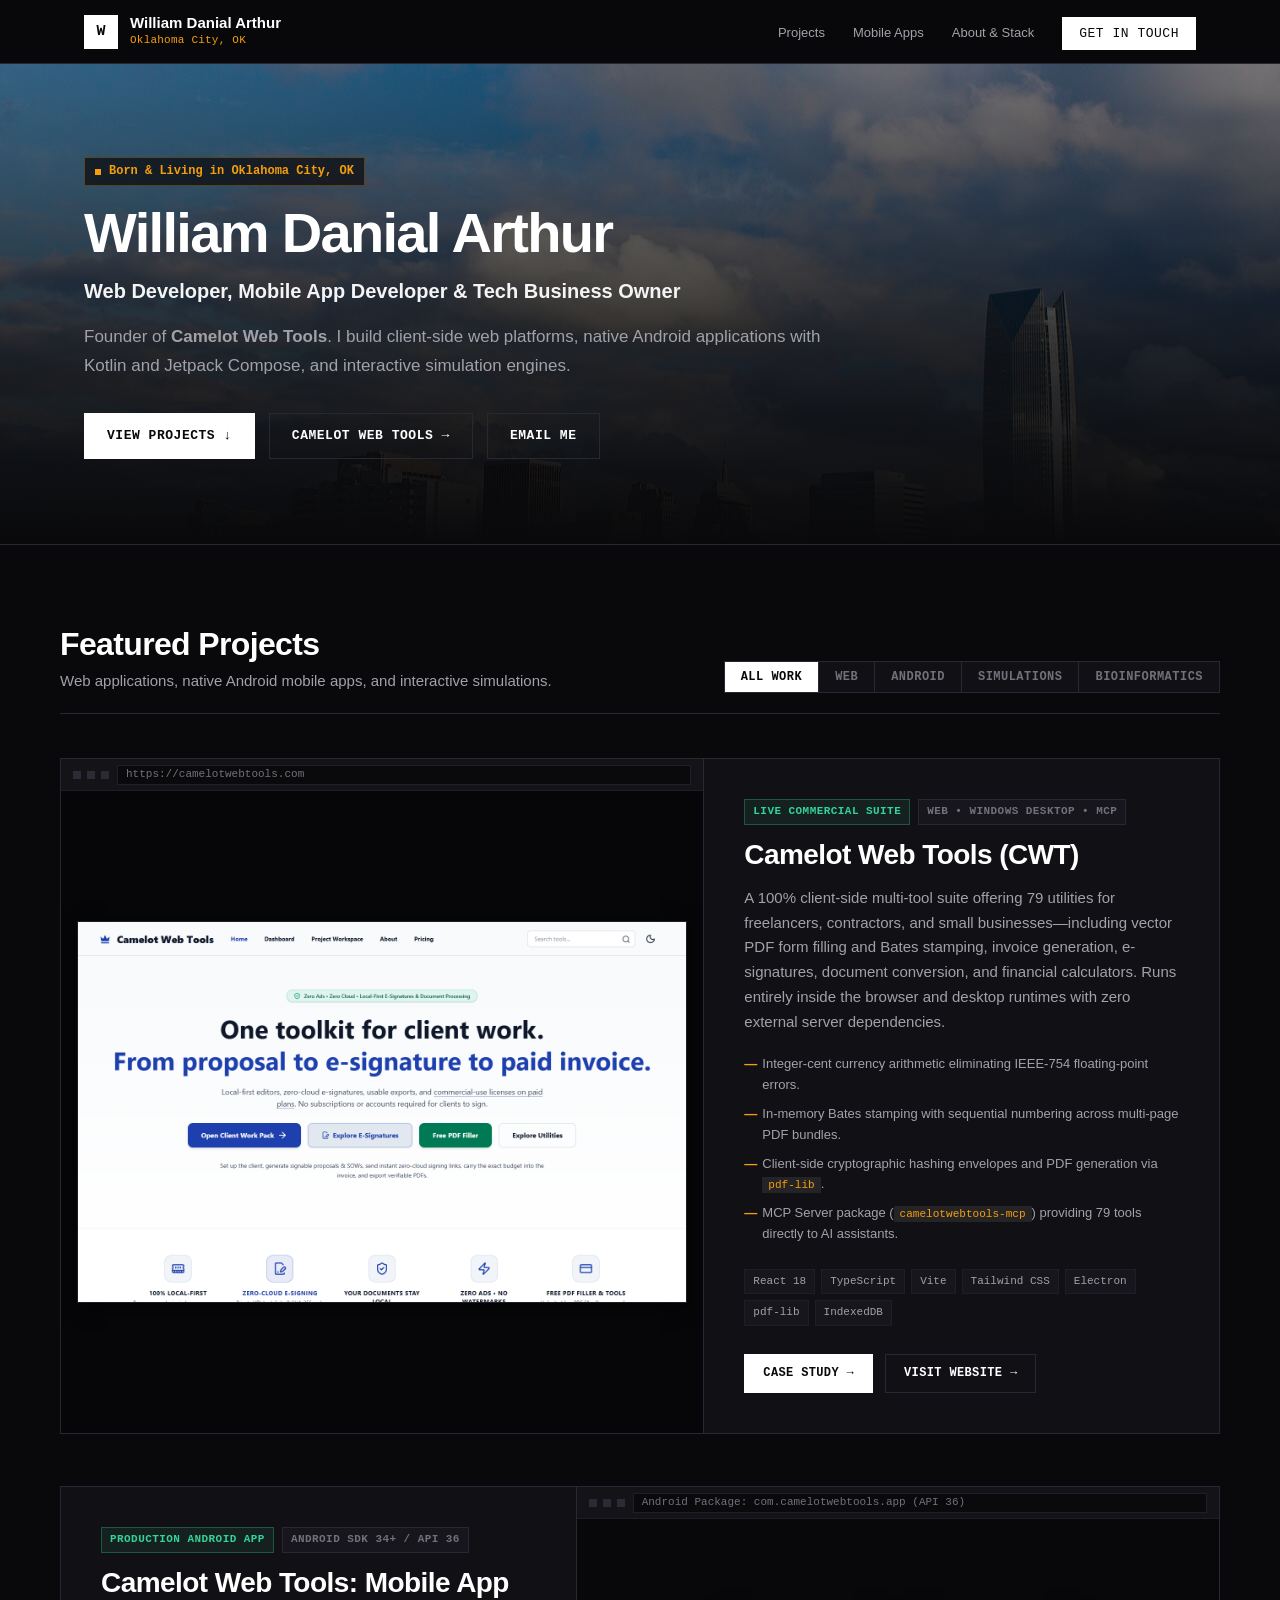
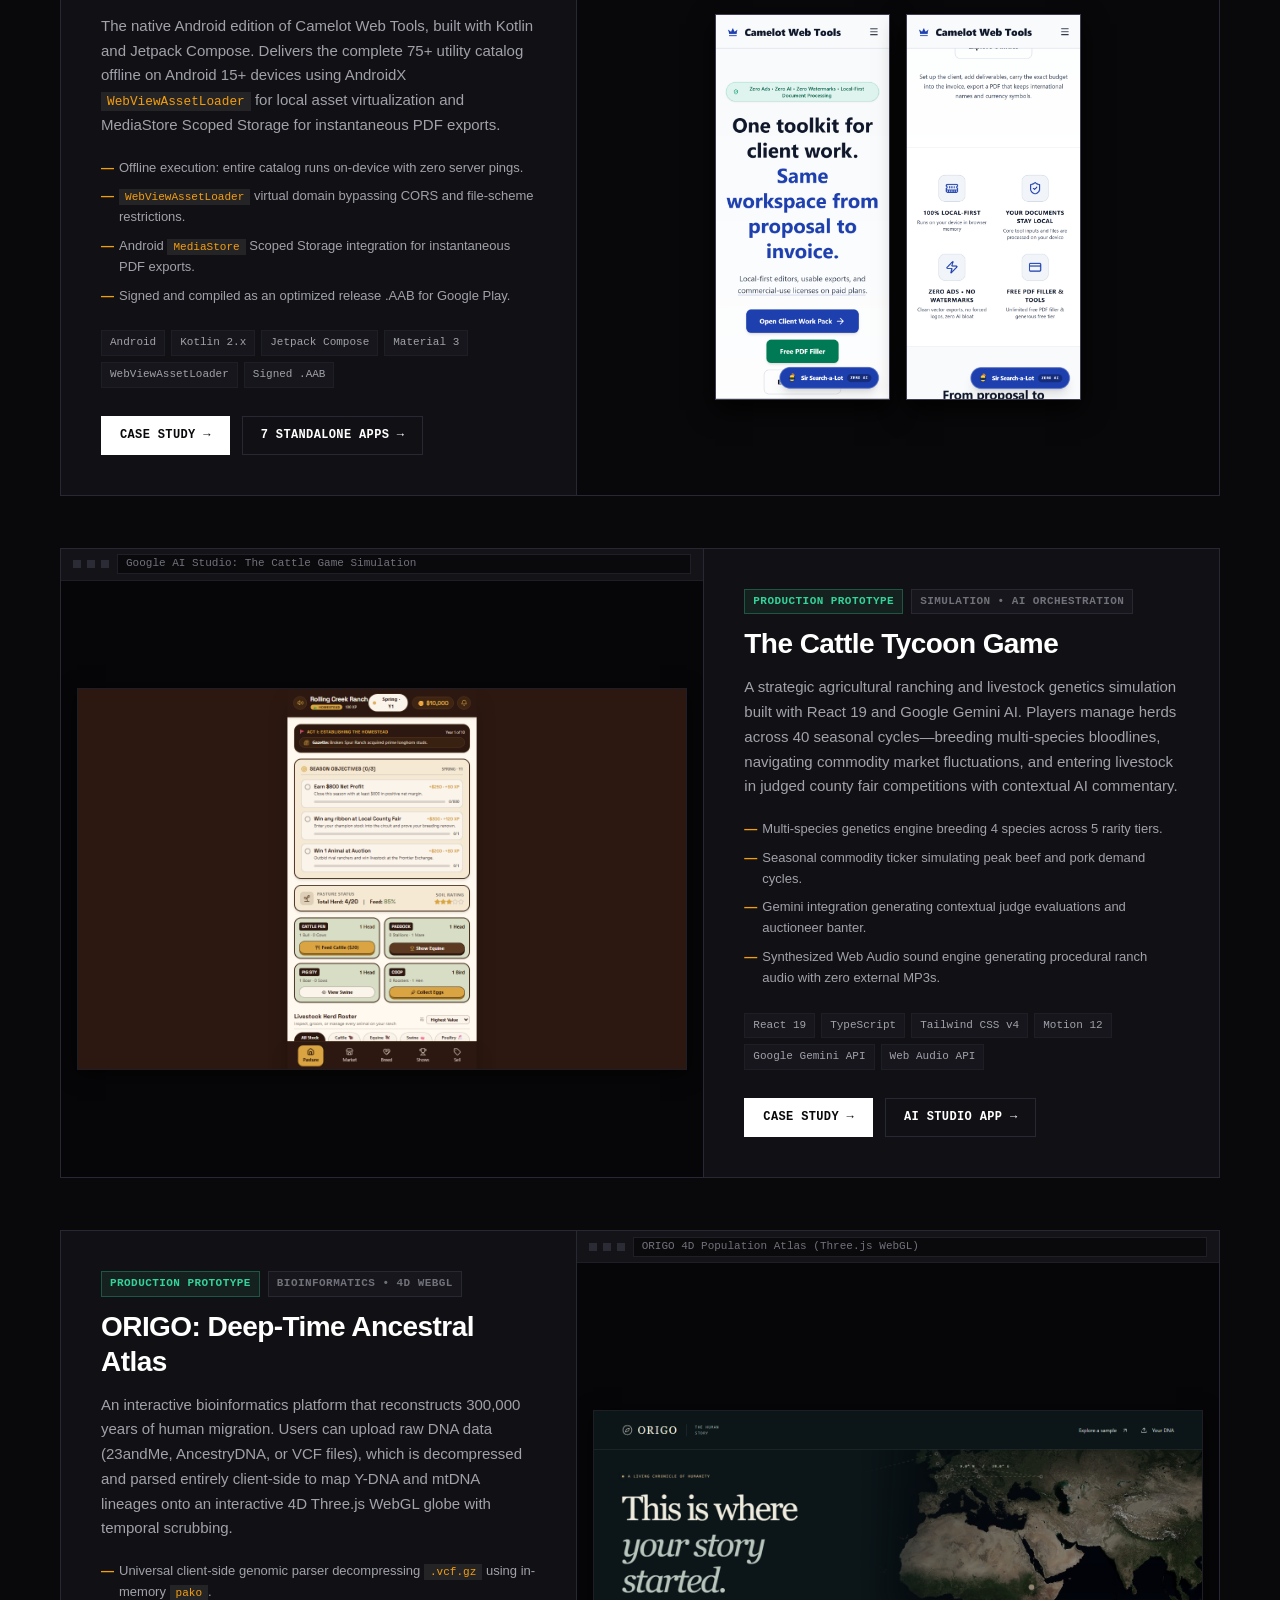
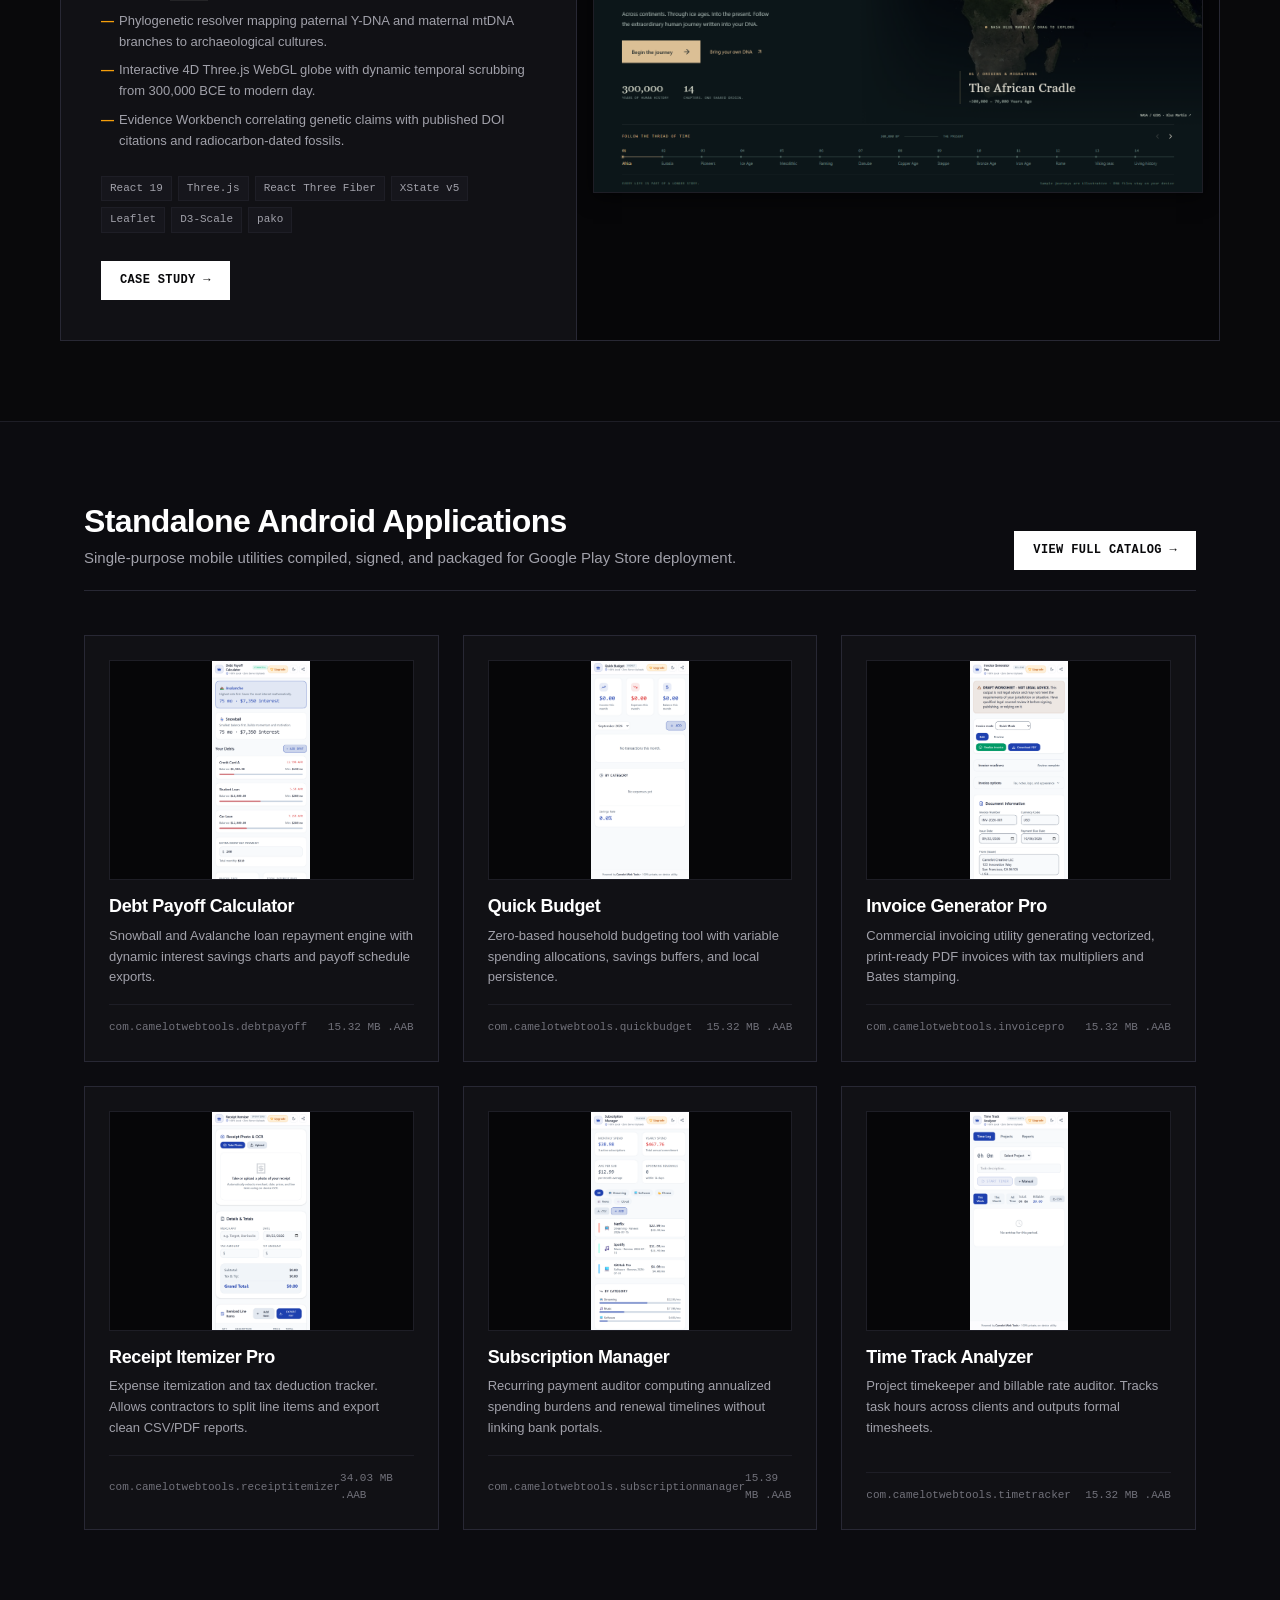
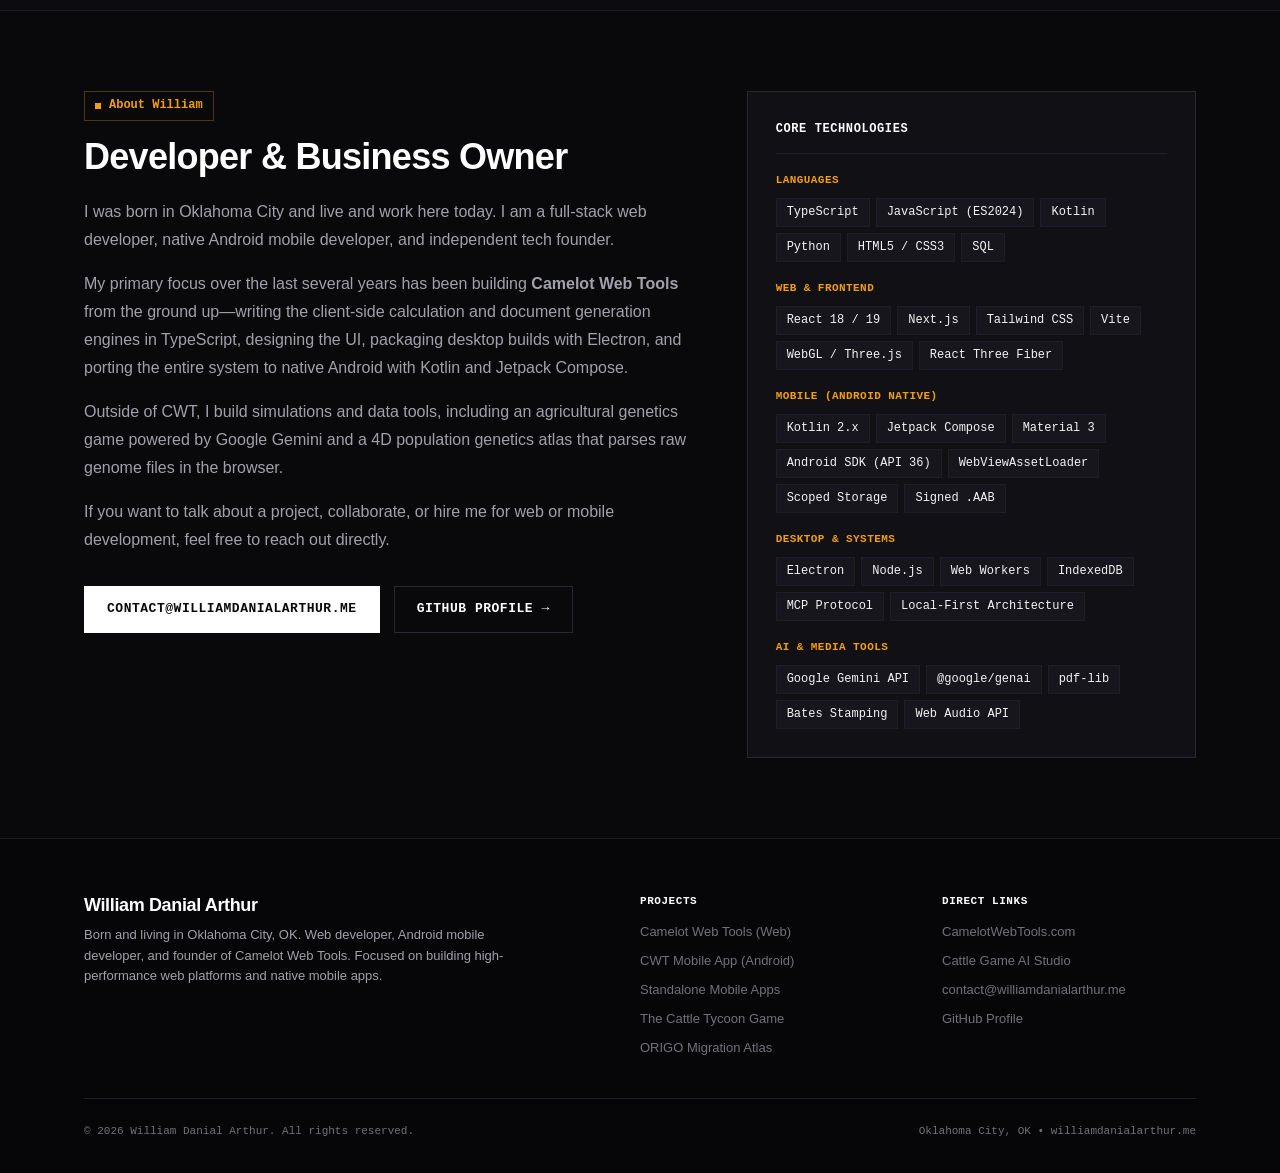
==== commit c7df7f2d: "Refactor portfolio to anti-ai-slop design: authentic human voice, born and living in OKC, integrated" ====
--- a/index.html
+++ b/index.html
@@ -6,10 +6,10 @@
   <meta http-equiv="Cache-Control" content="no-cache, no-store, must-revalidate" />
   <meta http-equiv="Pragma" content="no-cache" />
   <meta http-equiv="Expires" content="0" />
-  <title>William Danial Arthur | Senior Web &amp; Mobile Developer &bull; Tech Founder (OKC)</title>
-  <meta name="description" content="Portfolio of William Danial Arthur — Proud Oklahoma City native, Senior Web Developer, Android Mobile Developer, and Founder of Camelot Web Tools." />
+  <title>William Danial Arthur | Web Developer, Mobile App Developer &amp; Tech Business Owner (OKC)</title>
+  <meta name="description" content="Portfolio of William Danial Arthur — born and living in Oklahoma City, OK. Web developer, Android mobile developer, and founder of Camelot Web Tools." />
   
-  <link rel="stylesheet" href="style.css?v=4.0" />
+  <link rel="stylesheet" href="style.css?v=5.0" />
   <link rel="icon" type="image/png" href="assets/images/cwt-app-icon.png">
 </head>
 <body>
@@ -21,333 +21,266 @@
         <div class="brand-logo-box">W</div>
         <div class="brand-details">
           <span class="brand-title">William Danial Arthur</span>
-          <span class="brand-subtitle">Proud Oklahoma City Native</span>
+          <span class="brand-subtitle">Oklahoma City, OK</span>
         </div>
       </a>
 
       <nav>
         <button class="mobile-toggle" id="mobileMenuToggle" aria-label="Toggle navigation menu">&#9776;</button>
         <ul class="nav-links" id="navLinks">
-          <li class="nav-item"><a href="#featuredWork">Featured Work</a></li>
+          <li class="nav-item"><a href="#projects">Projects</a></li>
           <li class="nav-item"><a href="#mobileApps">Mobile Apps</a></li>
           <li class="nav-item"><a href="#about">About &amp; Stack</a></li>
-          <li class="nav-item"><a href="mailto:contact@williamdanialarthur.me" class="nav-contact-btn">Direct Contact</a></li>
+          <li class="nav-item"><a href="mailto:contact@williamdanialarthur.me" class="nav-contact-btn">Get In Touch</a></li>
         </ul>
       </nav>
     </div>
   </header>
 
   <main>
-    <!-- Hero Section with Oklahoma City Skyline Backdrop -->
-    <section class="hero-section">
-      <div class="hero-skyline-backdrop">
-        <div class="skyline-location-tag">
-          Downtown Oklahoma City // Devon Energy Center // 35.4676° N, 97.5164° W
-        </div>
-      </div>
-
-      <div class="hero-intro-area">
-        <div class="container hero-layout-grid">
-          <div>
-            <div class="hero-location-pill">
-              <span class="location-dot"></span>
-              <span>Proud Oklahoma City Native &bull; Tech Founder &bull; Mobile Dev</span>
-            </div>
-            <h1 class="hero-name">William Danial Arthur</h1>
-            <p class="hero-role-title">
-              Senior Web Developer, Mobile App Developer &amp; Tech Business Owner
-            </p>
-            <p class="hero-bio">
-              Founder of <strong>Camelot Web Tools</strong>. I engineer fast, responsive web platforms, production Android applications with Jetpack Compose &amp; Kotlin, and high-performance interactive simulation engines from Oklahoma City.
-            </p>
-            <div class="hero-cta-group">
-              <a href="#featuredWork" class="btn-primary">Explore Featured Work &darr;</a>
-              <a href="https://camelotwebtools.com" target="_blank" rel="noopener" class="btn-secondary">Visit Camelot Web Tools &rarr;</a>
-            </div>
-          </div>
-
-          <!-- Quick Summary Card -->
-          <div class="hero-summary-card">
-            <div class="summary-card-header">
-              <h3>William D. Arthur</h3>
-              <p>Founder &bull; Systems Architect</p>
-            </div>
-            <ul class="summary-stats-list">
-              <li class="summary-stat-row">
-                <span class="stat-key">Hometown:</span>
-                <span class="stat-val" style="color: var(--accent-amber);">Oklahoma City Native</span>
-              </li>
-              <li class="summary-stat-row">
-                <span class="stat-key">Flagship Venture:</span>
-                <span class="stat-val">Camelot Web Tools</span>
-              </li>
-              <li class="summary-stat-row">
-                <span class="stat-key">Mobile Production:</span>
-                <span class="stat-val">8 Signed Android Apps</span>
-              </li>
-              <li class="summary-stat-row">
-                <span class="stat-key">Primary Stack:</span>
-                <span class="stat-val">React, TypeScript, Kotlin</span>
-              </li>
-              <li class="summary-stat-row">
-                <span class="stat-key">Android Target:</span>
-                <span class="stat-val">Android 15+ (API 36)</span>
-              </li>
-              <li class="summary-stat-row">
-                <span class="stat-key">Platforms:</span>
-                <span class="stat-val">Web, Android, Electron</span>
-              </li>
-            </ul>
+    <!-- Hero Section with Integrated Oklahoma City Skyline -->
+    <section class="hero-wrapper">
+      <div class="hero-skyline-bg">
+        <div class="container">
+          <div class="hero-content">
+            <div class="hero-location-tag">
+              <span class="hero-location-dot"></span>
+              <span>Born &amp; Living in Oklahoma City, OK</span>
+            </div>
+            <h1 class="hero-headline">William Danial Arthur</h1>
+            <p class="hero-subheadline">
+              Web Developer, Mobile App Developer &amp; Tech Business Owner
+            </p>
+            <p class="hero-paragraph">
+              Founder of <strong>Camelot Web Tools</strong>. I build client-side web platforms, native Android applications with Kotlin and Jetpack Compose, and interactive simulation engines.
+            </p>
+            <div class="hero-actions">
+              <a href="#projects" class="btn-solid-white">View Projects &darr;</a>
+              <a href="https://camelotwebtools.com" target="_blank" rel="noopener" class="btn-outline-white">Camelot Web Tools &rarr;</a>
+              <a href="mailto:contact@williamdanialarthur.me" class="btn-outline-white">Email Me</a>
+            </div>
           </div>
         </div>
       </div>
     </section>
 
-    <!-- Key Metrics Bar -->
-    <section class="metrics-ribbon">
-      <div class="container">
-        <div class="metrics-ribbon-grid">
-          <div class="metric-cell">
-            <div class="metric-big">79+</div>
-            <div class="metric-label">Client-Side Utilities</div>
-            <div class="metric-sub">Active in Camelot Web Tools</div>
-          </div>
-          <div class="metric-cell">
-            <div class="metric-big">8</div>
-            <div class="metric-label">Production Android Apps</div>
-            <div class="metric-sub">Target API 36 (Android 15+)</div>
-          </div>
-          <div class="metric-cell">
-            <div class="metric-big">300k+</div>
-            <div class="metric-label">Years Genomic History</div>
-            <div class="metric-sub">4D WebGL models in ORIGO</div>
-          </div>
-          <div class="metric-cell">
-            <div class="metric-big">10+</div>
-            <div class="metric-label">Years Engineering</div>
-            <div class="metric-sub">Web platforms &amp; mobile suites</div>
-          </div>
-        </div>
-      </div>
-    </section>
-
     <!-- Featured Projects Showcase -->
-    <section class="container section-padding" id="featuredWork">
-      <div class="section-header-row">
+    <section class="container section-padding" id="projects">
+      <div class="section-head">
         <div>
-          <h2 class="section-heading">Featured Engineering Projects</h2>
-          <p class="section-desc">
-            Production web platforms, native Android applications, and interactive simulations.
+          <h2 class="section-title">Featured Projects</h2>
+          <p class="section-subtitle">
+            Web applications, native Android mobile apps, and interactive simulations.
           </p>
         </div>
 
-        <!-- Filter Bar -->
-        <div class="filter-button-group">
-          <button class="filter-btn active" data-filter="all">All Work</button>
-          <button class="filter-btn" data-filter="web">Web Platforms</button>
-          <button class="filter-btn" data-filter="mobile">Android Apps</button>
-          <button class="filter-btn" data-filter="simulation">Simulations</button>
-          <button class="filter-btn" data-filter="bio">Bioinformatics</button>
-        </div>
-      </div>
-
-      <!-- Project Cards Stack -->
-      <div class="project-card-stack">
+        <!-- Filter Tabs -->
+        <div class="filter-tabs">
+          <button class="filter-tab active" data-filter="all">All Work</button>
+          <button class="filter-tab" data-filter="web">Web</button>
+          <button class="filter-tab" data-filter="mobile">Android</button>
+          <button class="filter-tab" data-filter="simulation">Simulations</button>
+          <button class="filter-tab" data-filter="bio">Bioinformatics</button>
+        </div>
+      </div>
+
+      <!-- Project Stack -->
+      <div class="project-stack">
 
         <!-- 1. CAMELOT WEB TOOLS -->
         <article class="project-card" data-category="web">
-          <div class="project-media-col">
-            <div class="chrome-title-bar">
-              <div class="chrome-window-dots">
-                <span class="chrome-dot"></span>
-                <span class="chrome-dot"></span>
-                <span class="chrome-dot"></span>
-              </div>
-              <div class="chrome-address-bar">https://camelotwebtools.com</div>
-            </div>
-            <div class="screenshot-container">
-              <img src="assets/images/cwt-desktop-real.png" alt="Camelot Web Tools Live Web Application Screenshot" loading="lazy" />
-            </div>
-          </div>
-
-          <div class="project-content-col">
-            <div>
-              <div class="badge-row">
-                <span class="pill-badge badge-status-live">Live Commercial Suite</span>
-                <span class="pill-badge badge-tech-tag">Web &bull; Desktop NSIS &bull; MCP</span>
+          <div class="project-media">
+            <div class="chrome-bar">
+              <div class="chrome-dots">
+                <span class="chrome-dot"></span>
+                <span class="chrome-dot"></span>
+                <span class="chrome-dot"></span>
+              </div>
+              <div class="chrome-address">https://camelotwebtools.com</div>
+            </div>
+            <div class="media-stage">
+              <img src="assets/images/cwt-desktop-real.png" alt="Camelot Web Tools Web Application Screenshot" loading="lazy" />
+            </div>
+          </div>
+
+          <div class="project-content">
+            <div>
+              <div class="status-badge-row">
+                <span class="status-badge badge-live">Live Commercial Suite</span>
+                <span class="status-badge badge-platform">Web &bull; Windows Desktop &bull; MCP</span>
               </div>
               <h3 class="project-title">Camelot Web Tools (CWT)</h3>
-              <p class="project-summary">
-                100% client-side multi-tool productivity suite offering 79 professional financial calculators, developer encoders, vector PDF engines, and business document builders. Computes completely within browser Web Workers and Windows desktop runtimes with zero external server dependencies.
+              <p class="project-desc">
+                A 100% client-side multi-tool suite offering 79 utilities for freelancers, contractors, and small businesses—including vector PDF form filling and Bates stamping, invoice generation, e-signatures, document conversion, and financial calculators. Runs entirely inside the browser and desktop runtimes with zero external server dependencies.
               </p>
-              <ul class="feature-bullet-list">
-                <li>Integer-cent arithmetic eliminating IEEE-754 floating-point errors.</li>
-                <li>In-memory Bates stamping with sequential collision prevention.</li>
+              <ul class="bullet-features">
+                <li>Integer-cent currency arithmetic eliminating IEEE-754 floating-point errors.</li>
+                <li>In-memory Bates stamping with sequential numbering across multi-page PDF bundles.</li>
                 <li>Client-side cryptographic hashing envelopes and PDF generation via <code>pdf-lib</code>.</li>
                 <li>MCP Server package (<code>camelotwebtools-mcp</code>) providing 79 tools directly to AI assistants.</li>
               </ul>
-              <div class="tech-tag-row">
-                <span class="tech-tag-chip">React 18</span>
-                <span class="tech-tag-chip">TypeScript</span>
-                <span class="tech-tag-chip">Vite</span>
-                <span class="tech-tag-chip">Tailwind CSS</span>
-                <span class="tech-tag-chip">Electron</span>
-                <span class="tech-tag-chip">pdf-lib</span>
-                <span class="tech-tag-chip">IndexedDB</span>
-              </div>
-            </div>
-            <div class="action-links-row">
-              <a href="cwt.html" class="btn-link-solid">Technical Case Study &rarr;</a>
-              <a href="https://camelotwebtools.com" target="_blank" rel="noopener" class="btn-link-outline">Visit Live Portal &rarr;</a>
+              <div class="tag-cluster">
+                <span class="tag-item">React 18</span>
+                <span class="tag-item">TypeScript</span>
+                <span class="tag-item">Vite</span>
+                <span class="tag-item">Tailwind CSS</span>
+                <span class="tag-item">Electron</span>
+                <span class="tag-item">pdf-lib</span>
+                <span class="tag-item">IndexedDB</span>
+              </div>
+            </div>
+            <div class="btn-actions-row">
+              <a href="cwt.html" class="btn-case-study">Case Study &rarr;</a>
+              <a href="https://camelotwebtools.com" target="_blank" rel="noopener" class="btn-live-link">Visit Website &rarr;</a>
             </div>
           </div>
         </article>
 
         <!-- 2. CWT MOBILE APP -->
-        <article class="project-card reverse-card" data-category="mobile">
-          <div class="project-media-col">
-            <div class="chrome-title-bar">
-              <div class="chrome-window-dots">
-                <span class="chrome-dot"></span>
-                <span class="chrome-dot"></span>
-                <span class="chrome-dot"></span>
-              </div>
-              <div class="chrome-address-bar">Android Package: com.camelotwebtools.app (API 36)</div>
-            </div>
-            <div class="screenshot-container dual-phones">
-              <div class="phone-wrapper">
+        <article class="project-card reverse" data-category="mobile">
+          <div class="project-media">
+            <div class="chrome-bar">
+              <div class="chrome-dots">
+                <span class="chrome-dot"></span>
+                <span class="chrome-dot"></span>
+                <span class="chrome-dot"></span>
+              </div>
+              <div class="chrome-address">Android Package: com.camelotwebtools.app (API 36)</div>
+            </div>
+            <div class="media-stage dual-phones">
+              <div class="phone-card">
                 <img src="assets/images/cwt-mobile-hub.png" alt="CWT Mobile Hub Android Screen" loading="lazy" />
               </div>
-              <div class="phone-wrapper">
+              <div class="phone-card">
                 <img src="assets/images/cwt-mobile-finance.png" alt="CWT Mobile Financial Suite Android Screen" loading="lazy" />
               </div>
             </div>
           </div>
 
-          <div class="project-content-col">
-            <div>
-              <div class="badge-row">
-                <span class="pill-badge badge-status-live">Production Android Bundle</span>
-                <span class="pill-badge badge-tech-tag">Android SDK 34+ / API 36</span>
+          <div class="project-content">
+            <div>
+              <div class="status-badge-row">
+                <span class="status-badge badge-live">Production Android App</span>
+                <span class="status-badge badge-platform">Android SDK 34+ / API 36</span>
               </div>
               <h3 class="project-title">Camelot Web Tools: Mobile App</h3>
-              <p class="project-summary">
-                Offline-first Android application pairing native Kotlin and Jetpack Compose with virtualized local asset streaming via AndroidX <code>WebViewAssetLoader</code>. Delivers the complete 75+ utility suite directly to mobile hardware with zero cloud dependencies and Scoped Storage file sandboxing.
+              <p class="project-desc">
+                The native Android edition of Camelot Web Tools, built with Kotlin and Jetpack Compose. Delivers the complete 75+ utility catalog offline on Android 15+ devices using AndroidX <code>WebViewAssetLoader</code> for local asset virtualization and MediaStore Scoped Storage for instantaneous PDF exports.
               </p>
-              <ul class="feature-bullet-list">
-                <li>Offline execution: entire catalog executes locally with zero external telemetry.</li>
+              <ul class="bullet-features">
+                <li>Offline execution: entire catalog runs on-device with zero server pings.</li>
                 <li><code>WebViewAssetLoader</code> virtual domain bypassing CORS and file-scheme restrictions.</li>
                 <li>Android <code>MediaStore</code> Scoped Storage integration for instantaneous PDF exports.</li>
-                <li>Compiled and signed with release keystore for Google Play Store distribution.</li>
+                <li>Signed and compiled as an optimized release .AAB for Google Play.</li>
               </ul>
-              <div class="tech-tag-row">
-                <span class="tech-tag-chip">Android</span>
-                <span class="tech-tag-chip">Kotlin 2.x</span>
-                <span class="tech-tag-chip">Jetpack Compose</span>
-                <span class="tech-tag-chip">Material 3</span>
-                <span class="tech-tag-chip">WebViewAssetLoader</span>
-                <span class="tech-tag-chip">Signed .AAB</span>
-              </div>
-            </div>
-            <div class="action-links-row">
-              <a href="cwt-mobile.html" class="btn-link-solid">Mobile Architecture Deep Dive &rarr;</a>
-              <a href="cwt-standalone-apps.html" class="btn-link-outline">Explore 7 Standalone Apps &rarr;</a>
+              <div class="tag-cluster">
+                <span class="tag-item">Android</span>
+                <span class="tag-item">Kotlin 2.x</span>
+                <span class="tag-item">Jetpack Compose</span>
+                <span class="tag-item">Material 3</span>
+                <span class="tag-item">WebViewAssetLoader</span>
+                <span class="tag-item">Signed .AAB</span>
+              </div>
+            </div>
+            <div class="btn-actions-row">
+              <a href="cwt-mobile.html" class="btn-case-study">Case Study &rarr;</a>
+              <a href="cwt-standalone-apps.html" class="btn-live-link">7 Standalone Apps &rarr;</a>
             </div>
           </div>
         </article>
 
         <!-- 3. THE CATTLE TYCOON GAME -->
         <article class="project-card" data-category="simulation">
-          <div class="project-media-col">
-            <div class="chrome-title-bar">
-              <div class="chrome-window-dots">
-                <span class="chrome-dot"></span>
-                <span class="chrome-dot"></span>
-                <span class="chrome-dot"></span>
-              </div>
-              <div class="chrome-address-bar">Google AI Studio: The Cattle Game Simulation</div>
-            </div>
-            <div class="screenshot-container">
+          <div class="project-media">
+            <div class="chrome-bar">
+              <div class="chrome-dots">
+                <span class="chrome-dot"></span>
+                <span class="chrome-dot"></span>
+                <span class="chrome-dot"></span>
+              </div>
+              <div class="chrome-address">Google AI Studio: The Cattle Game Simulation</div>
+            </div>
+            <div class="media-stage">
               <img src="assets/images/cattle-tycoon-real.png" alt="The Cattle Game Livestock Simulation Screenshot" loading="lazy" />
             </div>
           </div>
 
-          <div class="project-content-col">
-            <div>
-              <div class="badge-row">
-                <span class="pill-badge badge-status-live">Active Production Prototype</span>
-                <span class="pill-badge badge-tech-tag">Game Systems &bull; AI Orchestration</span>
+          <div class="project-content">
+            <div>
+              <div class="status-badge-row">
+                <span class="status-badge badge-live">Production Prototype</span>
+                <span class="status-badge badge-platform">Simulation &bull; AI Orchestration</span>
               </div>
               <h3 class="project-title">The Cattle Tycoon Game</h3>
-              <p class="project-summary">
-                Strategic agricultural ranching and livestock genetics simulation combining commodity market trading, multi-species pedigree breeding, competitive halter judging, and Google Gemini AI narrative generation (<code>@google/genai</code>). Players manage a 10-year career (40 seasons) across five distinct geographic regions.
+              <p class="project-desc">
+                A strategic agricultural ranching and livestock genetics simulation built with React 19 and Google Gemini AI. Players manage herds across 40 seasonal cycles—breeding multi-species bloodlines, navigating commodity market fluctuations, and entering livestock in judged county fair competitions with contextual AI commentary.
               </p>
-              <ul class="feature-bullet-list">
+              <ul class="bullet-features">
                 <li>Multi-species genetics engine breeding 4 species across 5 rarity tiers.</li>
                 <li>Seasonal commodity ticker simulating peak beef and pork demand cycles.</li>
                 <li>Gemini integration generating contextual judge evaluations and auctioneer banter.</li>
                 <li>Synthesized Web Audio sound engine generating procedural ranch audio with zero external MP3s.</li>
               </ul>
-              <div class="tech-tag-row">
-                <span class="tech-tag-chip">React 19</span>
-                <span class="tech-tag-chip">TypeScript</span>
-                <span class="tech-tag-chip">Tailwind CSS v4</span>
-                <span class="tech-tag-chip">Motion 12</span>
-                <span class="tech-tag-chip">@google/genai</span>
-                <span class="tech-tag-chip">Web Audio API</span>
-              </div>
-            </div>
-            <div class="action-links-row">
-              <a href="cattle-tycoon.html" class="btn-link-solid">Simulation Case Study &rarr;</a>
-              <a href="https://ai.studio/apps/f34d9689-c2cc-42dc-b42c-600ed9680d95" target="_blank" rel="noopener" class="btn-link-outline">AI Studio App &rarr;</a>
+              <div class="tag-cluster">
+                <span class="tag-item">React 19</span>
+                <span class="tag-item">TypeScript</span>
+                <span class="tag-item">Tailwind CSS v4</span>
+                <span class="tag-item">Motion 12</span>
+                <span class="tag-item">Google Gemini API</span>
+                <span class="tag-item">Web Audio API</span>
+              </div>
+            </div>
+            <div class="btn-actions-row">
+              <a href="cattle-tycoon.html" class="btn-case-study">Case Study &rarr;</a>
+              <a href="https://ai.studio/apps/f34d9689-c2cc-42dc-b42c-600ed9680d95" target="_blank" rel="noopener" class="btn-live-link">AI Studio App &rarr;</a>
             </div>
           </div>
         </article>
 
         <!-- 4. ORIGO BIOINFORMATICS ATLAS -->
-        <article class="project-card reverse-card" data-category="bio">
-          <div class="project-media-col">
-            <div class="chrome-title-bar">
-              <div class="chrome-window-dots">
-                <span class="chrome-dot"></span>
-                <span class="chrome-dot"></span>
-                <span class="chrome-dot"></span>
-              </div>
-              <div class="chrome-address-bar">ORIGO 4D Population Atlas (Three.js WebGL)</div>
-            </div>
-            <div class="screenshot-container">
+        <article class="project-card reverse" data-category="bio">
+          <div class="project-media">
+            <div class="chrome-bar">
+              <div class="chrome-dots">
+                <span class="chrome-dot"></span>
+                <span class="chrome-dot"></span>
+                <span class="chrome-dot"></span>
+              </div>
+              <div class="chrome-address">ORIGO 4D Population Atlas (Three.js WebGL)</div>
+            </div>
+            <div class="media-stage">
               <img src="assets/images/origo-real.png" alt="ORIGO 4D WebGL Population Dispersal Atlas Screenshot" loading="lazy" />
             </div>
           </div>
 
-          <div class="project-content-col">
-            <div>
-              <div class="badge-row">
-                <span class="pill-badge badge-status-live">Production Prototype</span>
-                <span class="pill-badge badge-tech-tag">Bioinformatics &bull; 4D WebGL</span>
+          <div class="project-content">
+            <div>
+              <div class="status-badge-row">
+                <span class="status-badge badge-live">Production Prototype</span>
+                <span class="status-badge badge-platform">Bioinformatics &bull; 4D WebGL</span>
               </div>
               <h3 class="project-title">ORIGO: Deep-Time Ancestral Atlas</h3>
-              <p class="project-summary">
-                In-browser bioinformatics platform and 4D geospatial atlas tracking 300,000 years of human evolutionary dispersal. Ingests raw consumer genomic variant arrays (23andMe, AncestryDNA, gVCF) directly in client memory to construct interactive phylogenetic trajectories grounded in peer-reviewed archaeogenetic literature.
+              <p class="project-desc">
+                An interactive bioinformatics platform that reconstructs 300,000 years of human migration. Users can upload raw DNA data (23andMe, AncestryDNA, or VCF files), which is decompressed and parsed entirely client-side to map Y-DNA and mtDNA lineages onto an interactive 4D Three.js WebGL globe with temporal scrubbing.
               </p>
-              <ul class="feature-bullet-list">
+              <ul class="bullet-features">
                 <li>Universal client-side genomic parser decompressing <code>.vcf.gz</code> using in-memory <code>pako</code>.</li>
                 <li>Phylogenetic resolver mapping paternal Y-DNA and maternal mtDNA branches to archaeological cultures.</li>
                 <li>Interactive 4D Three.js WebGL globe with dynamic temporal scrubbing from 300,000 BCE to modern day.</li>
                 <li>Evidence Workbench correlating genetic claims with published DOI citations and radiocarbon-dated fossils.</li>
               </ul>
-              <div class="tech-tag-row">
-                <span class="tech-tag-chip">React 19</span>
-                <span class="tech-tag-chip">Three.js</span>
-                <span class="tech-tag-chip">React Three Fiber</span>
-                <span class="tech-tag-chip">XState v5</span>
-                <span class="tech-tag-chip">Leaflet</span>
-                <span class="tech-tag-chip">D3-Scale</span>
-                <span class="tech-tag-chip">pako</span>
-              </div>
-            </div>
-            <div class="action-links-row">
-              <a href="origo.html" class="btn-link-solid">Bioinformatics Case Study &rarr;</a>
+              <div class="tag-cluster">
+                <span class="tag-item">React 19</span>
+                <span class="tag-item">Three.js</span>
+                <span class="tag-item">React Three Fiber</span>
+                <span class="tag-item">XState v5</span>
+                <span class="tag-item">Leaflet</span>
+                <span class="tag-item">D3-Scale</span>
+                <span class="tag-item">pako</span>
+              </div>
+            </div>
+            <div class="btn-actions-row">
+              <a href="origo.html" class="btn-case-study">Case Study &rarr;</a>
             </div>
           </div>
         </article>
@@ -358,105 +291,105 @@
     <!-- Standalone Android Applications Catalog -->
     <section class="standalone-section section-padding" id="mobileApps">
       <div class="container">
-        <div class="section-header-row">
+        <div class="section-head">
           <div>
-            <h2 class="section-heading">CWT Standalone Mobile Applications</h2>
-            <p class="section-desc">
-              Specialized single-purpose Android utilities compiled, signed, and packaged for Google Play Store deployment.
+            <h2 class="section-title">Standalone Android Applications</h2>
+            <p class="section-subtitle">
+              Single-purpose mobile utilities compiled, signed, and packaged for Google Play Store deployment.
             </p>
           </div>
           <div>
-            <a href="cwt-standalone-apps.html" class="btn-link-solid">View Master Catalog &rarr;</a>
-          </div>
-        </div>
-
-        <div class="standalone-grid">
+            <a href="cwt-standalone-apps.html" class="btn-case-study">View Full Catalog &rarr;</a>
+          </div>
+        </div>
+
+        <div class="apps-grid">
 
           <!-- 1: Debt Payoff -->
-          <article class="standalone-card" data-category="mobile">
-            <div class="app-screenshot-frame">
+          <article class="app-card" data-category="mobile">
+            <div class="app-stage">
               <img src="assets/images/cwt-standalone-debt.png" alt="Debt Payoff Calculator Android Screen" loading="lazy" />
             </div>
-            <h4 class="app-name">Debt Payoff Calculator</h4>
-            <p class="app-description">
+            <h4 class="app-title">Debt Payoff Calculator</h4>
+            <p class="app-desc">
               Snowball and Avalanche loan repayment engine with dynamic interest savings charts and payoff schedule exports.
             </p>
-            <div class="app-meta-footer">
+            <div class="app-footer">
               <span>com.camelotwebtools.debtpayoff</span>
               <span>15.32 MB .AAB</span>
             </div>
           </article>
 
           <!-- 2: Quick Budget -->
-          <article class="standalone-card" data-category="mobile">
-            <div class="app-screenshot-frame">
+          <article class="app-card" data-category="mobile">
+            <div class="app-stage">
               <img src="assets/images/cwt-standalone-budget.png" alt="Quick Budget Android Screen" loading="lazy" />
             </div>
-            <h4 class="app-name">Quick Budget</h4>
-            <p class="app-description">
+            <h4 class="app-title">Quick Budget</h4>
+            <p class="app-desc">
               Zero-based household budgeting tool with variable spending allocations, savings buffers, and local persistence.
             </p>
-            <div class="app-meta-footer">
+            <div class="app-footer">
               <span>com.camelotwebtools.quickbudget</span>
               <span>15.32 MB .AAB</span>
             </div>
           </article>
 
           <!-- 3: Invoice Generator Pro -->
-          <article class="standalone-card" data-category="mobile">
-            <div class="app-screenshot-frame">
+          <article class="app-card" data-category="mobile">
+            <div class="app-stage">
               <img src="assets/images/cwt-standalone-invoice.png" alt="Invoice Generator Pro Android Screen" loading="lazy" />
             </div>
-            <h4 class="app-name">Invoice Generator Pro</h4>
-            <p class="app-description">
+            <h4 class="app-title">Invoice Generator Pro</h4>
+            <p class="app-desc">
               Commercial invoicing utility generating vectorized, print-ready PDF invoices with tax multipliers and Bates stamping.
             </p>
-            <div class="app-meta-footer">
+            <div class="app-footer">
               <span>com.camelotwebtools.invoicepro</span>
               <span>15.32 MB .AAB</span>
             </div>
           </article>
 
           <!-- 4: Receipt Itemizer Pro -->
-          <article class="standalone-card" data-category="mobile">
-            <div class="app-screenshot-frame">
+          <article class="app-card" data-category="mobile">
+            <div class="app-stage">
               <img src="assets/images/cwt-standalone-receipt.png" alt="Receipt Itemizer Pro Android Screen" loading="lazy" />
             </div>
-            <h4 class="app-name">Receipt Itemizer Pro</h4>
-            <p class="app-description">
+            <h4 class="app-title">Receipt Itemizer Pro</h4>
+            <p class="app-desc">
               Expense itemization and tax deduction tracker. Allows contractors to split line items and export clean CSV/PDF reports.
             </p>
-            <div class="app-meta-footer">
+            <div class="app-footer">
               <span>com.camelotwebtools.receiptitemizer</span>
               <span>34.03 MB .AAB</span>
             </div>
           </article>
 
           <!-- 5: Subscription Manager -->
-          <article class="standalone-card" data-category="mobile">
-            <div class="app-screenshot-frame">
+          <article class="app-card" data-category="mobile">
+            <div class="app-stage">
               <img src="assets/images/cwt-standalone-subscription.png" alt="Subscription Manager Android Screen" loading="lazy" />
             </div>
-            <h4 class="app-name">Subscription Manager</h4>
-            <p class="app-description">
+            <h4 class="app-title">Subscription Manager</h4>
+            <p class="app-desc">
               Recurring payment auditor computing annualized spending burdens and renewal timelines without linking bank portals.
             </p>
-            <div class="app-meta-footer">
+            <div class="app-footer">
               <span>com.camelotwebtools.subscriptionmanager</span>
               <span>15.39 MB .AAB</span>
             </div>
           </article>
 
           <!-- 6: Time Track Analyzer -->
-          <article class="standalone-card" data-category="mobile">
-            <div class="app-screenshot-frame">
+          <article class="app-card" data-category="mobile">
+            <div class="app-stage">
               <img src="assets/images/cwt-standalone-timetrack.png" alt="Time Track Analyzer Android Screen" loading="lazy" />
             </div>
-            <h4 class="app-name">Time Track Analyzer</h4>
-            <p class="app-description">
+            <h4 class="app-title">Time Track Analyzer</h4>
+            <p class="app-desc">
               Project timekeeper and billable rate auditor. Tracks task hours across clients and outputs formal timesheets.
             </p>
-            <div class="app-meta-footer">
+            <div class="app-footer">
               <span>com.camelotwebtools.timetracker</span>
               <span>15.32 MB .AAB</span>
             </div>
@@ -468,89 +401,92 @@
 
     <!-- About & Technical Stack -->
     <section class="about-section" id="about">
-      <div class="container about-split-layout">
-        <div class="about-story">
-          <div class="hero-location-pill">
-            <span class="location-dot"></span>
-            <span>ABOUT THE ENGINEER &bull; OKLAHOMA CITY NATIVE</span>
-          </div>
-          <h2>William Danial Arthur</h2>
+      <div class="container about-grid">
+        <div class="about-bio">
+          <div class="hero-location-tag" style="margin-bottom: 14px;">
+            <span class="hero-location-dot"></span>
+            <span>About William</span>
+          </div>
+          <h2>Developer &amp; Business Owner</h2>
           <p>
-            I am a senior full-stack engineer, Android mobile developer, and independent technology business owner born, raised, and based in <strong>Oklahoma City, Oklahoma</strong>. Over the past decade, my work has focused on engineering fast web platforms, offline-capable mobile utilities, and rich simulation software.
+            I was born in Oklahoma City and live and work here today. I am a full-stack web developer, native Android mobile developer, and independent tech founder.
           </p>
           <p>
-            As the founder of <strong>Camelot Web Tools</strong>, I built and launched an extensive commercial suite of 79+ client-side business, legal, and financial utilities. I architected the cross-platform system from core TypeScript algorithms and vector PDF pipelines to native Android packaging and Google Play Console release management.
+            My primary focus over the last several years has been building <strong>Camelot Web Tools</strong> from the ground up—writing the client-side calculation and document generation engines in TypeScript, designing the UI, packaging desktop builds with Electron, and porting the entire system to native Android with Kotlin and Jetpack Compose.
           </p>
           <p>
-            My engineering expertise centers on high-performance TypeScript/React web systems, modern Android app development with Kotlin and Jetpack Compose, client-side data architecture, and practical AI integrations.
+            Outside of CWT, I build simulations and data tools, including an agricultural genetics game powered by Google Gemini and a 4D population genetics atlas that parses raw genome files in the browser.
           </p>
-          <div class="about-action-row">
-            <a href="mailto:contact@williamdanialarthur.me" class="btn-primary">contact@williamdanialarthur.me</a>
-            <a href="https://github.com" target="_blank" rel="noopener" class="btn-secondary">GitHub Profile &rarr;</a>
-          </div>
-        </div>
-
-        <!-- Technical Stack Specs Panel -->
-        <div class="stack-specs-panel">
-          <div class="stack-panel-title">TECHNICAL STACK &amp; SPECIALTIES</div>
-          <div class="stack-categories-list">
-            <div>
-              <div class="stack-cat-title">Languages</div>
-              <div class="stack-chips-cluster">
-                <span class="stack-tag">TypeScript</span>
-                <span class="stack-tag">JavaScript (ES2024)</span>
-                <span class="stack-tag">Kotlin</span>
-                <span class="stack-tag">Python</span>
-                <span class="stack-tag">HTML5 / CSS3</span>
-                <span class="stack-tag">SQL</span>
-              </div>
-            </div>
-
-            <div>
-              <div class="stack-cat-title">Web &amp; Frontend</div>
-              <div class="stack-chips-cluster">
-                <span class="stack-tag">React 18 / 19</span>
-                <span class="stack-tag">Next.js</span>
-                <span class="stack-tag">Tailwind CSS</span>
-                <span class="stack-tag">Vite</span>
-                <span class="stack-tag">WebGL / Three.js</span>
-                <span class="stack-tag">React Three Fiber</span>
-              </div>
-            </div>
-
-            <div>
-              <div class="stack-cat-title">Mobile (Android Native)</div>
-              <div class="stack-chips-cluster">
-                <span class="stack-tag">Kotlin 2.x</span>
-                <span class="stack-tag">Jetpack Compose</span>
-                <span class="stack-tag">Material 3</span>
-                <span class="stack-tag">Android SDK (API 36)</span>
-                <span class="stack-tag">WebViewAssetLoader</span>
-                <span class="stack-tag">Scoped Storage</span>
-                <span class="stack-tag">Signed .AAB</span>
-              </div>
-            </div>
-
-            <div>
-              <div class="stack-cat-title">Desktop &amp; Architecture</div>
-              <div class="stack-chips-cluster">
-                <span class="stack-tag">Electron</span>
-                <span class="stack-tag">Node.js</span>
-                <span class="stack-tag">Web Workers</span>
-                <span class="stack-tag">IndexedDB</span>
-                <span class="stack-tag">MCP Protocol</span>
-                <span class="stack-tag">Local-First Systems</span>
-              </div>
-            </div>
-
-            <div>
-              <div class="stack-cat-title">AI &amp; Media Tools</div>
-              <div class="stack-chips-cluster">
-                <span class="stack-tag">Google Gemini API</span>
-                <span class="stack-tag">@google/genai</span>
-                <span class="stack-tag">pdf-lib</span>
-                <span class="stack-tag">Bates Stamping</span>
-                <span class="stack-tag">Web Audio API</span>
+          <p>
+            If you want to talk about a project, collaborate, or hire me for web or mobile development, feel free to reach out directly.
+          </p>
+          <div class="about-contact-links">
+            <a href="mailto:contact@williamdanialarthur.me" class="btn-solid-white">contact@williamdanialarthur.me</a>
+            <a href="https://github.com" target="_blank" rel="noopener" class="btn-outline-white">GitHub Profile &rarr;</a>
+          </div>
+        </div>
+
+        <!-- Technical Stack Panel -->
+        <div class="stack-panel">
+          <div class="stack-title">Core Technologies</div>
+          <div class="stack-list">
+            <div>
+              <div class="stack-group-title">Languages</div>
+              <div class="stack-chips">
+                <span class="stack-chip">TypeScript</span>
+                <span class="stack-chip">JavaScript (ES2024)</span>
+                <span class="stack-chip">Kotlin</span>
+                <span class="stack-chip">Python</span>
+                <span class="stack-chip">HTML5 / CSS3</span>
+                <span class="stack-chip">SQL</span>
+              </div>
+            </div>
+
+            <div>
+              <div class="stack-group-title">Web &amp; Frontend</div>
+              <div class="stack-chips">
+                <span class="stack-chip">React 18 / 19</span>
+                <span class="stack-chip">Next.js</span>
+                <span class="stack-chip">Tailwind CSS</span>
+                <span class="stack-chip">Vite</span>
+                <span class="stack-chip">WebGL / Three.js</span>
+                <span class="stack-chip">React Three Fiber</span>
+              </div>
+            </div>
+
+            <div>
+              <div class="stack-group-title">Mobile (Android Native)</div>
+              <div class="stack-chips">
+                <span class="stack-chip">Kotlin 2.x</span>
+                <span class="stack-chip">Jetpack Compose</span>
+                <span class="stack-chip">Material 3</span>
+                <span class="stack-chip">Android SDK (API 36)</span>
+                <span class="stack-chip">WebViewAssetLoader</span>
+                <span class="stack-chip">Scoped Storage</span>
+                <span class="stack-chip">Signed .AAB</span>
+              </div>
+            </div>
+
+            <div>
+              <div class="stack-group-title">Desktop &amp; Systems</div>
+              <div class="stack-chips">
+                <span class="stack-chip">Electron</span>
+                <span class="stack-chip">Node.js</span>
+                <span class="stack-chip">Web Workers</span>
+                <span class="stack-chip">IndexedDB</span>
+                <span class="stack-chip">MCP Protocol</span>
+                <span class="stack-chip">Local-First Architecture</span>
+              </div>
+            </div>
+
+            <div>
+              <div class="stack-group-title">AI &amp; Media Tools</div>
+              <div class="stack-chips">
+                <span class="stack-chip">Google Gemini API</span>
+                <span class="stack-chip">@google/genai</span>
+                <span class="stack-chip">pdf-lib</span>
+                <span class="stack-chip">Bates Stamping</span>
+                <span class="stack-chip">Web Audio API</span>
               </div>
             </div>
           </div>
@@ -563,17 +499,17 @@
   <!-- Clean Minimal Footer -->
   <footer class="site-footer">
     <div class="container">
-      <div class="footer-columns-grid">
-        <div class="footer-bio-col">
+      <div class="footer-grid">
+        <div class="footer-bio">
           <h4>William Danial Arthur</h4>
           <p>
-            Proud Oklahoma City native, Senior Web Developer, Android Mobile Developer, and Founder of Camelot Web Tools. Focused on building high-performance web platforms and native mobile apps.
+            Born and living in Oklahoma City, OK. Web developer, Android mobile developer, and founder of Camelot Web Tools. Focused on building high-performance web platforms and native mobile apps.
           </p>
         </div>
 
-        <div class="footer-nav-col">
-          <h5>Featured Projects</h5>
-          <ul class="footer-link-list">
+        <div class="footer-col">
+          <h5>Projects</h5>
+          <ul class="footer-links">
             <li><a href="cwt.html">Camelot Web Tools (Web)</a></li>
             <li><a href="cwt-mobile.html">CWT Mobile App (Android)</a></li>
             <li><a href="cwt-standalone-apps.html">Standalone Mobile Apps</a></li>
@@ -582,9 +518,9 @@
           </ul>
         </div>
 
-        <div class="footer-nav-col">
+        <div class="footer-col">
           <h5>Direct Links</h5>
-          <ul class="footer-link-list">
+          <ul class="footer-links">
             <li><a href="https://camelotwebtools.com" target="_blank" rel="noopener">CamelotWebTools.com</a></li>
             <li><a href="https://ai.studio/apps/f34d9689-c2cc-42dc-b42c-600ed9680d95" target="_blank" rel="noopener">Cattle Game AI Studio</a></li>
             <li><a href="mailto:contact@williamdanialarthur.me">contact@williamdanialarthur.me</a></li>
@@ -593,17 +529,17 @@
         </div>
       </div>
 
-      <div class="footer-bottom-bar">
+      <div class="footer-bottom">
         <div>
           &copy; 2026 William Danial Arthur. All rights reserved.
         </div>
         <div>
-          PROUD OKLAHOMA CITY NATIVE // williamdanialarthur.me
+          Oklahoma City, OK &bull; williamdanialarthur.me
         </div>
       </div>
     </div>
   </footer>
 
-  <script src="script.js?v=4.0"></script>
+  <script src="script.js?v=5.0"></script>
 </body>
 </html>
--- a/style.css
+++ b/style.css
@@ -1,7 +1,7 @@
 /* ==========================================================================
-   WILLIAM DANIAL ARTHUR — MODERN PORTFOLIO STYLESHEET
-   Senior Web Developer • Mobile App Developer • Tech Business Owner
-   Location: Oklahoma City, Oklahoma (Proud OKC Native)
+   WILLIAM DANIAL ARTHUR — PERSONAL PORTFOLIO
+   Web Developer • Mobile App Developer • Tech Business Owner
+   Born & based in Oklahoma City, Oklahoma
    Aesthetic: Modern, Sleek, Straight-Edge (border-radius: 0), Anti-Slop, High Contrast
    ========================================================================== */
 
@@ -9,18 +9,17 @@
   /* Strict Straight Edges */
   --radius-none: 0px;
 
-  /* Modern Obsidian & Zinc Color Tokens */
-  --bg-base: #09090b;
+  /* Color Palette (Deep Obsidian & Neutral Slate) */
+  --bg-page: #09090b;
   --bg-surface: #111115;
-  --bg-surface-raised: #16161c;
+  --bg-surface-elevated: #16161c;
   --bg-surface-hover: #1c1c24;
-  --bg-chrome-bar: #141418;
-
-  /* Borders (Subtle, Crisp, High Contrast) */
+  --bg-window-bar: #141418;
+
+  /* Borders (Subtle, High Contrast) */
   --border-subtle: #1e1e26;
-  --border-default: #2a2a36;
-  --border-strong: #3f3f50;
-  --border-light: #525266;
+  --border-default: #282834;
+  --border-strong: #3e3e50;
 
   /* Typography Colors (WCAG AAA compliant) */
   --text-white: #ffffff;
@@ -28,17 +27,17 @@
   --text-secondary: #a1a1aa;
   --text-muted: #71717a;
 
-  /* Accents */
+  /* Accents (Single-hue restraint: warm amber & clean sky) */
   --accent-amber: #f59e0b;
-  --accent-blue: #38bdf8;
-  --accent-emerald: #10b981;
-
-  /* Font Families */
+  --accent-sky: #38bdf8;
+  --accent-green: #34d399;
+
+  /* Fonts */
   --font-sans: -apple-system, BlinkMacSystemFont, "Segoe UI", Roboto, "Helvetica Neue", Arial, sans-serif;
-  --font-mono: ui-monospace, SFMono-Regular, Menlo, Monaco, Consolas, "Liberation Mono", "Courier New", monospace;
+  --font-mono: ui-monospace, SFMono-Regular, Menlo, Monaco, Consolas, monospace;
 
   /* Layout */
-  --max-width: 1200px;
+  --max-width: 1160px;
 }
 
 /* Global Reset */
@@ -46,20 +45,20 @@
   box-sizing: border-box;
   margin: 0;
   padding: 0;
-  border-radius: 0 !important; /* Enforce straight edges everywhere */
+  border-radius: 0 !important; /* Strict straight edges */
 }
 
 html {
   scroll-behavior: smooth;
   font-size: 16px;
-  background-color: var(--bg-base);
+  background-color: var(--bg-page);
   color: var(--text-primary);
   color-scheme: dark;
 }
 
 body {
   font-family: var(--font-sans);
-  background-color: var(--bg-base);
+  background-color: var(--bg-page);
   color: var(--text-primary);
   line-height: 1.6;
   -webkit-font-smoothing: antialiased;
@@ -72,7 +71,7 @@
 /* Typography Defaults */
 h1, h2, h3, h4, h5, h6 {
   color: var(--text-white);
-  line-height: 1.25;
+  line-height: 1.2;
   font-weight: 700;
   letter-spacing: -0.02em;
 }
@@ -84,7 +83,7 @@
 a {
   color: inherit;
   text-decoration: none;
-  transition: color 150ms ease, border-color 150ms ease;
+  transition: color 150ms ease, border-color 150ms ease, background-color 150ms ease;
 }
 
 img {
@@ -100,7 +99,7 @@
   color: var(--accent-amber);
 }
 
-/* Container */
+/* Layout Container */
 .container {
   width: 100%;
   max-width: var(--max-width);
@@ -115,7 +114,7 @@
   position: sticky;
   top: 0;
   z-index: 1000;
-  background-color: rgba(9, 9, 11, 0.96);
+  background-color: rgba(9, 9, 11, 0.95);
   backdrop-filter: blur(8px);
   -webkit-backdrop-filter: blur(8px);
   border-bottom: 1px solid var(--border-default);
@@ -137,17 +136,16 @@
 }
 
 .brand-logo-box {
-  width: 36px;
-  height: 36px;
+  width: 34px;
+  height: 34px;
   background-color: #ffffff;
   color: #09090b;
   display: flex;
   align-items: center;
   justify-content: center;
   font-family: var(--font-mono);
-  font-size: 1rem;
+  font-size: 0.9375rem;
   font-weight: 800;
-  letter-spacing: -0.02em;
 }
 
 .brand-details {
@@ -166,8 +164,7 @@
   font-family: var(--font-mono);
   font-size: 0.6875rem;
   color: var(--accent-amber);
-  text-transform: uppercase;
-  letter-spacing: 0.04em;
+  letter-spacing: 0.02em;
 }
 
 .nav-links {
@@ -216,102 +213,84 @@
 }
 
 /* ==========================================================================
-   OKC SKYLINE HERO
+   HERO WITH INTEGRATED OKC SKYLINE
    ========================================================================== */
-.hero-section {
+.hero-wrapper {
   position: relative;
-  background-color: #0c0c10;
+  background-color: #070709;
   border-bottom: 1px solid var(--border-default);
   overflow: hidden;
 }
 
-.hero-skyline-backdrop {
+/* OKC Skyline Backdrop: clean, high-contrast, integrated */
+.hero-skyline-bg {
   position: relative;
-  height: 380px;
+  width: 100%;
+  min-height: 480px;
   background:
-    linear-gradient(180deg, rgba(9, 9, 11, 0.15) 0%, rgba(9, 9, 11, 0.55) 60%, #09090b 100%),
-    url('assets/images/okc-skyline.jpg') center 42% / cover no-repeat;
-  border-bottom: 1px solid var(--border-subtle);
-  display: flex;
-  align-items: flex-end;
-  padding: 24px;
-}
-
-.skyline-location-tag {
-  margin-left: auto;
-  font-family: var(--font-mono);
-  font-size: 0.6875rem;
-  color: rgba(255, 255, 255, 0.85);
-  background-color: rgba(9, 9, 11, 0.85);
-  border: 1px solid var(--border-default);
-  padding: 6px 12px;
-  letter-spacing: 0.05em;
-  text-transform: uppercase;
-}
-
-.hero-intro-area {
-  padding: 56px 0 64px 0;
-}
-
-.hero-layout-grid {
-  display: grid;
-  grid-template-columns: 1.6fr 1fr;
-  gap: 48px;
-  align-items: center;
-}
-
-.hero-location-pill {
+    linear-gradient(180deg, rgba(9, 9, 11, 0.4) 0%, rgba(9, 9, 11, 0.85) 65%, #09090b 100%),
+    url('assets/images/okc-skyline.jpg') center 35% / cover no-repeat;
+  display: flex;
+  align-items: center;
+  padding: 72px 0 64px 0;
+}
+
+.hero-content {
+  max-width: 760px;
+}
+
+.hero-location-tag {
   display: inline-flex;
   align-items: center;
   gap: 8px;
   font-family: var(--font-mono);
   font-size: 0.75rem;
-  font-weight: 700;
-  text-transform: uppercase;
+  font-weight: 600;
   color: var(--accent-amber);
-  letter-spacing: 0.05em;
-  margin-bottom: 16px;
-}
-
-.location-dot {
-  width: 8px;
-  height: 8px;
+  margin-bottom: 18px;
+  background-color: rgba(9, 9, 11, 0.7);
+  border: 1px solid rgba(245, 158, 11, 0.3);
+  padding: 4px 10px;
+}
+
+.hero-location-dot {
+  width: 6px;
+  height: 6px;
   background-color: var(--accent-amber);
 }
 
-.hero-name {
-  font-size: 3.25rem;
+.hero-headline {
+  font-size: 3.5rem;
   font-weight: 800;
   color: var(--text-white);
   letter-spacing: -0.03em;
-  line-height: 1.08;
+  line-height: 1.05;
   margin-bottom: 14px;
 }
 
-.hero-role-title {
+.hero-subheadline {
   font-size: 1.25rem;
   font-weight: 600;
   color: var(--text-primary);
-  margin-bottom: 16px;
+  margin-bottom: 18px;
   line-height: 1.4;
 }
 
-.hero-bio {
+.hero-paragraph {
   font-size: 1.0625rem;
   color: var(--text-secondary);
   line-height: 1.7;
-  max-width: 620px;
   margin-bottom: 32px;
 }
 
-.hero-cta-group {
-  display: flex;
-  align-items: center;
-  gap: 16px;
+.hero-actions {
+  display: flex;
+  align-items: center;
+  gap: 14px;
   flex-wrap: wrap;
 }
 
-.btn-primary {
+.btn-solid-white {
   display: inline-flex;
   align-items: center;
   gap: 8px;
@@ -320,19 +299,19 @@
   font-weight: 700;
   text-transform: uppercase;
   letter-spacing: 0.04em;
-  padding: 12px 24px;
+  padding: 12px 22px;
   background-color: #ffffff;
   color: #09090b !important;
   border: 1px solid #ffffff;
   transition: all 150ms ease;
 }
 
-.btn-primary:hover {
+.btn-solid-white:hover {
   background-color: transparent;
   color: #ffffff !important;
 }
 
-.btn-secondary {
+.btn-outline-white {
   display: inline-flex;
   align-items: center;
   gap: 8px;
@@ -341,153 +320,56 @@
   font-weight: 600;
   text-transform: uppercase;
   letter-spacing: 0.04em;
-  padding: 12px 24px;
+  padding: 12px 22px;
   background-color: transparent;
   color: var(--text-white) !important;
   border: 1px solid var(--border-default);
   transition: all 150ms ease;
 }
 
-.btn-secondary:hover {
+.btn-outline-white:hover {
   border-color: #ffffff;
 }
 
-/* Hero Quick Summary Card */
-.hero-summary-card {
-  background-color: var(--bg-surface);
-  border: 1px solid var(--border-default);
-  padding: 28px;
-}
-
-.summary-card-header {
-  border-bottom: 1px solid var(--border-subtle);
-  padding-bottom: 16px;
-  margin-bottom: 20px;
-}
-
-.summary-card-header h3 {
-  font-size: 1.125rem;
-  font-weight: 700;
-  color: var(--text-white);
-  margin-bottom: 4px;
-}
-
-.summary-card-header p {
-  font-family: var(--font-mono);
-  font-size: 0.75rem;
-  color: var(--accent-amber);
-}
-
-.summary-stats-list {
-  list-style: none;
-  display: flex;
-  flex-direction: column;
-  gap: 14px;
-}
-
-.summary-stat-row {
-  display: flex;
-  justify-content: space-between;
-  align-items: baseline;
-  font-size: 0.8125rem;
-}
-
-.stat-key {
-  color: var(--text-muted);
-  font-family: var(--font-mono);
-  font-size: 0.75rem;
-  text-transform: uppercase;
-  letter-spacing: 0.03em;
-}
-
-.stat-val {
-  font-family: var(--font-mono);
-  font-weight: 700;
-  color: var(--text-white);
-  font-size: 0.8125rem;
-}
-
 /* ==========================================================================
-   METRICS BAR
-   ========================================================================== */
-.metrics-ribbon {
-  border-bottom: 1px solid var(--border-default);
-  background-color: #0c0c10;
-  padding: 28px 0;
-}
-
-.metrics-ribbon-grid {
-  display: grid;
-  grid-template-columns: repeat(4, 1fr);
-  gap: 32px;
-}
-
-.metric-cell {
-  border-left: 2px solid var(--border-strong);
-  padding-left: 16px;
-}
-
-.metric-big {
-  font-family: var(--font-mono);
-  font-size: 1.875rem;
-  font-weight: 800;
-  color: var(--text-white);
-  line-height: 1.1;
-  margin-bottom: 4px;
-}
-
-.metric-label {
-  font-size: 0.8125rem;
-  font-weight: 600;
-  color: var(--text-primary);
-}
-
-.metric-sub {
-  font-family: var(--font-mono);
-  font-size: 0.6875rem;
-  color: var(--text-muted);
-  margin-top: 2px;
-}
-
-/* ==========================================================================
-   WORK / PROJECTS SHOWCASE
-   ========================================================================== */
+   FEATURED WORK SECTION
+   ========================================================================= */
 .section-padding {
   padding: 80px 0;
 }
 
-.section-header-row {
+.section-head {
   display: flex;
   align-items: flex-end;
   justify-content: space-between;
   gap: 24px;
-  padding-bottom: 24px;
-  margin-bottom: 48px;
+  padding-bottom: 20px;
+  margin-bottom: 44px;
   border-bottom: 1px solid var(--border-default);
   flex-wrap: wrap;
 }
 
-.section-heading {
+.section-title {
   font-size: 2rem;
   font-weight: 800;
   color: var(--text-white);
   letter-spacing: -0.02em;
 }
 
-.section-desc {
+.section-subtitle {
   font-size: 0.9375rem;
   color: var(--text-secondary);
   margin-top: 6px;
 }
 
-/* Category Filters */
-.filter-button-group {
+/* Filter Buttons */
+.filter-tabs {
   display: flex;
   border: 1px solid var(--border-default);
   background-color: var(--bg-surface);
 }
 
-.filter-btn {
+.filter-tab {
   padding: 8px 16px;
   background: transparent;
   border: none;
@@ -502,25 +384,25 @@
   transition: all 150ms ease;
 }
 
-.filter-btn:last-child {
+.filter-tab:last-child {
   border-right: none;
 }
 
-.filter-btn:hover {
-  color: var(--text-white);
-  background-color: var(--bg-surface-raised);
-}
-
-.filter-btn.active {
+.filter-tab:hover {
+  color: var(--text-white);
+  background-color: var(--bg-surface-elevated);
+}
+
+.filter-tab.active {
   background-color: #ffffff;
   color: #09090b;
 }
 
-/* Project Cards */
-.project-card-stack {
+/* Project Cards Stack */
+.project-stack {
   display: flex;
   flex-direction: column;
-  gap: 56px;
+  gap: 52px;
 }
 
 .project-card {
@@ -535,18 +417,18 @@
   border-color: var(--border-strong);
 }
 
-.project-card.reverse-card {
+.project-card.reverse {
   grid-template-columns: 1fr 1.25fr;
 }
 
-.project-card.reverse-card .project-media-col {
+.project-card.reverse .project-media {
   order: 2;
   border-right: none;
   border-left: 1px solid var(--border-default);
 }
 
-/* Project Media (Browser Chrome Window) */
-.project-media-col {
+/* Browser Window Chrome for Real Screenshots */
+.project-media {
   background-color: #060608;
   border-right: 1px solid var(--border-default);
   display: flex;
@@ -554,9 +436,9 @@
   overflow: hidden;
 }
 
-.chrome-title-bar {
+.chrome-bar {
   height: 32px;
-  background-color: var(--bg-chrome-bar);
+  background-color: var(--bg-window-bar);
   border-bottom: 1px solid var(--border-subtle);
   display: flex;
   align-items: center;
@@ -564,7 +446,7 @@
   gap: 8px;
 }
 
-.chrome-window-dots {
+.chrome-dots {
   display: flex;
   gap: 6px;
 }
@@ -572,14 +454,14 @@
 .chrome-dot {
   width: 8px;
   height: 8px;
-  background-color: #2e2e38;
-}
-
-.chrome-address-bar {
+  background-color: #2b2b36;
+}
+
+.chrome-address {
   flex-grow: 1;
   height: 20px;
-  background-color: #0a0a0e;
-  border: 1px solid #202028;
+  background-color: #0a0a0d;
+  border: 1px solid #1f1f27;
   display: flex;
   align-items: center;
   padding: 0 8px;
@@ -588,7 +470,7 @@
   color: var(--text-muted);
 }
 
-.screenshot-container {
+.media-stage {
   flex-grow: 1;
   background-color: #060608;
   display: flex;
@@ -597,53 +479,53 @@
   padding: 16px;
 }
 
-.screenshot-container img {
+.media-stage img {
   width: 100%;
   height: auto;
   max-height: 440px;
   object-fit: contain;
   border: 1px solid var(--border-subtle);
-  box-shadow: 0 6px 20px rgba(0, 0, 0, 0.6);
-}
-
-/* Phone Layout within Media Container */
-.screenshot-container.dual-phones {
+  box-shadow: 0 4px 18px rgba(0, 0, 0, 0.6);
+}
+
+/* Dual Phone Stage inside Showcase */
+.media-stage.dual-phones {
   padding: 24px;
   gap: 16px;
   background-color: #08080a;
 }
 
-.phone-wrapper {
+.phone-card {
   max-width: 175px;
   border: 1px solid var(--border-strong);
-  box-shadow: 0 12px 28px rgba(0, 0, 0, 0.8);
+  box-shadow: 0 10px 24px rgba(0, 0, 0, 0.8);
   background-color: #000000;
 }
 
-.phone-wrapper img {
+.phone-card img {
   width: 100%;
   height: auto;
   border: none;
   box-shadow: none;
 }
 
-/* Project Content Column */
-.project-content-col {
+/* Project Content */
+.project-content {
   padding: 40px;
   display: flex;
   flex-direction: column;
   justify-content: space-between;
 }
 
-.badge-row {
+.status-badge-row {
   display: flex;
   align-items: center;
   gap: 8px;
-  margin-bottom: 14px;
+  margin-bottom: 12px;
   flex-wrap: wrap;
 }
 
-.pill-badge {
+.status-badge {
   font-family: var(--font-mono);
   font-size: 0.6875rem;
   font-weight: 700;
@@ -653,15 +535,15 @@
   border: 1px solid var(--border-default);
 }
 
-.badge-status-live {
-  color: #34d399;
-  border-color: rgba(16, 185, 129, 0.3);
-  background-color: rgba(16, 185, 129, 0.08);
-}
-
-.badge-tech-tag {
+.badge-live {
+  color: var(--accent-green);
+  border-color: rgba(52, 211, 153, 0.3);
+  background-color: rgba(52, 211, 153, 0.08);
+}
+
+.badge-platform {
   color: var(--text-muted);
-  background-color: var(--bg-surface-raised);
+  background-color: var(--bg-surface-elevated);
 }
 
 .project-title {
@@ -673,14 +555,14 @@
   margin-bottom: 14px;
 }
 
-.project-summary {
+.project-desc {
   font-size: 0.9375rem;
   color: var(--text-secondary);
   line-height: 1.65;
   margin-bottom: 20px;
 }
 
-.feature-bullet-list {
+.bullet-features {
   list-style: none;
   display: flex;
   flex-direction: column;
@@ -688,7 +570,7 @@
   margin-bottom: 24px;
 }
 
-.feature-bullet-list li {
+.bullet-features li {
   font-size: 0.8125rem;
   color: var(--text-secondary);
   position: relative;
@@ -696,7 +578,7 @@
   line-height: 1.6;
 }
 
-.feature-bullet-list li::before {
+.bullet-features li::before {
   content: "—";
   position: absolute;
   left: 0;
@@ -705,7 +587,7 @@
   font-weight: 700;
 }
 
-.tech-tag-row {
+.tag-cluster {
   display: flex;
   align-items: center;
   gap: 6px;
@@ -713,27 +595,27 @@
   margin-bottom: 28px;
 }
 
-.tech-tag-chip {
+.tag-item {
   font-family: var(--font-mono);
   font-size: 0.6875rem;
   color: var(--text-secondary);
-  background-color: var(--bg-surface-raised);
+  background-color: var(--bg-surface-elevated);
   border: 1px solid var(--border-subtle);
   padding: 3px 8px;
 }
 
-.action-links-row {
+.btn-actions-row {
   display: flex;
   align-items: center;
   gap: 12px;
   flex-wrap: wrap;
 }
 
-.btn-link-solid {
+.btn-case-study {
   display: inline-flex;
   align-items: center;
   gap: 6px;
-  padding: 10px 20px;
+  padding: 9px 18px;
   background-color: #ffffff;
   color: #09090b !important;
   font-family: var(--font-mono);
@@ -745,16 +627,16 @@
   transition: all 150ms ease;
 }
 
-.btn-link-solid:hover {
+.btn-case-study:hover {
   background-color: transparent;
   color: #ffffff !important;
 }
 
-.btn-link-outline {
+.btn-live-link {
   display: inline-flex;
   align-items: center;
   gap: 6px;
-  padding: 10px 20px;
+  padding: 9px 18px;
   background-color: transparent;
   color: var(--text-white) !important;
   font-family: var(--font-mono);
@@ -766,7 +648,7 @@
   transition: all 150ms ease;
 }
 
-.btn-link-outline:hover {
+.btn-live-link:hover {
   border-color: #ffffff;
 }
 
@@ -779,13 +661,13 @@
   border-bottom: 1px solid var(--border-subtle);
 }
 
-.standalone-grid {
+.apps-grid {
   display: grid;
   grid-template-columns: repeat(3, 1fr);
   gap: 24px;
 }
 
-.standalone-card {
+.app-card {
   background-color: var(--bg-surface);
   border: 1px solid var(--border-default);
   padding: 24px;
@@ -794,11 +676,11 @@
   transition: border-color 150ms ease;
 }
 
-.standalone-card:hover {
+.app-card:hover {
   border-color: var(--border-strong);
 }
 
-.app-screenshot-frame {
+.app-stage {
   height: 220px;
   background-color: #060608;
   border: 1px solid var(--border-subtle);
@@ -809,20 +691,20 @@
   overflow: hidden;
 }
 
-.app-screenshot-frame img {
+.app-stage img {
   max-height: 100%;
   width: auto;
   object-fit: contain;
 }
 
-.app-name {
+.app-title {
   font-size: 1.125rem;
   font-weight: 700;
   color: var(--text-white);
   margin-bottom: 8px;
 }
 
-.app-description {
+.app-desc {
   font-size: 0.8125rem;
   color: var(--text-secondary);
   line-height: 1.6;
@@ -830,7 +712,7 @@
   flex-grow: 1;
 }
 
-.app-meta-footer {
+.app-footer {
   padding-top: 14px;
   border-top: 1px solid var(--border-subtle);
   display: flex;
@@ -848,13 +730,13 @@
   padding: 80px 0;
 }
 
-.about-split-layout {
+.about-grid {
   display: grid;
-  grid-template-columns: 1.3fr 1fr;
+  grid-template-columns: 1.35fr 1fr;
   gap: 56px;
 }
 
-.about-story h2 {
+.about-bio h2 {
   font-size: 2.25rem;
   font-weight: 800;
   color: var(--text-white);
@@ -862,28 +744,28 @@
   margin-bottom: 20px;
 }
 
-.about-story p {
+.about-bio p {
   font-size: 1rem;
   color: var(--text-secondary);
   line-height: 1.75;
   margin-bottom: 16px;
 }
 
-.about-action-row {
-  display: flex;
-  gap: 16px;
+.about-contact-links {
+  display: flex;
+  gap: 14px;
   margin-top: 32px;
   flex-wrap: wrap;
 }
 
-/* Stack Card */
-.stack-specs-panel {
+/* Technical Stack Panel */
+.stack-panel {
   background-color: var(--bg-surface);
   border: 1px solid var(--border-default);
   padding: 28px;
 }
 
-.stack-panel-title {
+.stack-title {
   font-family: var(--font-mono);
   font-size: 0.75rem;
   font-weight: 700;
@@ -895,13 +777,13 @@
   border-bottom: 1px solid var(--border-subtle);
 }
 
-.stack-categories-list {
+.stack-list {
   display: flex;
   flex-direction: column;
-  gap: 20px;
-}
-
-.stack-cat-title {
+  gap: 18px;
+}
+
+.stack-group-title {
   font-family: var(--font-mono);
   font-size: 0.6875rem;
   font-weight: 700;
@@ -911,17 +793,17 @@
   margin-bottom: 8px;
 }
 
-.stack-chips-cluster {
+.stack-chips {
   display: flex;
   flex-wrap: wrap;
   gap: 6px;
 }
 
-.stack-tag {
+.stack-chip {
   font-family: var(--font-mono);
   font-size: 0.75rem;
   color: var(--text-primary);
-  background-color: var(--bg-surface-raised);
+  background-color: var(--bg-surface-elevated);
   border: 1px solid var(--border-subtle);
   padding: 4px 10px;
 }
@@ -929,16 +811,12 @@
 /* ==========================================================================
    DETAIL / CASE STUDY PAGES
    ========================================================================== */
-.detail-hero-section,
-.detail-header-block,
 .detail-hero-sharp {
   padding: 56px 0 40px 0;
   background-color: #0c0c10;
   border-bottom: 1px solid var(--border-default);
 }
 
-.back-nav-btn,
-.back-btn,
 .back-link-sharp {
   display: inline-flex;
   align-items: center;
@@ -951,14 +829,10 @@
   margin-bottom: 20px;
 }
 
-.back-nav-btn:hover,
-.back-btn:hover,
 .back-link-sharp:hover {
   color: var(--text-white);
 }
 
-.detail-headline-row,
-.detail-head-flex,
 .detail-head-group {
   display: flex;
   justify-content: space-between;
@@ -968,8 +842,6 @@
   margin-bottom: 20px;
 }
 
-.detail-headline-row h1,
-.detail-head-flex h1,
 .detail-head-group h1 {
   font-size: 2.75rem;
   font-weight: 800;
@@ -978,8 +850,6 @@
   line-height: 1.15;
 }
 
-.detail-headline-row p,
-.detail-head-flex p,
 .detail-head-group p {
   font-size: 1.125rem;
   color: var(--text-secondary);
@@ -995,8 +865,7 @@
   flex-wrap: wrap;
 }
 
-.sharp-tag,
-.clean-badge {
+.sharp-tag {
   font-family: var(--font-mono);
   font-size: 0.6875rem;
   font-weight: 700;
@@ -1006,21 +875,18 @@
   border: 1px solid var(--border-default);
 }
 
-.tag-status-live,
-.badge-green {
-  color: #34d399;
-  border-color: rgba(16, 185, 129, 0.3);
-  background-color: rgba(16, 185, 129, 0.08);
-}
-
-.tag-arch,
-.badge-neutral {
+.tag-status-live {
+  color: var(--accent-green);
+  border-color: rgba(52, 211, 153, 0.3);
+  background-color: rgba(52, 211, 153, 0.08);
+}
+
+.tag-arch {
   color: var(--text-muted);
-  background-color: var(--bg-surface-raised);
-}
-
-.card-tech-chips,
-.tech-row {
+  background-color: var(--bg-surface-elevated);
+}
+
+.card-tech-chips {
   display: flex;
   align-items: center;
   gap: 6px;
@@ -1028,18 +894,16 @@
   margin-top: 16px;
 }
 
-.tech-chip,
-.chip {
+.tech-chip {
   font-family: var(--font-mono);
   font-size: 0.6875rem;
   color: var(--text-secondary);
-  background-color: var(--bg-surface-raised);
+  background-color: var(--bg-surface-elevated);
   border: 1px solid var(--border-subtle);
   padding: 3px 8px;
 }
 
-.btn-solid,
-.action-btn-fill {
+.btn-solid {
   display: inline-flex;
   align-items: center;
   gap: 6px;
@@ -1055,8 +919,7 @@
   transition: all 150ms ease;
 }
 
-.btn-solid:hover,
-.action-btn-fill:hover {
+.btn-solid:hover {
   background-color: transparent;
   color: #ffffff !important;
 }
@@ -1065,8 +928,7 @@
   padding: 48px 0 80px 0;
 }
 
-.detail-split-grid,
-.detail-body-grid {
+.detail-split-grid {
   display: grid;
   grid-template-columns: 2fr 1fr;
   gap: 48px;
@@ -1084,14 +946,12 @@
   gap: 24px;
 }
 
-.detail-screenshot-frame,
 .sharp-screenshot-frame {
   background-color: #060608;
   border: 1px solid var(--border-default);
   overflow: hidden;
 }
 
-.detail-screenshot-frame img,
 .sharp-screenshot-frame img {
   width: 100%;
   height: auto;
@@ -1112,7 +972,6 @@
   margin-bottom: 16px;
 }
 
-.clean-table,
 .linear-spec-table {
   width: 100%;
   border-collapse: collapse;
@@ -1121,14 +980,12 @@
   border: 1px solid var(--border-default);
 }
 
-.clean-table th, .clean-table td,
 .linear-spec-table th, .linear-spec-table td {
   padding: 10px 14px;
   border-bottom: 1px solid var(--border-default);
   text-align: left;
 }
 
-.clean-table th,
 .linear-spec-table th {
   background-color: #16161b;
   font-family: var(--font-mono);
@@ -1138,20 +995,17 @@
   text-transform: uppercase;
 }
 
-.clean-table td.mono-cell,
 .linear-spec-table td.code-item {
   font-family: var(--font-mono);
   color: var(--accent-amber);
 }
 
-.detail-side-card,
 .sharp-sidebar-card {
   background-color: var(--bg-surface);
   border: 1px solid var(--border-default);
   padding: 20px;
 }
 
-.detail-side-card h3,
 .sharp-sidebar-card h3 {
   font-family: var(--font-mono);
   font-size: 0.75rem;
@@ -1164,7 +1018,6 @@
   border-bottom: 1px solid var(--border-subtle);
 }
 
-.side-data-list,
 .sidebar-data-list {
   list-style: none;
   display: flex;
@@ -1173,14 +1026,12 @@
   font-size: 0.8125rem;
 }
 
-.side-data-list li,
 .sidebar-data-list li {
   display: flex;
   justify-content: space-between;
   align-items: baseline;
 }
 
-.sdk,
 .meta-k {
   color: var(--text-muted);
   font-family: var(--font-mono);
@@ -1188,40 +1039,11 @@
   text-transform: uppercase;
 }
 
-.sdv,
 .meta-v {
   font-family: var(--font-mono);
   color: var(--text-white);
   font-weight: 600;
   font-size: 0.75rem;
-}
-
-/* Top dossiers HUD in detail pages */
-.exec-hud-bar {
-  background-color: #060608;
-  border-bottom: 1px solid var(--border-subtle);
-  padding: 8px 0;
-  font-family: var(--font-mono);
-  font-size: 0.6875rem;
-  color: var(--text-muted);
-}
-
-.hud-inner {
-  display: flex;
-  align-items: center;
-  justify-content: space-between;
-}
-
-.hud-coords {
-  display: flex;
-  align-items: center;
-  gap: 8px;
-}
-
-.status-beacon {
-  width: 6px;
-  height: 6px;
-  background-color: var(--accent-emerald);
 }
 
 /* ==========================================================================
@@ -1231,32 +1053,32 @@
   margin-top: auto;
   background-color: #060608;
   border-top: 1px solid var(--border-subtle);
-  padding: 64px 0 32px 0;
+  padding: 56px 0 32px 0;
   color: var(--text-muted);
   font-size: 0.8125rem;
 }
 
-.footer-columns-grid {
+.footer-grid {
   display: grid;
   grid-template-columns: 2fr 1fr 1fr;
   gap: 48px;
-  margin-bottom: 48px;
-}
-
-.footer-bio-col h4 {
+  margin-bottom: 40px;
+}
+
+.footer-bio h4 {
   font-size: 1.125rem;
   font-weight: 700;
   color: var(--text-white);
   margin-bottom: 8px;
 }
 
-.footer-bio-col p {
+.footer-bio p {
   color: var(--text-secondary);
   line-height: 1.6;
   max-width: 440px;
 }
 
-.footer-nav-col h5 {
+.footer-col h5 {
   font-family: var(--font-mono);
   font-size: 0.6875rem;
   font-weight: 700;
@@ -1266,23 +1088,23 @@
   margin-bottom: 14px;
 }
 
-.footer-link-list {
+.footer-links {
   list-style: none;
   display: flex;
   flex-direction: column;
   gap: 8px;
 }
 
-.footer-link-list a {
+.footer-links a {
   color: var(--text-muted);
   transition: color 150ms ease;
 }
 
-.footer-link-list a:hover {
-  color: var(--text-white);
-}
-
-.footer-bottom-bar {
+.footer-links a:hover {
+  color: var(--text-white);
+}
+
+.footer-bottom {
   display: flex;
   align-items: center;
   justify-content: space-between;
@@ -1293,54 +1115,43 @@
 }
 
 /* ==========================================================================
-   RESPONSIVE DESIGN
+   RESPONSIVE
    ========================================================================== */
 @media (max-width: 1024px) {
-  .hero-layout-grid {
+  .project-card,
+  .project-card.reverse {
     grid-template-columns: 1fr;
-    gap: 40px;
-  }
-  .project-card,
-  .project-card.reverse-card {
-    grid-template-columns: 1fr;
-  }
-  .project-card.reverse-card .project-media-col {
+  }
+  .project-card.reverse .project-media {
     order: 1;
     border-left: none;
     border-right: none;
     border-bottom: 1px solid var(--border-default);
   }
-  .project-media-col {
+  .project-media {
     border-right: none;
     border-bottom: 1px solid var(--border-default);
   }
-  .project-content-col {
+  .project-content {
     order: 2;
   }
-  .metrics-ribbon-grid {
+  .apps-grid {
     grid-template-columns: repeat(2, 1fr);
   }
-  .standalone-grid {
-    grid-template-columns: repeat(2, 1fr);
-  }
-  .about-split-layout {
+  .about-grid {
     grid-template-columns: 1fr;
   }
-  .detail-split-grid,
-  .detail-body-grid {
+  .detail-split-grid {
     grid-template-columns: 1fr;
   }
-  .footer-columns-grid {
+  .footer-grid {
     grid-template-columns: 1fr;
   }
 }
 
 @media (max-width: 768px) {
-  .hero-skyline-backdrop {
-    height: 240px;
-  }
-  .hero-name {
-    font-size: 2.25rem;
+  .hero-headline {
+    font-size: 2.5rem;
   }
   .nav-links {
     display: none;
@@ -1348,7 +1159,6 @@
   .mobile-toggle {
     display: block;
   }
-  .nav-links.active,
   .nav-links.mobile-open {
     display: flex;
     flex-direction: column;
@@ -1361,16 +1171,13 @@
     border-bottom: 1px solid var(--border-default);
     gap: 16px;
   }
-  .metrics-ribbon-grid {
+  .apps-grid {
     grid-template-columns: 1fr;
   }
-  .standalone-grid {
-    grid-template-columns: 1fr;
-  }
-  .project-content-col {
+  .project-content {
     padding: 24px;
   }
-  .footer-bottom-bar {
+  .footer-bottom {
     flex-direction: column;
     gap: 12px;
     text-align: center;
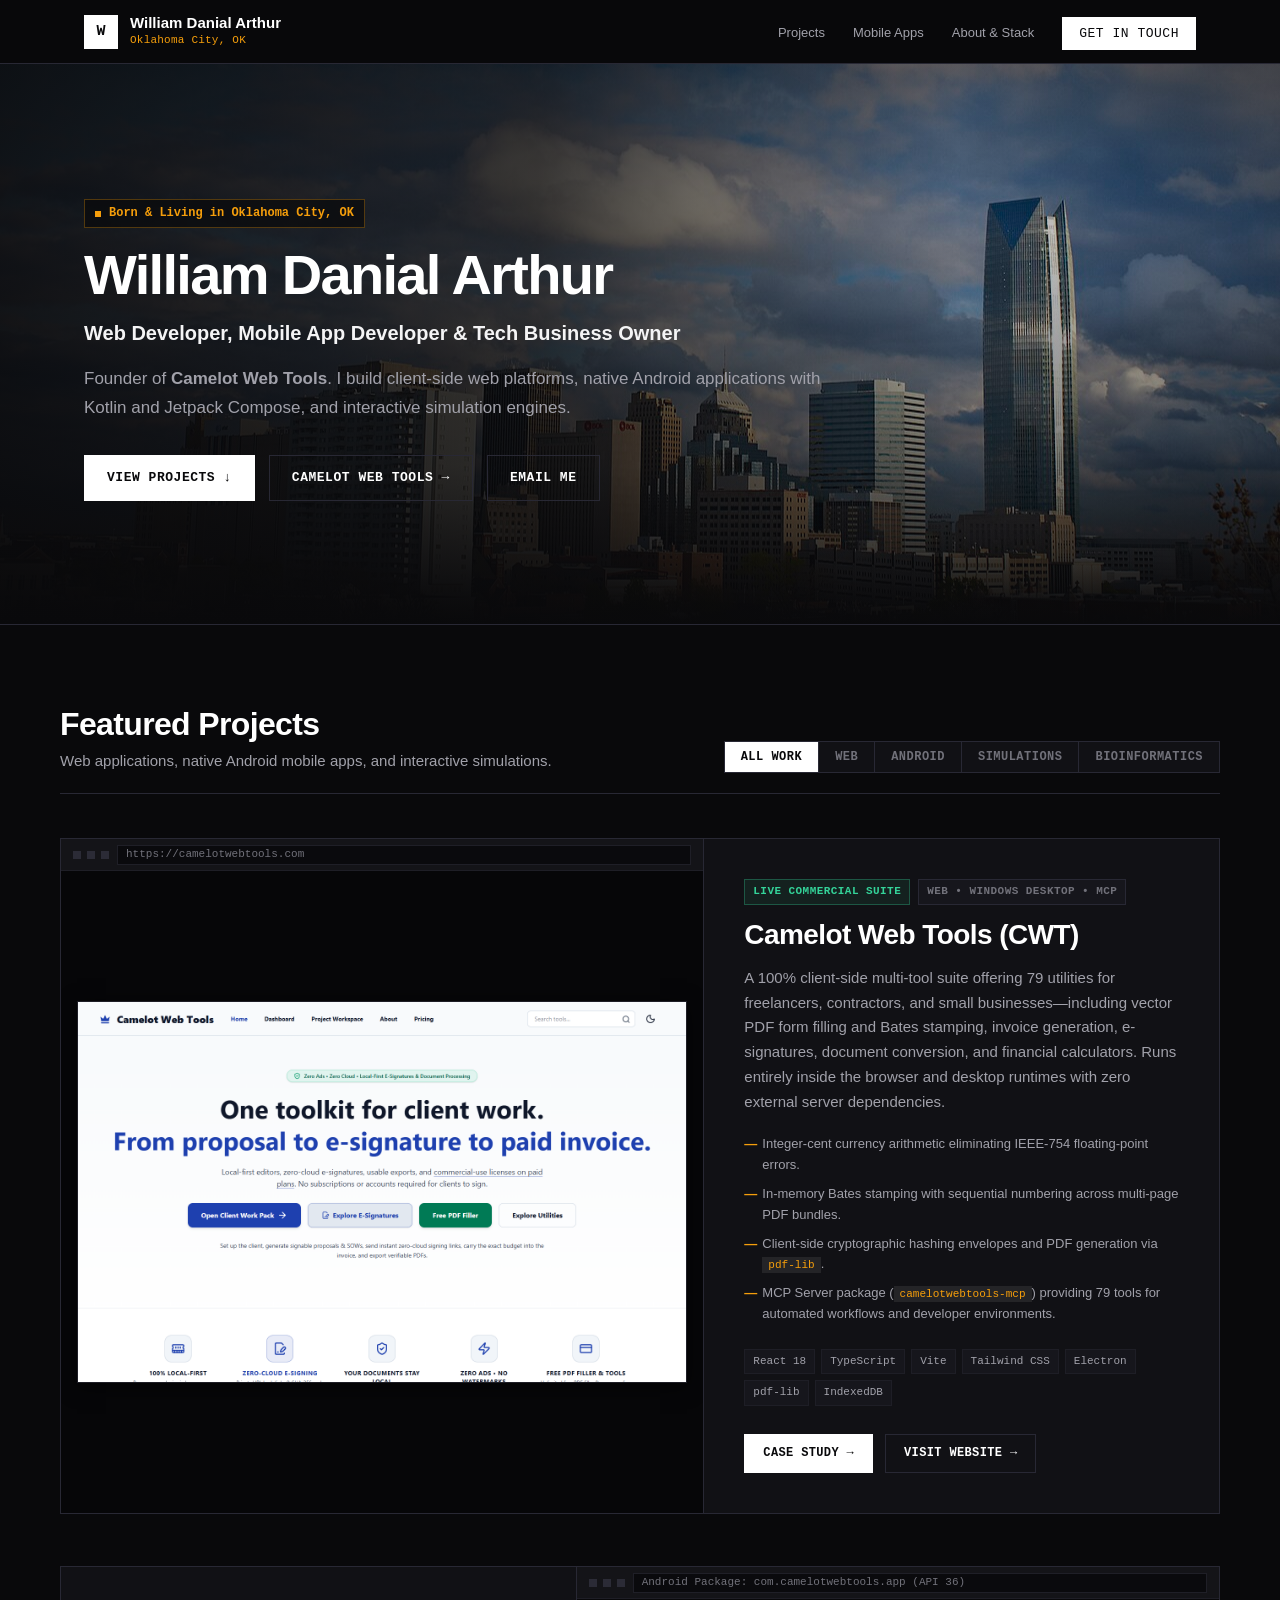
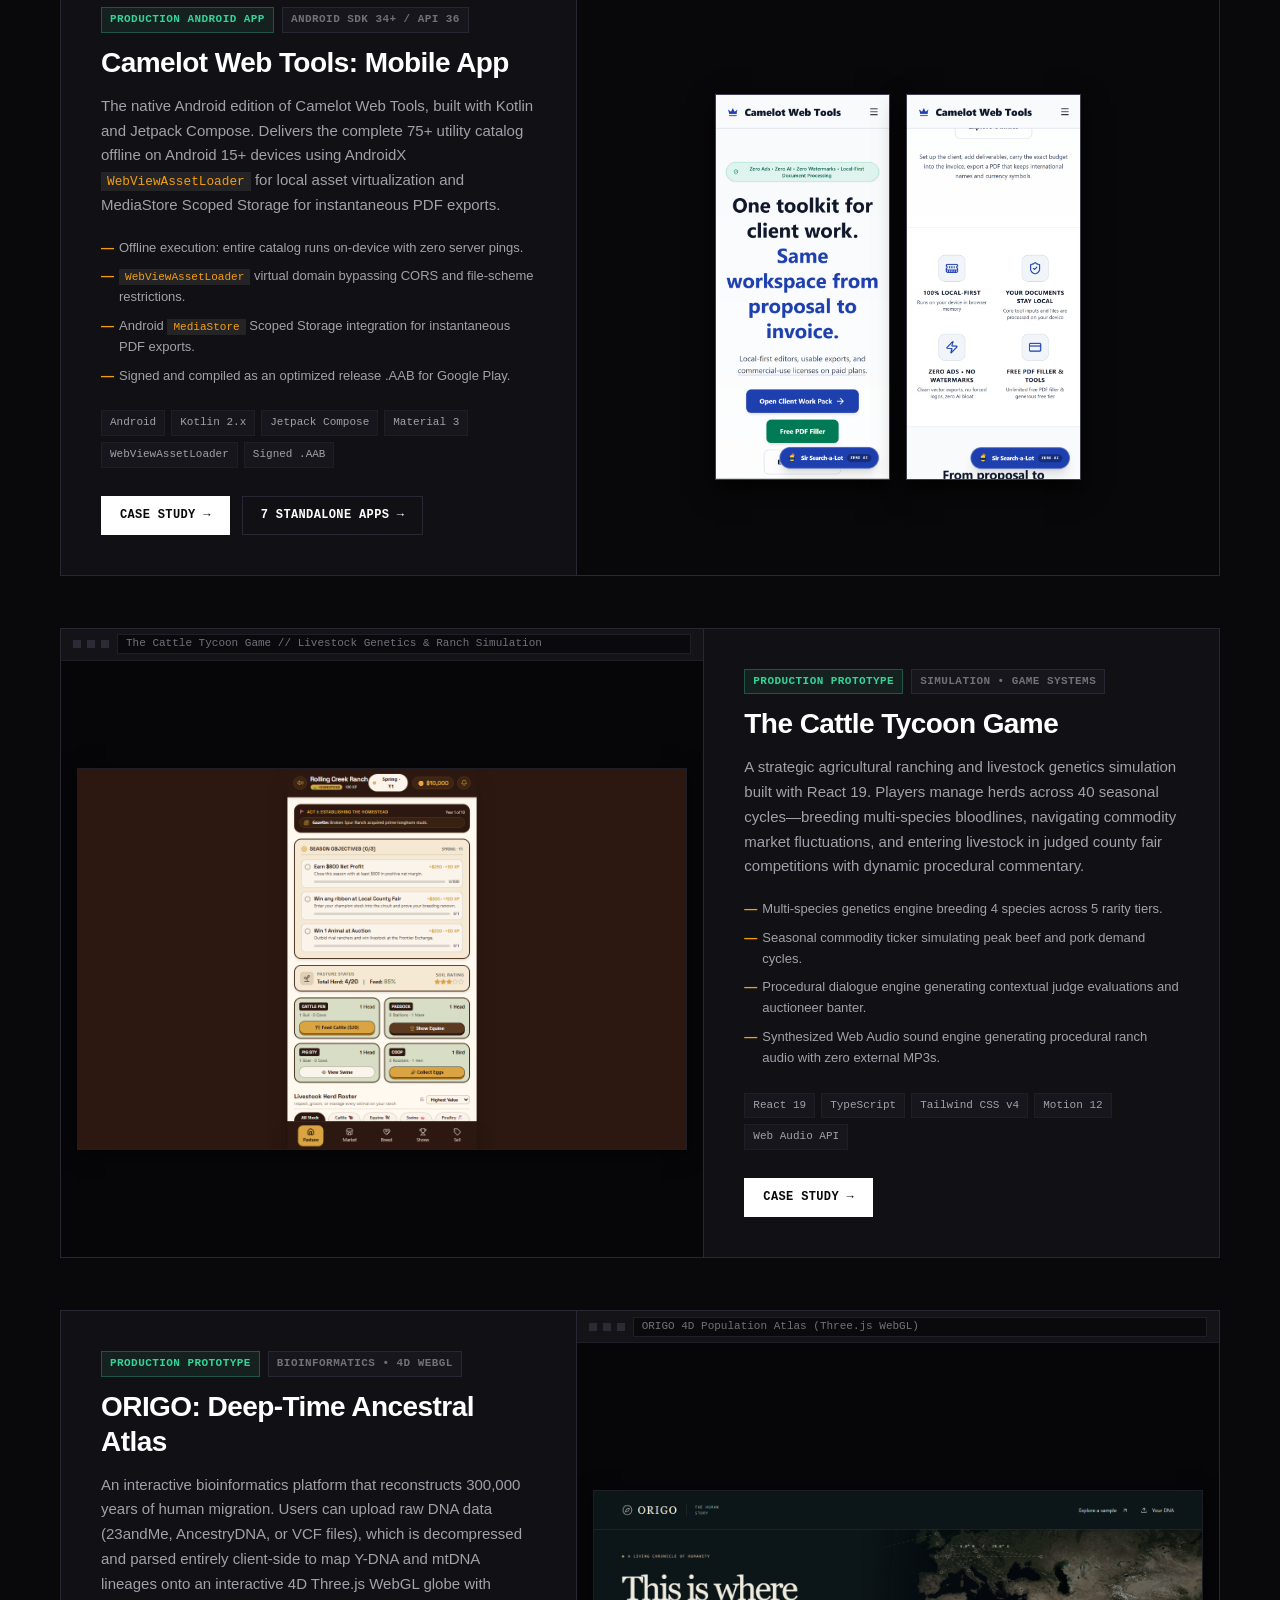
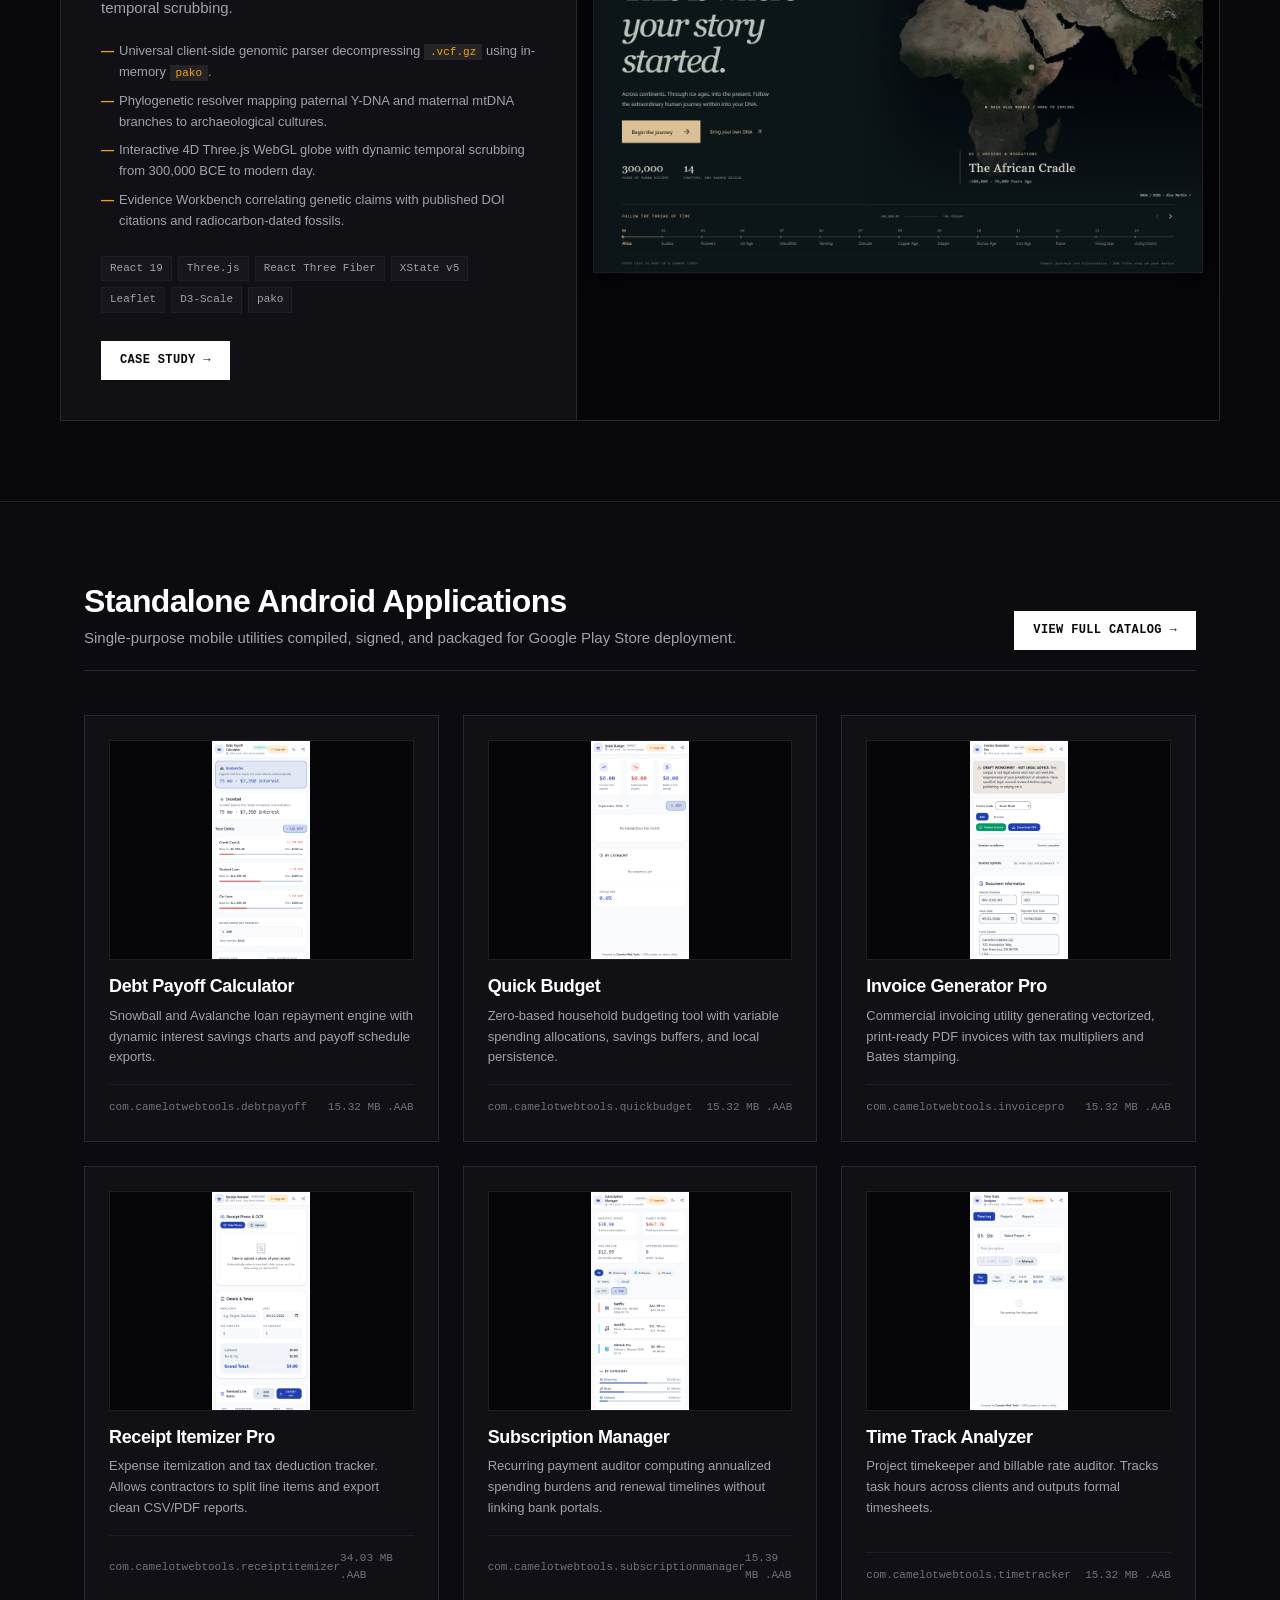
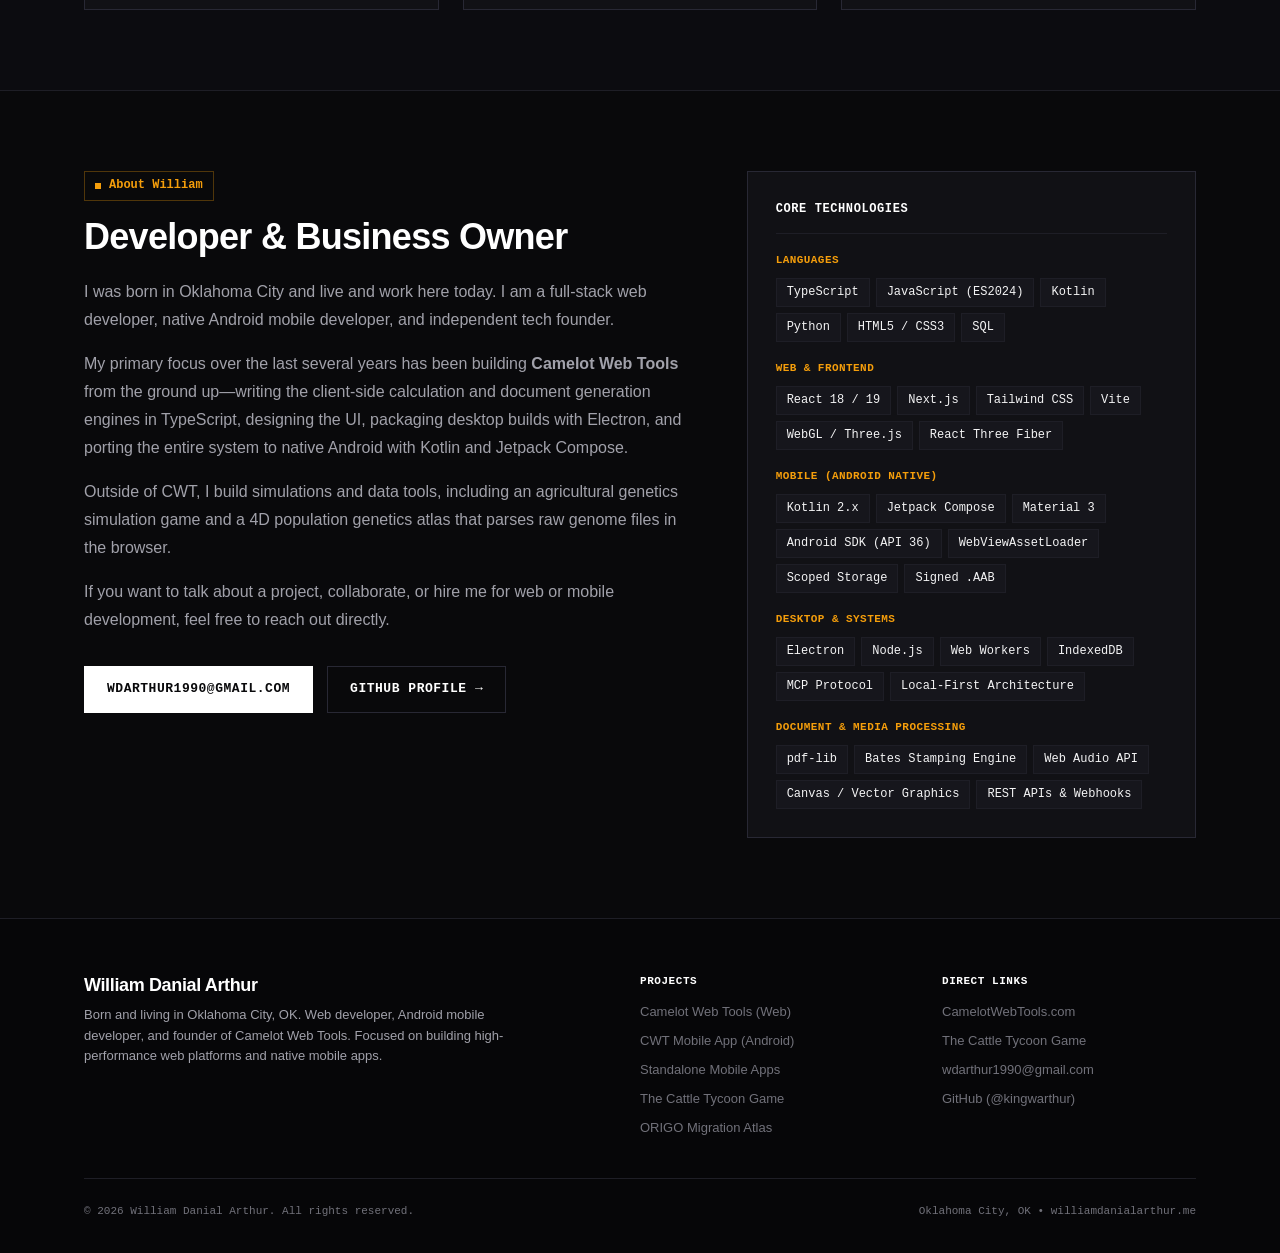
==== commit dd55f6af: "Fix OKC skyline framing to clearly show downtown and Devon Tower, remove all AI references and AI St" ====
--- a/index.html
+++ b/index.html
@@ -31,7 +31,7 @@
           <li class="nav-item"><a href="#projects">Projects</a></li>
           <li class="nav-item"><a href="#mobileApps">Mobile Apps</a></li>
           <li class="nav-item"><a href="#about">About &amp; Stack</a></li>
-          <li class="nav-item"><a href="mailto:contact@williamdanialarthur.me" class="nav-contact-btn">Get In Touch</a></li>
+          <li class="nav-item"><a href="mailto:wdarthur1990@gmail.com" class="nav-contact-btn">Get In Touch</a></li>
         </ul>
       </nav>
     </div>
@@ -57,7 +57,7 @@
             <div class="hero-actions">
               <a href="#projects" class="btn-solid-white">View Projects &darr;</a>
               <a href="https://camelotwebtools.com" target="_blank" rel="noopener" class="btn-outline-white">Camelot Web Tools &rarr;</a>
-              <a href="mailto:contact@williamdanialarthur.me" class="btn-outline-white">Email Me</a>
+              <a href="mailto:wdarthur1990@gmail.com" class="btn-outline-white">Email Me</a>
             </div>
           </div>
         </div>
@@ -117,7 +117,7 @@
                 <li>Integer-cent currency arithmetic eliminating IEEE-754 floating-point errors.</li>
                 <li>In-memory Bates stamping with sequential numbering across multi-page PDF bundles.</li>
                 <li>Client-side cryptographic hashing envelopes and PDF generation via <code>pdf-lib</code>.</li>
-                <li>MCP Server package (<code>camelotwebtools-mcp</code>) providing 79 tools directly to AI assistants.</li>
+                <li>MCP Server package (<code>camelotwebtools-mcp</code>) providing 79 tools for automated workflows and developer environments.</li>
               </ul>
               <div class="tag-cluster">
                 <span class="tag-item">React 18</span>
@@ -198,7 +198,7 @@
                 <span class="chrome-dot"></span>
                 <span class="chrome-dot"></span>
               </div>
-              <div class="chrome-address">Google AI Studio: The Cattle Game Simulation</div>
+              <div class="chrome-address">The Cattle Tycoon Game // Livestock Genetics &amp; Ranch Simulation</div>
             </div>
             <div class="media-stage">
               <img src="assets/images/cattle-tycoon-real.png" alt="The Cattle Game Livestock Simulation Screenshot" loading="lazy" />
@@ -209,16 +209,16 @@
             <div>
               <div class="status-badge-row">
                 <span class="status-badge badge-live">Production Prototype</span>
-                <span class="status-badge badge-platform">Simulation &bull; AI Orchestration</span>
+                <span class="status-badge badge-platform">Simulation &bull; Game Systems</span>
               </div>
               <h3 class="project-title">The Cattle Tycoon Game</h3>
               <p class="project-desc">
-                A strategic agricultural ranching and livestock genetics simulation built with React 19 and Google Gemini AI. Players manage herds across 40 seasonal cycles—breeding multi-species bloodlines, navigating commodity market fluctuations, and entering livestock in judged county fair competitions with contextual AI commentary.
+                A strategic agricultural ranching and livestock genetics simulation built with React 19. Players manage herds across 40 seasonal cycles—breeding multi-species bloodlines, navigating commodity market fluctuations, and entering livestock in judged county fair competitions with dynamic procedural commentary.
               </p>
               <ul class="bullet-features">
                 <li>Multi-species genetics engine breeding 4 species across 5 rarity tiers.</li>
                 <li>Seasonal commodity ticker simulating peak beef and pork demand cycles.</li>
-                <li>Gemini integration generating contextual judge evaluations and auctioneer banter.</li>
+                <li>Procedural dialogue engine generating contextual judge evaluations and auctioneer banter.</li>
                 <li>Synthesized Web Audio sound engine generating procedural ranch audio with zero external MP3s.</li>
               </ul>
               <div class="tag-cluster">
@@ -226,13 +226,11 @@
                 <span class="tag-item">TypeScript</span>
                 <span class="tag-item">Tailwind CSS v4</span>
                 <span class="tag-item">Motion 12</span>
-                <span class="tag-item">Google Gemini API</span>
                 <span class="tag-item">Web Audio API</span>
               </div>
             </div>
             <div class="btn-actions-row">
               <a href="cattle-tycoon.html" class="btn-case-study">Case Study &rarr;</a>
-              <a href="https://ai.studio/apps/f34d9689-c2cc-42dc-b42c-600ed9680d95" target="_blank" rel="noopener" class="btn-live-link">AI Studio App &rarr;</a>
             </div>
           </div>
         </article>
@@ -415,13 +413,13 @@
             My primary focus over the last several years has been building <strong>Camelot Web Tools</strong> from the ground up—writing the client-side calculation and document generation engines in TypeScript, designing the UI, packaging desktop builds with Electron, and porting the entire system to native Android with Kotlin and Jetpack Compose.
           </p>
           <p>
-            Outside of CWT, I build simulations and data tools, including an agricultural genetics game powered by Google Gemini and a 4D population genetics atlas that parses raw genome files in the browser.
+            Outside of CWT, I build simulations and data tools, including an agricultural genetics simulation game and a 4D population genetics atlas that parses raw genome files in the browser.
           </p>
           <p>
             If you want to talk about a project, collaborate, or hire me for web or mobile development, feel free to reach out directly.
           </p>
           <div class="about-contact-links">
-            <a href="mailto:contact@williamdanialarthur.me" class="btn-solid-white">contact@williamdanialarthur.me</a>
+            <a href="mailto:wdarthur1990@gmail.com" class="btn-solid-white">wdarthur1990@gmail.com</a>
             <a href="https://github.com" target="_blank" rel="noopener" class="btn-outline-white">GitHub Profile &rarr;</a>
           </div>
         </div>
@@ -480,13 +478,13 @@
             </div>
 
             <div>
-              <div class="stack-group-title">AI &amp; Media Tools</div>
+              <div class="stack-group-title">Document &amp; Media Processing</div>
               <div class="stack-chips">
-                <span class="stack-chip">Google Gemini API</span>
-                <span class="stack-chip">@google/genai</span>
                 <span class="stack-chip">pdf-lib</span>
-                <span class="stack-chip">Bates Stamping</span>
+                <span class="stack-chip">Bates Stamping Engine</span>
                 <span class="stack-chip">Web Audio API</span>
+                <span class="stack-chip">Canvas / Vector Graphics</span>
+                <span class="stack-chip">REST APIs &amp; Webhooks</span>
               </div>
             </div>
           </div>
@@ -522,9 +520,9 @@
           <h5>Direct Links</h5>
           <ul class="footer-links">
             <li><a href="https://camelotwebtools.com" target="_blank" rel="noopener">CamelotWebTools.com</a></li>
-            <li><a href="https://ai.studio/apps/f34d9689-c2cc-42dc-b42c-600ed9680d95" target="_blank" rel="noopener">Cattle Game AI Studio</a></li>
-            <li><a href="mailto:contact@williamdanialarthur.me">contact@williamdanialarthur.me</a></li>
-            <li><a href="https://github.com" target="_blank" rel="noopener">GitHub Profile</a></li>
+            <li><a href="cattle-tycoon.html">The Cattle Tycoon Game</a></li>
+            <li><a href="mailto:wdarthur1990@gmail.com">wdarthur1990@gmail.com</a></li>
+            <li><a href="https://github.com/kingwarthur" target="_blank" rel="noopener">GitHub (@kingwarthur)</a></li>
           </ul>
         </div>
       </div>
--- a/style.css
+++ b/style.css
@@ -226,13 +226,14 @@
 .hero-skyline-bg {
   position: relative;
   width: 100%;
-  min-height: 480px;
+  min-height: 560px;
   background:
-    linear-gradient(180deg, rgba(9, 9, 11, 0.4) 0%, rgba(9, 9, 11, 0.85) 65%, #09090b 100%),
-    url('assets/images/okc-skyline.jpg') center 35% / cover no-repeat;
-  display: flex;
-  align-items: center;
-  padding: 72px 0 64px 0;
+    linear-gradient(90deg, rgba(9, 9, 11, 0.93) 0%, rgba(9, 9, 11, 0.76) 42%, rgba(9, 9, 11, 0.2) 75%, rgba(9, 9, 11, 0.4) 100%),
+    linear-gradient(180deg, rgba(9, 9, 11, 0.35) 0%, transparent 30%, rgba(9, 9, 11, 0.35) 72%, rgba(9, 9, 11, 0.92) 95%, #09090b 100%),
+    url('assets/images/okc-skyline.jpg') center 76% / cover no-repeat;
+  display: flex;
+  align-items: center;
+  padding: 84px 0 72px 0;
 }
 
 .hero-content {
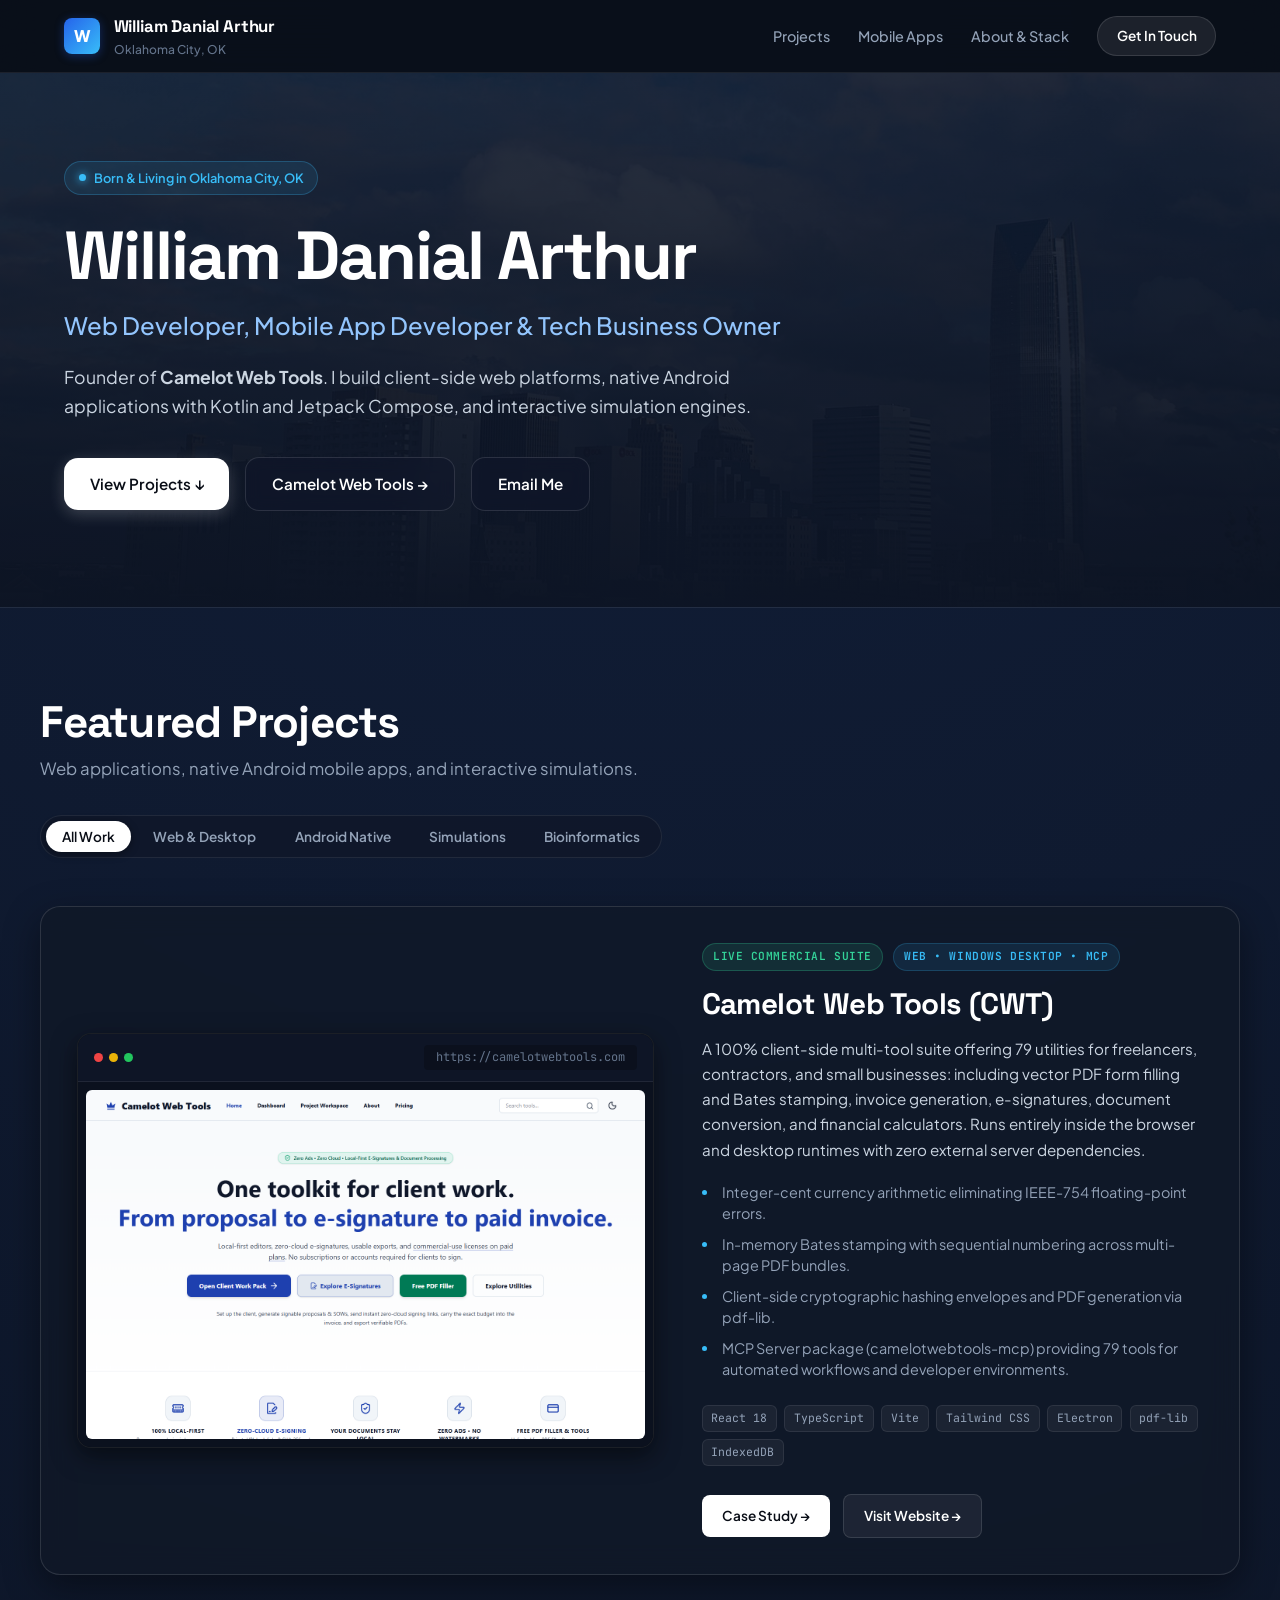
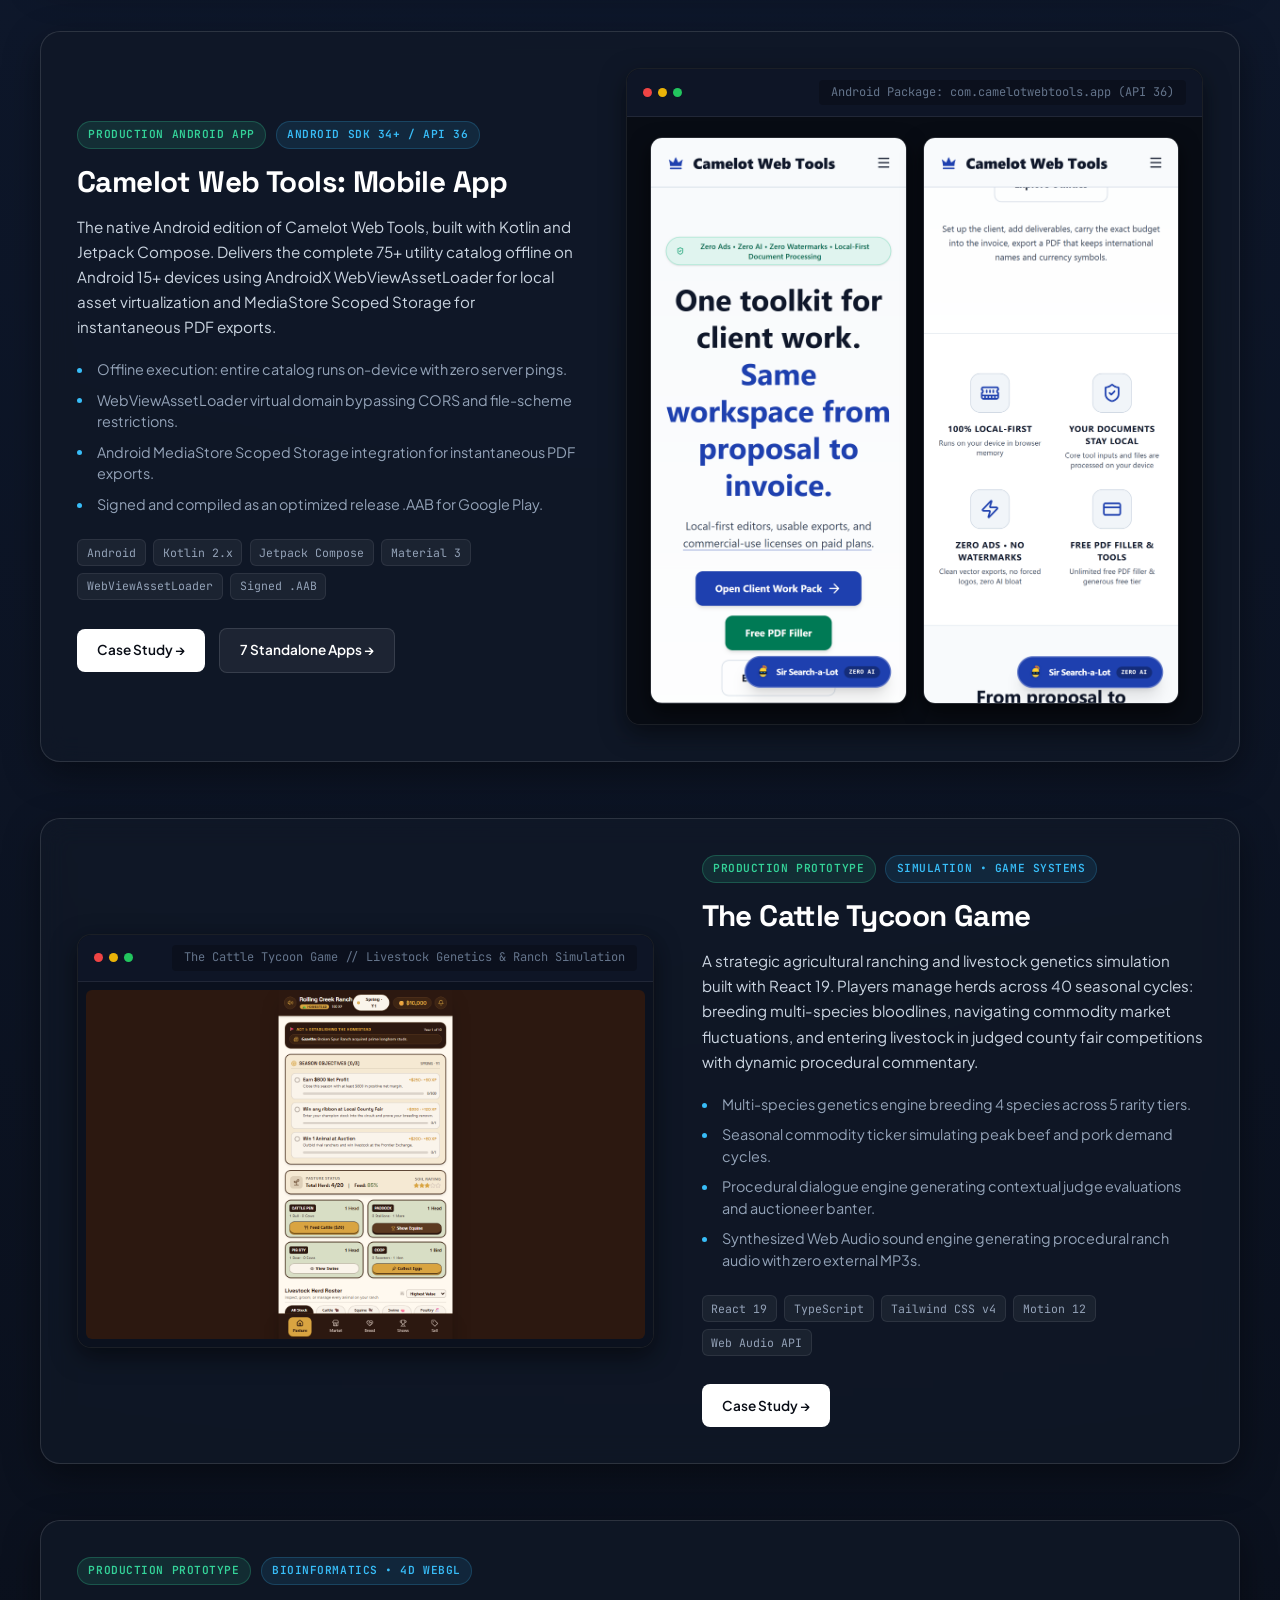
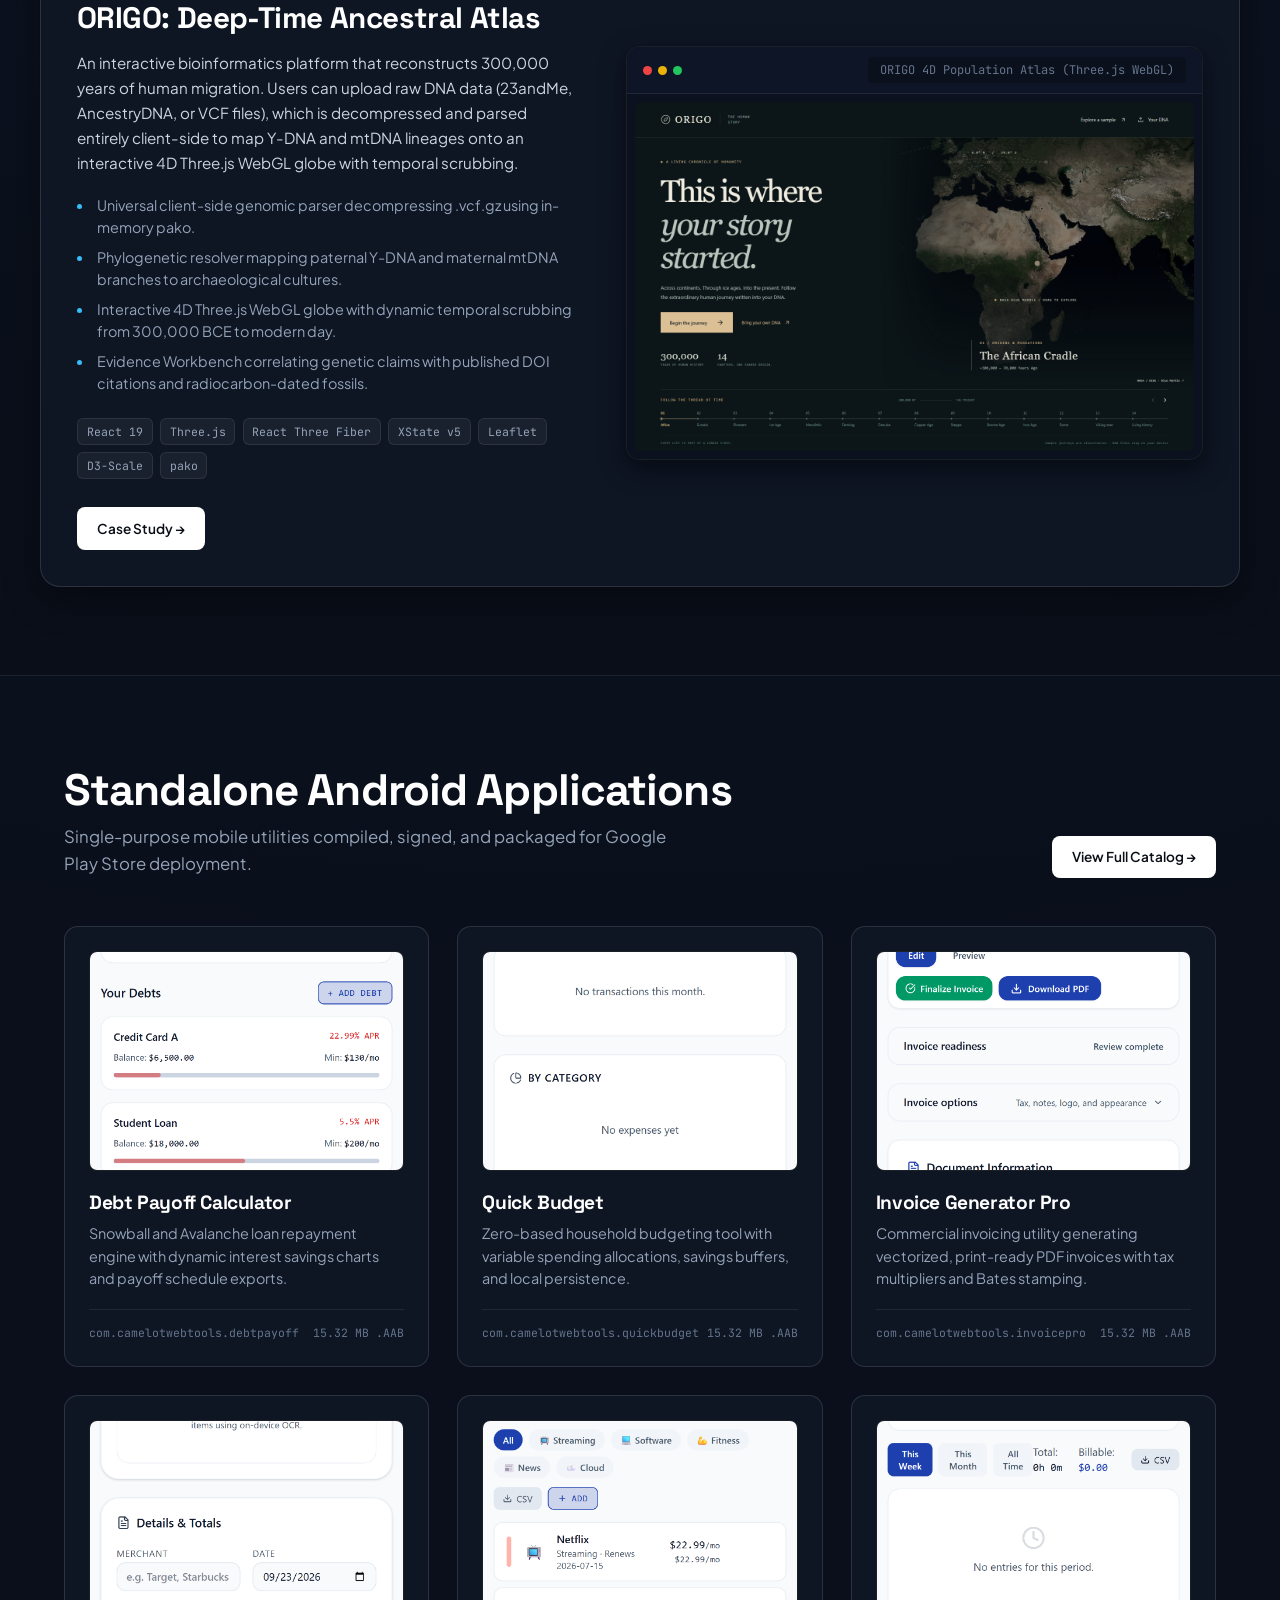
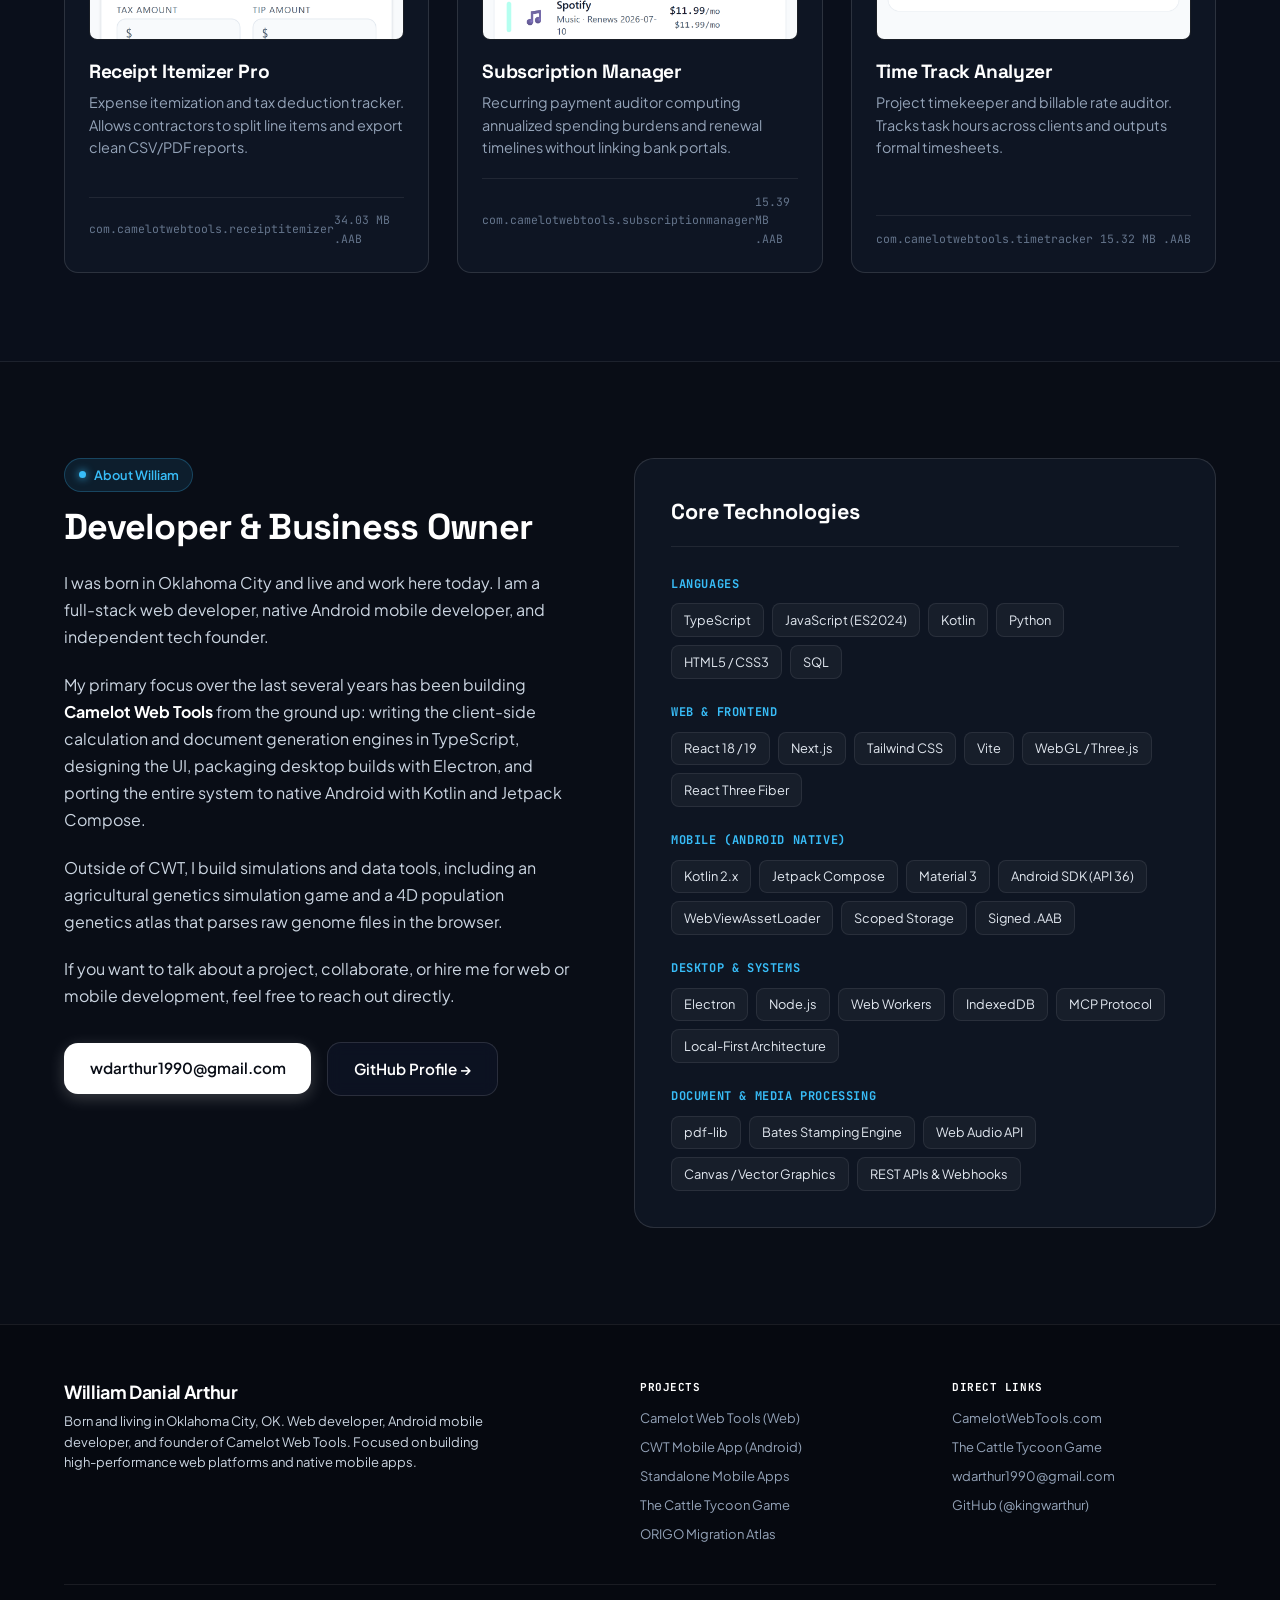
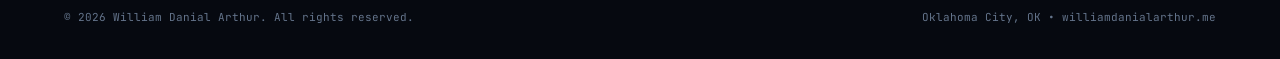
==== commit f3464ae9: "Refine executive portfolio layout, smooth scroll animations, and modern card styling" ====
--- a/index.html
+++ b/index.html
@@ -3,20 +3,26 @@
 <head>
   <meta charset="UTF-8" />
   <meta name="viewport" content="width=device-width, initial-scale=1.0" />
-  <meta http-equiv="Cache-Control" content="no-cache, no-store, must-revalidate" />
-  <meta http-equiv="Pragma" content="no-cache" />
-  <meta http-equiv="Expires" content="0" />
   <title>William Danial Arthur | Web Developer, Mobile App Developer &amp; Tech Business Owner (OKC)</title>
-  <meta name="description" content="Portfolio of William Danial Arthur — born and living in Oklahoma City, OK. Web developer, Android mobile developer, and founder of Camelot Web Tools." />
+  <meta name="description" content="Portfolio of William Danial Arthur - born and living in Oklahoma City, OK. Web developer, Android mobile developer, and founder of Camelot Web Tools." />
   
-  <link rel="stylesheet" href="style.css?v=5.0" />
   <link rel="icon" type="image/png" href="assets/images/cwt-app-icon.png">
+
+  <!-- Google Fonts -->
+  <link rel="preconnect" href="https://fonts.googleapis.com">
+  <link rel="preconnect" href="https://fonts.gstatic.com" crossorigin>
+  <link href="https://fonts.googleapis.com/css2?family=JetBrains+Mono:wght@400;500;600&family=Plus+Jakarta+Sans:wght@400;500;600;700;800&family=Space+Grotesk:wght@600;700;800&display=swap" rel="stylesheet">
+
+  <link rel="stylesheet" href="style.css" />
 </head>
 <body>
 
-  <!-- Site Navigation -->
+  <!-- Top Scroll Progress Indicator -->
+  <div id="scroll-progress"></div>
+
+  <!-- Site Navigation Header -->
   <header class="site-header">
-    <div class="container nav-container">
+    <div class="container nav-row">
       <a href="index.html" class="brand-group">
         <div class="brand-logo-box">W</div>
         <div class="brand-details">
@@ -28,37 +34,36 @@
       <nav>
         <button class="mobile-toggle" id="mobileMenuToggle" aria-label="Toggle navigation menu">&#9776;</button>
         <ul class="nav-links" id="navLinks">
-          <li class="nav-item"><a href="#projects">Projects</a></li>
-          <li class="nav-item"><a href="#mobileApps">Mobile Apps</a></li>
-          <li class="nav-item"><a href="#about">About &amp; Stack</a></li>
-          <li class="nav-item"><a href="mailto:wdarthur1990@gmail.com" class="nav-contact-btn">Get In Touch</a></li>
+          <li><a href="#projects">Projects</a></li>
+          <li><a href="#mobileApps">Mobile Apps</a></li>
+          <li><a href="#about">About &amp; Stack</a></li>
+          <li><a href="mailto:wdarthur1990@gmail.com" class="nav-contact-btn">Get In Touch</a></li>
         </ul>
       </nav>
     </div>
   </header>
 
   <main>
-    <!-- Hero Section with Integrated Oklahoma City Skyline -->
+    <!-- Hero Section with Oklahoma City Skyline Parallax -->
     <section class="hero-wrapper">
-      <div class="hero-skyline-bg">
-        <div class="container">
-          <div class="hero-content">
-            <div class="hero-location-tag">
-              <span class="hero-location-dot"></span>
-              <span>Born &amp; Living in Oklahoma City, OK</span>
-            </div>
-            <h1 class="hero-headline">William Danial Arthur</h1>
-            <p class="hero-subheadline">
-              Web Developer, Mobile App Developer &amp; Tech Business Owner
-            </p>
-            <p class="hero-paragraph">
-              Founder of <strong>Camelot Web Tools</strong>. I build client-side web platforms, native Android applications with Kotlin and Jetpack Compose, and interactive simulation engines.
-            </p>
-            <div class="hero-actions">
-              <a href="#projects" class="btn-solid-white">View Projects &darr;</a>
-              <a href="https://camelotwebtools.com" target="_blank" rel="noopener" class="btn-outline-white">Camelot Web Tools &rarr;</a>
-              <a href="mailto:wdarthur1990@gmail.com" class="btn-outline-white">Email Me</a>
-            </div>
+      <div class="hero-skyline-bg" id="heroSkyline"></div>
+      <div class="container">
+        <div class="hero-content">
+          <div class="hero-location-tag">
+            <span class="hero-location-dot"></span>
+            <span>Born &amp; Living in Oklahoma City, OK</span>
+          </div>
+          <h1 class="hero-headline">William Danial Arthur</h1>
+          <p class="hero-subheadline">
+            Web Developer, Mobile App Developer &amp; Tech Business Owner
+          </p>
+          <p class="hero-paragraph">
+            Founder of <strong>Camelot Web Tools</strong>. I build client-side web platforms, native Android applications with Kotlin and Jetpack Compose, and interactive simulation engines.
+          </p>
+          <div class="hero-actions">
+            <a href="#projects" class="btn-solid-white">View Projects &darr;</a>
+            <a href="https://camelotwebtools.com" target="_blank" rel="noopener" class="btn-outline-white">Camelot Web Tools &rarr;</a>
+            <a href="mailto:wdarthur1990@gmail.com" class="btn-outline-white">Email Me</a>
           </div>
         </div>
       </div>
@@ -75,20 +80,20 @@
         </div>
 
         <!-- Filter Tabs -->
-        <div class="filter-tabs">
+        <div class="filter-tabs" id="filterTabs">
           <button class="filter-tab active" data-filter="all">All Work</button>
-          <button class="filter-tab" data-filter="web">Web</button>
-          <button class="filter-tab" data-filter="mobile">Android</button>
+          <button class="filter-tab" data-filter="web">Web &amp; Desktop</button>
+          <button class="filter-tab" data-filter="mobile">Android Native</button>
           <button class="filter-tab" data-filter="simulation">Simulations</button>
           <button class="filter-tab" data-filter="bio">Bioinformatics</button>
         </div>
       </div>
 
-      <!-- Project Stack -->
+      <!-- Project Stack Cards -->
       <div class="project-stack">
 
         <!-- 1. CAMELOT WEB TOOLS -->
-        <article class="project-card" data-category="web">
+        <article class="project-card is-visible" data-category="web">
           <div class="project-media">
             <div class="chrome-bar">
               <div class="chrome-dots">
@@ -111,13 +116,13 @@
               </div>
               <h3 class="project-title">Camelot Web Tools (CWT)</h3>
               <p class="project-desc">
-                A 100% client-side multi-tool suite offering 79 utilities for freelancers, contractors, and small businesses—including vector PDF form filling and Bates stamping, invoice generation, e-signatures, document conversion, and financial calculators. Runs entirely inside the browser and desktop runtimes with zero external server dependencies.
+                A 100% client-side multi-tool suite offering 79 utilities for freelancers, contractors, and small businesses: including vector PDF form filling and Bates stamping, invoice generation, e-signatures, document conversion, and financial calculators. Runs entirely inside the browser and desktop runtimes with zero external server dependencies.
               </p>
               <ul class="bullet-features">
                 <li>Integer-cent currency arithmetic eliminating IEEE-754 floating-point errors.</li>
                 <li>In-memory Bates stamping with sequential numbering across multi-page PDF bundles.</li>
-                <li>Client-side cryptographic hashing envelopes and PDF generation via <code>pdf-lib</code>.</li>
-                <li>MCP Server package (<code>camelotwebtools-mcp</code>) providing 79 tools for automated workflows and developer environments.</li>
+                <li>Client-side cryptographic hashing envelopes and PDF generation via pdf-lib.</li>
+                <li>MCP Server package (camelotwebtools-mcp) providing 79 tools for automated workflows and developer environments.</li>
               </ul>
               <div class="tag-cluster">
                 <span class="tag-item">React 18</span>
@@ -137,7 +142,7 @@
         </article>
 
         <!-- 2. CWT MOBILE APP -->
-        <article class="project-card reverse" data-category="mobile">
+        <article class="project-card reverse is-visible" data-category="mobile">
           <div class="project-media">
             <div class="chrome-bar">
               <div class="chrome-dots">
@@ -165,12 +170,12 @@
               </div>
               <h3 class="project-title">Camelot Web Tools: Mobile App</h3>
               <p class="project-desc">
-                The native Android edition of Camelot Web Tools, built with Kotlin and Jetpack Compose. Delivers the complete 75+ utility catalog offline on Android 15+ devices using AndroidX <code>WebViewAssetLoader</code> for local asset virtualization and MediaStore Scoped Storage for instantaneous PDF exports.
+                The native Android edition of Camelot Web Tools, built with Kotlin and Jetpack Compose. Delivers the complete 75+ utility catalog offline on Android 15+ devices using AndroidX WebViewAssetLoader for local asset virtualization and MediaStore Scoped Storage for instantaneous PDF exports.
               </p>
               <ul class="bullet-features">
                 <li>Offline execution: entire catalog runs on-device with zero server pings.</li>
-                <li><code>WebViewAssetLoader</code> virtual domain bypassing CORS and file-scheme restrictions.</li>
-                <li>Android <code>MediaStore</code> Scoped Storage integration for instantaneous PDF exports.</li>
+                <li>WebViewAssetLoader virtual domain bypassing CORS and file-scheme restrictions.</li>
+                <li>Android MediaStore Scoped Storage integration for instantaneous PDF exports.</li>
                 <li>Signed and compiled as an optimized release .AAB for Google Play.</li>
               </ul>
               <div class="tag-cluster">
@@ -190,7 +195,7 @@
         </article>
 
         <!-- 3. THE CATTLE TYCOON GAME -->
-        <article class="project-card" data-category="simulation">
+        <article class="project-card is-visible" data-category="simulation">
           <div class="project-media">
             <div class="chrome-bar">
               <div class="chrome-dots">
@@ -213,7 +218,7 @@
               </div>
               <h3 class="project-title">The Cattle Tycoon Game</h3>
               <p class="project-desc">
-                A strategic agricultural ranching and livestock genetics simulation built with React 19. Players manage herds across 40 seasonal cycles—breeding multi-species bloodlines, navigating commodity market fluctuations, and entering livestock in judged county fair competitions with dynamic procedural commentary.
+                A strategic agricultural ranching and livestock genetics simulation built with React 19. Players manage herds across 40 seasonal cycles: breeding multi-species bloodlines, navigating commodity market fluctuations, and entering livestock in judged county fair competitions with dynamic procedural commentary.
               </p>
               <ul class="bullet-features">
                 <li>Multi-species genetics engine breeding 4 species across 5 rarity tiers.</li>
@@ -236,7 +241,7 @@
         </article>
 
         <!-- 4. ORIGO BIOINFORMATICS ATLAS -->
-        <article class="project-card reverse" data-category="bio">
+        <article class="project-card reverse is-visible" data-category="bio">
           <div class="project-media">
             <div class="chrome-bar">
               <div class="chrome-dots">
@@ -262,7 +267,7 @@
                 An interactive bioinformatics platform that reconstructs 300,000 years of human migration. Users can upload raw DNA data (23andMe, AncestryDNA, or VCF files), which is decompressed and parsed entirely client-side to map Y-DNA and mtDNA lineages onto an interactive 4D Three.js WebGL globe with temporal scrubbing.
               </p>
               <ul class="bullet-features">
-                <li>Universal client-side genomic parser decompressing <code>.vcf.gz</code> using in-memory <code>pako</code>.</li>
+                <li>Universal client-side genomic parser decompressing .vcf.gz using in-memory pako.</li>
                 <li>Phylogenetic resolver mapping paternal Y-DNA and maternal mtDNA branches to archaeological cultures.</li>
                 <li>Interactive 4D Three.js WebGL globe with dynamic temporal scrubbing from 300,000 BCE to modern day.</li>
                 <li>Evidence Workbench correlating genetic claims with published DOI citations and radiocarbon-dated fossils.</li>
@@ -410,7 +415,7 @@
             I was born in Oklahoma City and live and work here today. I am a full-stack web developer, native Android mobile developer, and independent tech founder.
           </p>
           <p>
-            My primary focus over the last several years has been building <strong>Camelot Web Tools</strong> from the ground up—writing the client-side calculation and document generation engines in TypeScript, designing the UI, packaging desktop builds with Electron, and porting the entire system to native Android with Kotlin and Jetpack Compose.
+            My primary focus over the last several years has been building <strong>Camelot Web Tools</strong> from the ground up: writing the client-side calculation and document generation engines in TypeScript, designing the UI, packaging desktop builds with Electron, and porting the entire system to native Android with Kotlin and Jetpack Compose.
           </p>
           <p>
             Outside of CWT, I build simulations and data tools, including an agricultural genetics simulation game and a 4D population genetics atlas that parses raw genome files in the browser.
@@ -420,7 +425,7 @@
           </p>
           <div class="about-contact-links">
             <a href="mailto:wdarthur1990@gmail.com" class="btn-solid-white">wdarthur1990@gmail.com</a>
-            <a href="https://github.com" target="_blank" rel="noopener" class="btn-outline-white">GitHub Profile &rarr;</a>
+            <a href="https://github.com/kingwarthur" target="_blank" rel="noopener" class="btn-outline-white">GitHub Profile &rarr;</a>
           </div>
         </div>
 
@@ -538,6 +543,6 @@
     </div>
   </footer>
 
-  <script src="script.js?v=5.0"></script>
+  <script src="script.js"></script>
 </body>
 </html>
--- a/style.css
+++ b/style.css
@@ -1,71 +1,95 @@
 /* ==========================================================================
-   WILLIAM DANIAL ARTHUR — PERSONAL PORTFOLIO
+   WILLIAM DANIAL ARTHUR - EXECUTIVE PORTFOLIO
    Web Developer • Mobile App Developer • Tech Business Owner
    Born & based in Oklahoma City, Oklahoma
-   Aesthetic: Modern, Sleek, Straight-Edge (border-radius: 0), Anti-Slop, High Contrast
+   Aesthetic: Clean Modern Architecture, Dark Glass Depth, Tactile Polish
    ========================================================================== */
 
 :root {
-  /* Strict Straight Edges */
-  --radius-none: 0px;
-
-  /* Color Palette (Deep Obsidian & Neutral Slate) */
-  --bg-page: #09090b;
-  --bg-surface: #111115;
-  --bg-surface-elevated: #16161c;
-  --bg-surface-hover: #1c1c24;
-  --bg-window-bar: #141418;
-
-  /* Borders (Subtle, High Contrast) */
-  --border-subtle: #1e1e26;
-  --border-default: #282834;
-  --border-strong: #3e3e50;
-
-  /* Typography Colors (WCAG AAA compliant) */
+  --bg-page: #090d16;
+  --bg-surface: #0f172a;
+  --bg-surface-elevated: #162032;
+  --bg-card: rgba(17, 24, 39, 0.75);
+  --bg-card-hover: rgba(30, 41, 59, 0.85);
+  --bg-tag: rgba(255, 255, 255, 0.05);
+
+  --border-subtle: rgba(255, 255, 255, 0.08);
+  --border-default: rgba(255, 255, 255, 0.12);
+  --border-card: rgba(255, 255, 255, 0.12);
+  --border-strong: rgba(255, 255, 255, 0.22);
+  --border-highlight: rgba(56, 189, 248, 0.4);
+
+  --accent-blue: #38bdf8;
+  --accent-sky: #38bdf8;
+  --accent-amber: #f59e0b;
+  --accent-green: #34d399;
+  --accent-emerald: #34d399;
+
   --text-white: #ffffff;
-  --text-primary: #f4f4f5;
-  --text-secondary: #a1a1aa;
-  --text-muted: #71717a;
-
-  /* Accents (Single-hue restraint: warm amber & clean sky) */
-  --accent-amber: #f59e0b;
-  --accent-sky: #38bdf8;
-  --accent-green: #34d399;
-
-  /* Fonts */
-  --font-sans: -apple-system, BlinkMacSystemFont, "Segoe UI", Roboto, "Helvetica Neue", Arial, sans-serif;
-  --font-mono: ui-monospace, SFMono-Regular, Menlo, Monaco, Consolas, monospace;
-
-  /* Layout */
-  --max-width: 1160px;
-}
-
-/* Global Reset */
+  --text-main: #f8fafc;
+  --text-primary: #f8fafc;
+  --text-secondary: #cbd5e1;
+  --text-muted: #94a3b8;
+  --text-dim: #64748b;
+
+  --font-sans: 'Plus Jakarta Sans', -apple-system, BlinkMacSystemFont, "Segoe UI", Roboto, sans-serif;
+  --font-display: 'Space Grotesk', var(--font-sans);
+  --font-mono: 'JetBrains Mono', 'Fira Code', ui-monospace, monospace;
+
+  --max-width: 1200px;
+  --container-max: 1200px;
+  --radius-sm: 8px;
+  --radius-md: 14px;
+  --radius-lg: 20px;
+  --radius-pill: 9999px;
+
+  --transition-fast: 0.15s ease;
+  --transition-smooth: 0.3s cubic-bezier(0.16, 1, 0.3, 1);
+}
+
 *, *::before, *::after {
   box-sizing: border-box;
   margin: 0;
   padding: 0;
-  border-radius: 0 !important; /* Strict straight edges */
 }
 
 html {
   scroll-behavior: smooth;
   font-size: 16px;
   background-color: var(--bg-page);
-  color: var(--text-primary);
-  color-scheme: dark;
-}
-
-body {
+  color: var(--text-main);
   font-family: var(--font-sans);
-  background-color: var(--bg-page);
-  color: var(--text-primary);
-  line-height: 1.6;
   -webkit-font-smoothing: antialiased;
   -moz-osx-font-smoothing: grayscale;
+}
+
+body {
   min-height: 100vh;
+  position: relative;
+  overflow-x: hidden;
+  line-height: 1.6;
+  background: radial-gradient(circle at 50% 0%, #111e38 0%, var(--bg-page) 65%);
   display: flex;
   flex-direction: column;
+}
+
+/* Scroll Progress Bar */
+#scroll-progress {
+  position: fixed;
+  top: 0;
+  left: 0;
+  width: 0%;
+  height: 3px;
+  background: linear-gradient(90deg, var(--accent-blue), var(--accent-emerald));
+  z-index: 9999;
+  pointer-events: none;
+  transition: width 0.08s linear;
+}
+
+.container {
+  max-width: var(--container-max);
+  margin: 0 auto;
+  padding: 0 1.5rem;
 }
 
 /* Typography Defaults */
@@ -83,7 +107,7 @@
 a {
   color: inherit;
   text-decoration: none;
-  transition: color 150ms ease, border-color 150ms ease, background-color 150ms ease;
+  transition: color var(--transition-fast), border-color var(--transition-fast), background-color var(--transition-fast);
 }
 
 img {
@@ -97,55 +121,48 @@
   background-color: rgba(255, 255, 255, 0.08);
   padding: 2px 6px;
   color: var(--accent-amber);
-}
-
-/* Layout Container */
-.container {
-  width: 100%;
-  max-width: var(--max-width);
-  margin: 0 auto;
-  padding: 0 24px;
-}
-
-/* ==========================================================================
-   NAVIGATION
-   ========================================================================== */
-.site-header {
+  border-radius: 4px;
+}
+
+/* Header & Navigation */
+header.site-header {
   position: sticky;
   top: 0;
-  z-index: 1000;
-  background-color: rgba(9, 9, 11, 0.95);
-  backdrop-filter: blur(8px);
-  -webkit-backdrop-filter: blur(8px);
-  border-bottom: 1px solid var(--border-default);
-  height: 64px;
-  display: flex;
-  align-items: center;
-}
-
-.nav-container {
+  z-index: 100;
+  backdrop-filter: blur(16px);
+  -webkit-backdrop-filter: blur(16px);
+  background: rgba(9, 13, 22, 0.85);
+  border-bottom: 1px solid var(--border-subtle);
+  transition: background var(--transition-smooth), border-color var(--transition-smooth);
+}
+
+.nav-row, .nav-container {
   display: flex;
   align-items: center;
   justify-content: space-between;
+  height: 72px;
 }
 
 .brand-group {
   display: flex;
   align-items: center;
-  gap: 12px;
+  gap: 0.85rem;
+  text-decoration: none;
+  color: var(--text-main);
 }
 
 .brand-logo-box {
-  width: 34px;
-  height: 34px;
-  background-color: #ffffff;
-  color: #09090b;
+  width: 36px;
+  height: 36px;
+  border-radius: var(--radius-sm);
+  background: linear-gradient(135deg, #2563eb, #38bdf8);
   display: flex;
   align-items: center;
   justify-content: center;
-  font-family: var(--font-mono);
-  font-size: 0.9375rem;
   font-weight: 800;
+  font-size: 1rem;
+  color: #ffffff;
+  box-shadow: 0 2px 10px rgba(37, 99, 235, 0.35);
 }
 
 .brand-details {
@@ -154,297 +171,318 @@
 }
 
 .brand-title {
-  font-size: 0.9375rem;
-  font-weight: 700;
-  color: var(--text-white);
-  line-height: 1.2;
+  font-family: var(--font-display);
+  font-weight: 700;
+  font-size: 1.05rem;
+  letter-spacing: -0.01em;
+  color: #ffffff;
 }
 
 .brand-subtitle {
-  font-family: var(--font-mono);
-  font-size: 0.6875rem;
-  color: var(--accent-amber);
-  letter-spacing: 0.02em;
+  font-size: 0.75rem;
+  color: var(--text-dim);
+  font-weight: 500;
 }
 
 .nav-links {
   display: flex;
   align-items: center;
-  gap: 28px;
+  gap: 1.75rem;
   list-style: none;
 }
 
-.nav-item a {
-  font-size: 0.8125rem;
+.nav-links a {
+  color: var(--text-muted);
+  text-decoration: none;
+  font-size: 0.9rem;
   font-weight: 500;
-  color: var(--text-secondary);
-  transition: color 150ms ease;
-}
-
-.nav-item a:hover {
-  color: var(--text-white);
+  transition: color var(--transition-fast);
+}
+
+.nav-links a:hover,
+.nav-links a.active {
+  color: #ffffff;
 }
 
 .nav-contact-btn {
-  font-family: var(--font-mono);
-  font-size: 0.75rem;
-  font-weight: 700;
-  text-transform: uppercase;
-  letter-spacing: 0.04em;
-  padding: 8px 16px;
-  background-color: #ffffff;
-  color: #09090b !important;
-  border: 1px solid #ffffff;
-  transition: all 150ms ease;
+  display: inline-flex;
+  align-items: center;
+  padding: 0.5rem 1.15rem;
+  border-radius: var(--radius-pill);
+  background: rgba(255, 255, 255, 0.08);
+  border: 1px solid var(--border-card);
+  color: #ffffff !important;
+  font-weight: 600 !important;
+  font-size: 0.85rem !important;
+  transition: all var(--transition-fast);
 }
 
 .nav-contact-btn:hover {
-  background-color: transparent;
-  color: #ffffff !important;
+  background: #ffffff;
+  color: #0b111e !important;
+  border-color: #ffffff;
+  transform: translateY(-1px);
 }
 
 .mobile-toggle {
   display: none;
-  background: none;
+  background: transparent;
   border: none;
-  color: #ffffff;
+  color: var(--text-white);
   font-size: 1.5rem;
   cursor: pointer;
 }
 
-/* ==========================================================================
-   HERO WITH INTEGRATED OKC SKYLINE
-   ========================================================================== */
+/* Hero Section */
 .hero-wrapper {
   position: relative;
-  background-color: #070709;
-  border-bottom: 1px solid var(--border-default);
+  padding: 5.5rem 0 6rem;
   overflow: hidden;
-}
-
-/* OKC Skyline Backdrop: clean, high-contrast, integrated */
+  border-bottom: 1px solid var(--border-subtle);
+}
+
 .hero-skyline-bg {
+  position: absolute;
+  inset: 0;
+  background: 
+    linear-gradient(to bottom, rgba(9, 13, 22, 0.72) 0%, rgba(9, 13, 22, 0.94) 85%, var(--bg-page) 100%),
+    url('assets/images/okc-skyline.jpg') center 65% / cover no-repeat;
+  z-index: 0;
+  opacity: 0.45;
+  filter: saturate(0.85);
+  transform: scale(1.02);
+  transition: transform 0.5s ease-out;
+}
+
+.hero-content {
   position: relative;
-  width: 100%;
-  min-height: 560px;
-  background:
-    linear-gradient(90deg, rgba(9, 9, 11, 0.93) 0%, rgba(9, 9, 11, 0.76) 42%, rgba(9, 9, 11, 0.2) 75%, rgba(9, 9, 11, 0.4) 100%),
-    linear-gradient(180deg, rgba(9, 9, 11, 0.35) 0%, transparent 30%, rgba(9, 9, 11, 0.35) 72%, rgba(9, 9, 11, 0.92) 95%, #09090b 100%),
-    url('assets/images/okc-skyline.jpg') center 76% / cover no-repeat;
-  display: flex;
-  align-items: center;
-  padding: 84px 0 72px 0;
-}
-
-.hero-content {
-  max-width: 760px;
+  z-index: 1;
+  max-width: 820px;
 }
 
 .hero-location-tag {
   display: inline-flex;
   align-items: center;
-  gap: 8px;
-  font-family: var(--font-mono);
-  font-size: 0.75rem;
+  gap: 0.5rem;
+  padding: 0.35rem 0.85rem;
+  border-radius: var(--radius-pill);
+  background: rgba(56, 189, 248, 0.1);
+  border: 1px solid rgba(56, 189, 248, 0.25);
+  color: var(--accent-blue);
+  font-size: 0.8rem;
   font-weight: 600;
-  color: var(--accent-amber);
-  margin-bottom: 18px;
-  background-color: rgba(9, 9, 11, 0.7);
-  border: 1px solid rgba(245, 158, 11, 0.3);
-  padding: 4px 10px;
+  margin-bottom: 1.5rem;
 }
 
 .hero-location-dot {
-  width: 6px;
-  height: 6px;
-  background-color: var(--accent-amber);
+  width: 7px;
+  height: 7px;
+  border-radius: 50%;
+  background: var(--accent-blue);
+  box-shadow: 0 0 8px var(--accent-blue);
 }
 
 .hero-headline {
-  font-size: 3.5rem;
+  font-family: var(--font-display);
+  font-size: clamp(2.5rem, 5.5vw, 4.25rem);
   font-weight: 800;
-  color: var(--text-white);
+  line-height: 1.1;
   letter-spacing: -0.03em;
-  line-height: 1.05;
-  margin-bottom: 14px;
+  color: #ffffff;
+  margin-bottom: 1rem;
 }
 
 .hero-subheadline {
-  font-size: 1.25rem;
-  font-weight: 600;
-  color: var(--text-primary);
-  margin-bottom: 18px;
+  font-size: clamp(1.2rem, 2.2vw, 1.5rem);
+  color: #93c5fd;
+  font-weight: 500;
   line-height: 1.4;
+  margin-bottom: 1.25rem;
 }
 
 .hero-paragraph {
-  font-size: 1.0625rem;
-  color: var(--text-secondary);
-  line-height: 1.7;
-  margin-bottom: 32px;
+  font-size: 1.1rem;
+  color: #cbd5e1;
+  line-height: 1.65;
+  max-width: 720px;
+  margin-bottom: 2.25rem;
 }
 
 .hero-actions {
   display: flex;
   align-items: center;
-  gap: 14px;
+  gap: 1rem;
   flex-wrap: wrap;
 }
 
 .btn-solid-white {
   display: inline-flex;
   align-items: center;
-  gap: 8px;
-  font-family: var(--font-mono);
-  font-size: 0.8125rem;
-  font-weight: 700;
-  text-transform: uppercase;
-  letter-spacing: 0.04em;
-  padding: 12px 22px;
-  background-color: #ffffff;
-  color: #09090b !important;
-  border: 1px solid #ffffff;
-  transition: all 150ms ease;
+  gap: 0.5rem;
+  padding: 0.85rem 1.6rem;
+  border-radius: var(--radius-md);
+  background: #ffffff;
+  color: #090d16 !important;
+  font-weight: 600;
+  font-size: 0.95rem;
+  text-decoration: none;
+  box-shadow: 0 4px 16px rgba(255, 255, 255, 0.2);
+  transition: all var(--transition-fast);
 }
 
 .btn-solid-white:hover {
-  background-color: transparent;
-  color: #ffffff !important;
+  transform: translateY(-2px);
+  background: #f1f5f9;
+  box-shadow: 0 6px 20px rgba(255, 255, 255, 0.3);
 }
 
 .btn-outline-white {
   display: inline-flex;
   align-items: center;
-  gap: 8px;
-  font-family: var(--font-mono);
-  font-size: 0.8125rem;
+  gap: 0.5rem;
+  padding: 0.85rem 1.6rem;
+  border-radius: var(--radius-md);
+  background: rgba(15, 23, 42, 0.6);
+  backdrop-filter: blur(8px);
+  border: 1px solid var(--border-card);
+  color: #ffffff !important;
   font-weight: 600;
-  text-transform: uppercase;
-  letter-spacing: 0.04em;
-  padding: 12px 22px;
-  background-color: transparent;
-  color: var(--text-white) !important;
-  border: 1px solid var(--border-default);
-  transition: all 150ms ease;
+  font-size: 0.95rem;
+  text-decoration: none;
+  transition: all var(--transition-fast);
 }
 
 .btn-outline-white:hover {
-  border-color: #ffffff;
-}
-
-/* ==========================================================================
-   FEATURED WORK SECTION
-   ========================================================================= */
+  background: rgba(30, 41, 59, 0.85);
+  border-color: rgba(255, 255, 255, 0.3);
+  transform: translateY(-2px);
+}
+
+/* Section Common Styling */
 .section-padding {
-  padding: 80px 0;
+  padding: 5.5rem 0;
 }
 
 .section-head {
   display: flex;
   align-items: flex-end;
   justify-content: space-between;
-  gap: 24px;
-  padding-bottom: 20px;
-  margin-bottom: 44px;
-  border-bottom: 1px solid var(--border-default);
+  margin-bottom: 3rem;
+  gap: 2rem;
   flex-wrap: wrap;
 }
 
 .section-title {
-  font-size: 2rem;
-  font-weight: 800;
-  color: var(--text-white);
+  font-family: var(--font-display);
+  font-size: clamp(2rem, 3.5vw, 2.75rem);
+  font-weight: 700;
+  color: #ffffff;
   letter-spacing: -0.02em;
+  margin-bottom: 0.5rem;
 }
 
 .section-subtitle {
-  font-size: 0.9375rem;
-  color: var(--text-secondary);
-  margin-top: 6px;
-}
-
-/* Filter Buttons */
+  font-size: 1.05rem;
+  color: var(--text-muted);
+  max-width: 620px;
+}
+
+/* Filter Tabs */
 .filter-tabs {
   display: flex;
-  border: 1px solid var(--border-default);
-  background-color: var(--bg-surface);
+  gap: 0.4rem;
+  background: rgba(15, 23, 42, 0.8);
+  padding: 0.3rem;
+  border-radius: var(--radius-pill);
+  border: 1px solid var(--border-subtle);
+  flex-wrap: wrap;
 }
 
 .filter-tab {
-  padding: 8px 16px;
+  padding: 0.45rem 1rem;
+  border-radius: var(--radius-pill);
   background: transparent;
   border: none;
-  border-right: 1px solid var(--border-default);
   color: var(--text-muted);
-  font-family: var(--font-mono);
-  font-size: 0.75rem;
+  font-family: var(--font-sans);
+  font-size: 0.85rem;
   font-weight: 600;
-  text-transform: uppercase;
-  letter-spacing: 0.04em;
   cursor: pointer;
-  transition: all 150ms ease;
-}
-
-.filter-tab:last-child {
-  border-right: none;
+  transition: all var(--transition-fast);
 }
 
 .filter-tab:hover {
-  color: var(--text-white);
-  background-color: var(--bg-surface-elevated);
+  color: #ffffff;
 }
 
 .filter-tab.active {
-  background-color: #ffffff;
-  color: #09090b;
-}
-
-/* Project Cards Stack */
+  background: #ffffff;
+  color: #090d16;
+  box-shadow: 0 2px 8px rgba(0, 0, 0, 0.4);
+}
+
+/* Featured Projects Stack */
 .project-stack {
   display: flex;
   flex-direction: column;
-  gap: 52px;
+  gap: 3.5rem;
 }
 
 .project-card {
-  background-color: var(--bg-surface);
-  border: 1px solid var(--border-default);
   display: grid;
-  grid-template-columns: 1.25fr 1fr;
-  transition: border-color 150ms ease;
-}
-
-.project-card:hover {
-  border-color: var(--border-strong);
+  grid-template-columns: 1.15fr 1fr;
+  gap: 3rem;
+  align-items: center;
+  background: var(--bg-card);
+  backdrop-filter: blur(14px);
+  -webkit-backdrop-filter: blur(14px);
+  border: 1px solid var(--border-card);
+  border-radius: var(--radius-lg);
+  padding: 2.25rem;
+  box-shadow: 0 12px 36px rgba(0, 0, 0, 0.4);
+  transition: transform var(--transition-smooth), border-color var(--transition-smooth), opacity 0.3s ease;
+  opacity: 0;
+  transform: translateY(30px);
+}
+
+.project-card.is-visible {
+  opacity: 1;
+  transform: translateY(0);
 }
 
 .project-card.reverse {
-  grid-template-columns: 1fr 1.25fr;
+  grid-template-columns: 1fr 1.15fr;
 }
 
 .project-card.reverse .project-media {
   order: 2;
-  border-right: none;
-  border-left: 1px solid var(--border-default);
-}
-
-/* Browser Window Chrome for Real Screenshots */
+}
+
+.project-card.reverse .project-content {
+  order: 1;
+}
+
+.project-card:hover {
+  border-color: rgba(255, 255, 255, 0.24);
+  box-shadow: 0 16px 44px rgba(0, 0, 0, 0.55);
+}
+
+/* Browser Mockup Chrome */
 .project-media {
-  background-color: #060608;
-  border-right: 1px solid var(--border-default);
-  display: flex;
-  flex-direction: column;
+  background: #080c14;
+  border-radius: var(--radius-md);
+  border: 1px solid var(--border-subtle);
   overflow: hidden;
+  box-shadow: 0 8px 24px rgba(0, 0, 0, 0.5);
 }
 
 .chrome-bar {
-  height: 32px;
-  background-color: var(--bg-window-bar);
+  display: flex;
+  align-items: center;
+  justify-content: space-between;
+  padding: 0.65rem 1rem;
+  background: #0e1526;
   border-bottom: 1px solid var(--border-subtle);
-  display: flex;
-  align-items: center;
-  padding: 0 12px;
-  gap: 8px;
 }
 
 .chrome-dots {
@@ -453,364 +491,364 @@
 }
 
 .chrome-dot {
-  width: 8px;
-  height: 8px;
-  background-color: #2b2b36;
-}
+  width: 9px;
+  height: 9px;
+  border-radius: 50%;
+  background: #334155;
+}
+
+.chrome-dot:nth-child(1) { background: #ef4444; }
+.chrome-dot:nth-child(2) { background: #eab308; }
+.chrome-dot:nth-child(3) { background: #22c55e; }
 
 .chrome-address {
-  flex-grow: 1;
-  height: 20px;
-  background-color: #0a0a0d;
-  border: 1px solid #1f1f27;
-  display: flex;
-  align-items: center;
-  padding: 0 8px;
-  font-family: var(--font-mono);
-  font-size: 0.6875rem;
-  color: var(--text-muted);
+  font-family: var(--font-mono);
+  font-size: 0.75rem;
+  color: var(--text-dim);
+  background: rgba(0, 0, 0, 0.25);
+  padding: 0.2rem 0.75rem;
+  border-radius: 4px;
 }
 
 .media-stage {
-  flex-grow: 1;
-  background-color: #060608;
-  display: flex;
-  align-items: center;
+  padding: 0.5rem;
+  background: #0b111e;
+  overflow: hidden;
+  display: flex;
   justify-content: center;
-  padding: 16px;
 }
 
 .media-stage img {
   width: 100%;
   height: auto;
-  max-height: 440px;
-  object-fit: contain;
-  border: 1px solid var(--border-subtle);
-  box-shadow: 0 4px 18px rgba(0, 0, 0, 0.6);
-}
-
-/* Dual Phone Stage inside Showcase */
+  border-radius: 6px;
+  display: block;
+  object-fit: cover;
+}
+
 .media-stage.dual-phones {
-  padding: 24px;
-  gap: 16px;
-  background-color: #08080a;
+  display: flex;
+  gap: 1rem;
+  padding: 1.25rem;
+  justify-content: center;
+  background: #080c14;
 }
 
 .phone-card {
-  max-width: 175px;
-  border: 1px solid var(--border-strong);
-  box-shadow: 0 10px 24px rgba(0, 0, 0, 0.8);
-  background-color: #000000;
+  max-width: 48%;
+  border-radius: 12px;
+  overflow: hidden;
+  border: 1px solid var(--border-card);
+  box-shadow: 0 8px 20px rgba(0, 0, 0, 0.6);
 }
 
 .phone-card img {
   width: 100%;
-  height: auto;
-  border: none;
-  box-shadow: none;
-}
-
-/* Project Content */
-.project-content {
-  padding: 40px;
-  display: flex;
-  flex-direction: column;
-  justify-content: space-between;
-}
-
+  display: block;
+}
+
+/* Project Text Content */
 .status-badge-row {
   display: flex;
-  align-items: center;
-  gap: 8px;
-  margin-bottom: 12px;
+  gap: 0.6rem;
+  margin-bottom: 1rem;
   flex-wrap: wrap;
 }
 
 .status-badge {
   font-family: var(--font-mono);
-  font-size: 0.6875rem;
-  font-weight: 700;
+  font-size: 0.7rem;
   text-transform: uppercase;
-  letter-spacing: 0.04em;
-  padding: 3px 8px;
-  border: 1px solid var(--border-default);
+  letter-spacing: 0.05em;
+  padding: 0.25rem 0.65rem;
+  border-radius: var(--radius-pill);
+  font-weight: 600;
 }
 
 .badge-live {
-  color: var(--accent-green);
-  border-color: rgba(52, 211, 153, 0.3);
-  background-color: rgba(52, 211, 153, 0.08);
+  background: rgba(52, 211, 153, 0.12);
+  color: var(--accent-emerald);
+  border: 1px solid rgba(52, 211, 153, 0.25);
 }
 
 .badge-platform {
-  color: var(--text-muted);
-  background-color: var(--bg-surface-elevated);
+  background: rgba(56, 189, 248, 0.1);
+  color: var(--accent-blue);
+  border: 1px solid rgba(56, 189, 248, 0.2);
 }
 
 .project-title {
-  font-size: 1.75rem;
-  font-weight: 800;
-  color: var(--text-white);
+  font-family: var(--font-display);
+  font-size: 1.85rem;
+  font-weight: 700;
+  color: #ffffff;
   letter-spacing: -0.02em;
-  line-height: 1.25;
-  margin-bottom: 14px;
+  margin-bottom: 0.85rem;
 }
 
 .project-desc {
-  font-size: 0.9375rem;
-  color: var(--text-secondary);
+  font-size: 0.95rem;
+  color: #cbd5e1;
   line-height: 1.65;
-  margin-bottom: 20px;
+  margin-bottom: 1.25rem;
 }
 
 .bullet-features {
   list-style: none;
   display: flex;
   flex-direction: column;
-  gap: 8px;
-  margin-bottom: 24px;
+  gap: 0.55rem;
+  margin-bottom: 1.5rem;
 }
 
 .bullet-features li {
-  font-size: 0.8125rem;
-  color: var(--text-secondary);
+  font-size: 0.9rem;
+  color: var(--text-muted);
   position: relative;
-  padding-left: 18px;
-  line-height: 1.6;
+  padding-left: 1.25rem;
+  line-height: 1.5;
 }
 
 .bullet-features li::before {
-  content: "—";
+  content: "";
   position: absolute;
   left: 0;
-  top: 0;
-  color: var(--accent-amber);
-  font-weight: 700;
+  top: 0.55rem;
+  width: 5px;
+  height: 5px;
+  border-radius: 50%;
+  background: var(--accent-blue);
 }
 
 .tag-cluster {
   display: flex;
-  align-items: center;
-  gap: 6px;
+  gap: 0.45rem;
   flex-wrap: wrap;
-  margin-bottom: 28px;
+  margin-bottom: 1.75rem;
 }
 
 .tag-item {
   font-family: var(--font-mono);
-  font-size: 0.6875rem;
-  color: var(--text-secondary);
-  background-color: var(--bg-surface-elevated);
+  font-size: 0.72rem;
+  padding: 0.2rem 0.55rem;
+  border-radius: 6px;
+  background: var(--bg-tag);
   border: 1px solid var(--border-subtle);
-  padding: 3px 8px;
+  color: #94a3b8;
 }
 
 .btn-actions-row {
   display: flex;
   align-items: center;
-  gap: 12px;
+  gap: 0.85rem;
   flex-wrap: wrap;
 }
 
 .btn-case-study {
   display: inline-flex;
   align-items: center;
-  gap: 6px;
-  padding: 9px 18px;
-  background-color: #ffffff;
-  color: #09090b !important;
-  font-family: var(--font-mono);
-  font-size: 0.75rem;
-  font-weight: 700;
-  letter-spacing: 0.03em;
-  text-transform: uppercase;
-  border: 1px solid #ffffff;
-  transition: all 150ms ease;
+  gap: 0.4rem;
+  padding: 0.65rem 1.25rem;
+  border-radius: var(--radius-sm);
+  background: #ffffff;
+  color: #090d16 !important;
+  font-weight: 600;
+  font-size: 0.85rem;
+  text-decoration: none;
+  transition: all var(--transition-fast);
 }
 
 .btn-case-study:hover {
-  background-color: transparent;
-  color: #ffffff !important;
+  background: #f1f5f9;
+  transform: translateY(-1px);
 }
 
 .btn-live-link {
   display: inline-flex;
   align-items: center;
-  gap: 6px;
-  padding: 9px 18px;
-  background-color: transparent;
-  color: var(--text-white) !important;
-  font-family: var(--font-mono);
-  font-size: 0.75rem;
+  gap: 0.4rem;
+  padding: 0.65rem 1.25rem;
+  border-radius: var(--radius-sm);
+  background: rgba(255, 255, 255, 0.06);
+  border: 1px solid var(--border-card);
+  color: #ffffff !important;
   font-weight: 600;
-  letter-spacing: 0.03em;
-  text-transform: uppercase;
-  border: 1px solid var(--border-default);
-  transition: all 150ms ease;
+  font-size: 0.85rem;
+  text-decoration: none;
+  transition: all var(--transition-fast);
 }
 
 .btn-live-link:hover {
-  border-color: #ffffff;
-}
-
-/* ==========================================================================
-   STANDALONE APPS GRID
-   ========================================================================== */
+  background: rgba(255, 255, 255, 0.12);
+  border-color: rgba(255, 255, 255, 0.3);
+  transform: translateY(-1px);
+}
+
+/* Standalone Apps Grid */
 .standalone-section {
-  background-color: #0c0c10;
+  background: rgba(11, 17, 30, 0.6);
   border-top: 1px solid var(--border-subtle);
   border-bottom: 1px solid var(--border-subtle);
 }
 
 .apps-grid {
   display: grid;
-  grid-template-columns: repeat(3, 1fr);
-  gap: 24px;
+  grid-template-columns: repeat(auto-fit, minmax(320px, 1fr));
+  gap: 1.75rem;
 }
 
 .app-card {
-  background-color: var(--bg-surface);
-  border: 1px solid var(--border-default);
-  padding: 24px;
+  background: var(--bg-card);
+  border: 1px solid var(--border-card);
+  border-radius: var(--radius-md);
+  padding: 1.5rem;
   display: flex;
   flex-direction: column;
-  transition: border-color 150ms ease;
+  transition: transform var(--transition-smooth), border-color var(--transition-smooth);
 }
 
 .app-card:hover {
-  border-color: var(--border-strong);
+  transform: translateY(-3px);
+  border-color: rgba(255, 255, 255, 0.25);
 }
 
 .app-stage {
-  height: 220px;
-  background-color: #060608;
+  background: #080c14;
+  border-radius: 8px;
+  overflow: hidden;
+  margin-bottom: 1.25rem;
   border: 1px solid var(--border-subtle);
-  display: flex;
-  align-items: center;
+  max-height: 220px;
+  display: flex;
   justify-content: center;
-  margin-bottom: 16px;
-  overflow: hidden;
+  align-items: center;
 }
 
 .app-stage img {
-  max-height: 100%;
-  width: auto;
-  object-fit: contain;
+  width: 100%;
+  height: 100%;
+  object-fit: cover;
+  display: block;
 }
 
 .app-title {
-  font-size: 1.125rem;
-  font-weight: 700;
-  color: var(--text-white);
-  margin-bottom: 8px;
+  font-family: var(--font-display);
+  font-size: 1.2rem;
+  font-weight: 700;
+  color: #ffffff;
+  margin-bottom: 0.5rem;
 }
 
 .app-desc {
-  font-size: 0.8125rem;
-  color: var(--text-secondary);
-  line-height: 1.6;
-  margin-bottom: 16px;
-  flex-grow: 1;
+  font-size: 0.9rem;
+  color: var(--text-muted);
+  line-height: 1.55;
+  margin-bottom: 1.25rem;
+  flex: 1;
 }
 
 .app-footer {
-  padding-top: 14px;
+  display: flex;
+  align-items: center;
+  justify-content: space-between;
+  padding-top: 0.85rem;
   border-top: 1px solid var(--border-subtle);
-  display: flex;
-  justify-content: space-between;
-  align-items: center;
-  font-family: var(--font-mono);
-  font-size: 0.6875rem;
-  color: var(--text-muted);
-}
-
-/* ==========================================================================
-   ABOUT & TECHNICAL STACK
-   ========================================================================== */
+  font-family: var(--font-mono);
+  font-size: 0.72rem;
+  color: var(--text-dim);
+}
+
+/* About & Stack Section */
 .about-section {
-  padding: 80px 0;
+  padding: 6rem 0;
 }
 
 .about-grid {
   display: grid;
-  grid-template-columns: 1.35fr 1fr;
-  gap: 56px;
+  grid-template-columns: 1fr 1.15fr;
+  gap: 4rem;
+  align-items: flex-start;
 }
 
 .about-bio h2 {
+  font-family: var(--font-display);
   font-size: 2.25rem;
-  font-weight: 800;
-  color: var(--text-white);
+  font-weight: 700;
+  color: #ffffff;
   letter-spacing: -0.02em;
-  margin-bottom: 20px;
+  margin-bottom: 1.25rem;
 }
 
 .about-bio p {
   font-size: 1rem;
-  color: var(--text-secondary);
-  line-height: 1.75;
-  margin-bottom: 16px;
+  color: #cbd5e1;
+  line-height: 1.7;
+  margin-bottom: 1.25rem;
+}
+
+.about-bio p strong {
+  color: #ffffff;
 }
 
 .about-contact-links {
   display: flex;
-  gap: 14px;
-  margin-top: 32px;
+  align-items: center;
+  gap: 1rem;
+  margin-top: 2rem;
   flex-wrap: wrap;
 }
 
 /* Technical Stack Panel */
 .stack-panel {
-  background-color: var(--bg-surface);
-  border: 1px solid var(--border-default);
-  padding: 28px;
+  background: var(--bg-card);
+  border: 1px solid var(--border-card);
+  border-radius: var(--radius-lg);
+  padding: 2.25rem;
 }
 
 .stack-title {
+  font-family: var(--font-display);
+  font-size: 1.35rem;
+  font-weight: 700;
+  color: #ffffff;
+  margin-bottom: 1.75rem;
+  border-bottom: 1px solid var(--border-subtle);
+  padding-bottom: 1rem;
+}
+
+.stack-list {
+  display: flex;
+  flex-direction: column;
+  gap: 1.5rem;
+}
+
+.stack-group-title {
   font-family: var(--font-mono);
   font-size: 0.75rem;
-  font-weight: 700;
-  color: var(--text-white);
   text-transform: uppercase;
   letter-spacing: 0.05em;
-  padding-bottom: 14px;
-  margin-bottom: 18px;
-  border-bottom: 1px solid var(--border-subtle);
-}
-
-.stack-list {
-  display: flex;
-  flex-direction: column;
-  gap: 18px;
-}
-
-.stack-group-title {
-  font-family: var(--font-mono);
-  font-size: 0.6875rem;
-  font-weight: 700;
-  color: var(--accent-amber);
-  text-transform: uppercase;
-  letter-spacing: 0.04em;
-  margin-bottom: 8px;
+  color: var(--accent-blue);
+  margin-bottom: 0.6rem;
+  font-weight: 700;
 }
 
 .stack-chips {
   display: flex;
+  gap: 0.5rem;
   flex-wrap: wrap;
-  gap: 6px;
 }
 
 .stack-chip {
-  font-family: var(--font-mono);
-  font-size: 0.75rem;
-  color: var(--text-primary);
-  background-color: var(--bg-surface-elevated);
+  font-size: 0.8rem;
+  padding: 0.35rem 0.75rem;
+  border-radius: var(--radius-sm);
+  background: rgba(255, 255, 255, 0.04);
   border: 1px solid var(--border-subtle);
-  padding: 4px 10px;
+  color: #e2e8f0;
 }
 
 /* ==========================================================================
-   DETAIL / CASE STUDY PAGES
+   DETAIL / CASE STUDY PAGES STYLES
    ========================================================================== */
 .detail-hero-sharp {
   padding: 56px 0 40px 0;
@@ -874,6 +912,7 @@
   letter-spacing: 0.04em;
   padding: 3px 8px;
   border: 1px solid var(--border-default);
+  border-radius: var(--radius-sm);
 }
 
 .tag-status-live {
@@ -902,6 +941,7 @@
   background-color: var(--bg-surface-elevated);
   border: 1px solid var(--border-subtle);
   padding: 3px 8px;
+  border-radius: var(--radius-sm);
 }
 
 .btn-solid {
@@ -917,6 +957,7 @@
   letter-spacing: 0.03em;
   text-transform: uppercase;
   border: 1px solid #ffffff;
+  border-radius: var(--radius-sm);
   transition: all 150ms ease;
 }
 
@@ -950,6 +991,7 @@
 .sharp-screenshot-frame {
   background-color: #060608;
   border: 1px solid var(--border-default);
+  border-radius: var(--radius-md);
   overflow: hidden;
 }
 
@@ -1004,6 +1046,7 @@
 .sharp-sidebar-card {
   background-color: var(--bg-surface);
   border: 1px solid var(--border-default);
+  border-radius: var(--radius-md);
   padding: 20px;
 }
 
@@ -1052,7 +1095,7 @@
    ========================================================================== */
 .site-footer {
   margin-top: auto;
-  background-color: #060608;
+  background-color: #060910;
   border-top: 1px solid var(--border-subtle);
   padding: 56px 0 32px 0;
   color: var(--text-muted);
@@ -1098,11 +1141,11 @@
 
 .footer-links a {
   color: var(--text-muted);
-  transition: color 150ms ease;
+  transition: color var(--transition-fast);
 }
 
 .footer-links a:hover {
-  color: var(--text-white);
+  color: var(--accent-blue);
 }
 
 .footer-bottom {
@@ -1113,6 +1156,7 @@
   border-top: 1px solid var(--border-subtle);
   font-family: var(--font-mono);
   font-size: 0.6875rem;
+  color: var(--text-dim);
 }
 
 /* ==========================================================================
@@ -1122,18 +1166,12 @@
   .project-card,
   .project-card.reverse {
     grid-template-columns: 1fr;
+    gap: 2rem;
   }
   .project-card.reverse .project-media {
     order: 1;
-    border-left: none;
-    border-right: none;
-    border-bottom: 1px solid var(--border-default);
   }
-  .project-media {
-    border-right: none;
-    border-bottom: 1px solid var(--border-default);
-  }
-  .project-content {
+  .project-card.reverse .project-content {
     order: 2;
   }
   .apps-grid {
@@ -1141,12 +1179,14 @@
   }
   .about-grid {
     grid-template-columns: 1fr;
+    gap: 2.5rem;
   }
   .detail-split-grid {
     grid-template-columns: 1fr;
   }
   .footer-grid {
     grid-template-columns: 1fr;
+    gap: 2.5rem;
   }
 }
 
@@ -1164,19 +1204,17 @@
     display: flex;
     flex-direction: column;
     position: absolute;
-    top: 64px;
+    top: 72px;
     left: 0;
     right: 0;
-    background: #09090b;
+    background: #090d16;
     padding: 24px;
     border-bottom: 1px solid var(--border-default);
     gap: 16px;
+    z-index: 1000;
   }
   .apps-grid {
     grid-template-columns: 1fr;
-  }
-  .project-content {
-    padding: 24px;
   }
   .footer-bottom {
     flex-direction: column;
